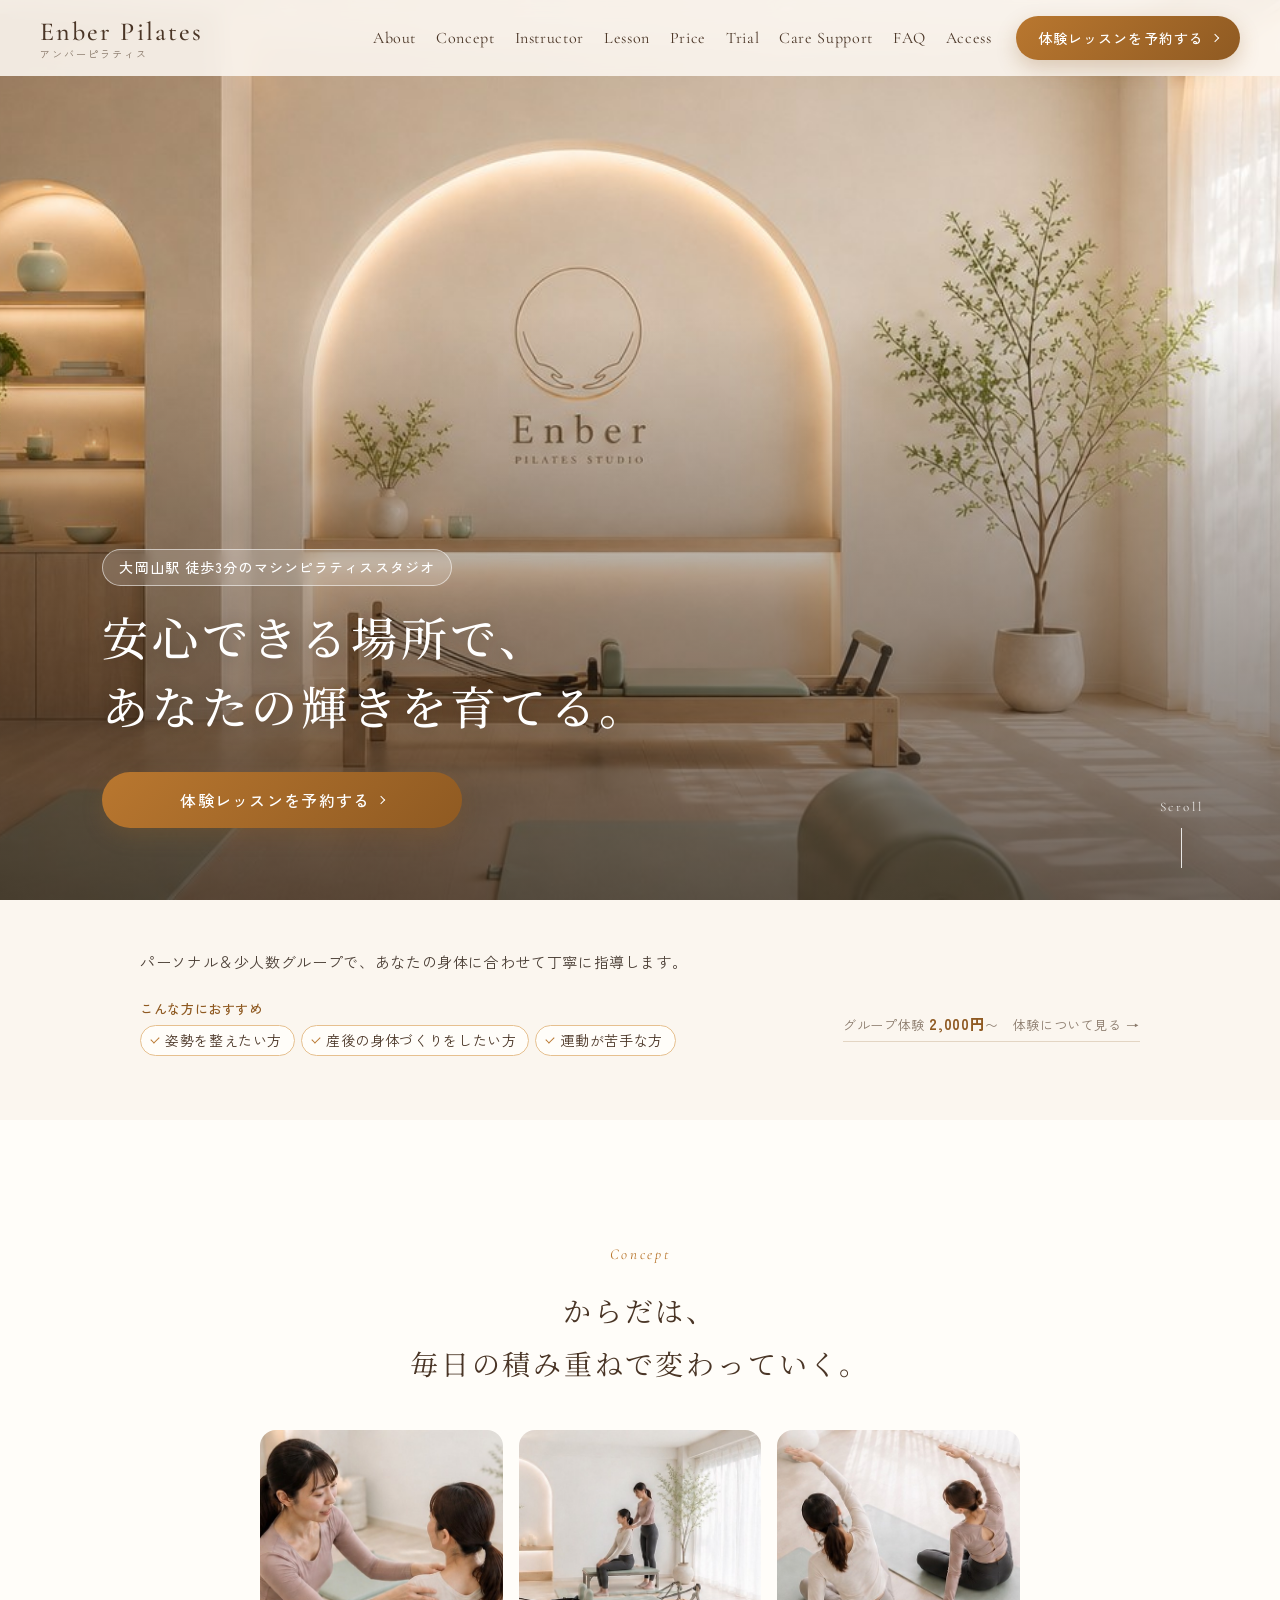
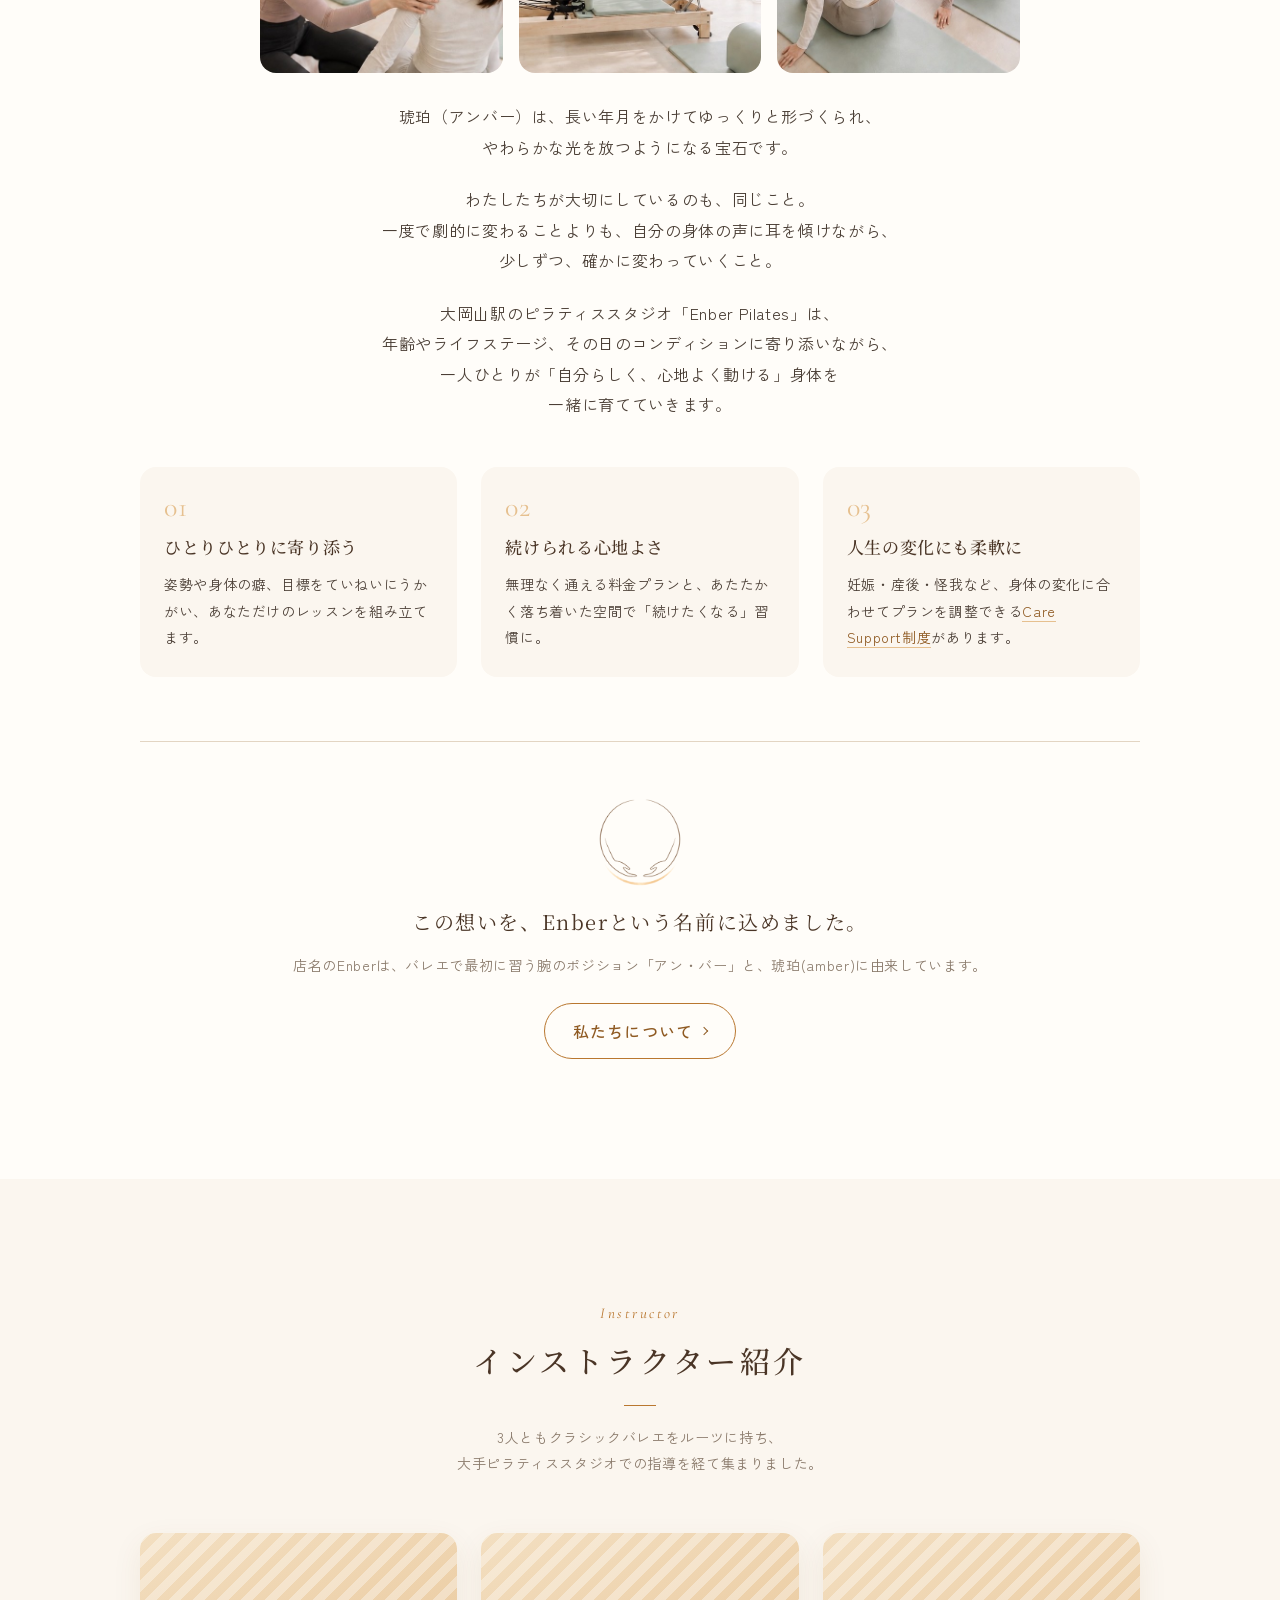
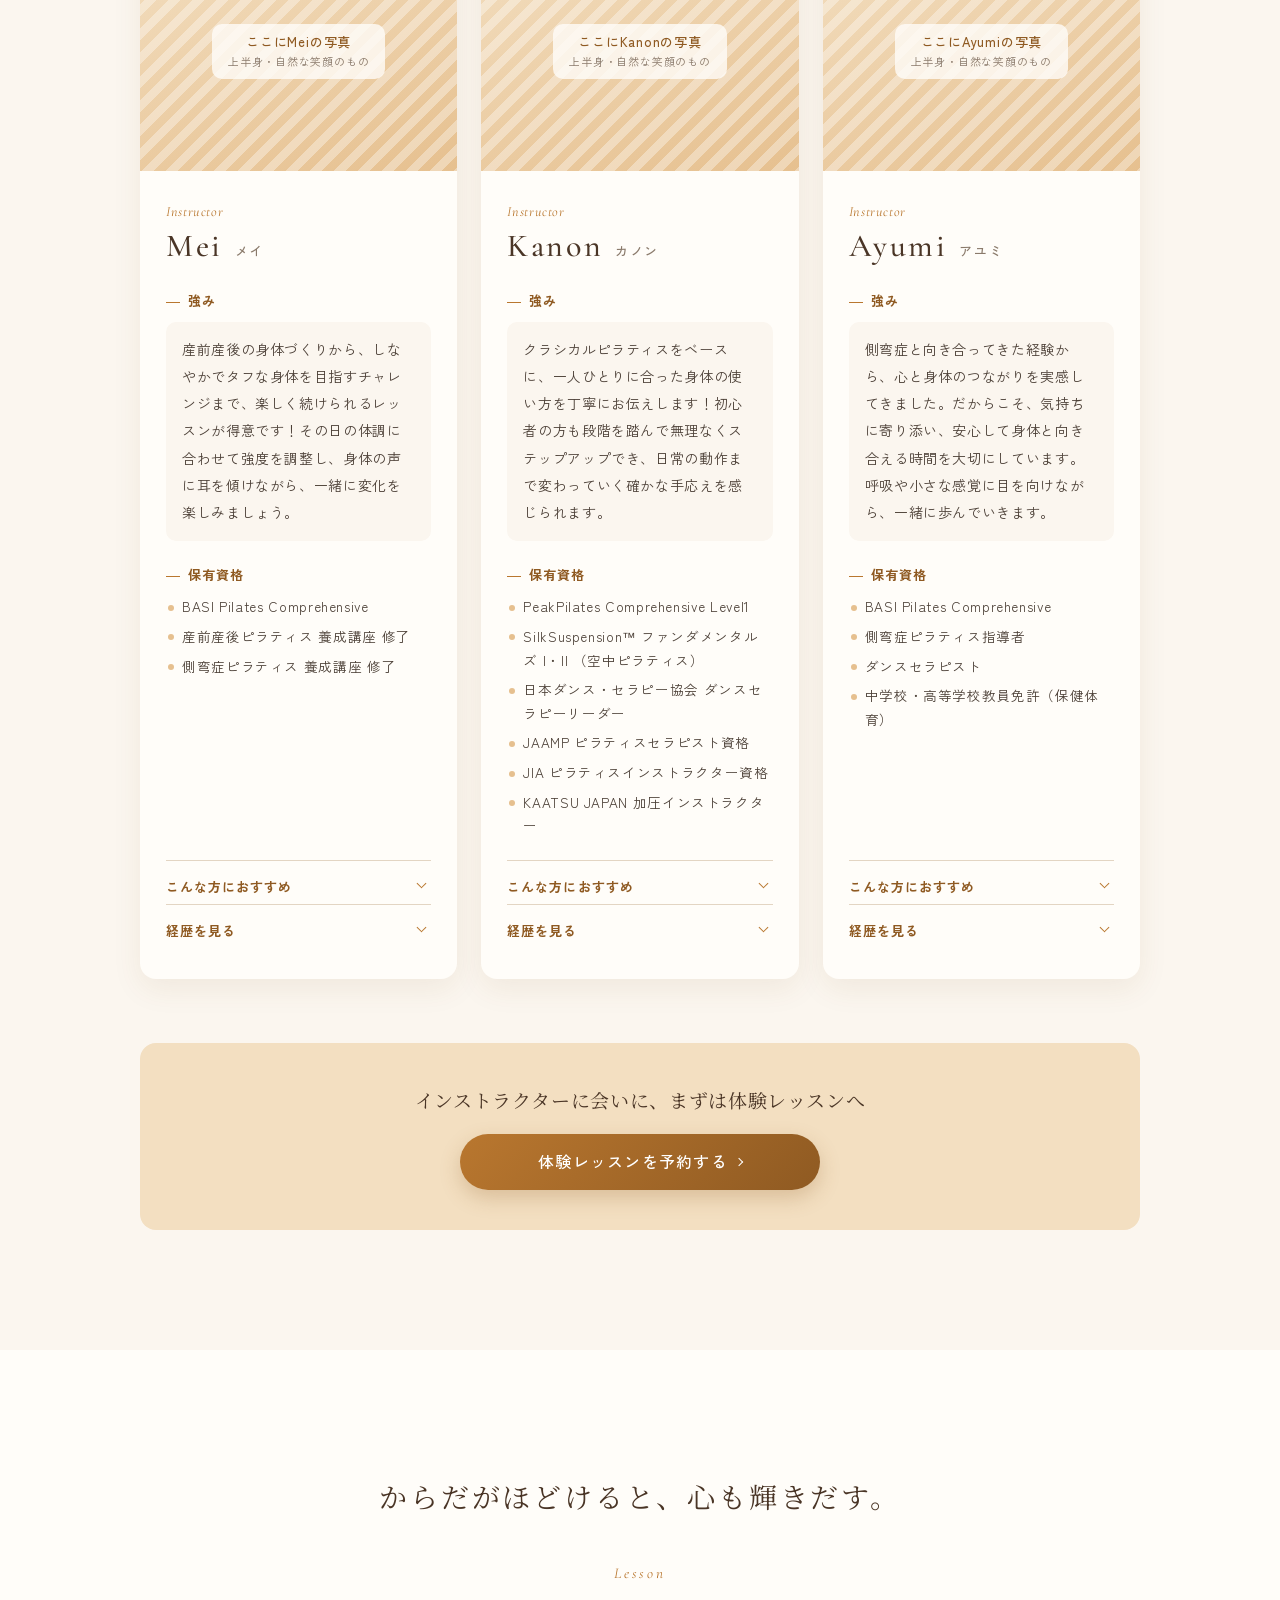
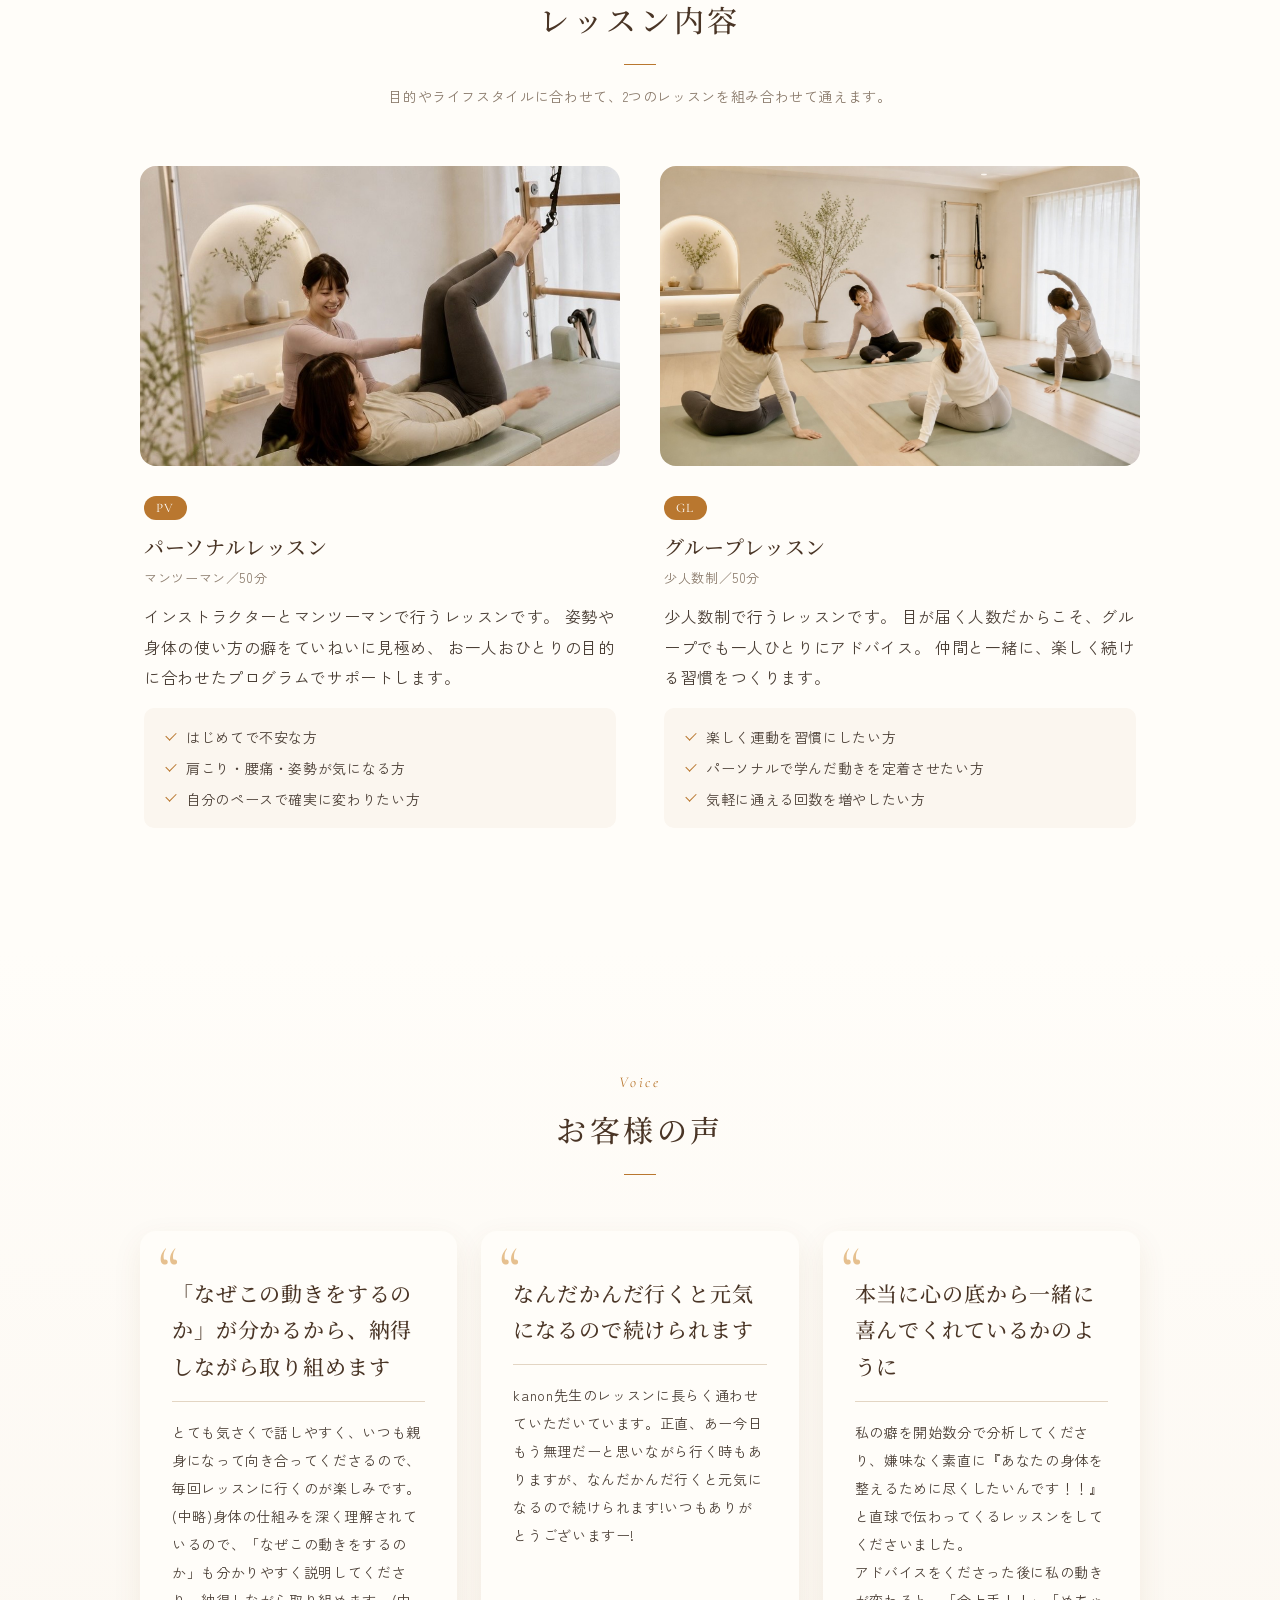
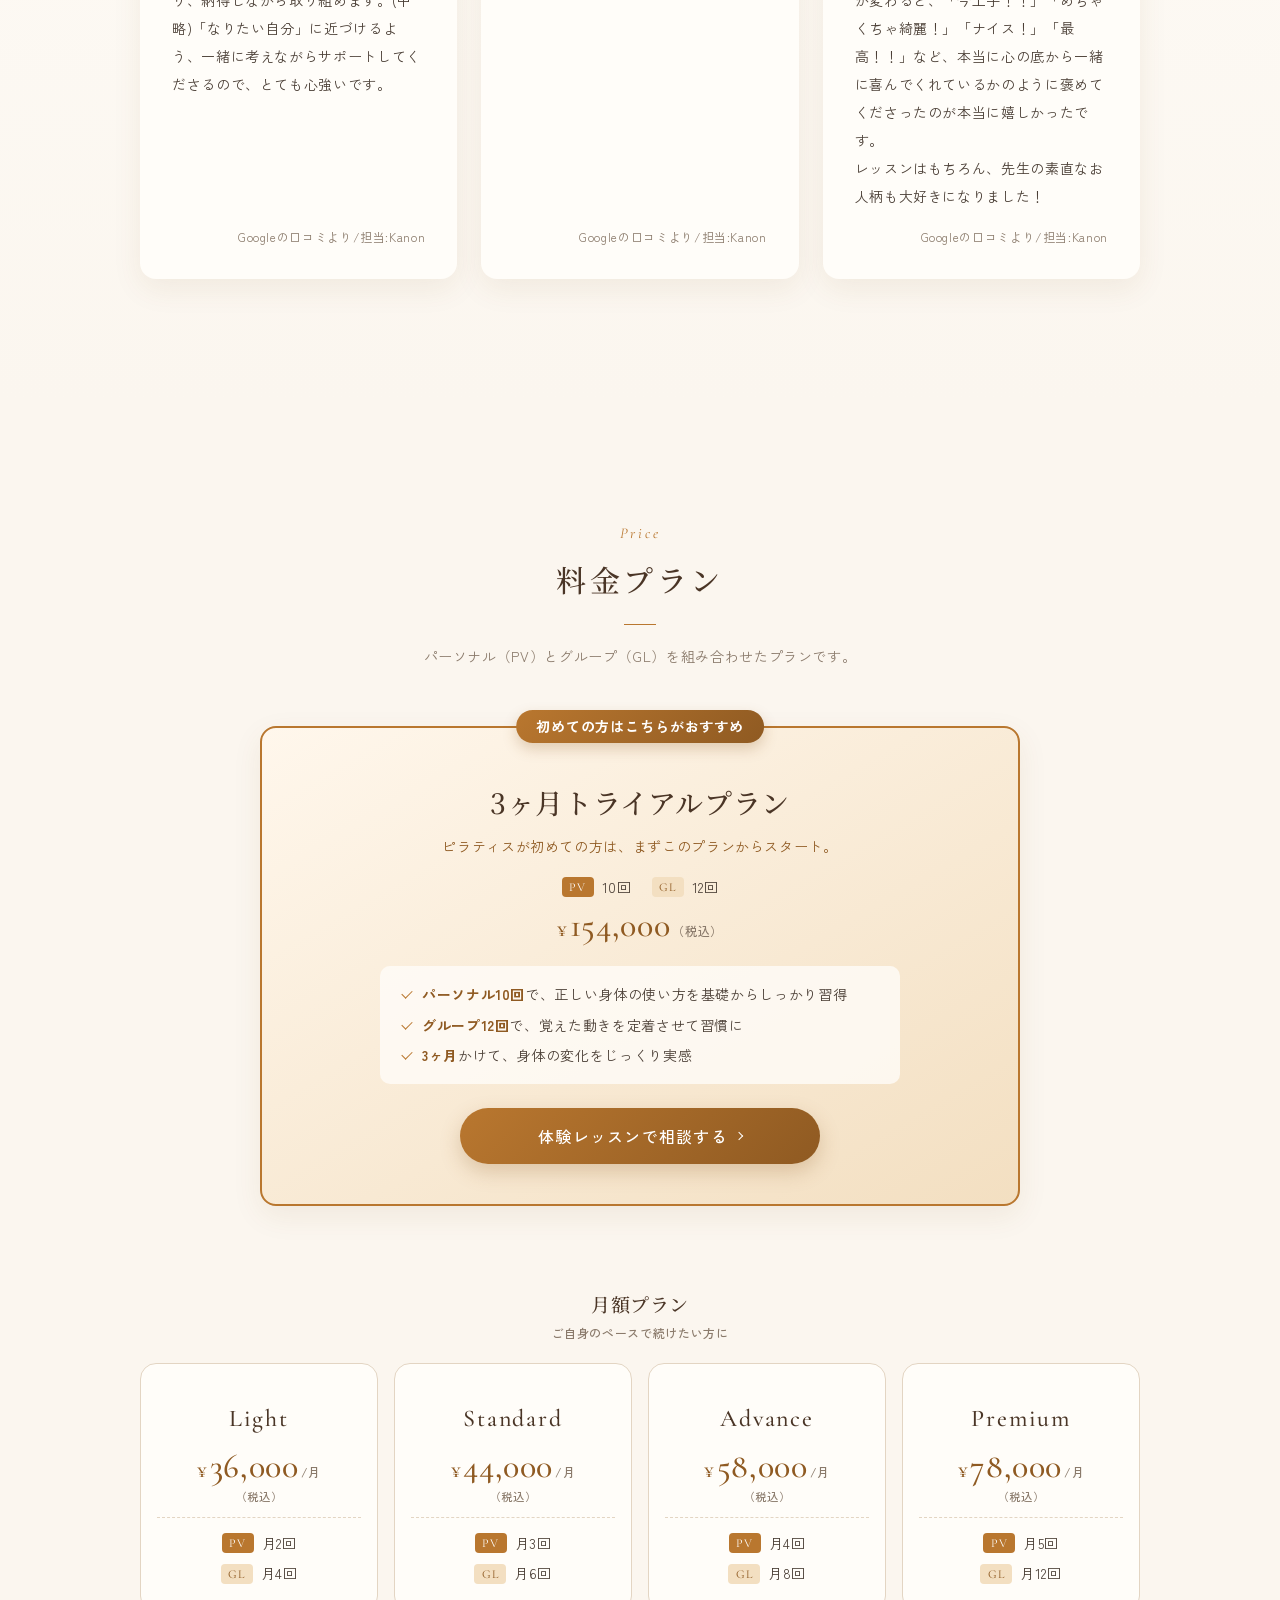
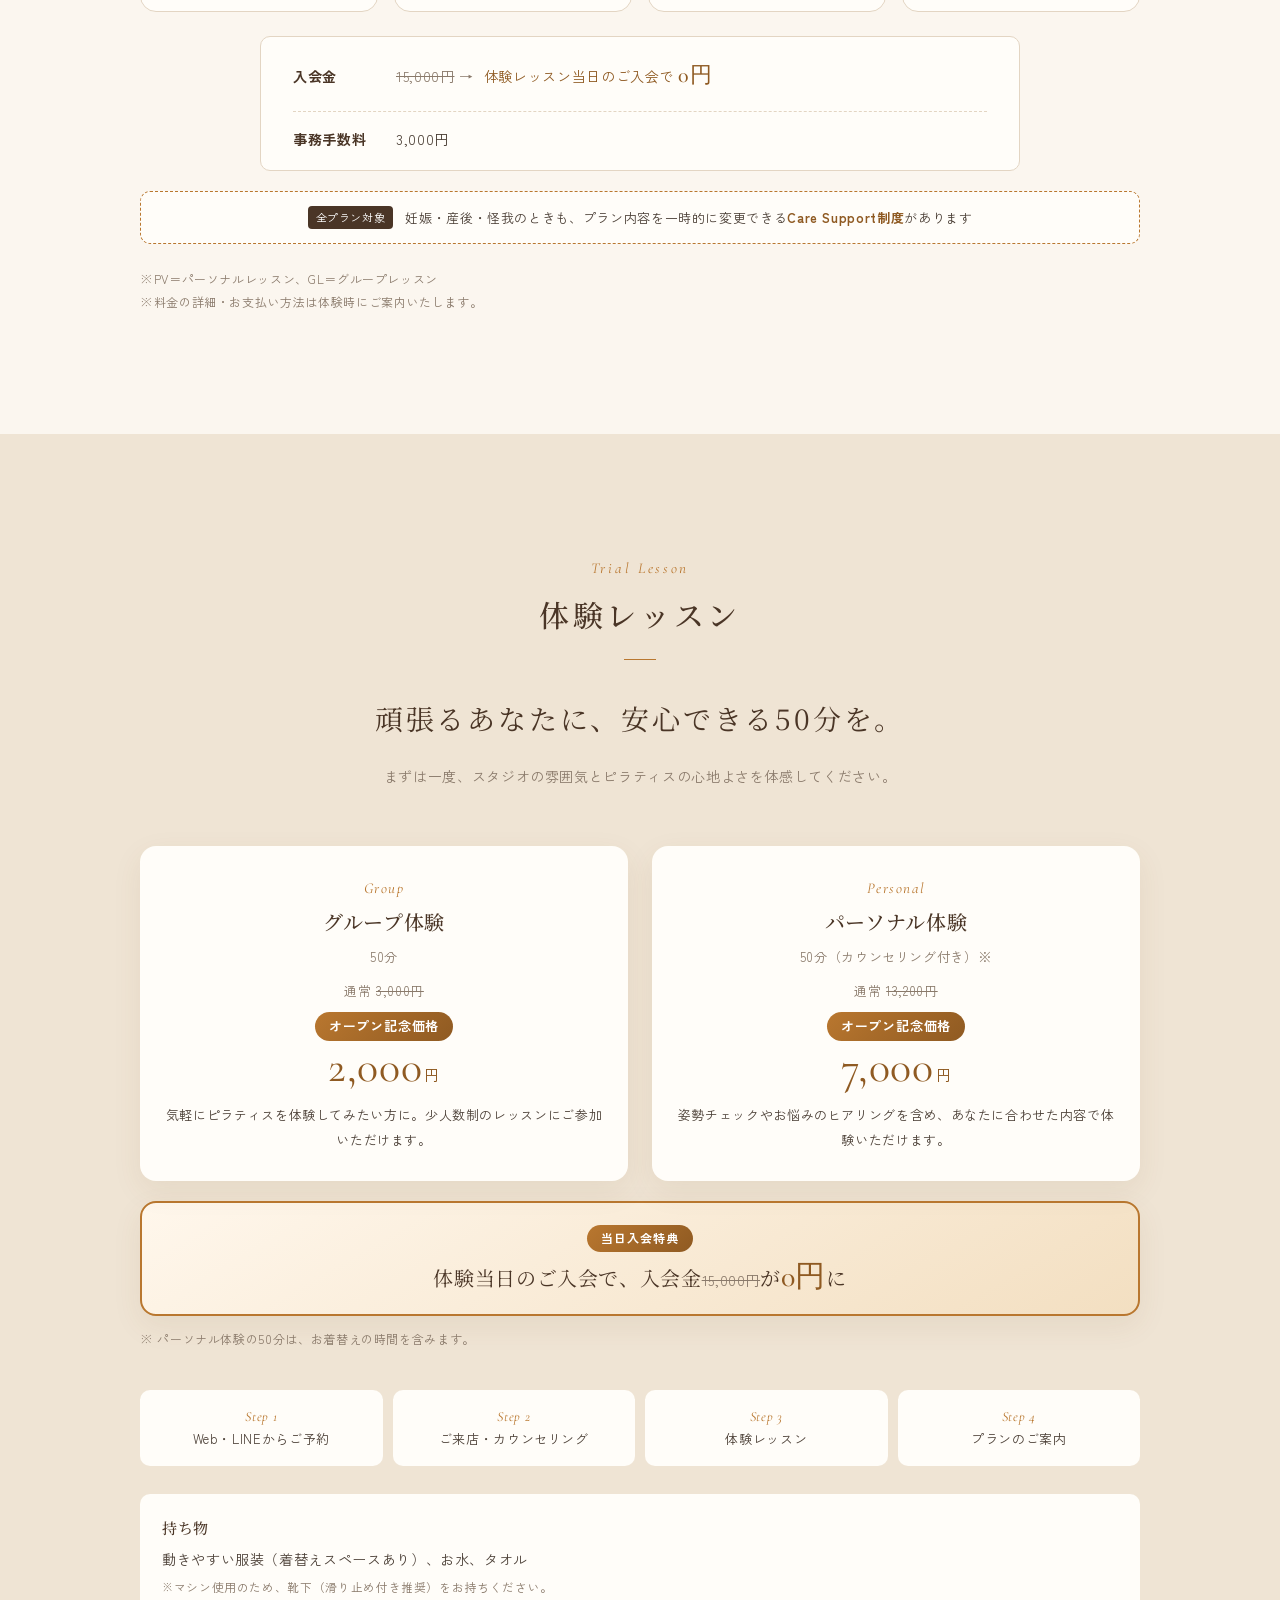
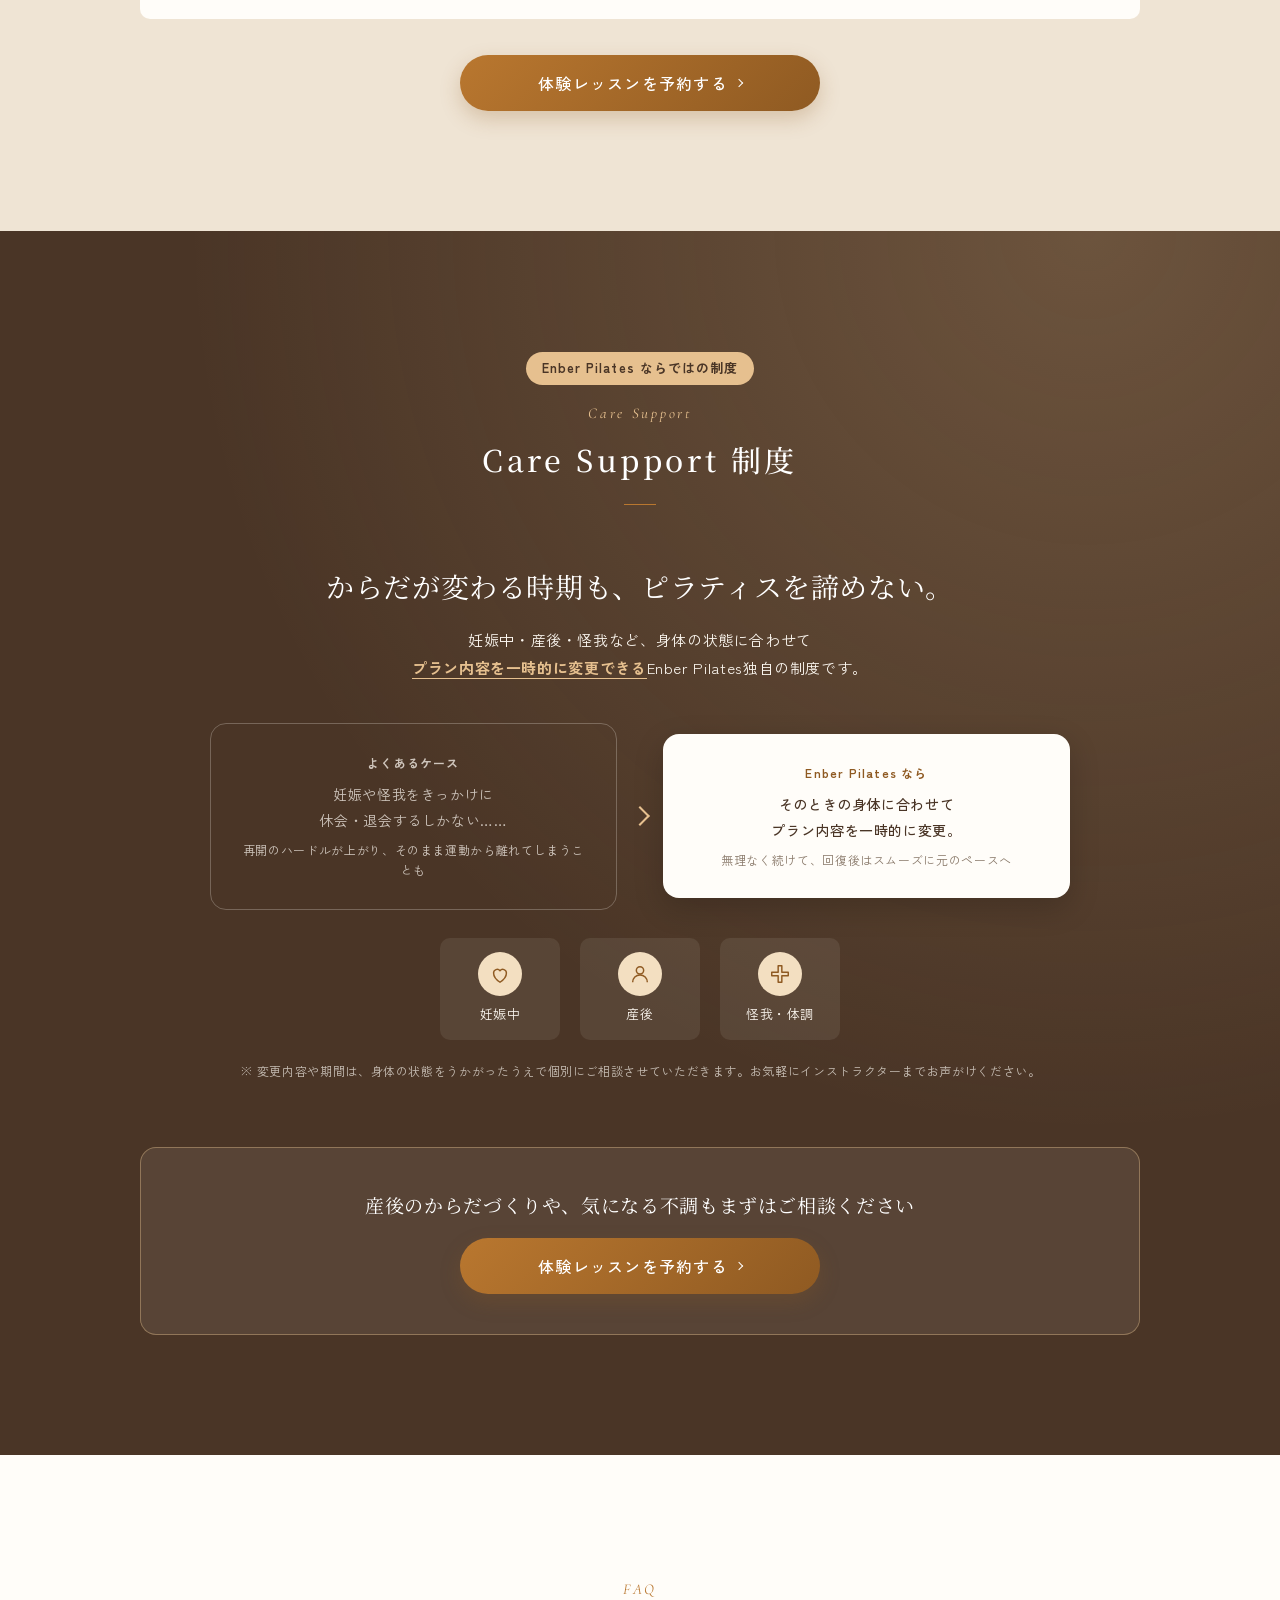
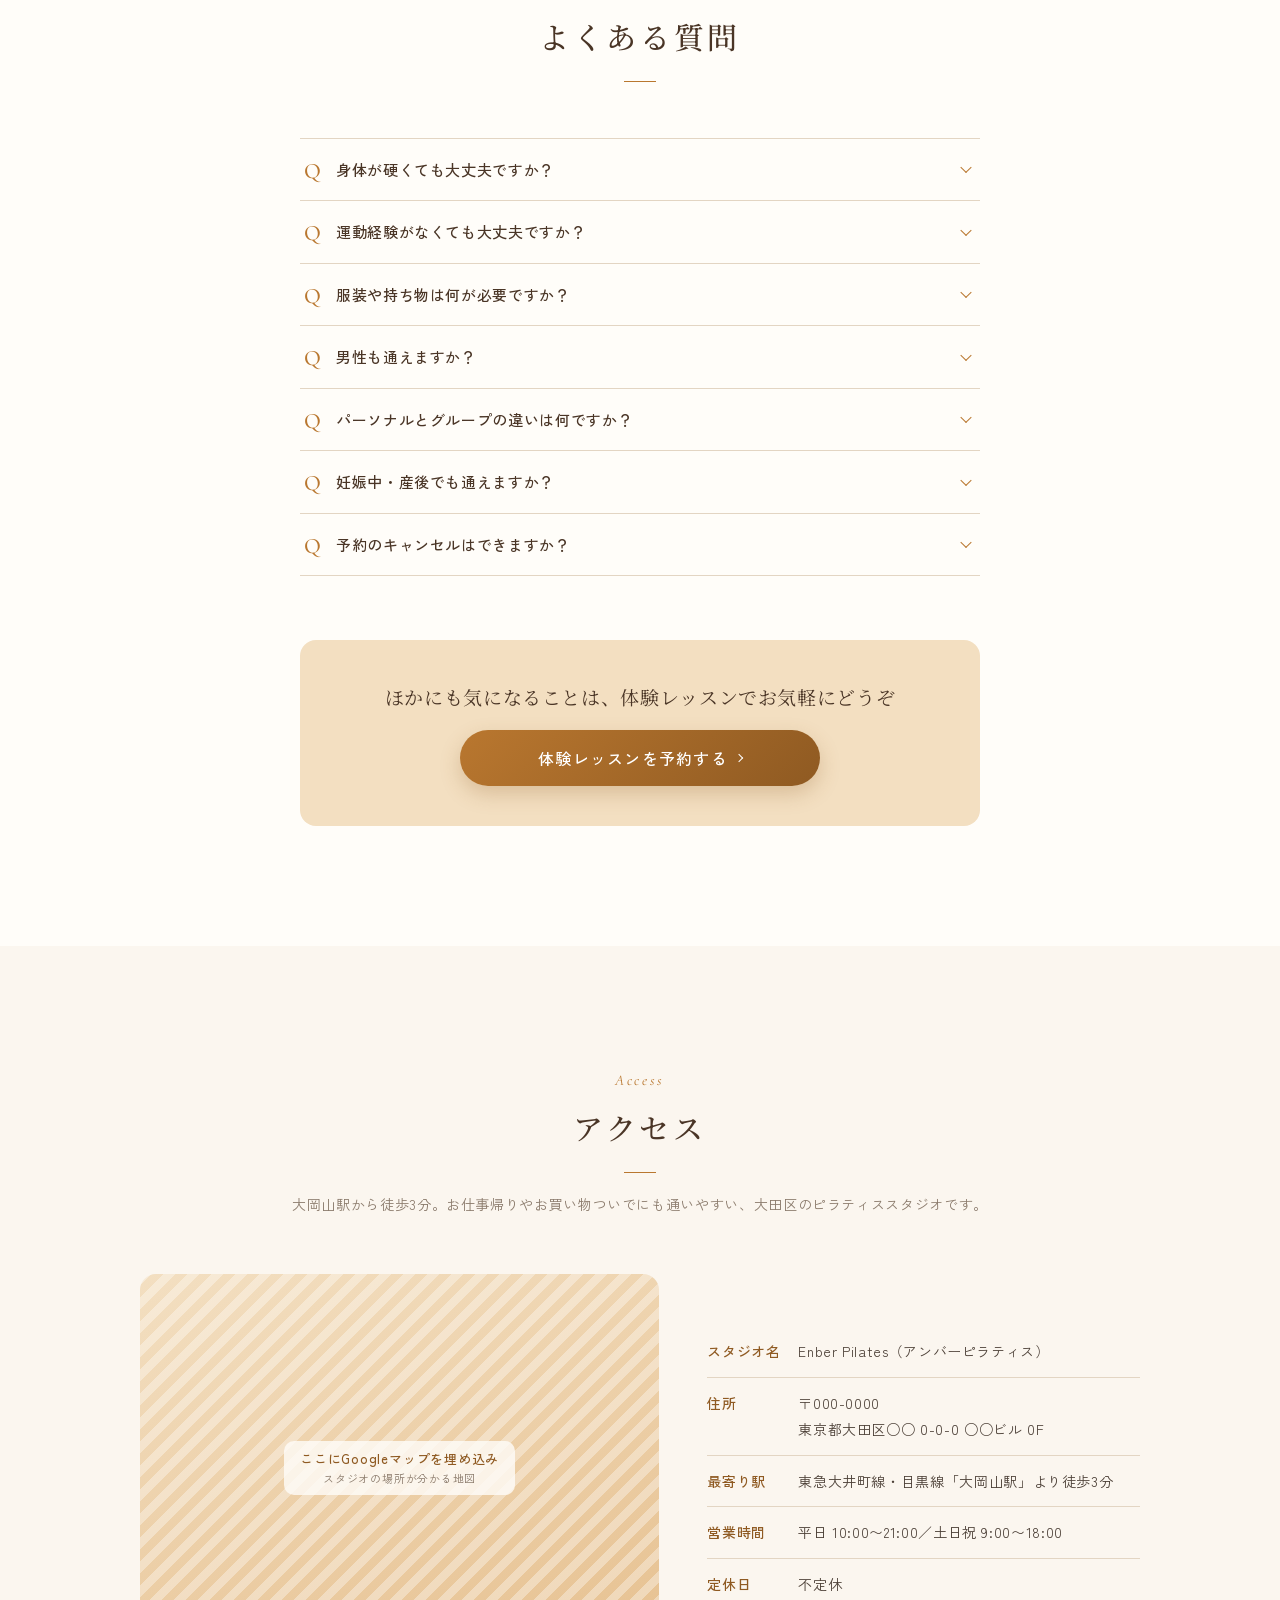
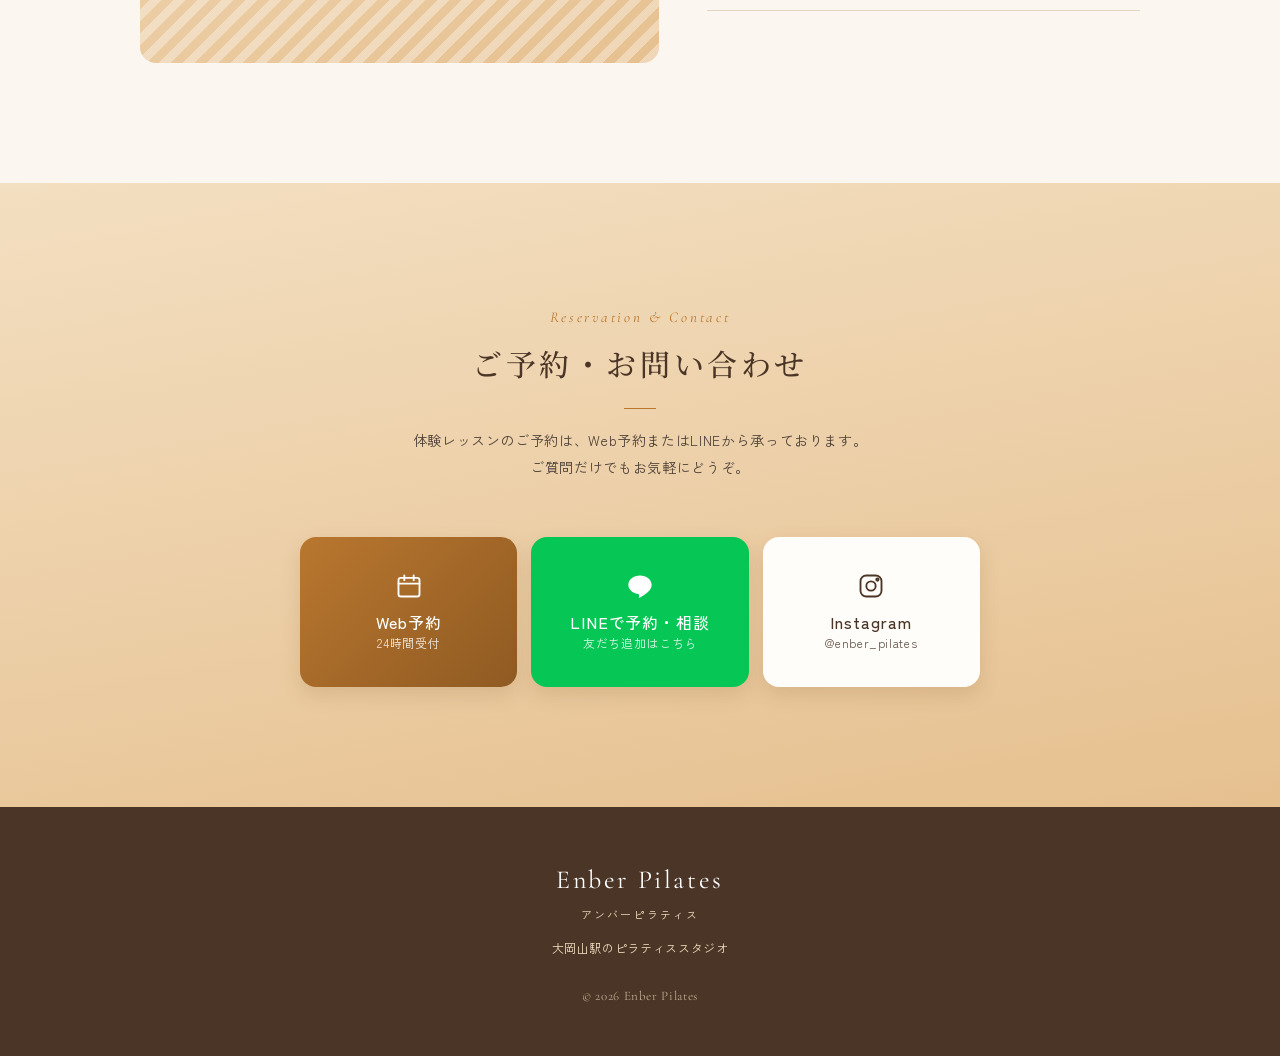
==== index.html @ 04541c98 "Move the Enber name intro to the end of the concept section The standalone intro after the hero is r" ====
<!DOCTYPE html>
<html lang="ja">
<head>
  <meta charset="UTF-8">
  <meta name="viewport" content="width=device-width, initial-scale=1, viewport-fit=cover">
  <title>大岡山駅 ピラティス｜マシンピラティススタジオ Enber Pilates（アンバーピラティス）</title>
  <meta name="description" content="大岡山駅（大田区）徒歩3分でピラティスなら、Enber Pilates（アンバーピラティス）。姿勢を整えたい方、産後の身体づくりをしたい方、運動が苦手な方に。パーソナル・少人数グループのマシンピラティスで、妊娠・産後・怪我のときも続けられるCare Support制度あり。グループ体験2,000円。">
  <meta name="theme-color" content="#b9772f">

  <!-- OGP（公開URLが決まったら og:url / og:image を設定してください） -->
  <meta property="og:type" content="website">
  <meta property="og:title" content="大岡山駅 ピラティス｜Enber Pilates（アンバーピラティス）">
  <meta property="og:description" content="姿勢・産後・運動が苦手な方に。大岡山駅徒歩3分のマシンピラティススタジオ。体験レッスン受付中。">
  <meta property="og:locale" content="ja_JP">

  <link rel="preconnect" href="https://fonts.googleapis.com">
  <link rel="preconnect" href="https://fonts.gstatic.com" crossorigin>
  <link href="https://fonts.googleapis.com/css2?family=Cormorant+Garamond:ital,wght@0,400;0,500;1,400&family=Noto+Serif+JP:wght@400;500;600&family=Zen+Kaku+Gothic+New:wght@400;500;700&display=swap" rel="stylesheet">
  <link rel="stylesheet" href="css/style.css">
</head>
<body>

  <!-- ===== Header ===== -->
  <header class="header" id="header">
    <div class="header__inner">
      <a href="#top" class="logo" aria-label="Enber Pilates トップへ">
        <span class="logo__en">Enber Pilates</span>
        <span class="logo__ja">アンバーピラティス</span>
      </a>
      <button class="menu-btn" id="menuBtn" aria-label="メニューを開く" aria-expanded="false" aria-controls="globalNav">
        <span></span><span></span><span></span>
      </button>
    </div>
    <nav class="nav" id="globalNav" aria-label="グローバルナビゲーション">
      <ul class="nav__list">
        <li><a href="about.html">About<small>私たちについて</small></a></li>
        <li><a href="#concept">Concept<small>想い</small></a></li>
        <li><a href="#instructor">Instructor<small>インストラクター</small></a></li>
        <li><a href="#lesson">Lesson<small>レッスン</small></a></li>
        <li><a href="#price">Price<small>料金プラン</small></a></li>
        <li><a href="#trial">Trial<small>体験レッスン</small></a></li>
        <li><a href="#care">Care Support<small>ケアサポート制度</small></a></li>
        <li><a href="#faq">FAQ<small>よくある質問</small></a></li>
        <li><a href="#access">Access<small>アクセス</small></a></li>
      </ul>
      <a href="reserve.html" class="btn btn--primary nav__cta">体験レッスンを予約する</a>
    </nav>
  </header>

  <main id="top">

    <!-- ===== 1. Hero（最初の画面で「どんなスタジオか」「誰向けか」「体験予約」が分かる構成） ===== -->
    <section class="hero">
      <!-- 全画面の写真＋重ねる文字 -->
      <div class="hero__visual">
        <div class="hero__image photo">
          <img src="images/studio-main.jpg" alt="やわらかな光が差し込むスタジオ。アーチの壁にEnberのロゴとリフォーマーが並ぶ" width="1150" height="652">
        </div>
        <div class="hero__overlay">
          <p class="hero__eyebrow">大岡山駅 徒歩3分のマシンピラティススタジオ</p>
          <h1 class="hero__title">
            安心できる場所で、<br>
            あなたの輝きを育てる。
          </h1>
          <a href="reserve.html" class="btn btn--primary btn--lg hero__cta" id="heroCta">体験レッスンを予約する</a>
        </div>
        <a href="#concept" class="hero__scroll" aria-label="下へスクロール">Scroll</a>
      </div>

      <!-- 写真の下：説明文・おすすめ・体験リンク -->
      <div class="hero__body">
        <p class="hero__lead">パーソナル＆少人数グループで、<br class="sp-only">あなたの身体に合わせて丁寧に指導します。</p>

        <div class="hero__for">
          <p class="hero__for-title">こんな方におすすめ</p>
          <ul class="tags">
            <li>姿勢を整えたい方</li>
            <li>産後の身体づくりをしたい方</li>
            <li>運動が苦手な方</li>
          </ul>
        </div>

        <a href="#trial" class="hero__note">グループ体験 <strong>2,000円</strong>〜　体験について見る &rarr;</a>
      </div>
    </section>

    <!-- ===== 2. Concept ===== -->
    <section class="section concept" id="concept">
      <div class="container">
        <header class="section__head">
          <h2 class="section__en">Concept</h2>
        </header>

        <div class="concept__body fade-in">
          <p class="concept__catch">
            からだは、<br>
            毎日の積み重ねで<br class="sp-only">変わっていく。
          </p>
          <div class="concept__gallery">
            <div class="photo"><img src="images/concept-care.jpg" alt="インストラクターが肩に手を添えて姿勢をサポートする様子" width="506" height="506" loading="lazy"></div>
            <div class="photo"><img src="images/concept-studio.jpg" alt="明るいスタジオでインストラクターがマンツーマンで指導する様子" width="506" height="506" loading="lazy"></div>
            <div class="photo"><img src="images/concept-stretch.jpg" alt="マットの上で並んで体側を伸ばすストレッチの様子" width="506" height="506" loading="lazy"></div>
          </div>
          <div class="concept__text">
            <p>
              琥珀（アンバー）は、長い年月をかけてゆっくりと形づくられ、<br class="pc-only">
              やわらかな光を放つようになる宝石です。
            </p>
            <p>
              わたしたちが大切にしているのも、同じこと。<br>
              一度で劇的に変わることよりも、<br class="sp-only">自分の身体の声に耳を傾けながら、<br class="pc-only">
              少しずつ、確かに変わっていくこと。
            </p>
            <p>
              大岡山駅のピラティススタジオ「Enber Pilates」は、<br class="pc-only">
              年齢やライフステージ、その日のコンディションに寄り添いながら、<br class="pc-only">
              一人ひとりが「自分らしく、心地よく動ける」身体を<br class="pc-only">一緒に育てていきます。
            </p>
          </div>
        </div>

        <ul class="values">
          <li class="values__item fade-in">
            <span class="values__num">01</span>
            <h3 class="values__title">ひとりひとりに寄り添う</h3>
            <p>姿勢や身体の癖、目標をていねいにうかがい、あなただけのレッスンを組み立てます。</p>
          </li>
          <li class="values__item fade-in">
            <span class="values__num">02</span>
            <h3 class="values__title">続けられる心地よさ</h3>
            <p>無理なく通える料金プランと、あたたかく落ち着いた空間で「続けたくなる」習慣に。</p>
          </li>
          <li class="values__item fade-in">
            <span class="values__num">03</span>
            <h3 class="values__title">人生の変化にも柔軟に</h3>
            <p>妊娠・産後・怪我など、身体の変化に合わせてプランを調整できる<a href="#care" class="text-link">Care Support制度</a>があります。</p>
          </li>
        </ul>

        <!-- Enberの由来（Aboutページへの導線） -->
        <div class="concept__about fade-in">
          <img class="concept__about-mark" src="images/enber-mark.png" alt="" width="444" height="469">
          <p class="concept__about-copy">この想いを、Enberという名前に込めました。</p>
          <p class="concept__about-text">店名のEnberは、バレエで最初に習う腕のポジション「アン・バー」と、琥珀(amber)に由来しています。</p>
          <a href="about.html" class="btn btn--outline">私たちについて</a>
        </div>
      </div>
    </section>

    <!-- ===== 3. Instructor ===== -->
    <section class="section instructor" id="instructor">
      <div class="container">
        <header class="section__head">
          <p class="section__en">Instructor</p>
          <h2 class="section__title">インストラクター紹介</h2>
          <p class="section__lead">3人ともクラシックバレエをルーツに持ち、<br class="pc-only">大手ピラティススタジオでの指導を経て集まりました。</p>
        </header>

        <div class="instructor__list" id="instructorList">
          <!-- ===== Mei ===== -->
          <article class="card instructor-card">
            <div class="instructor-card__photo ph" role="img" aria-label="Meiの写真（仮）">
              <span class="ph__label">ここにMeiの写真<small>上半身・自然な笑顔のもの</small></span>
            </div>
            <div class="instructor-card__body">
              <p class="instructor-card__role">Instructor</p>
              <h3 class="instructor-card__name">Mei<span>メイ</span></h3>

              <h4 class="instructor-card__label">強み</h4>
              <div class="instructor-card__message">
                <p>産前産後の身体づくりから、しなやかでタフな身体を目指すチャレンジまで、楽しく続けられるレッスンが得意です！その日の体調に合わせて強度を調整し、身体の声に耳を傾けながら、一緒に変化を楽しみましょう。</p>
              </div>

              <h4 class="instructor-card__label">保有資格</h4>
              <ul class="qual-list">
                <li>BASI Pilates Comprehensive</li>
                <li>産前産後ピラティス 養成講座 修了</li>
                <li>側弯症ピラティス 養成講座 修了</li>
              </ul>

              <details class="history">
                <summary>こんな方におすすめ</summary>
                <ul class="check-list">
                  <li>産前産後のプライベートレッスンをご希望の方</li>
                  <li>しなやかでタフな身体を手に入れたい方</li>
                  <li>自分の心身にしっかり50分向き合いたい方</li>
                </ul>
              </details>

              <details class="history">
                <summary>経歴を見る</summary>
                <p class="history__intro">4歳よりクラシックバレエを始める。<br>
                  Iwaki Ballet Companyにて【ジゼル】【ドン・キホーテ】【眠れる森の美女】などの公演に幼少期より参加。</p>
                <dl class="history__list">
                  <dt>2021年</dt>
                  <dd>洗足学園音楽大学 バレエコース 卒業</dd>
                  <dt>2022年</dt>
                  <dd>大手ピラティススタジオ入社</dd>
                  <dt>2023年</dt>
                  <dd>BASI Pilates Comprehensive 取得</dd>
                  <dt>2024年</dt>
                  <dd>フリーランスとして活動</dd>
                  <dt>2025年</dt>
                  <dd>Christmas Love Concert<br>
                    〜能登半島地震復興支援Charity〜<br>
                    花のワルツ役 出演</dd>
                  <dt>2027年</dt>
                  <dd>Enber Pilates 立ち上げ</dd>
                </dl>
              </details>
            </div>
          </article>

          <!-- ===== Kanon ===== -->
          <article class="card instructor-card">
            <div class="instructor-card__photo ph" role="img" aria-label="Kanonの写真（仮）">
              <span class="ph__label">ここにKanonの写真<small>上半身・自然な笑顔のもの</small></span>
            </div>
            <div class="instructor-card__body">
              <p class="instructor-card__role">Instructor</p>
              <h3 class="instructor-card__name">Kanon<span>カノン</span></h3>

              <h4 class="instructor-card__label">強み</h4>
              <div class="instructor-card__message">
                <p>クラシカルピラティスをベースに、一人ひとりに合った身体の使い方を丁寧にお伝えします！初心者の方も段階を踏んで無理なくステップアップでき、日常の動作まで変わっていく確かな手応えを感じられます。</p>
              </div>

              <h4 class="instructor-card__label">保有資格</h4>
              <ul class="qual-list">
                <li>PeakPilates Comprehensive Level1</li>
                <li>SilkSuspension™ ファンダメンタルズ I・II （空中ピラティス）</li>
                <li>日本ダンス・セラピー協会 ダンスセラピーリーダー</li>
                <li>JAAMP ピラティスセラピスト資格</li>
                <li>JIA ピラティスインストラクター資格</li>
                <li>KAATSU JAPAN 加圧インストラクター</li>
              </ul>

              <details class="history">
                <summary>こんな方におすすめ</summary>
                <ul class="check-list">
                  <li>運動が苦手な方・初心者の方</li>
                  <li>歩き方や立ち振る舞いなど、日常の所作を整えたい方</li>
                  <li>正しい身体の使い方を基礎から身につけたい方</li>
                </ul>
              </details>

              <details class="history">
                <summary>経歴を見る</summary>
                <p class="history__intro">2歳より地元福島にてクラシックバレエ・ジャズダンスを始める。</p>
                <dl class="history__list">
                  <dt>2012年</dt>
                  <dd>（公社）日本バレエ協会東北支部 第26回東北バレエコンクール 第二部 入選<br>
                    第6回「うつくしま、ふくしま。」全国洋舞コンクール 福島県洋舞連盟賞 入選（第12位）<br>
                    オールジャパンバレエユニオン主催 第13回全国バレエコンクール 努力賞 受賞</dd>
                  <dt>2013年</dt>
                  <dd>（公社）日本バレエ協会東北支部 第27回東北バレエコンクール ジュニア部 入選<br>
                    第2回国際多摩シティ全国バレエコンクール 奨励賞<br>
                    第7回「うつくしま、ふくしま。」全国洋舞コンクール 福島県洋舞連盟賞／入選（第2位）</dd>
                  <dt>2014年</dt>
                  <dd>オールジャパンバレエユニオン主催 第14回全国バレエコンクール 準入賞<br>
                    （公社）日本バレエ協会東北支部 第28回東北バレエコンクール ジュニア部 入選</dd>
                  <dt>2015年</dt>
                  <dd>（公社）日本バレエ協会東北支部 第29回東北バレエコンクール ジュニア部 入選</dd>
                  <dt>2016年</dt>
                  <dd>（公社）日本バレエ協会東北支部 第30回東北バレエコンクール 第一部 入選<br>
                    「世界への歩み」オーディション スカラシップ生 合格</dd>
                  <dt>2018年</dt>
                  <dd>日本女子体育大学 舞踊学専攻 入学</dd>
                  <dt>2019年</dt>
                  <dd>THE BAWDIES「SKIPPIN’ STONES」Music Video 出演</dd>
                  <dt>2022年度</dt>
                  <dd>卒業公演if. 渡辺研究室作品「黎明」振付出演</dd>
                  <dt>2022年</dt>
                  <dd>日本女子体育大学 舞踊学専攻 卒業<br>
                    大手ピラティススタジオ入社</dd>
                  <dt>2024年</dt>
                  <dd>韓国にてピラティス・ダンスの短期留学<br>
                    現地スタジオにてトレーニングレッスンを受講</dd>
                  <dt>2025年</dt>
                  <dd>フリーランスとして活動</dd>
                  <dt>2027年</dt>
                  <dd>Enber Pilates 立ち上げ</dd>
                </dl>
              </details>
            </div>
          </article>

          <!-- ===== Ayumi ===== -->
          <article class="card instructor-card">
            <div class="instructor-card__photo ph" role="img" aria-label="Ayumiの写真（仮）">
              <span class="ph__label">ここにAyumiの写真<small>上半身・自然な笑顔のもの</small></span>
            </div>
            <div class="instructor-card__body">
              <p class="instructor-card__role">Instructor</p>
              <h3 class="instructor-card__name">Ayumi<span>アユミ</span></h3>

              <h4 class="instructor-card__label">強み</h4>
              <div class="instructor-card__message">
                <p>側弯症と向き合ってきた経験から、心と身体のつながりを実感してきました。だからこそ、気持ちに寄り添い、安心して身体と向き合える時間を大切にしています。呼吸や小さな感覚に目を向けながら、一緒に歩んでいきます。</p>
              </div>

              <h4 class="instructor-card__label">保有資格</h4>
              <ul class="qual-list">
                <li>BASI Pilates Comprehensive</li>
                <li>側弯症ピラティス指導者</li>
                <li>ダンスセラピスト</li>
                <li>中学校・高等学校教員免許（保健体育）</li>
              </ul>

              <details class="history">
                <summary>こんな方におすすめ</summary>
                <ul class="check-list">
                  <li>よくなりたいけどどうしたら良いか分からない方</li>
                  <li>身体に不安を抱えている方</li>
                  <li>少し立ち止まり、自分の身体と向き合う時間を持ちたい方</li>
                </ul>
              </details>

              <details class="history">
                <summary>経歴を見る</summary>
                <p class="history__intro">6歳から栃沢寿美氏にクラシックバレエを師事。<br>
                  クラシックバレエを基礎に、コンテンポラリーダンサーとしても活動。</p>
                <dl class="history__list">
                  <dt>2016年</dt>
                  <dd>寿美バレエスタジオ創立40周年公演 主役<br>
                    東京舞踊新聞掲載</dd>
                  <dt>2017年</dt>
                  <dd>古典芸能コンクール 日本舞踊部門 1位<br>
                    朝日新聞掲載（日本舞踊）</dd>
                  <dt>2018年</dt>
                  <dd>芸術総合高校 舞台芸術科 卒業<br>
                    （モダンダンス、ジャズダンス、日本舞踊、演劇を学ぶ）</dd>
                  <dt>2022年度</dt>
                  <dd>卒業公演有志作品「未レ視」振付出演</dd>
                  <dt>2022年</dt>
                  <dd>日本女子体育大学 舞踊学専攻 卒業<br>
                    自身の持病を改善するため、大手ピラティススタジオ入社<br>
                    側弯症ピラティス 養成ワークショップ</dd>
                  <dt>2024年</dt>
                  <dd>韓国ピラティス留学</dd>
                  <dt>2025年</dt>
                  <dd>NHKテレビ「チコちゃんに叱られる」ダンサー出演<br>
                    大手ピラティス会社 スタジオ運営</dd>
                  <dt>2026年</dt>
                  <dd>Scolio Pilates Helen New に師事<br>
                    フリーランスとして活動</dd>
                  <dt>2027年</dt>
                  <dd>Enber Pilates 立ち上げ</dd>
                </dl>
              </details>
            </div>
          </article>
        </div>
        <!-- スマホ：横スワイプの位置表示 -->
        <div class="instructor__dots" id="instructorDots"></div>

        <div class="cta-box fade-in">
          <p class="cta-box__text">インストラクターに会いに、<br class="sp-only">まずは体験レッスンへ</p>
          <a href="reserve.html" class="btn btn--primary btn--lg">体験レッスンを予約する</a>
        </div>
      </div>
    </section>

    <!-- ===== 4. Lesson ===== -->
    <section class="section lesson" id="lesson">
      <div class="container">
        <header class="section__head">
          <p class="section__catch">からだがほどけると、<br class="sp-only">心も輝きだす。</p>
          <p class="section__en">Lesson</p>
          <h2 class="section__title">レッスン内容</h2>
          <p class="section__lead">目的やライフスタイルに合わせて、2つのレッスンを組み合わせて通えます。</p>
        </header>

        <div class="lesson__list">
          <article class="lesson-card fade-in">
            <div class="lesson-card__image photo">
              <img src="images/lesson-personal.jpg" alt="インストラクターがマンツーマンでサポートするパーソナルレッスンの様子" width="941" height="588" loading="lazy">
            </div>
            <div class="lesson-card__body">
              <p class="lesson-card__tag">PV</p>
              <h3 class="lesson-card__title">パーソナルレッスン</h3>
              <p class="lesson-card__meta">マンツーマン／50分</p>
              <p>
                インストラクターとマンツーマンで行うレッスンです。
                姿勢や身体の使い方の癖をていねいに見極め、
                お一人おひとりの目的に合わせたプログラムでサポートします。
              </p>
              <ul class="check-list">
                <li>はじめてで不安な方</li>
                <li>肩こり・腰痛・姿勢が気になる方</li>
                <li>自分のペースで確実に変わりたい方</li>
              </ul>
            </div>
          </article>

          <article class="lesson-card fade-in">
            <div class="lesson-card__image photo">
              <img src="images/lesson-group.jpg" alt="インストラクターと一緒にマットの上でストレッチをする少人数グループレッスンの様子" width="1506" height="941" loading="lazy">
            </div>
            <div class="lesson-card__body">
              <p class="lesson-card__tag">GL</p>
              <h3 class="lesson-card__title">グループレッスン</h3>
              <p class="lesson-card__meta">少人数制／50分</p>
              <p>
                少人数制で行うレッスンです。
                目が届く人数だからこそ、グループでも一人ひとりにアドバイス。
                仲間と一緒に、楽しく続ける習慣をつくります。
              </p>
              <ul class="check-list">
                <li>楽しく運動を習慣にしたい方</li>
                <li>パーソナルで学んだ動きを定着させたい方</li>
                <li>気軽に通える回数を増やしたい方</li>
              </ul>
            </div>
          </article>
        </div>
      </div>
    </section>

    <!-- ===== Voice（お客様の声） ===== -->
    <section class="section voice" id="voice">
      <div class="container">
        <header class="section__head">
          <p class="section__en">Voice</p>
          <h2 class="section__title">お客様の声</h2>
        </header>

        <!--
          ▼ 口コミを追加するとき
          1. 下の <article class="card voice-card"> 〜 </article> を丸ごとコピーし、
             最後の </article> のすぐ後ろに貼り付けます。
          2. 貼り付けた中の3か所を書き換えます。
             ・voice-card__title …… 一言の見出し
             ・voice-card__text  …… 本文
             ・voice-card__source …… 出典と担当インストラクター名
          ※ スマホのドット表示とPCの横並びは、カードの枚数に合わせて自動で切り替わります。
        -->
        <div class="voice__list" id="voiceList">
          <!-- ===== 口コミ 1 ===== -->
          <article class="card voice-card">
            <h3 class="voice-card__title">「なぜこの動きをするのか」が分かるから、納得しながら取り組めます</h3>
            <p class="voice-card__text">とても気さくで話しやすく、いつも親身になって向き合ってくださるので、毎回レッスンに行くのが楽しみです。(中略)身体の仕組みを深く理解されているので、「なぜこの動きをするのか」も分かりやすく説明してくださり、納得しながら取り組めます。(中略)「なりたい自分」に近づけるよう、一緒に考えながらサポートしてくださるので、とても心強いです。</p>
            <p class="voice-card__source">Googleの口コミより/担当:Kanon</p>
          </article>
          <!-- ===== 口コミ 1 ここまで ===== -->

          <!-- ===== 口コミ 2 ===== -->
          <article class="card voice-card">
            <h3 class="voice-card__title">なんだかんだ行くと元気になるので続けられます</h3>
            <p class="voice-card__text">kanon先生のレッスンに長らく通わせていただいています。正直、あー今日もう無理だーと思いながら行く時もありますが、なんだかんだ行くと元気になるので続けられます!いつもありがとうございますー!</p>
            <p class="voice-card__source">Googleの口コミより/担当:Kanon</p>
          </article>
          <!-- ===== 口コミ 2 ここまで ===== -->

          <!-- ===== 口コミ 3 ===== -->
          <article class="card voice-card">
            <h3 class="voice-card__title">本当に心の底から一緒に喜んでくれているかのように</h3>
            <p class="voice-card__text">私の癖を開始数分で分析してくださり、嫌味なく素直に『あなたの身体を整えるために尽くしたいんです！！』と直球で伝わってくるレッスンをしてくださいました。<br>
アドバイスをくださった後に私の動きが変わると、「今上手！！」「めちゃくちゃ綺麗！」「ナイス！」「最高！！」など、本当に心の底から一緒に喜んでくれているかのように褒めてくださったのが本当に嬉しかったです。<br>
レッスンはもちろん、先生の素直なお人柄も大好きになりました！</p>
            <p class="voice-card__source">Googleの口コミより/担当:Kanon</p>
          </article>
          <!-- ===== 口コミ 3 ここまで ===== -->
        </div>
        <!-- スマホ：横スワイプの位置表示（カードが2枚以上のとき自動で表示） -->
        <div class="carousel-dots" id="voiceDots"></div>
      </div>
    </section>

    <!-- ===== 5. Price ===== -->
    <section class="section price" id="price">
      <div class="container">
        <header class="section__head">
          <p class="section__en">Price</p>
          <h2 class="section__title">料金プラン</h2>
          <p class="section__lead">パーソナル（PV）とグループ（GL）を組み合わせたプランです。</p>
        </header>

        <!-- 初めての方向け：3ヶ月トライアルプランを最初に大きく表示 -->
        <article class="plan-trial fade-in">
          <p class="plan-trial__badge">初めての方はこちらがおすすめ</p>
          <h3 class="plan-trial__name">3ヶ月トライアルプラン</h3>
          <p class="plan-trial__lead">ピラティスが初めての方は、<br class="sp-only">まずこのプランからスタート。</p>
          <ul class="plan__detail plan__detail--row">
            <li><span class="badge badge--pv">PV</span>10回</li>
            <li><span class="badge badge--gl">GL</span>12回</li>
          </ul>
          <p class="plan__price plan__price--lg"><span class="yen">¥</span>154,000<span class="unit">（税込）</span></p>
          <ul class="plan-trial__points">
            <li><strong>パーソナル10回</strong>で、正しい身体の使い方を基礎からしっかり習得</li>
            <li><strong>グループ12回</strong>で、覚えた動きを定着させて習慣に</li>
            <li><strong>3ヶ月</strong>かけて、身体の変化をじっくり実感</li>
          </ul>
          <a href="#contact" class="btn btn--primary btn--lg">体験レッスンで相談する</a>
        </article>

        <h3 class="price__subtitle">月額プラン<small>ご自身のペースで続けたい方に</small></h3>
        <div class="plan-list">
          <article class="plan fade-in">
            <h4 class="plan__name">Light</h4>
            <p class="plan__price"><span class="yen">¥</span>36,000<span class="unit">/月</span><span class="tax">（税込）</span></p>
            <ul class="plan__detail">
              <li><span class="badge badge--pv">PV</span>月2回</li>
              <li><span class="badge badge--gl">GL</span>月4回</li>
            </ul>
          </article>

          <article class="plan fade-in">
            <h4 class="plan__name">Standard</h4>
            <p class="plan__price"><span class="yen">¥</span>44,000<span class="unit">/月</span><span class="tax">（税込）</span></p>
            <ul class="plan__detail">
              <li><span class="badge badge--pv">PV</span>月3回</li>
              <li><span class="badge badge--gl">GL</span>月6回</li>
            </ul>
          </article>

          <article class="plan fade-in">
            <h4 class="plan__name">Advance</h4>
            <p class="plan__price"><span class="yen">¥</span>58,000<span class="unit">/月</span><span class="tax">（税込）</span></p>
            <ul class="plan__detail">
              <li><span class="badge badge--pv">PV</span>月4回</li>
              <li><span class="badge badge--gl">GL</span>月8回</li>
            </ul>
          </article>

          <article class="plan fade-in">
            <h4 class="plan__name">Premium</h4>
            <p class="plan__price"><span class="yen">¥</span>78,000<span class="unit">/月</span><span class="tax">（税込）</span></p>
            <ul class="plan__detail">
              <li><span class="badge badge--pv">PV</span>月5回</li>
              <li><span class="badge badge--gl">GL</span>月12回</li>
            </ul>
          </article>
        </div>

        <!-- 入会金・事務手数料 -->
        <dl class="fees fade-in">
          <div class="fees__row">
            <dt>入会金</dt>
            <dd>
              <span class="fees__regular"><s>15,000円</s> →</span>
              <span class="fees__deal">体験レッスン当日のご入会で<strong>0円</strong></span>
            </dd>
          </div>
          <div class="fees__row">
            <dt>事務手数料</dt>
            <dd>3,000円</dd>
          </div>
        </dl>

        <a href="#care" class="price__care fade-in">
          <span class="price__care-label">全プラン対象</span>
          <span>妊娠・産後・怪我のときも、プラン内容を一時的に変更できる<strong>Care Support制度</strong>があります</span>
        </a>

        <ul class="notes">
          <li>PV＝パーソナルレッスン、GL＝グループレッスン</li>
          <li>料金の詳細・お支払い方法は体験時にご案内いたします。</li>
        </ul>
      </div>
    </section>

    <!-- ===== 6. Trial ===== -->
    <section class="section trial" id="trial">
      <div class="container">
        <header class="section__head">
          <p class="section__en">Trial Lesson</p>
          <h2 class="section__title">体験レッスン</h2>
          <p class="section__catch section__catch--sub">頑張るあなたに、<br class="sp-only">安心できる50分を。</p>
          <p class="section__lead">まずは一度、スタジオの雰囲気とピラティスの心地よさを体感してください。</p>
        </header>

        <div class="trial__list">
          <article class="trial-card fade-in">
            <p class="trial-card__tag">Group</p>
            <h3 class="trial-card__title">グループ体験</h3>
            <p class="trial-card__time">50分</p>
            <div class="trial-card__deal">
              <p class="trial-card__regular">通常 <s>3,000円</s></p>
              <p class="trial-card__open">オープン記念価格</p>
              <p class="trial-card__price">2,000<span>円</span></p>
            </div>
            <p class="trial-card__text">気軽にピラティスを体験してみたい方に。少人数制のレッスンにご参加いただけます。</p>
          </article>

          <article class="trial-card fade-in">
            <p class="trial-card__tag">Personal</p>
            <h3 class="trial-card__title">パーソナル体験</h3>
            <p class="trial-card__time">50分（カウンセリング付き）※</p>
            <div class="trial-card__deal">
              <p class="trial-card__regular">通常 <s>13,200円</s></p>
              <p class="trial-card__open">オープン記念価格</p>
              <p class="trial-card__price">7,000<span>円</span></p>
            </div>
            <p class="trial-card__text">姿勢チェックやお悩みのヒアリングを含め、あなたに合わせた内容で体験いただけます。</p>
          </article>
        </div>
        <div class="trial__perk fade-in">
          <p class="trial__perk-label">当日入会特典</p>
          <p class="trial__perk-text">体験当日のご入会で、<br class="sp-only">入会金<s>15,000円</s>が<strong>0円</strong>に</p>
        </div>
        <p class="trial__note">※ パーソナル体験の50分は、お着替えの時間を含みます。</p>

        <ol class="flow fade-in">
          <li><span class="flow__step">Step 1</span>Web・LINEからご予約</li>
          <li><span class="flow__step">Step 2</span>ご来店・カウンセリング</li>
          <li><span class="flow__step">Step 3</span>体験レッスン</li>
          <li><span class="flow__step">Step 4</span>プランのご案内</li>
        </ol>

        <div class="trial__belongings fade-in">
          <h3 class="trial__subtitle">持ち物</h3>
          <p>動きやすい服装（着替えスペースあり）、お水、タオル<br>
            <small>※マシン使用のため、靴下（滑り止め付き推奨）をお持ちください。</small></p>
        </div>

        <div class="center">
          <a href="reserve.html" class="btn btn--primary btn--lg">体験レッスンを予約する</a>
        </div>
      </div>
    </section>

    <!-- ===== 7. Care Support（他スタジオとの違いとして強調） ===== -->
    <section class="section care" id="care">
      <div class="container">
        <header class="section__head section__head--light">
          <p class="care__only">Enber Pilates ならではの制度</p>
          <p class="section__en">Care Support</p>
          <h2 class="section__title">Care Support 制度</h2>
        </header>

        <p class="care__catch fade-in">からだが変わる時期も、<br class="sp-only">ピラティスを諦めない。</p>
        <p class="care__intro fade-in">
          妊娠中・産後・怪我など、身体の状態に合わせて<br class="pc-only">
          <strong>プラン内容を一時的に変更できる</strong>Enber Pilates独自の制度です。
        </p>

        <div class="care__compare fade-in">
          <div class="care__col care__col--general">
            <p class="care__col-title">よくあるケース</p>
            <p>妊娠や怪我をきっかけに<br>休会・退会するしかない……<br>
              <small>再開のハードルが上がり、そのまま運動から離れてしまうことも</small></p>
          </div>
          <div class="care__arrow" aria-hidden="true"></div>
          <div class="care__col care__col--enber">
            <p class="care__col-title">Enber Pilates なら</p>
            <p>そのときの身体に合わせて<br>プラン内容を一時的に変更。<br>
              <small>無理なく続けて、回復後はスムーズに元のペースへ</small></p>
          </div>
        </div>

        <ul class="care__targets fade-in">
          <li>
            <span class="care__icon" aria-hidden="true">
              <svg viewBox="0 0 24 24"><path d="M12 21s-7-4.35-7-10a4 4 0 0 1 7-2.65A4 4 0 0 1 19 11c0 5.65-7 10-7 10z"/></svg>
            </span>
            妊娠中
          </li>
          <li>
            <span class="care__icon" aria-hidden="true">
              <svg viewBox="0 0 24 24"><circle cx="12" cy="8" r="4"/><path d="M4 21c0-4.4 3.6-8 8-8s8 3.6 8 8"/></svg>
            </span>
            産後
          </li>
          <li>
            <span class="care__icon" aria-hidden="true">
              <svg viewBox="0 0 24 24"><path d="M10 3h4v7h7v4h-7v7h-4v-7H3v-4h7z"/></svg>
            </span>
            怪我・体調
          </li>
        </ul>

        <p class="care__note">※ 変更内容や期間は、身体の状態をうかがったうえで個別にご相談させていただきます。お気軽にインストラクターまでお声がけください。</p>

        <div class="cta-box cta-box--dark fade-in">
          <p class="cta-box__text">産後のからだづくりや、気になる不調も<br class="sp-only">まずはご相談ください</p>
          <a href="reserve.html" class="btn btn--primary btn--lg">体験レッスンを予約する</a>
        </div>
      </div>
    </section>

    <!-- ===== 8. FAQ ===== -->
    <section class="section faq" id="faq">
      <div class="container container--narrow">
        <header class="section__head">
          <p class="section__en">FAQ</p>
          <h2 class="section__title">よくある質問</h2>
        </header>

        <div class="faq__list">
          <details class="faq__item">
            <summary>身体が硬くても大丈夫ですか？</summary>
            <div class="faq__answer">
              <p>はい、大丈夫です。身体の硬さは関係ありません。ピラティスは続けることで柔軟性も少しずつ高まっていきます。マシンが動きをサポートしてくれるので、無理のない範囲で動けるよう調整いたします。</p>
            </div>
          </details>
          <details class="faq__item">
            <summary>運動経験がなくても大丈夫ですか？</summary>
            <div class="faq__answer">
              <p>はい、大丈夫です。運動が苦手な方や、運動未経験からスタートする方もたくさんいらっしゃいます。インストラクターがお一人おひとりのレベルに合わせてご案内しますので、安心してお越しください。</p>
            </div>
          </details>
          <details class="faq__item">
            <summary>服装や持ち物は何が必要ですか？</summary>
            <div class="faq__answer">
              <p>身体のラインが分かりやすい、動きやすい服装がおすすめです。お水、タオル、靴下（滑り止め付き推奨）をお持ちください。更衣スペースもございますので、お仕事帰りにもお立ち寄りいただけます。</p>
            </div>
          </details>
          <details class="faq__item">
            <!-- ※男性の受け入れ方針に合わせて回答を調整してください -->
            <summary>男性も通えますか？</summary>
            <div class="faq__answer">
              <p>はい、男性の方も通っていただけます。姿勢改善や腰痛・肩こり対策、スポーツのパフォーマンス向上を目的に通われる方もいらっしゃいます。</p>
            </div>
          </details>
          <details class="faq__item">
            <summary>パーソナルとグループの違いは何ですか？</summary>
            <div class="faq__answer">
              <p><strong>パーソナル（PV）</strong>はインストラクターとマンツーマンのレッスンで、姿勢や身体の癖に合わせて一人ひとりに最適なプログラムを行います。<strong>グループ（GL）</strong>は少人数制のレッスンで、仲間と一緒に楽しく動きを定着させていきます。</p>
              <p>パーソナルで正しい身体の使い方を学び、グループで習慣にする、という組み合わせがおすすめです。初めての方には、両方をバランスよく受けられる「3ヶ月トライアルプラン」をおすすめしています。</p>
            </div>
          </details>
          <details class="faq__item">
            <summary>妊娠中・産後でも通えますか？</summary>
            <div class="faq__answer">
              <p>医師の許可がある場合はご相談ください。身体の状態に合わせてプラン内容を一時的に変更できる「Care Support制度」もご用意しています。</p>
            </div>
          </details>
          <details class="faq__item">
            <summary>予約のキャンセルはできますか？</summary>
            <div class="faq__answer">
              <p>ご予約ページまたはLINEからキャンセルいただけます。キャンセル期限や詳細は体験時・ご入会時にご案内いたします。</p>
            </div>
          </details>
        </div>

        <div class="cta-box fade-in">
          <p class="cta-box__text">ほかにも気になることは、<br class="sp-only">体験レッスンでお気軽にどうぞ</p>
          <a href="reserve.html" class="btn btn--primary btn--lg">体験レッスンを予約する</a>
        </div>
      </div>
    </section>

    <!-- ===== 9. Access ===== -->
    <section class="section access" id="access">
      <div class="container">
        <header class="section__head">
          <p class="section__en">Access</p>
          <h2 class="section__title">アクセス</h2>
          <p class="section__lead">大岡山駅から徒歩3分。お仕事帰りやお買い物ついでにも通いやすい、大田区のピラティススタジオです。</p>
        </header>

        <div class="access__inner">
          <!-- Googleマップの埋め込みコード（iframe）にこの枠ごと差し替えてください -->
          <div class="access__map ph" role="img" aria-label="地図（仮）">
            <span class="ph__label">ここにGoogleマップを埋め込み<small>スタジオの場所が分かる地図</small></span>
          </div>

          <dl class="access__info fade-in">
            <dt>スタジオ名</dt>
            <dd>Enber Pilates（アンバーピラティス）</dd>
            <dt>住所</dt>
            <dd>〒000-0000<br>東京都大田区○○ 0-0-0 ○○ビル 0F</dd>
            <dt>最寄り駅</dt>
            <dd>東急大井町線・目黒線「大岡山駅」より徒歩3分</dd>
            <dt>営業時間</dt>
            <dd>平日 10:00〜21:00／土日祝 9:00〜18:00</dd>
            <dt>定休日</dt>
            <dd>不定休</dd>
          </dl>
        </div>
      </div>
    </section>

    <!-- ===== 10. Contact ===== -->
    <section class="section contact" id="contact">
      <div class="container container--narrow">
        <header class="section__head">
          <p class="section__en">Reservation &amp; Contact</p>
          <h2 class="section__title">ご予約・お問い合わせ</h2>
          <p class="section__lead">体験レッスンのご予約は、Web予約またはLINEから承っております。<br class="pc-only">ご質問だけでもお気軽にどうぞ。</p>
        </header>

        <!-- 各リンクの href="#" を実際のURLに差し替えてください -->
        <div class="contact__buttons">
          <a href="reserve.html" class="contact-btn contact-btn--web">
            <svg viewBox="0 0 24 24" aria-hidden="true"><rect x="3" y="5" width="18" height="16" rx="2"/><path d="M3 10h18M8 3v4M16 3v4"/></svg>
            <span><strong>Web予約</strong><small>24時間受付</small></span>
          </a>
          <a href="#" class="contact-btn contact-btn--line" target="_blank" rel="noopener">
            <svg viewBox="0 0 24 24" aria-hidden="true"><path d="M12 3C6.5 3 2 6.6 2 11c0 3.9 3.5 7.2 8.3 7.9.3.1.8.2.9.5.1.3.1.7 0 1l-.1.9c0 .3-.2 1 .9.5s6-3.5 8.1-6C21.3 14.3 22 12.7 22 11c0-4.4-4.5-8-10-8z"/></svg>
            <span><strong>LINEで予約・相談</strong><small>友だち追加はこちら</small></span>
          </a>
          <a href="#" class="contact-btn contact-btn--insta" target="_blank" rel="noopener">
            <svg viewBox="0 0 24 24" aria-hidden="true"><rect x="3" y="3" width="18" height="18" rx="5"/><circle cx="12" cy="12" r="4"/><circle cx="17.5" cy="6.5" r="1"/></svg>
            <span><strong>Instagram</strong><small>@enber_pilates</small></span>
          </a>
        </div>
      </div>
    </section>
  </main>

  <!-- ===== Footer ===== -->
  <footer class="footer">
    <p class="footer__logo">Enber Pilates</p>
    <p class="footer__ja">アンバーピラティス</p>
    <p class="footer__desc">大岡山駅のピラティススタジオ</p>
    <p class="footer__copy">&copy; <span id="year">2026</span> Enber Pilates</p>
  </footer>

  <!-- スマホ用 固定予約ボタン -->
  <a href="reserve.html" class="fixed-cta" id="fixedCta">体験レッスンを予約する</a>

  <script src="js/main.js"></script>
</body>
</html>
---- css/style.css ----
/* ==========================================================
   Enber Pilates — style.css
   スマホファースト（基本はスマホ、768px以上でPC向けに調整）
   ========================================================== */

:root {
  /* Amber palette */
  --color-amber: #b9772f;
  --color-amber-dark: #8f5a22;
  --color-amber-light: #e6c08f;
  --color-honey: #f3dfc1;
  --color-cream: #fbf6ef;
  --color-ivory: #fffdf9;
  --color-sand: #efe4d4;
  --color-brown: #4a3526;
  --color-text: #4b3f36;
  --color-text-sub: #8a7a6b;
  --color-line: #e3d5c3;

  --font-serif: "Noto Serif JP", "Hiragino Mincho ProN", serif;
  --font-sans: "Zen Kaku Gothic New", "Hiragino Sans", "Noto Sans JP", sans-serif;
  --font-en: "Cormorant Garamond", "Times New Roman", serif;

  --radius: 16px;
  --radius-sm: 10px;
  --shadow: 0 10px 30px rgba(110, 72, 30, 0.08);
  --header-h: 60px;
  --gutter: 20px;
}

/* ---------- Reset / Base ---------- */
*, *::before, *::after { box-sizing: border-box; }

html {
  scroll-behavior: smooth;
  scroll-padding-top: var(--header-h);
  -webkit-text-size-adjust: 100%;
}

body {
  margin: 0;
  font-family: var(--font-sans);
  font-size: 15px;
  line-height: 1.9;
  letter-spacing: 0.04em;
  color: var(--color-text);
  background: var(--color-cream);
  -webkit-font-smoothing: antialiased;
  overflow-x: hidden;
}

body.is-menu-open { overflow: hidden; }

h1, h2, h3, h4, p, ul, ol, dl, dd { margin: 0; }
ul, ol { padding: 0; list-style: none; }
a { color: inherit; text-decoration: none; }
img, svg { display: block; max-width: 100%; }
strong { font-weight: 700; }

.container {
  width: 100%;
  max-width: 1080px;
  margin: 0 auto;
  padding: 0 var(--gutter);
}
.container--narrow { max-width: 760px; }

.center { text-align: center; }
.nowrap { white-space: nowrap; }

.pc-only { display: none; }
.sp-only { display: inline; }

/* ---------- Placeholder image ---------- */
.ph {
  position: relative;
  display: flex;
  align-items: center;
  justify-content: center;
  background:
    linear-gradient(135deg, rgba(255, 255, 255, 0.35) 0 25%, transparent 25% 50%, rgba(255, 255, 255, 0.35) 50% 75%, transparent 75%) 0 0 / 24px 24px,
    linear-gradient(160deg, var(--color-honey), var(--color-amber-light));
  color: var(--color-amber-dark);
  overflow: hidden;
}
.ph__label {
  max-width: calc(100% - 24px);
  font-size: 13px;
  font-weight: 500;
  letter-spacing: 0.06em;
  text-align: center;
  line-height: 1.6;
  padding: 8px 16px;
  background: rgba(255, 253, 249, 0.8);
  border-radius: var(--radius-sm);
}
.ph__label small {
  display: block;
  font-size: 11px;
  font-weight: 400;
  color: var(--color-text-sub);
}

/* ---------- Photo ---------- */
.photo { overflow: hidden; background: var(--color-sand); }
.photo img { width: 100%; height: 100%; object-fit: cover; }

/* ---------- Buttons ---------- */
.btn {
  display: inline-flex;
  align-items: center;
  justify-content: center;
  gap: 8px;
  min-height: 48px;
  padding: 12px 28px;
  font-family: inherit;
  border: 0;
  border-radius: 999px;
  cursor: pointer;
  font-weight: 500;
  letter-spacing: 0.08em;
  transition: background-color 0.3s, transform 0.3s, box-shadow 0.3s;
}
.btn--primary {
  color: #fff;
  background: linear-gradient(135deg, var(--color-amber), var(--color-amber-dark));
  box-shadow: 0 8px 20px rgba(143, 90, 34, 0.25);
}
.btn--primary::after {
  content: "";
  width: 6px;
  height: 6px;
  border-top: 1.5px solid currentColor;
  border-right: 1.5px solid currentColor;
  transform: rotate(45deg);
}
.btn--primary:hover { transform: translateY(-2px); box-shadow: 0 12px 26px rgba(143, 90, 34, 0.32); }
.btn--lg { width: 100%; max-width: 360px; min-height: 56px; font-size: 16px; }

/* ---------- Header ---------- */
.header {
  position: fixed;
  inset: 0 0 auto 0;
  z-index: 100;
  height: var(--header-h);
  transition: box-shadow 0.3s;
}
/* backdrop-filterをheader本体に付けると固定ナビの基準がheaderになるため疑似要素に分離 */
.header::before {
  content: "";
  position: absolute;
  inset: 0;
  z-index: -1;
  background: rgba(251, 246, 239, 0.9);
  -webkit-backdrop-filter: blur(10px);
  backdrop-filter: blur(10px);
}
.header.is-scrolled { box-shadow: 0 2px 16px rgba(110, 72, 30, 0.08); }

.header__inner {
  display: flex;
  align-items: center;
  justify-content: space-between;
  height: 100%;
  padding: 0 var(--gutter);
  max-width: 1200px;
  margin: 0 auto;
}

.logo { position: relative; z-index: 110; display: flex; flex-direction: column; line-height: 1.2; }
.logo__en {
  font-family: var(--font-en);
  font-size: 22px;
  font-weight: 500;
  letter-spacing: 0.08em;
  color: var(--color-brown);
}
.logo__ja { font-size: 10px; letter-spacing: 0.2em; color: var(--color-text-sub); }

.menu-btn {
  position: relative;
  z-index: 110;
  width: 44px;
  height: 44px;
  padding: 0;
  border: 0;
  background: transparent;
  cursor: pointer;
}
.menu-btn span {
  position: absolute;
  left: 11px;
  width: 22px;
  height: 1.5px;
  background: var(--color-brown);
  transition: transform 0.3s, opacity 0.3s, top 0.3s;
}
.menu-btn span:nth-child(1) { top: 15px; }
.menu-btn span:nth-child(2) { top: 21px; }
.menu-btn span:nth-child(3) { top: 27px; }
.menu-btn[aria-expanded="true"] span:nth-child(1) { top: 21px; transform: rotate(45deg); }
.menu-btn[aria-expanded="true"] span:nth-child(2) { opacity: 0; }
.menu-btn[aria-expanded="true"] span:nth-child(3) { top: 21px; transform: rotate(-45deg); }

/* SP: full-screen nav */
.nav {
  position: fixed;
  inset: 0;
  z-index: 105;
  display: flex;
  flex-direction: column;
  justify-content: safe center;
  padding: calc(var(--header-h) + 10px) 32px 40px;
  background: var(--color-cream);
  opacity: 0;
  visibility: hidden;
  transition: opacity 0.35s, visibility 0.35s;
  overflow-y: auto;
}
.nav.is-open { opacity: 1; visibility: visible; }
.nav__list li { border-bottom: 1px solid var(--color-line); }
.nav__list a {
  display: flex;
  align-items: baseline;
  justify-content: space-between;
  padding: 13px 4px;
  font-family: var(--font-en);
  font-size: 22px;
  color: var(--color-brown);
}
.nav__list small { font-family: var(--font-sans); font-size: 12px; color: var(--color-text-sub); }
.nav__cta { margin-top: 28px; }

/* ---------- Hero ---------- */
.hero { position: relative; background: var(--color-cream); }

/* 写真をスマホの画面いっぱいに（アドレスバーの伸縮で崩れないよう svh を使用） */
.hero__visual {
  position: relative;
  height: 100vh;
  height: 100svh;
  min-height: 520px;
  overflow: hidden;
  color: #fff;
}
.hero__image { position: absolute; inset: 0; }
.hero__image img { object-position: 45% 50%; }
/* 文字が埋もれないよう、写真の下側に暗めのグラデーション */
.hero__visual::after {
  content: "";
  position: absolute;
  inset: 0;
  background: linear-gradient(180deg, rgba(43, 30, 20, 0) 38%, rgba(43, 30, 20, 0.35) 60%, rgba(43, 30, 20, 0.72) 100%);
  pointer-events: none;
}
.hero__overlay {
  position: absolute;
  left: 0;
  right: 0;
  bottom: 0;
  z-index: 1;
  padding: 0 var(--gutter) calc(40px + env(safe-area-inset-bottom));
}
.hero__eyebrow {
  display: inline-block;
  padding: 3px 14px;
  font-size: 12px;
  font-weight: 500;
  letter-spacing: 0.08em;
  color: #fff;
  background: rgba(255, 255, 255, 0.16);
  border: 1px solid rgba(255, 255, 255, 0.55);
  border-radius: 999px;
  -webkit-backdrop-filter: blur(6px);
  backdrop-filter: blur(6px);
}
.hero__title {
  margin-top: 12px;
  font-family: var(--font-serif);
  font-size: clamp(25px, 7.2vw, 46px);
  font-weight: 500;
  line-height: 1.5;
  letter-spacing: 0.08em;
  color: #fff;
  text-shadow: 0 2px 16px rgba(43, 30, 20, 0.35);
}
.hero__cta { margin-top: 22px; }

.hero__body { padding: 28px var(--gutter) 56px; }
.hero__lead { font-size: 14px; line-height: 1.9; color: var(--color-text); }
.hero__for { margin-top: 12px; }
.hero__for-title { font-size: 12px; font-weight: 500; color: var(--color-amber-dark); }
.tags { display: flex; flex-wrap: wrap; gap: 6px; margin-top: 4px; }
.tags li {
  padding: 3px 12px 3px 24px;
  position: relative;
  font-size: 12.5px;
  line-height: 1.6;
  color: var(--color-brown);
  background: var(--color-ivory);
  border: 1px solid var(--color-amber-light);
  border-radius: 999px;
}
.tags li::before {
  content: "";
  position: absolute;
  left: 10px;
  top: 50%;
  width: 8px;
  height: 5px;
  border-left: 1.5px solid var(--color-amber);
  border-bottom: 1.5px solid var(--color-amber);
  transform: translateY(-70%) rotate(-45deg);
}
.hero__note {
  display: inline-block;
  margin-top: 18px;
  font-size: 13px;
  color: var(--color-text-sub);
  border-bottom: 1px solid var(--color-line);
  padding-bottom: 2px;
}
.hero__note strong { color: var(--color-amber-dark); font-size: 15px; }
.hero__scroll { display: none; }

/* ---------- Section common ---------- */
.section { padding: 80px 0; }
.section__head { margin-bottom: 40px; text-align: center; }
.section__en {
  font-family: var(--font-en);
  font-size: 15px;
  font-style: italic;
  letter-spacing: 0.18em;
  color: var(--color-amber);
}
.section__title {
  margin-top: 4px;
  font-family: var(--font-serif);
  font-size: 23px;
  font-weight: 500;
  letter-spacing: 0.12em;
  color: var(--color-brown);
}
.section__title::after {
  content: "";
  display: block;
  width: 32px;
  height: 1px;
  margin: 16px auto 0;
  background: var(--color-amber);
}
.section__lead { margin-top: 18px; font-size: 14px; color: var(--color-text-sub); }
h2.section__en { font-weight: 400; }
.concept .section__head { margin-bottom: 16px; }
/* セクションのキャッチコピー（Conceptの見出しコピーとトーンをそろえる） */
.section__catch {
  margin-bottom: 28px;
  font-family: var(--font-serif);
  font-size: 21px;
  line-height: 1.9;
  letter-spacing: 0.1em;
  color: var(--color-brown);
  word-break: auto-phrase;
}
.section__catch--sub { margin: 24px 0 0; }

.card {
  background: var(--color-ivory);
  border-radius: var(--radius);
  box-shadow: var(--shadow);
  overflow: hidden;
}

/* ---------- Concept ---------- */
.concept { background: var(--color-ivory); }
.concept__catch {
  font-family: var(--font-serif);
  font-size: 21px;
  line-height: 1.9;
  letter-spacing: 0.1em;
  text-align: center;
  color: var(--color-brown);
}
.concept__gallery { display: grid; grid-template-columns: repeat(3, 1fr); gap: 8px; margin-top: 28px; }
.concept__gallery .photo { aspect-ratio: 1 / 1; border-radius: var(--radius-sm); }
.concept__text { margin-top: 28px; }
.text-link { color: var(--color-amber-dark); border-bottom: 1px solid var(--color-amber-light); }
.concept__text p + p { margin-top: 1.4em; }

.values { display: grid; gap: 16px; margin-top: 48px; }
.values__item {
  padding: 26px 24px;
  background: var(--color-cream);
  border-radius: var(--radius);
}
.values__num {
  font-family: var(--font-en);
  font-size: 28px;
  line-height: 1;
  color: var(--color-amber-light);
}
.values__title {
  margin: 6px 0 8px;
  font-family: var(--font-serif);
  font-size: 17px;
  font-weight: 500;
  color: var(--color-brown);
}
.values__item p { font-size: 14px; }

/* ---------- Instructor ---------- */
/* スマホ：横スワイプで1枚ずつ（次のカードを少し見せる）※インストラクター紹介・お客様の声で共通 */
.instructor__list,
.voice__list {
  display: flex;
  align-items: flex-start;
  gap: 14px;
  margin: 0 calc(var(--gutter) * -1);
  padding: 4px var(--gutter) 20px;
  overflow-x: auto;
  scroll-snap-type: x mandatory;
  scroll-padding: 0 var(--gutter);
  -webkit-overflow-scrolling: touch;
  scrollbar-width: none;
}
.instructor__list::-webkit-scrollbar,
.voice__list::-webkit-scrollbar { display: none; }
.instructor-card { flex: 0 0 86%; scroll-snap-align: start; }
.instructor__dots,
.carousel-dots { display: flex; justify-content: center; gap: 10px; margin-top: 4px; }
.instructor__dots button,
.carousel-dots button {
  width: 8px;
  height: 8px;
  padding: 0;
  border: 0;
  border-radius: 50%;
  background: var(--color-amber-light);
  opacity: 0.5;
  cursor: pointer;
  transition: opacity 0.3s, transform 0.3s;
}
.instructor__dots button[aria-current="true"],
.carousel-dots button[aria-current="true"] { opacity: 1; background: var(--color-amber); transform: scale(1.25); }
.instructor-card__photo { aspect-ratio: 4 / 3; }
.instructor-card__body { padding: 24px; }
.instructor-card__role {
  font-family: var(--font-en);
  font-style: italic;
  font-size: 14px;
  color: var(--color-amber);
}
.instructor-card__name {
  font-family: var(--font-en);
  font-size: 30px;
  font-weight: 500;
  line-height: 1.3;
  letter-spacing: 0.08em;
  color: var(--color-brown);
}
.instructor-card__name span {
  margin-left: 12px;
  font-family: var(--font-sans);
  font-size: 13px;
  letter-spacing: 0.12em;
  color: var(--color-text-sub);
}
.instructor-card__label {
  margin: 22px 0 8px;
  font-size: 13px;
  font-weight: 700;
  letter-spacing: 0.08em;
  color: var(--color-amber-dark);
}
.instructor-card__label::before {
  content: "";
  display: inline-block;
  width: 14px;
  height: 1px;
  margin-right: 8px;
  vertical-align: middle;
  background: var(--color-amber);
}
.instructor-card__message {
  padding: 14px 16px;
  font-size: 14px;
  line-height: 1.95;
  background: var(--color-cream);
  border-radius: var(--radius-sm);
}
.instructor-card__message p + p { margin-top: 0.8em; }
.instructor-card__text { font-size: 14px; line-height: 1.95; }
.instructor-card .check-list { margin-top: 0; }
.instructor-card .check-list + .instructor-card__text { margin-top: 10px; }

.qual-list { font-size: 13.5px; line-height: 1.75; }
.qual-list li { position: relative; padding-left: 16px; }
.qual-list li + li { margin-top: 6px; }
.qual-list li::before {
  content: "";
  position: absolute;
  left: 2px;
  top: 0.7em;
  width: 6px;
  height: 6px;
  border-radius: 50%;
  background: var(--color-amber-light);
}
.qual-list small { display: block; font-size: 12px; color: var(--color-text-sub); }

/* 経歴（開閉式） */
.history { margin-top: 22px; border-top: 1px solid var(--color-line); }
.history summary {
  position: relative;
  display: block;
  padding: 14px 28px 4px 0;
  font-size: 13px;
  font-weight: 700;
  letter-spacing: 0.08em;
  color: var(--color-amber-dark);
  cursor: pointer;
  list-style: none;
}
.history summary::-webkit-details-marker { display: none; }
.history summary::after {
  content: "";
  position: absolute;
  right: 6px;
  top: 50%;
  width: 7px;
  height: 7px;
  border-right: 1.5px solid var(--color-amber);
  border-bottom: 1.5px solid var(--color-amber);
  transform: translateY(-30%) rotate(45deg);
  transition: transform 0.3s;
}
.history[open] summary::after { transform: translateY(0) rotate(-135deg); }
/* 開閉部分が続くときは区切り線1本でつなげる */
.history + .history { margin-top: 0; }
.history .check-list { margin: 12px 0 4px; }
.history__intro { margin-top: 12px; font-size: 13px; line-height: 1.85; }
.history__list {
  display: grid;
  grid-template-columns: 4.6em 1fr;
  gap: 10px 8px;
  margin-top: 14px;
  font-size: 13px;
  line-height: 1.75;
}
.history__list dt { font-family: var(--font-en); font-size: 14px; color: var(--color-amber-dark); }

/* ---------- Lesson ---------- */
.lesson { background: var(--color-ivory); }
.lesson__list { display: grid; gap: 32px; }
.lesson-card__image { aspect-ratio: 16 / 10; border-radius: var(--radius); }
.lesson-card__body { padding: 24px 4px 0; }
.lesson-card__tag {
  display: inline-block;
  font-family: var(--font-en);
  font-size: 13px;
  letter-spacing: 0.1em;
  padding: 0 12px;
  color: #fff;
  background: var(--color-amber);
  border-radius: 999px;
}
.lesson-card__title {
  margin-top: 8px;
  font-family: var(--font-serif);
  font-size: 20px;
  font-weight: 500;
  color: var(--color-brown);
}
.lesson-card__meta { margin-bottom: 10px; font-size: 13px; color: var(--color-text-sub); }

.check-list {
  margin-top: 16px;
  padding: 16px 18px;
  background: var(--color-cream);
  border-radius: var(--radius-sm);
}
.check-list li { position: relative; padding-left: 24px; font-size: 14px; }
.check-list li + li { margin-top: 4px; }
.check-list li::before {
  content: "";
  position: absolute;
  left: 4px;
  top: 0.55em;
  width: 10px;
  height: 6px;
  border-left: 1.5px solid var(--color-amber);
  border-bottom: 1.5px solid var(--color-amber);
  transform: rotate(-45deg);
}

/* ---------- Price ---------- */
.plan-list { display: grid; grid-template-columns: 1fr 1fr; gap: 12px; }
.plan {
  position: relative;
  padding: 24px 14px 20px;
  text-align: center;
  background: var(--color-ivory);
  border: 1px solid var(--color-line);
  border-radius: var(--radius);
}
.plan__name {
  font-family: var(--font-en);
  font-size: 24px;
  font-weight: 500;
  letter-spacing: 0.08em;
  color: var(--color-brown);
}
.plan__price {
  margin-top: 4px;
  font-family: var(--font-en);
  font-size: 30px;
  font-weight: 500;
  line-height: 1.3;
  color: var(--color-amber-dark);
}
.plan__price .yen { font-size: 0.6em; margin-right: 2px; }
.plan__price .unit { font-family: var(--font-sans); font-size: 12px; color: var(--color-text-sub); margin-left: 2px; }
.plan__price--lg { font-size: 40px; }
.plan__price .tax { display: block; font-family: var(--font-sans); font-size: 11px; line-height: 1.4; color: var(--color-text-sub); }

.plan__detail { margin-top: 12px; padding-top: 12px; border-top: 1px dashed var(--color-line); font-size: 14px; }
.plan__detail li { display: flex; align-items: center; justify-content: center; gap: 8px; }
.plan__detail li + li { margin-top: 4px; }
.plan__detail--row { display: flex; justify-content: center; gap: 20px; border-top: 0; padding-top: 0; }
.plan__detail--row li + li { margin-top: 0; }

.badge {
  display: inline-block;
  min-width: 32px;
  font-family: var(--font-en);
  font-size: 12px;
  line-height: 20px;
  border-radius: 4px;
}
.badge--pv { color: #fff; background: var(--color-amber); }
.badge--gl { color: var(--color-amber-dark); background: var(--color-honey); }

.plan-trial {
  position: relative;
  margin-top: 18px;
  padding: 40px 22px 28px;
  text-align: center;
  background: linear-gradient(150deg, #fff7ec, var(--color-honey));
  border: 2px solid var(--color-amber);
  border-radius: var(--radius);
  box-shadow: var(--shadow);
}
.plan-trial__badge {
  position: absolute;
  top: -18px;
  left: 50%;
  transform: translateX(-50%);
  padding: 6px 20px;
  font-size: 14px;
  font-weight: 700;
  letter-spacing: 0.06em;
  line-height: 1.5;
  white-space: nowrap;
  color: #fff;
  background: linear-gradient(135deg, var(--color-amber), var(--color-amber-dark));
  border-radius: 999px;
  box-shadow: 0 6px 14px rgba(143, 90, 34, 0.25);
}
.plan-trial__name {
  font-family: var(--font-serif);
  font-size: 23px;
  font-weight: 500;
  color: var(--color-brown);
}
.plan-trial__lead { margin: 4px 0 14px; font-size: 14px; color: var(--color-amber-dark); }
.plan-trial__points {
  margin: 18px 0 24px;
  padding: 16px 18px;
  text-align: left;
  background: rgba(255, 253, 249, 0.8);
  border-radius: var(--radius-sm);
}
.plan-trial__points li { position: relative; padding-left: 24px; font-size: 14px; line-height: 1.75; }
.plan-trial__points li + li { margin-top: 6px; }
.plan-trial__points li::before {
  content: "";
  position: absolute;
  left: 4px;
  top: 0.55em;
  width: 10px;
  height: 6px;
  border-left: 1.5px solid var(--color-amber);
  border-bottom: 1.5px solid var(--color-amber);
  transform: rotate(-45deg);
}
.plan-trial__points strong { color: var(--color-amber-dark); }

/* ---------- Voice（お客様の声） ---------- */
.voice { background: linear-gradient(180deg, var(--color-ivory), var(--color-cream)); }
.voice-card {
  flex: 0 0 86%;
  scroll-snap-align: start;
  position: relative;
  padding: 36px 24px 26px;
}
.voice-card:only-child { flex-basis: 100%; }
/* 引用符の飾り */
.voice-card::before {
  content: "\201C";
  position: absolute;
  top: 6px;
  left: 18px;
  font-family: var(--font-en);
  font-size: 64px;
  line-height: 1;
  color: var(--color-amber-light);
}
.voice-card__title {
  position: relative;
  font-family: var(--font-serif);
  font-size: 18px;
  font-weight: 500;
  line-height: 1.75;
  letter-spacing: 0.04em;
  color: var(--color-brown);
}
.voice-card__text {
  margin-top: 16px;
  padding-top: 16px;
  font-size: 14px;
  line-height: 2;
  border-top: 1px solid var(--color-line);
}
.voice-card__source {
  margin-top: 16px;
  font-size: 12px;
  text-align: right;
  color: var(--color-text-sub);
}

.price__subtitle {
  margin: 56px 0 18px;
  font-family: var(--font-serif);
  font-size: 19px;
  font-weight: 500;
  text-align: center;
  color: var(--color-brown);
}
.price__subtitle small { display: block; font-family: var(--font-sans); font-size: 12px; color: var(--color-text-sub); }

/* 入会金・事務手数料 */
.fees {
  margin-top: 20px;
  padding: 4px 18px;
  background: var(--color-ivory);
  border: 1px solid var(--color-line);
  border-radius: var(--radius-sm);
}
.fees__row {
  display: grid;
  grid-template-columns: 1fr;
  align-items: center;
  gap: 4px 12px;
  padding: 14px 0;
  font-size: 14px;
}
.fees__row + .fees__row { border-top: 1px dashed var(--color-line); }
.fees dt { font-weight: 700; color: var(--color-brown); }
.fees dd { display: flex; flex-wrap: wrap; align-items: baseline; gap: 2px 10px; }
.fees__regular { color: var(--color-text-sub); }
.fees__deal { color: var(--color-amber-dark); }
.fees__deal strong { margin-left: 4px; font-family: var(--font-en); font-size: 22px; font-weight: 500; }

.price__care {
  display: flex;
  align-items: center;
  gap: 12px;
  margin-top: 20px;
  padding: 14px 18px;
  font-size: 13px;
  line-height: 1.7;
  background: var(--color-ivory);
  border: 1px dashed var(--color-amber);
  border-radius: var(--radius-sm);
}
.price__care strong { color: var(--color-amber-dark); }
.price__care-label {
  flex-shrink: 0;
  padding: 2px 8px;
  font-size: 11px;
  color: #fff;
  background: var(--color-brown);
  border-radius: 4px;
}

.notes { margin-top: 24px; font-size: 12px; color: var(--color-text-sub); }
.notes li { padding-left: 1em; text-indent: -1em; }
.notes li::before { content: "※"; }

/* ---------- Trial ---------- */
.trial { background: var(--color-sand); }
.trial__list { display: grid; gap: 16px; }
.trial-card {
  padding: 28px 24px;
  text-align: center;
  background: var(--color-ivory);
  border-radius: var(--radius);
  box-shadow: var(--shadow);
}
.trial-card__tag {
  font-family: var(--font-en);
  font-style: italic;
  font-size: 15px;
  color: var(--color-amber);
  letter-spacing: 0.1em;
}
.trial-card__title {
  font-family: var(--font-serif);
  font-size: 20px;
  font-weight: 500;
  color: var(--color-brown);
}
.trial-card__time { margin-top: 4px; font-size: 13px; color: var(--color-text-sub); }
.trial-card__price {
  margin-top: 8px;
  font-family: var(--font-en);
  font-size: 44px;
  line-height: 1.2;
  color: var(--color-amber-dark);
}
.trial-card__price span { font-family: var(--font-sans); font-size: 15px; margin-left: 2px; }
/* 通常料金との比較 */
.trial-card__deal { margin-top: 10px; }
.trial-card__deal .trial-card__price { margin-top: 0; }
.trial-card__regular { font-size: 13px; color: var(--color-text-sub); }
.trial-card__regular s { text-decoration-thickness: 1px; }
.trial-card__open {
  display: inline-block;
  margin-top: 8px;
  padding: 2px 14px;
  font-size: 13px;
  font-weight: 700;
  letter-spacing: 0.06em;
  color: #fff;
  background: linear-gradient(135deg, var(--color-amber), var(--color-amber-dark));
  border-radius: 999px;
}
/* 当日入会特典 */
.trial__perk {
  margin-top: 20px;
  padding: 18px 20px;
  text-align: center;
  background: linear-gradient(150deg, #fff7ec, var(--color-honey));
  border: 2px solid var(--color-amber);
  border-radius: var(--radius);
  box-shadow: var(--shadow);
}
.trial__perk-label {
  display: inline-block;
  padding: 2px 14px;
  font-size: 12px;
  font-weight: 700;
  letter-spacing: 0.08em;
  color: #fff;
  background: linear-gradient(135deg, var(--color-amber), var(--color-amber-dark));
  border-radius: 999px;
}
.trial__perk-text {
  margin-top: 8px;
  font-family: var(--font-serif);
  font-size: 17px;
  line-height: 1.8;
  color: var(--color-brown);
}
.trial__perk-text s { font-family: var(--font-sans); font-size: 14px; color: var(--color-text-sub); }
.trial__perk-text strong { font-family: var(--font-en); font-size: 30px; font-weight: 500; line-height: 1; color: var(--color-amber-dark); }
.trial__note { margin-top: 12px; font-size: 12px; color: var(--color-text-sub); }
.choice__meta s { color: #b3a594; }
.choice__meta strong { color: var(--color-amber-dark); }
.choice__open {
  display: inline-block;
  margin-left: 8px;
  padding: 0 8px;
  font-size: 11px;
  line-height: 1.8;
  vertical-align: 2px;
  color: #fff;
  background: var(--color-amber);
  border-radius: 999px;
}
.trial-card__text { margin-top: 10px; font-size: 13px; text-align: left; }

.flow {
  display: grid;
  grid-template-columns: 1fr 1fr;
  gap: 10px;
  margin-top: 40px;
  counter-reset: flow;
}
.flow li {
  padding: 16px 10px;
  text-align: center;
  font-size: 13px;
  line-height: 1.6;
  background: var(--color-ivory);
  border-radius: var(--radius-sm);
}
.flow__step {
  display: block;
  font-family: var(--font-en);
  font-style: italic;
  font-size: 14px;
  color: var(--color-amber);
}

.trial__belongings {
  margin: 28px 0 36px;
  padding: 20px 22px;
  font-size: 14px;
  background: var(--color-ivory);
  border-radius: var(--radius-sm);
}
.trial__belongings small { color: var(--color-text-sub); }
.trial__subtitle {
  margin-bottom: 4px;
  font-family: var(--font-serif);
  font-size: 15px;
  font-weight: 500;
  color: var(--color-brown);
}

/* ---------- Care Support ---------- */
.care {
  color: var(--color-cream);
  background:
    radial-gradient(circle at 85% 0%, rgba(230, 192, 143, 0.22), transparent 55%),
    var(--color-brown);
}
.care .section__title { color: #fff; }
.care .section__en { color: var(--color-amber-light); }
.care__only {
  display: inline-block;
  margin-bottom: 14px;
  padding: 4px 16px;
  font-size: 13px;
  font-weight: 700;
  letter-spacing: 0.08em;
  color: var(--color-brown);
  background: var(--color-amber-light);
  border-radius: 999px;
}
.care__catch {
  font-family: var(--font-serif);
  font-size: 21px;
  text-align: center;
  line-height: 1.8;
  color: #fff;
}
.care__intro { margin-top: 14px; font-size: 14px; text-align: center; }
.care__intro strong { color: var(--color-amber-light); border-bottom: 1px solid var(--color-amber-light); }

.care__compare { display: grid; gap: 6px; margin-top: 32px; }
.care__col { padding: 20px 20px; font-size: 14px; text-align: center; border-radius: var(--radius); }
.care__col small { display: block; margin-top: 6px; font-size: 12px; line-height: 1.7; }
.care__col-title { margin-bottom: 6px; font-size: 12px; font-weight: 700; letter-spacing: 0.1em; }
.care__col--general { color: rgba(251, 246, 239, 0.75); border: 1px solid rgba(251, 246, 239, 0.25); }
.care__col--enber { color: var(--color-text); background: var(--color-ivory); box-shadow: 0 10px 30px rgba(0, 0, 0, 0.18); }
.care__col--enber .care__col-title { color: var(--color-amber-dark); }
.care__col--enber p:not(.care__col-title) { font-weight: 500; color: var(--color-brown); }
.care__col--enber small { font-weight: 400; color: var(--color-text-sub); }
.care__arrow {
  width: 14px;
  height: 14px;
  margin: 4px auto 10px;
  border-right: 2px solid var(--color-amber-light);
  border-bottom: 2px solid var(--color-amber-light);
  transform: rotate(45deg);
}

.care__targets { display: flex; justify-content: center; gap: 12px; margin: 28px 0 20px; }
.care__targets li {
  flex: 1;
  max-width: 120px;
  padding: 14px 4px;
  font-size: 13px;
  text-align: center;
  background: rgba(251, 246, 239, 0.08);
  border-radius: var(--radius-sm);
}
.care__icon {
  display: flex;
  align-items: center;
  justify-content: center;
  width: 44px;
  height: 44px;
  margin: 0 auto 6px;
  border-radius: 50%;
  background: var(--color-honey);
}
.care__icon svg { width: 22px; height: 22px; fill: none; stroke: var(--color-amber-dark); stroke-width: 1.6; stroke-linejoin: round; }
.care__note { font-size: 12px; color: rgba(251, 246, 239, 0.7); }

/* ---------- CTA box（ページ途中の予約ボタン） ---------- */
.cta-box {
  margin-top: 48px;
  padding: 28px 20px;
  text-align: center;
  background: var(--color-honey);
  border-radius: var(--radius);
}
.cta-box__text {
  margin-bottom: 16px;
  font-family: var(--font-serif);
  font-size: 16px;
  line-height: 1.8;
  color: var(--color-brown);
}
.cta-box--dark { background: rgba(251, 246, 239, 0.08); border: 1px solid rgba(230, 192, 143, 0.4); }
.cta-box--dark .cta-box__text { color: #fff; }

/* ---------- FAQ ---------- */
.faq { background: var(--color-ivory); }
.faq__item { border-bottom: 1px solid var(--color-line); }
.faq__item:first-child { border-top: 1px solid var(--color-line); }
.faq__item summary {
  position: relative;
  display: block;
  padding: 18px 40px 18px 36px;
  font-weight: 500;
  font-size: 15px;
  line-height: 1.7;
  color: var(--color-brown);
  cursor: pointer;
  list-style: none;
}
.faq__item summary::-webkit-details-marker { display: none; }
.faq__item summary::before {
  content: "Q";
  position: absolute;
  left: 4px;
  top: 14px;
  font-family: var(--font-en);
  font-size: 22px;
  color: var(--color-amber);
}
.faq__item summary::after {
  content: "";
  position: absolute;
  right: 10px;
  top: 50%;
  width: 8px;
  height: 8px;
  border-right: 1.5px solid var(--color-amber);
  border-bottom: 1.5px solid var(--color-amber);
  transform: translateY(-70%) rotate(45deg);
  transition: transform 0.3s;
}
.faq__item[open] summary::after { transform: translateY(-30%) rotate(-135deg); }
.faq__answer {
  position: relative;
  margin: 0 0 18px;
  padding: 14px 16px 14px 36px;
  font-size: 14px;
  background: var(--color-cream);
  border-radius: var(--radius-sm);
}
.faq__answer::before {
  content: "A";
  position: absolute;
  left: 12px;
  top: 8px;
  font-family: var(--font-en);
  font-size: 20px;
  color: var(--color-amber-light);
}

/* ---------- Access ---------- */
.access__inner { display: grid; gap: 28px; }
.access__map { aspect-ratio: 4 / 3; border-radius: var(--radius); }
.access__map iframe { width: 100%; height: 100%; border: 0; }
.access__info { display: grid; grid-template-columns: 6.5em 1fr; font-size: 14px; }
.access__info dt,
.access__info dd { padding: 12px 0; border-bottom: 1px solid var(--color-line); }
.access__info dt { color: var(--color-amber-dark); font-weight: 500; }

/* ---------- Contact ---------- */
.contact { background: linear-gradient(170deg, var(--color-honey), var(--color-amber-light)); }
.contact .section__lead { color: var(--color-text); }
.contact__buttons { display: grid; gap: 14px; }
.contact-btn {
  display: flex;
  align-items: center;
  gap: 16px;
  min-height: 72px;
  padding: 14px 24px;
  color: #fff;
  border-radius: var(--radius);
  box-shadow: 0 8px 20px rgba(110, 72, 30, 0.15);
  transition: transform 0.3s, box-shadow 0.3s;
}
.contact-btn:hover { transform: translateY(-2px); box-shadow: 0 12px 26px rgba(110, 72, 30, 0.2); }
.contact-btn svg { flex-shrink: 0; width: 28px; height: 28px; fill: none; stroke: currentColor; stroke-width: 1.6; stroke-linejoin: round; stroke-linecap: round; }
.contact-btn span { display: flex; flex-direction: column; line-height: 1.5; }
.contact-btn strong { font-size: 16px; font-weight: 500; letter-spacing: 0.06em; }
.contact-btn small { font-size: 12px; opacity: 0.85; }
.contact-btn--web { background: linear-gradient(135deg, var(--color-amber), var(--color-amber-dark)); }
.contact-btn--line { background: #06c755; }
.contact-btn--line svg { fill: currentColor; stroke: none; }
.contact-btn--insta { color: var(--color-brown); background: var(--color-ivory); }

/* ---------- Footer ---------- */
.footer {
  padding: 48px var(--gutter) calc(54px + 12px + 32px + env(safe-area-inset-bottom));
  text-align: center;
  color: var(--color-honey);
  background: var(--color-brown);
}
.footer__logo { font-family: var(--font-en); font-size: 26px; letter-spacing: 0.1em; color: #fff; }
.footer__ja { font-size: 11px; letter-spacing: 0.2em; }
.footer__desc { margin-top: 12px; font-size: 12px; }
.footer__copy { margin-top: 24px; font-family: var(--font-en); font-size: 13px; opacity: 0.7; }

/* ---------- Fixed CTA (SP) ---------- */
.fixed-cta {
  position: fixed;
  left: 12px;
  right: 12px;
  bottom: calc(12px + env(safe-area-inset-bottom));
  z-index: 90;
  display: flex;
  align-items: center;
  justify-content: center;
  min-height: 54px;
  font-weight: 500;
  letter-spacing: 0.08em;
  color: #fff;
  background: linear-gradient(135deg, var(--color-amber), var(--color-amber-dark));
  border-radius: 999px;
  box-shadow: 0 8px 24px rgba(74, 53, 38, 0.3);
  /* 非表示時はセーフエリア分も含めて画面外へ */
  transform: translateY(calc(100% + 24px + env(safe-area-inset-bottom)));
  visibility: hidden;
  transition: transform 0.4s, visibility 0.4s;
}
.fixed-cta.is-show { transform: translateY(0); visibility: visible; }

/* ---------- Fade-in animation ---------- */
.js .fade-in { opacity: 0; transform: translateY(24px); transition: opacity 0.8s ease, transform 0.8s ease; }
.js .fade-in.is-visible { opacity: 1; transform: none; }

@media (prefers-reduced-motion: reduce) {
  html { scroll-behavior: auto; }
  .js .fade-in { opacity: 1; transform: none; transition: none; }
}

/* ==========================================================
   Tablet / PC (768px〜)
   ========================================================== */
@media (min-width: 768px) {
  :root { --header-h: 76px; --gutter: 40px; }

  body { font-size: 16px; }
  .pc-only { display: inline; }
  .sp-only { display: none; }

  .section { padding: 120px 0; }
  .section__head { margin-bottom: 56px; }
  .section__title { font-size: 30px; }

  /* Header / Nav */
  .logo__en { font-size: 26px; }
  .menu-btn { display: none; }
  .header__inner { max-width: none; }
  .nav {
    position: absolute;
    inset: 0 var(--gutter) auto auto;
    height: var(--header-h);
    flex-direction: row;
    align-items: center;
    gap: 24px;
    padding: 0;
    background: transparent;
    opacity: 1;
    visibility: visible;
    overflow: visible;
  }
  .nav__list { display: flex; gap: 20px; }
  .nav__list li { border: 0; }
  .nav__list a { padding: 0; font-size: 16px; transition: color 0.3s; }
  .nav__list a:hover { color: var(--color-amber); }
  .nav__list small { display: none; }
  .nav__cta { margin-top: 0; min-height: 44px; padding: 8px 22px; font-size: 14px; }

  /* Hero */
  .hero__visual { min-height: 600px; }
  .hero__image img { object-position: 50% 50%; }
  .hero__visual::after {
    background: linear-gradient(180deg, rgba(43, 30, 20, 0) 35%, rgba(43, 30, 20, 0.3) 58%, rgba(43, 30, 20, 0.68) 100%);
  }
  .hero__overlay { padding: 0 8vw 72px; }
  .hero__eyebrow { font-size: 14px; padding: 4px 16px; }
  .hero__title { margin-top: 16px; font-size: clamp(30px, 3.6vw, 52px); }
  .hero__cta { margin-top: 32px; }
  .hero__body {
    display: grid;
    grid-template-columns: 1fr auto;
    align-items: center;
    gap: 20px 48px;
    max-width: 1080px;
    margin: 0 auto;
    padding: 48px var(--gutter) 64px;
  }
  .hero__lead { grid-column: 1 / -1; font-size: 15px; }
  .hero__for { margin-top: 0; }
  .hero__for-title { font-size: 13px; }
  .tags li { font-size: 14px; }
  .hero__note { margin-top: 0; }
  .hero__scroll {
    position: absolute;
    right: 6vw;
    bottom: 32px;
    z-index: 1;
    display: block;
    padding-bottom: 48px;
    font-family: var(--font-en);
    font-size: 13px;
    letter-spacing: 0.2em;
    color: rgba(255, 255, 255, 0.85);
  }
  .hero__scroll::after {
    content: "";
    position: absolute;
    left: 50%;
    bottom: 0;
    width: 1px;
    height: 40px;
    background: rgba(255, 255, 255, 0.85);
    animation: scrollLine 2s ease-in-out infinite;
  }

  /* Concept */
  .concept__catch { font-size: 28px; }
  .section__catch { font-size: 28px; margin-bottom: 36px; }
  .section__catch--sub { margin: 32px 0 0; }
  .concept__text { text-align: center; }
  .concept__gallery { max-width: 760px; margin: 40px auto 0; gap: 16px; }
  .concept__gallery .photo { border-radius: var(--radius); }
  .values { grid-template-columns: repeat(3, 1fr); gap: 24px; }

  /* Instructor */
  /* PC：3人を横並び */
  .instructor__list {
    display: grid;
    grid-template-columns: repeat(3, 1fr);
    align-items: stretch;
    gap: 24px;
    margin: 0;
    padding: 0;
    overflow: visible;
  }
  .instructor__dots,
  .carousel-dots { display: none; }
  /* お客様の声：PCは横並び（1枚のときは中央に1枚） */
  .voice__list {
    flex-wrap: wrap;
    justify-content: center;
    align-items: stretch;
    gap: 24px;
    margin: 0;
    padding: 0;
    overflow: visible;
  }
  .voice-card { display: flex; flex-direction: column; flex: 0 1 calc((100% - 48px) / 3); padding: 44px 32px 30px; }
  .voice-card__source { margin-top: auto; padding-top: 16px; }
  .voice-card:only-child { flex-basis: 100%; max-width: 680px; }
  .voice-card__title { font-size: 21px; }
  /* 高さをそろえ、「経歴を見る」を下端にそろえる */
  .instructor-card { display: flex; flex-direction: column; }
  .instructor-card__body { display: flex; flex-direction: column; flex: 1; padding: 28px 26px 32px; }
  .instructor-card .history { margin-top: auto; padding-top: 0; }
  .instructor-card .history + .history { margin-top: 0; }
  .instructor-card .qual-list { margin-bottom: 22px; }
  .instructor-card__name { font-size: 32px; }

  /* Lesson */
  .lesson__list { grid-template-columns: 1fr 1fr; gap: 40px; }

  /* CTA box */
  .cta-box { margin-top: 64px; padding: 40px; }
  .cta-box__text { font-size: 19px; }

  /* Price */
  .plan-list { grid-template-columns: repeat(4, 1fr); gap: 16px; }
  .plan { padding: 32px 16px 24px; }
  .plan__price { font-size: 34px; }
  .plan-trial { max-width: 760px; margin: 18px auto 0; padding: 48px 56px 40px; }
  .plan-trial__name { font-size: 28px; }
  .plan-trial__points { max-width: 520px; margin-left: auto; margin-right: auto; }
  .price__subtitle { margin-top: 80px; }
  .price__care { justify-content: center; }
  .fees { max-width: 760px; margin: 24px auto 0; padding: 4px 32px; }
  .fees__row { grid-template-columns: 6.5em 1fr; }
  .trial__perk-text { font-size: 20px; }

  /* Trial */
  .trial__list { grid-template-columns: 1fr 1fr; gap: 24px; }
  .trial-card__text { text-align: center; }
  .flow { grid-template-columns: repeat(4, 1fr); }

  /* Care */
  .care__catch { font-size: 28px; }
  .care__intro { font-size: 15px; }
  .care__compare { grid-template-columns: 1fr auto 1fr; align-items: center; max-width: 860px; margin: 40px auto 0; gap: 16px; }
  .care__col { padding: 28px; }
  .care__arrow { margin: 0; transform: rotate(-45deg); }
  .care__note { text-align: center; }
  .care__targets { gap: 20px; }

  /* Access */
  .access__inner { grid-template-columns: 1.2fr 1fr; align-items: center; gap: 48px; }

  /* Contact */
  .contact__buttons { grid-template-columns: repeat(3, 1fr); }
  .contact-btn { flex-direction: column; justify-content: center; text-align: center; gap: 10px; padding: 24px 16px; min-height: 150px; }
  .contact-btn span { align-items: center; }

  /* Footer / Fixed CTA */
  .footer { padding-bottom: 48px; }
  .fixed-cta { display: none; }
}

@media (min-width: 768px) and (max-width: 1080px) {
  .nav__list { gap: 14px; }
  .nav__list a { font-size: 14px; }
  .nav__list li:nth-child(n+6) { display: none; }
}

@keyframes scrollLine {
  0% { transform: scaleY(0); transform-origin: top; }
  50% { transform: scaleY(1); transform-origin: top; }
  51% { transform-origin: bottom; }
  100% { transform: scaleY(0); transform-origin: bottom; }
}

/* ==========================================================
   Enberの由来（トップの導線 / Aboutページ）
   ========================================================== */
.btn--outline {
  color: var(--color-amber-dark);
  background: transparent;
  border: 1px solid var(--color-amber);
}
.btn--outline::after {
  content: "";
  width: 6px;
  height: 6px;
  border-top: 1.5px solid currentColor;
  border-right: 1.5px solid currentColor;
  transform: rotate(45deg);
}
.btn--outline:hover { color: #fff; background: var(--color-amber); }

.nav__list a[aria-current="page"] { color: var(--color-amber); }

/* ロゴマーク（アン・バーの腕の円 × 琥珀の光） */
.story__mark {
  display: block;
  width: 140px;
  height: auto;
  margin: 0 auto 28px;
}

/* ---------- トップ：Concept末尾のEnberの由来（Aboutへの導線） ---------- */
.concept__about {
  margin-top: 48px;
  padding-top: 40px;
  text-align: center;
  border-top: 1px solid var(--color-line);
}
.concept__about-mark { display: block; width: 72px; height: auto; margin: 0 auto 16px; }
.concept__about-copy {
  font-family: var(--font-serif);
  font-size: 17px;
  line-height: 1.9;
  letter-spacing: 0.08em;
  color: var(--color-brown);
  word-break: auto-phrase;
}
.concept__about-text {
  max-width: 32em;
  margin: 10px auto 24px;
  font-size: 13px;
  line-height: 2;
  color: var(--color-text-sub);
  word-break: auto-phrase;
  text-wrap: pretty;
}

/* ---------- About ページ ---------- */
.page-head {
  padding: calc(var(--header-h) + 56px) var(--gutter) 48px;
  text-align: center;
  background: linear-gradient(180deg, var(--color-honey), var(--color-cream));
}
.page-head__title {
  margin-top: 4px;
  font-family: var(--font-serif);
  font-size: 26px;
  font-weight: 500;
  letter-spacing: 0.14em;
  color: var(--color-brown);
}

.story { padding-top: 64px; background: var(--color-cream); }
.story__container { max-width: 720px; }
.story__title {
  font-family: var(--font-serif);
  font-size: 21px;
  font-weight: 500;
  line-height: 1.8;
  letter-spacing: 0.1em;
  text-align: center;
  color: var(--color-brown);
  word-break: auto-phrase;
}
.story__title::after {
  content: "";
  display: block;
  width: 32px;
  height: 1px;
  margin: 20px auto 0;
  background: var(--color-amber);
}
.story__text {
  margin-top: 40px;
  font-size: 16px;
  line-height: 2.25;
  letter-spacing: 0.06em;
  text-wrap: pretty;
}
.story__text p + p { margin-top: 2em; }
.story__photo { aspect-ratio: 3 / 2; margin-top: 48px; border-radius: var(--radius); }

.story-cta { padding-top: 0; background: var(--color-cream); }
.story-cta .cta-box { margin-top: 0; }
.story-cta__back { margin-top: 32px; font-size: 14px; }

/* ==========================================================
   体験レッスン予約ページ
   ========================================================== */
.reserve { padding-top: 48px; background: var(--color-cream); }
.reserve__form,
.reserve__confirm {
  padding: 28px 20px 32px;
  background: var(--color-ivory);
  border-radius: var(--radius);
  box-shadow: var(--shadow);
}
.reserve__lead { margin-bottom: 8px; font-size: 14px; color: var(--color-text-sub); }

.field { margin: 28px 0 0; padding: 0; border: 0; min-width: 0; }
.field__label {
  display: flex;
  align-items: center;
  gap: 8px;
  margin-bottom: 10px;
  padding: 0;
  font-size: 15px;
  font-weight: 700;
  color: var(--color-brown);
}
.field__req {
  padding: 0 8px;
  font-size: 11px;
  font-weight: 500;
  line-height: 1.8;
  color: #fff;
  background: var(--color-amber);
  border-radius: 4px;
}
.field__error { display: none; margin-top: 6px; font-size: 13px; color: #b5482f; }
.field__error.is-show { display: block; }

.input {
  width: 100%;
  min-height: 52px;
  padding: 12px 16px;
  font: inherit;
  font-size: 16px; /* iPhoneで入力時に拡大されないよう16px以上 */
  color: var(--color-text);
  background: #fff;
  border: 1px solid var(--color-line);
  border-radius: var(--radius-sm);
  transition: border-color 0.2s, box-shadow 0.2s;
}
.input::placeholder { color: #bcae9f; }
.input:focus { outline: none; border-color: var(--color-amber); box-shadow: 0 0 0 3px rgba(185, 119, 47, 0.15); }
.input.is-invalid { border-color: #d08a78; }

/* 体験の種類 */
.choice-list { display: grid; gap: 10px; }
.choice { position: relative; display: block; cursor: pointer; }
.choice input { position: absolute; opacity: 0; pointer-events: none; }
.choice__body {
  display: flex;
  flex-direction: column;
  padding: 14px 16px 14px 48px;
  background: #fff;
  border: 1px solid var(--color-line);
  border-radius: var(--radius-sm);
  transition: border-color 0.2s, background-color 0.2s;
}
.choice__body::before {
  content: "";
  position: absolute;
  left: 16px;
  top: 50%;
  width: 20px;
  height: 20px;
  border: 1.5px solid var(--color-amber-light);
  border-radius: 50%;
  transform: translateY(-50%);
  background: #fff;
}
.choice input:checked + .choice__body { background: #fff8ee; border-color: var(--color-amber); }
.choice input:checked + .choice__body::before { border: 6px solid var(--color-amber); }
.choice input:focus-visible + .choice__body { box-shadow: 0 0 0 3px rgba(185, 119, 47, 0.2); }
.choice__title { font-weight: 700; color: var(--color-brown); }
.choice__meta { font-size: 13px; color: var(--color-text-sub); }

/* カレンダー */
.calendar {
  padding: 14px 12px 12px;
  background: #fff;
  border: 1px solid var(--color-line);
  border-radius: var(--radius-sm);
}
.calendar__head { display: flex; align-items: center; justify-content: space-between; margin-bottom: 8px; }
.calendar__month { font-family: var(--font-serif); font-size: 17px; font-weight: 500; color: var(--color-brown); }
.calendar__nav {
  width: 40px;
  height: 40px;
  font-size: 22px;
  line-height: 1;
  color: var(--color-amber-dark);
  background: var(--color-cream);
  border: 0;
  border-radius: 50%;
  cursor: pointer;
}
.calendar__nav:disabled { opacity: 0.3; cursor: default; }
.calendar__week,
.calendar__grid { display: grid; grid-template-columns: repeat(7, 1fr); gap: 4px; text-align: center; }
.calendar__week { margin-bottom: 4px; font-size: 12px; color: var(--color-text-sub); }
.calendar__day {
  aspect-ratio: 1 / 1;
  min-height: 40px;
  padding: 0;
  font: inherit;
  font-size: 15px;
  color: var(--color-text);
  background: transparent;
  border: 0;
  border-radius: 50%;
  cursor: pointer;
  transition: background-color 0.2s, color 0.2s;
}
.calendar__week .is-sun,
.calendar__day.is-sun { color: #c0664f; }
.calendar__week .is-sat,
.calendar__day.is-sat { color: #5f7f8f; }
.calendar__day:not(:disabled):hover { background: var(--color-cream); }
.calendar__day.is-today { box-shadow: inset 0 0 0 1px var(--color-amber-light); }
.calendar__day:disabled { color: #d6cbbd; cursor: default; }
.calendar__day[aria-pressed="true"] { color: #fff; background: var(--color-amber); }
.calendar__selected { margin-top: 10px; font-size: 14px; color: var(--color-text-sub); }
.calendar__selected.is-selected { font-weight: 700; color: var(--color-amber-dark); }

.reserve__submit { margin-top: 36px; text-align: center; }

/* 確認画面 */
.reserve__confirm-title {
  font-family: var(--font-serif);
  font-size: 20px;
  font-weight: 500;
  text-align: center;
  color: var(--color-brown);
}
.reserve__summary { display: grid; grid-template-columns: 8em 1fr; margin-top: 20px; font-size: 14px; }
.reserve__summary dt,
.reserve__summary dd { padding: 12px 0; border-bottom: 1px solid var(--color-line); }
.reserve__summary dt { font-weight: 500; color: var(--color-amber-dark); }
.reserve__summary dd { word-break: break-all; }
.reserve__notice {
  margin-top: 24px;
  padding: 14px 16px;
  font-size: 13px;
  line-height: 1.8;
  background: #fff4e6;
  border: 1px solid var(--color-amber-light);
  border-radius: var(--radius-sm);
}
.reserve__actions { margin-top: 24px; text-align: center; }

@media (min-width: 768px) {
  .reserve { padding-top: 64px; }
  .reserve__form,
  .reserve__confirm { padding: 44px 48px 48px; }
  .choice-list { grid-template-columns: 1fr 1fr; }
  .calendar { padding: 20px 24px 18px; }
}

@media (min-width: 768px) {
  .concept__about { margin-top: 64px; padding-top: 56px; }
  .concept__about-mark { width: 84px; }
  .concept__about-copy { font-size: 20px; }
  .concept__about-text { max-width: none; font-size: 14px; }
  .story__mark { width: 170px; }

  .page-head { padding: calc(var(--header-h) + 80px) var(--gutter) 64px; }
  .page-head__title { font-size: 34px; }

  .story { padding-top: 96px; }
  .story__title { font-size: 28px; }
  .story__text { margin-top: 56px; font-size: 17px; line-height: 2.4; }
  .story__photo { max-width: 480px; margin: 64px auto 0; }
}
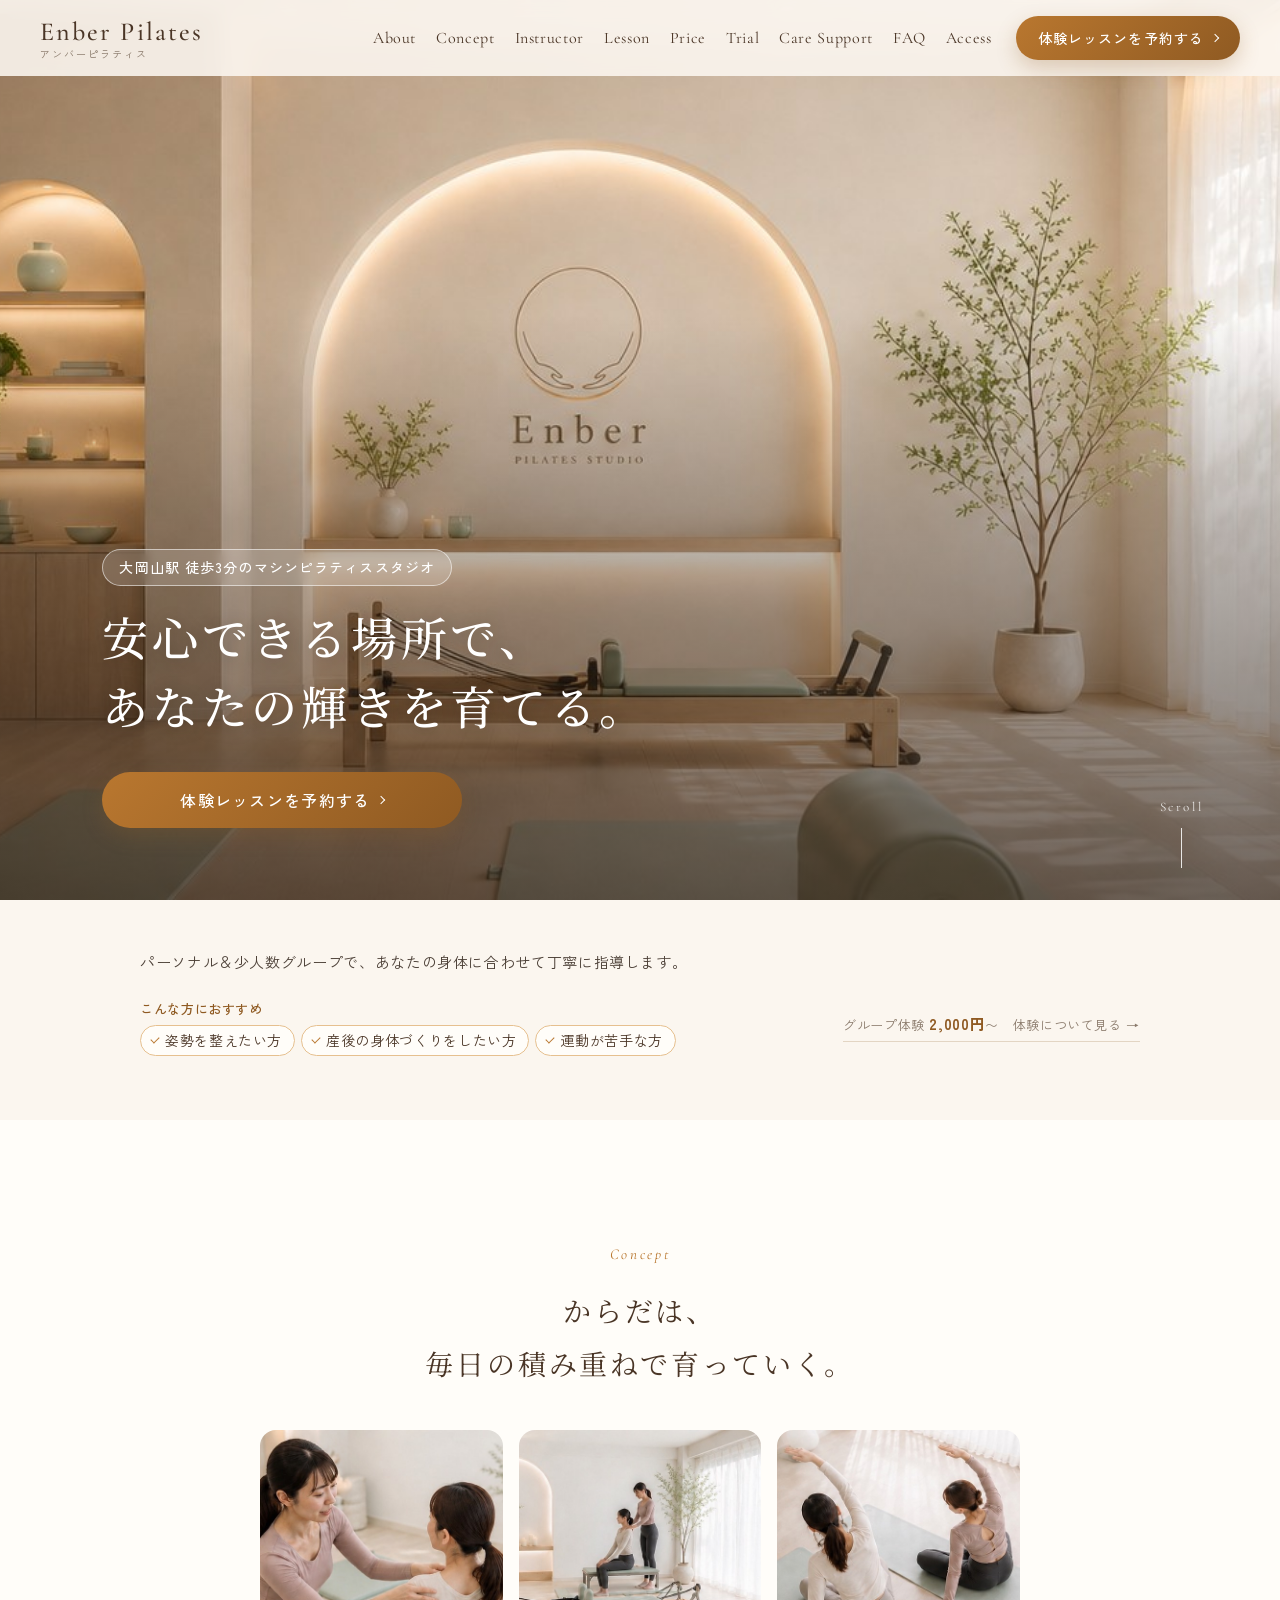
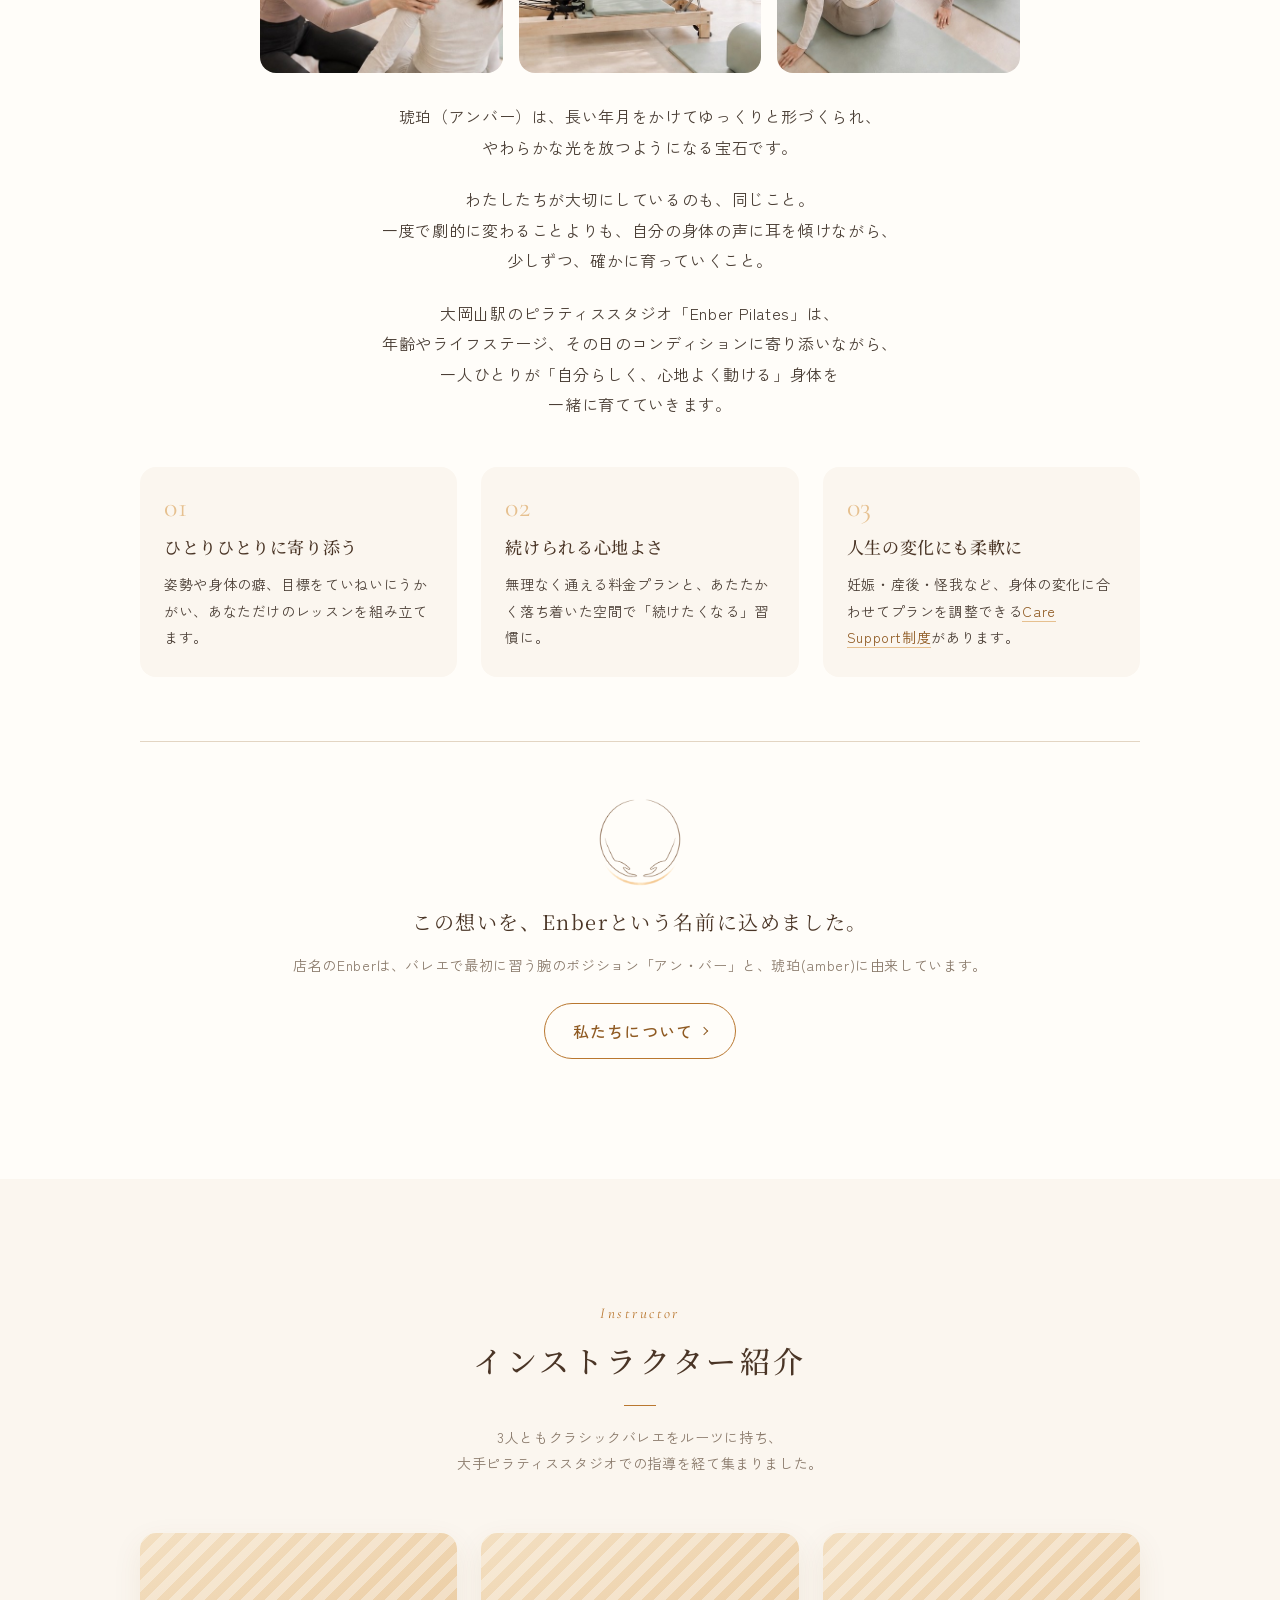
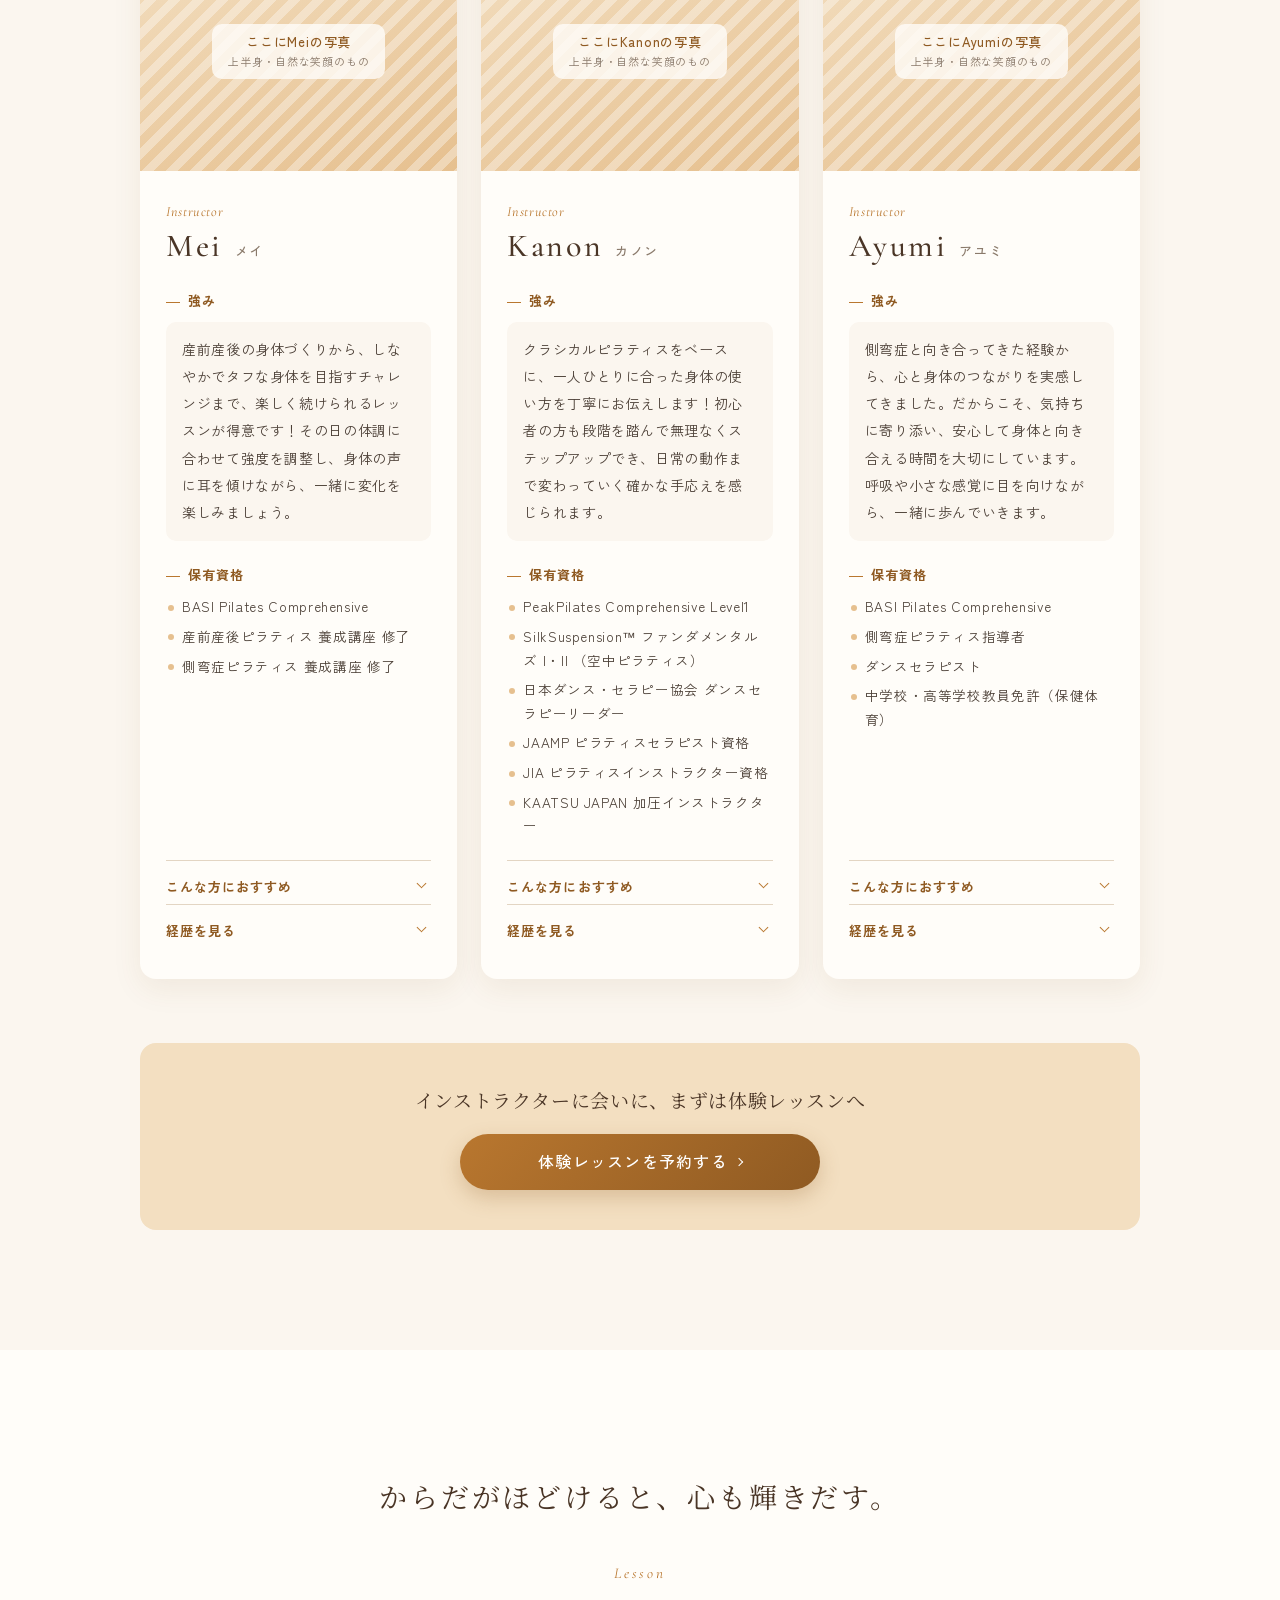
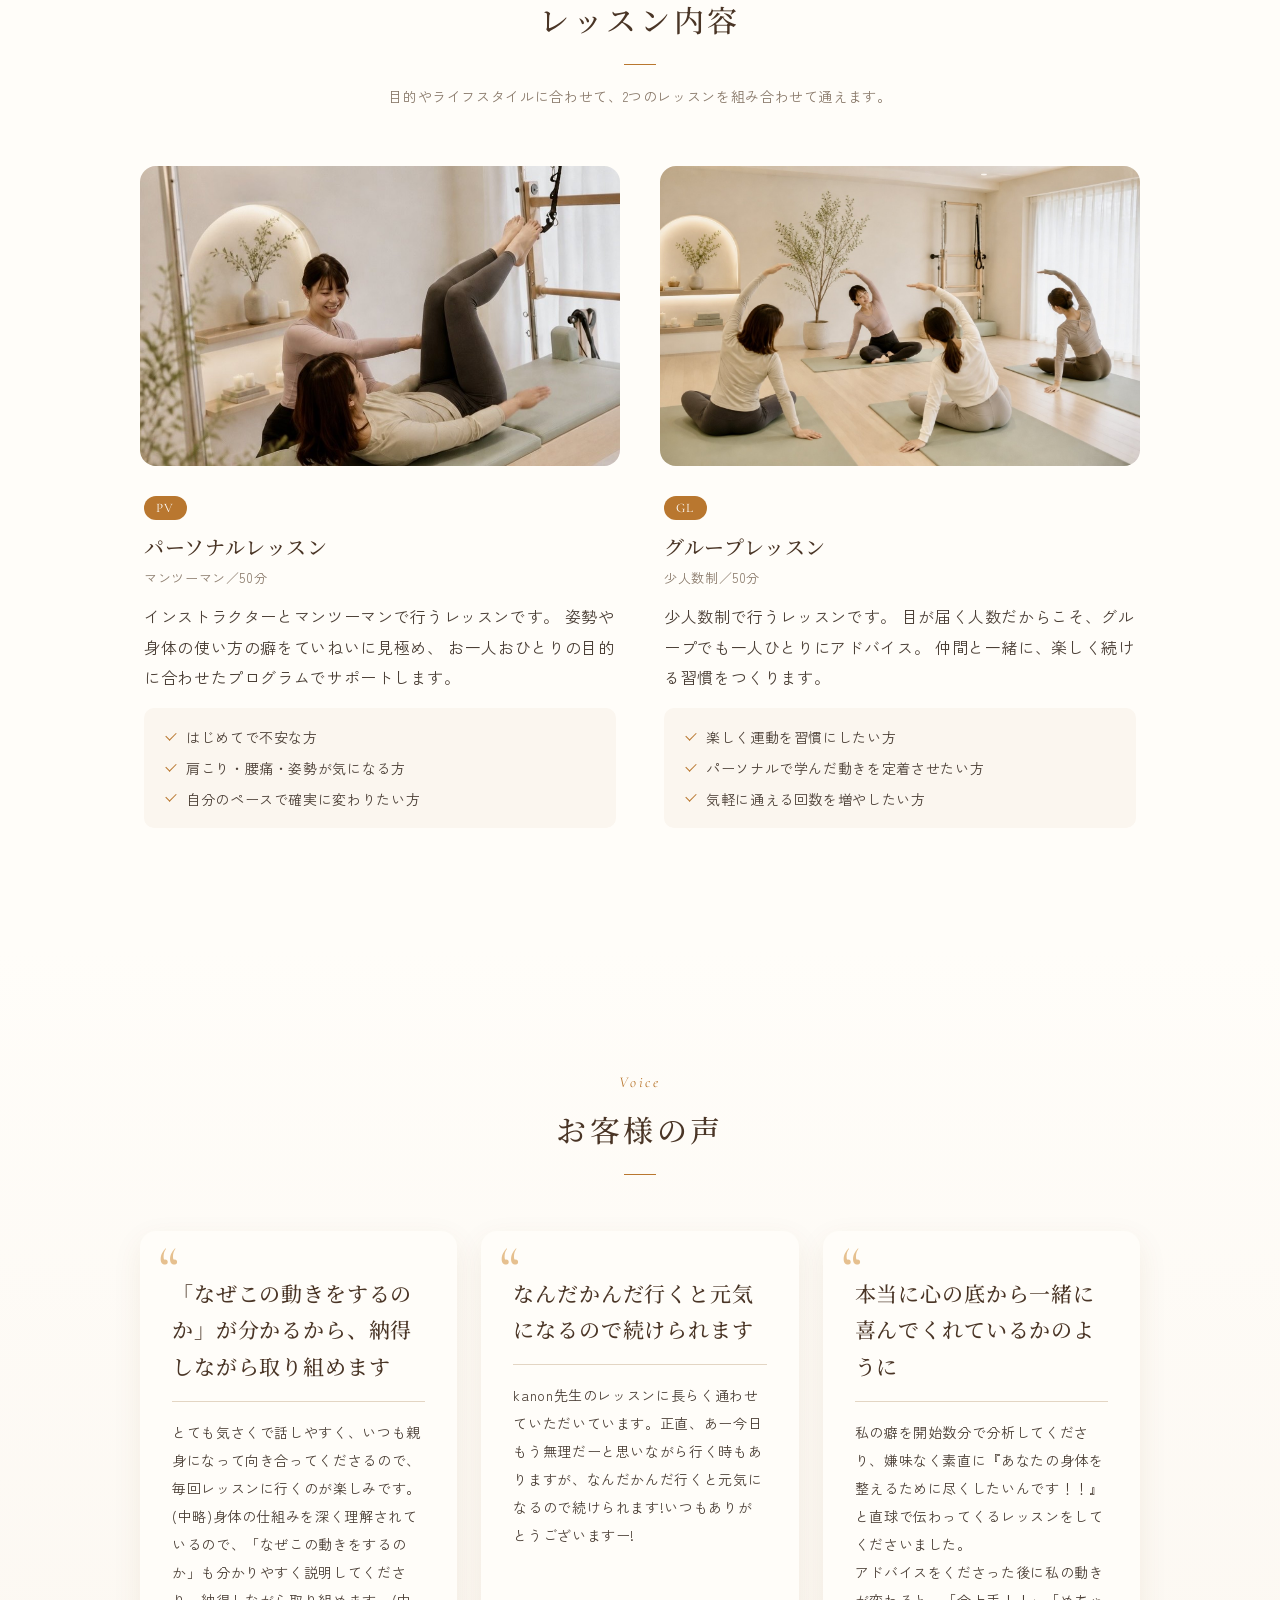
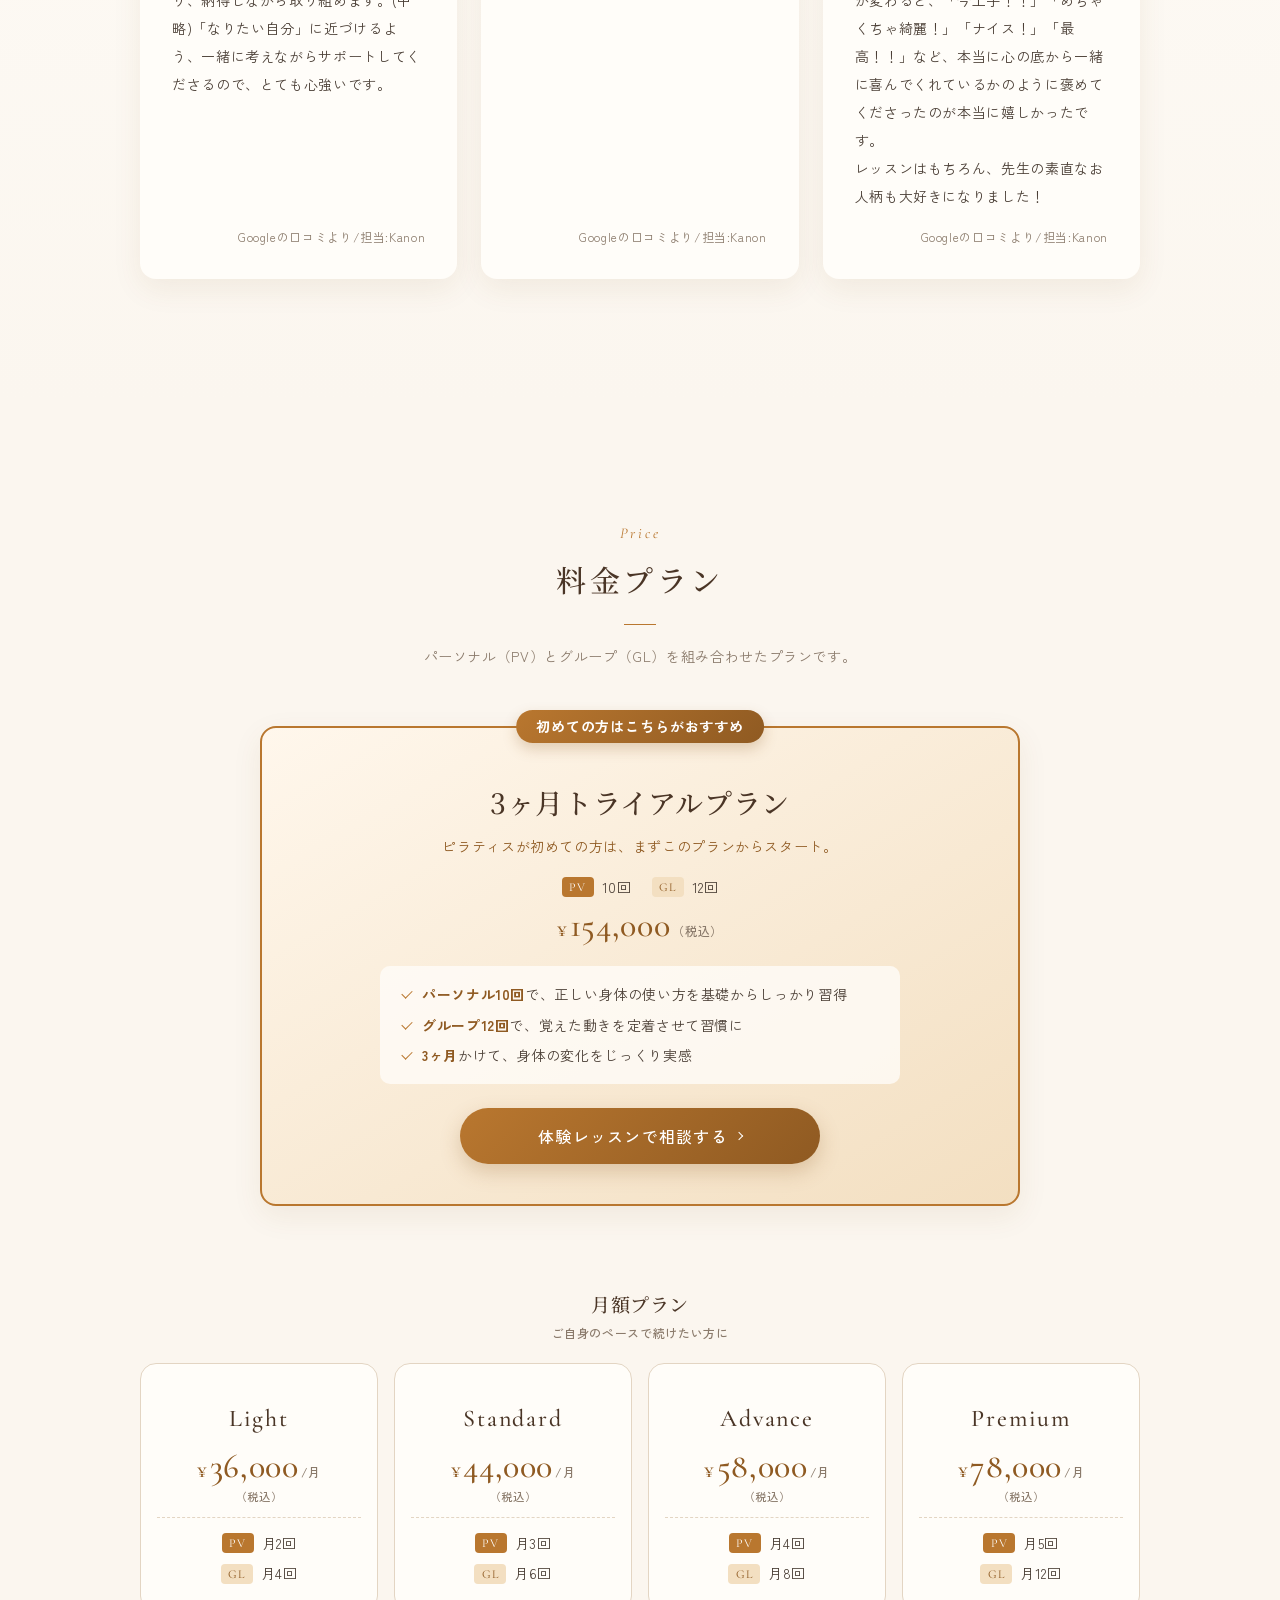
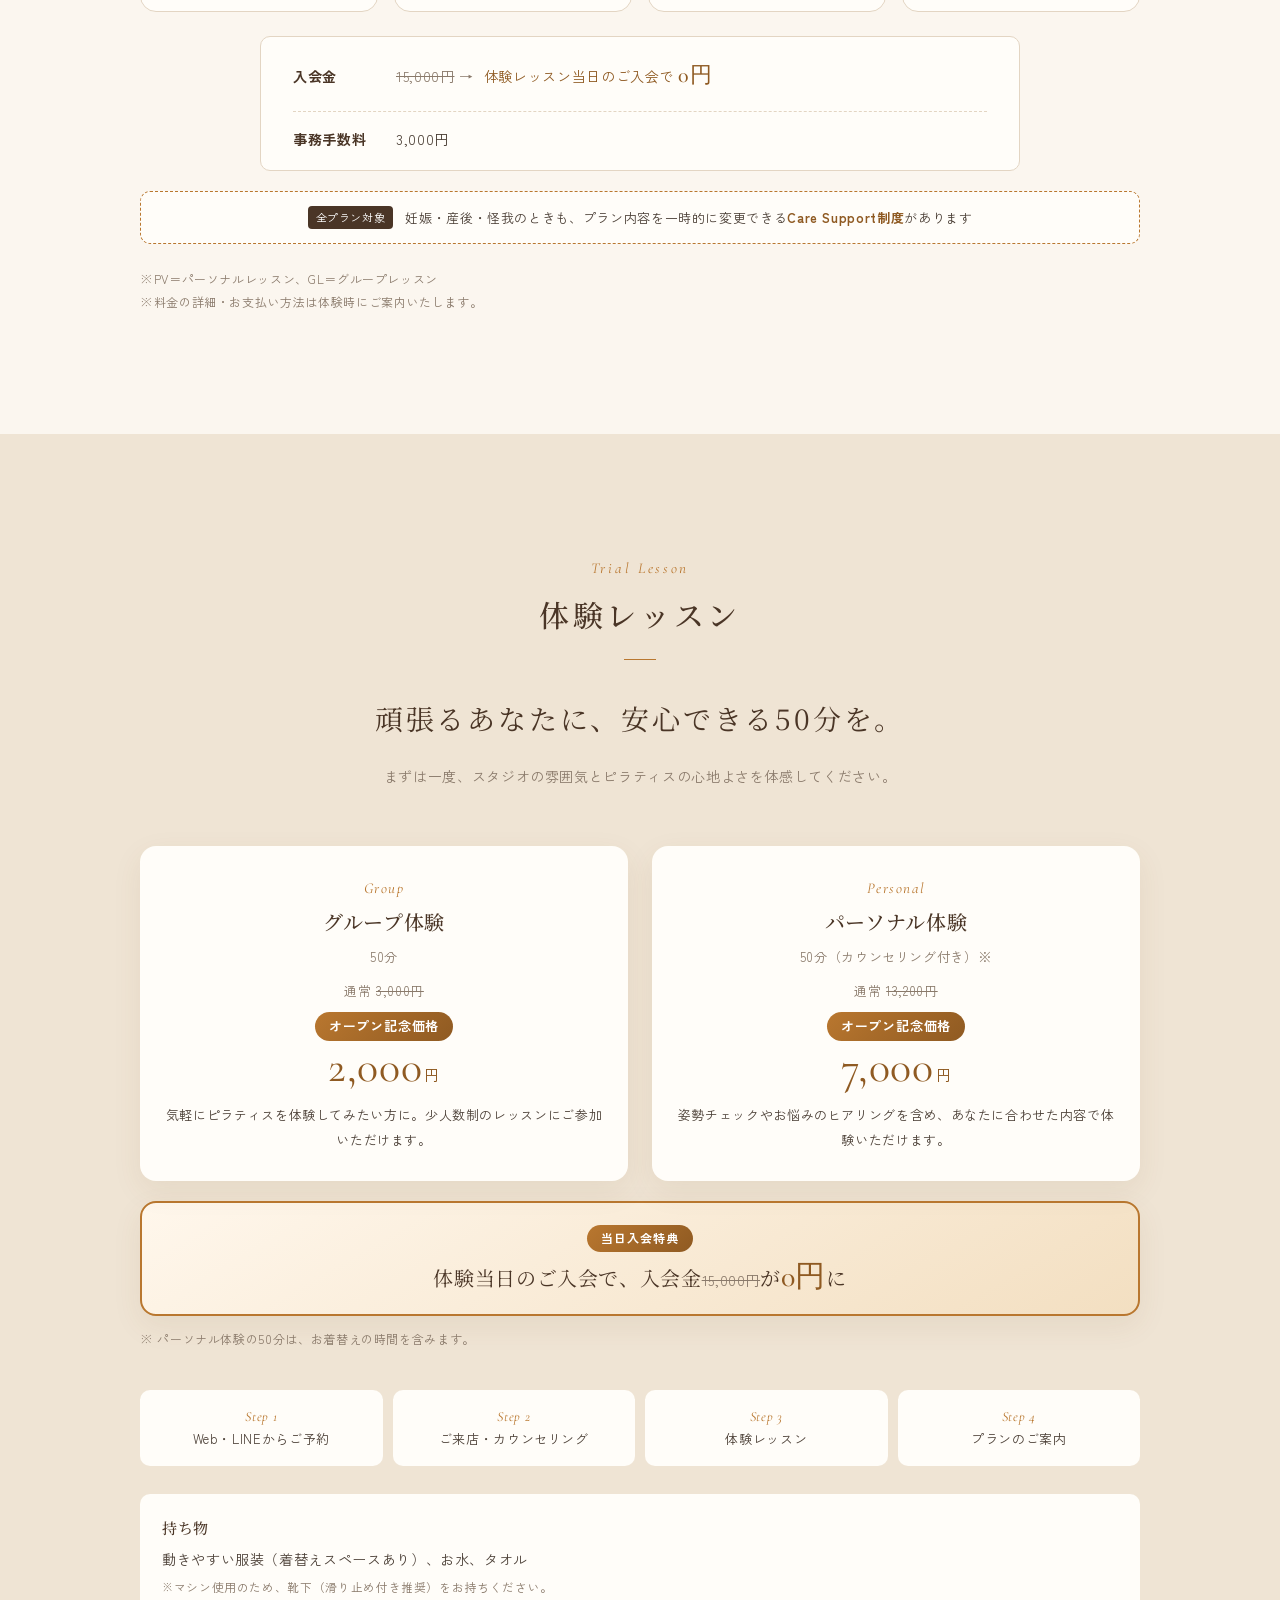
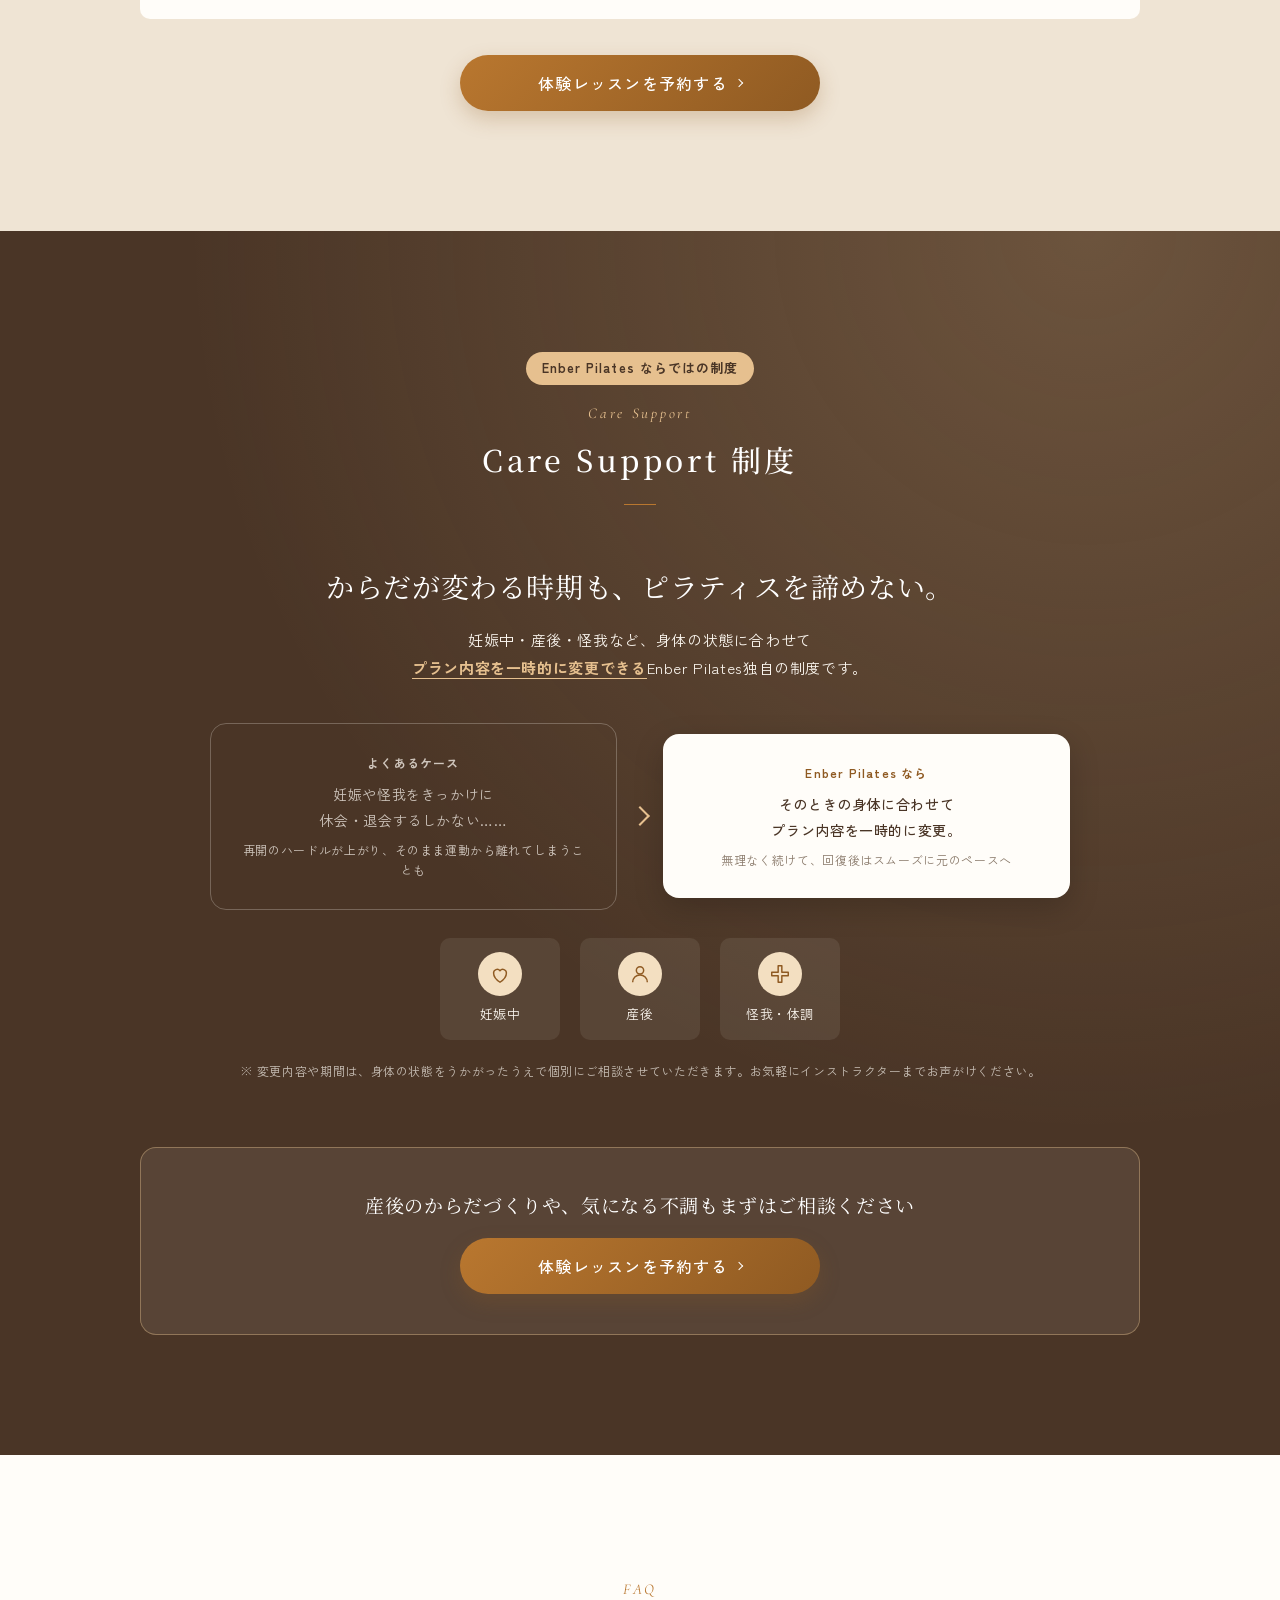
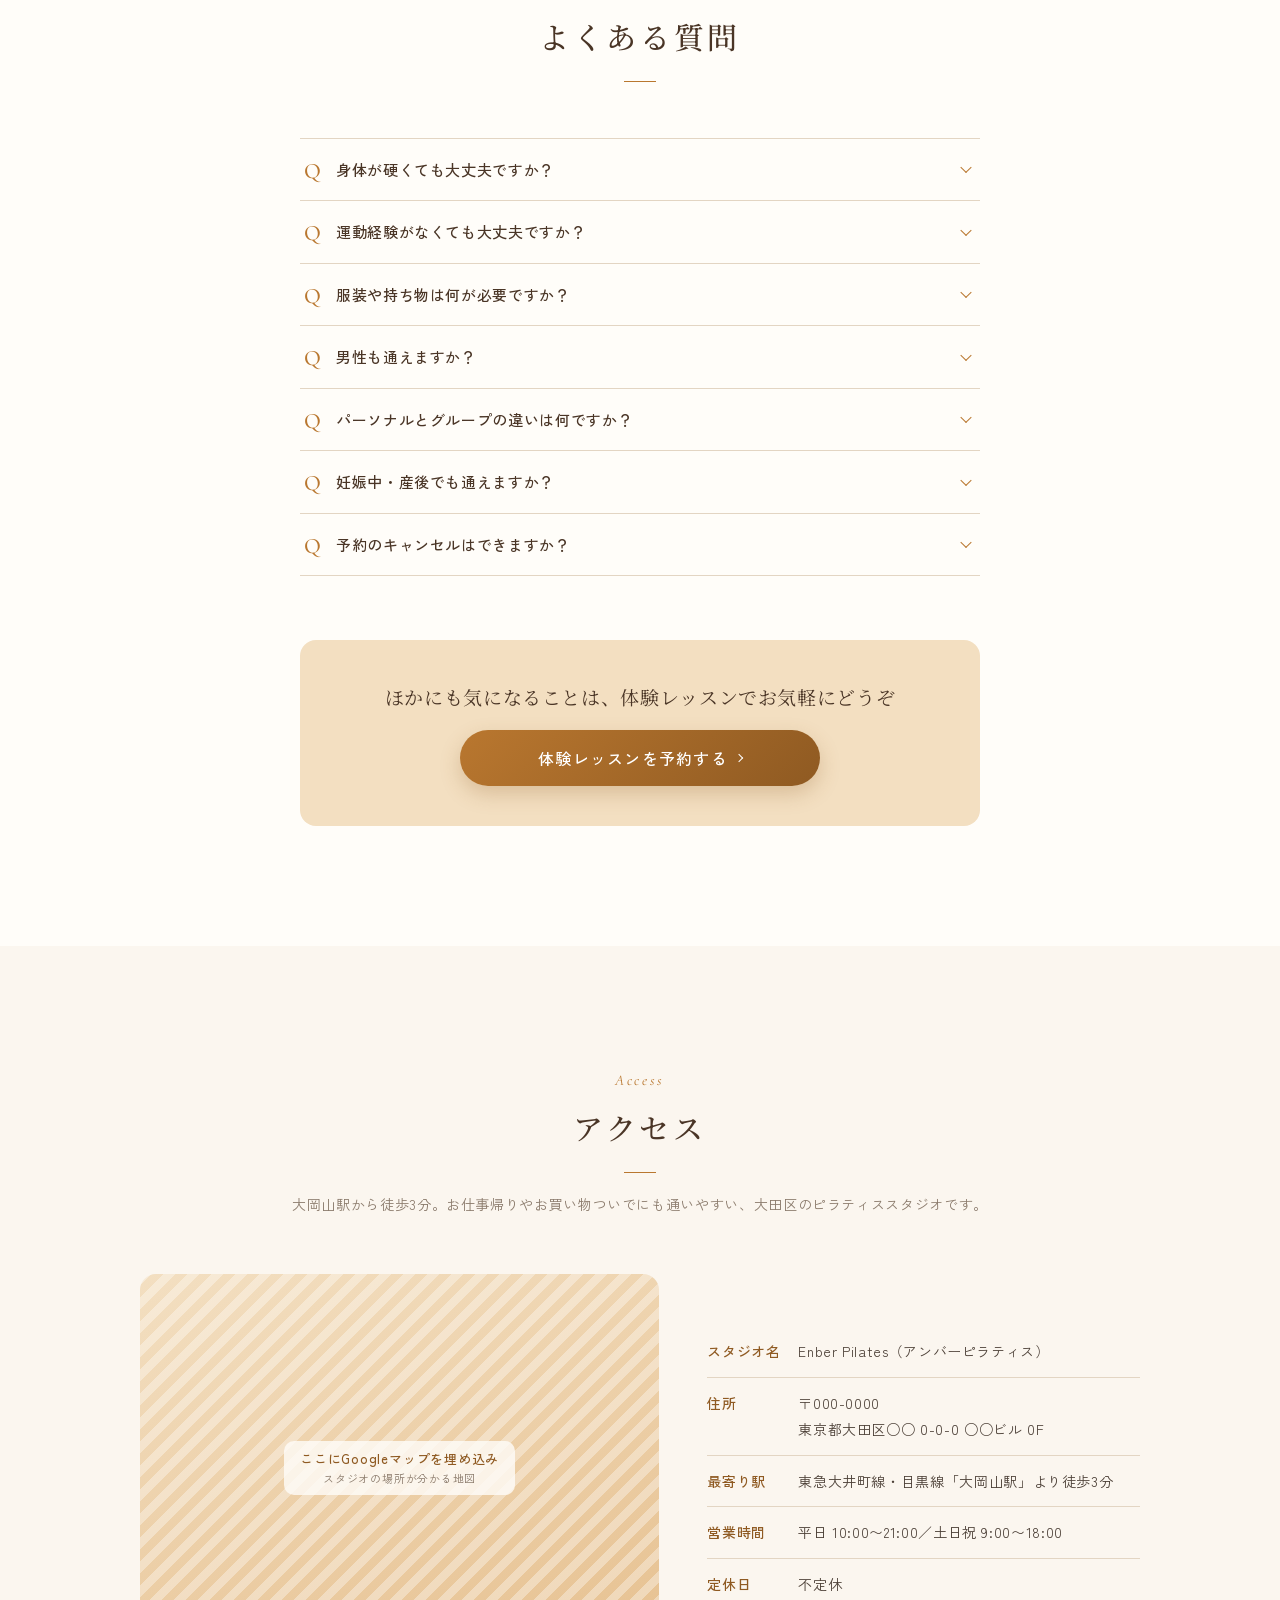
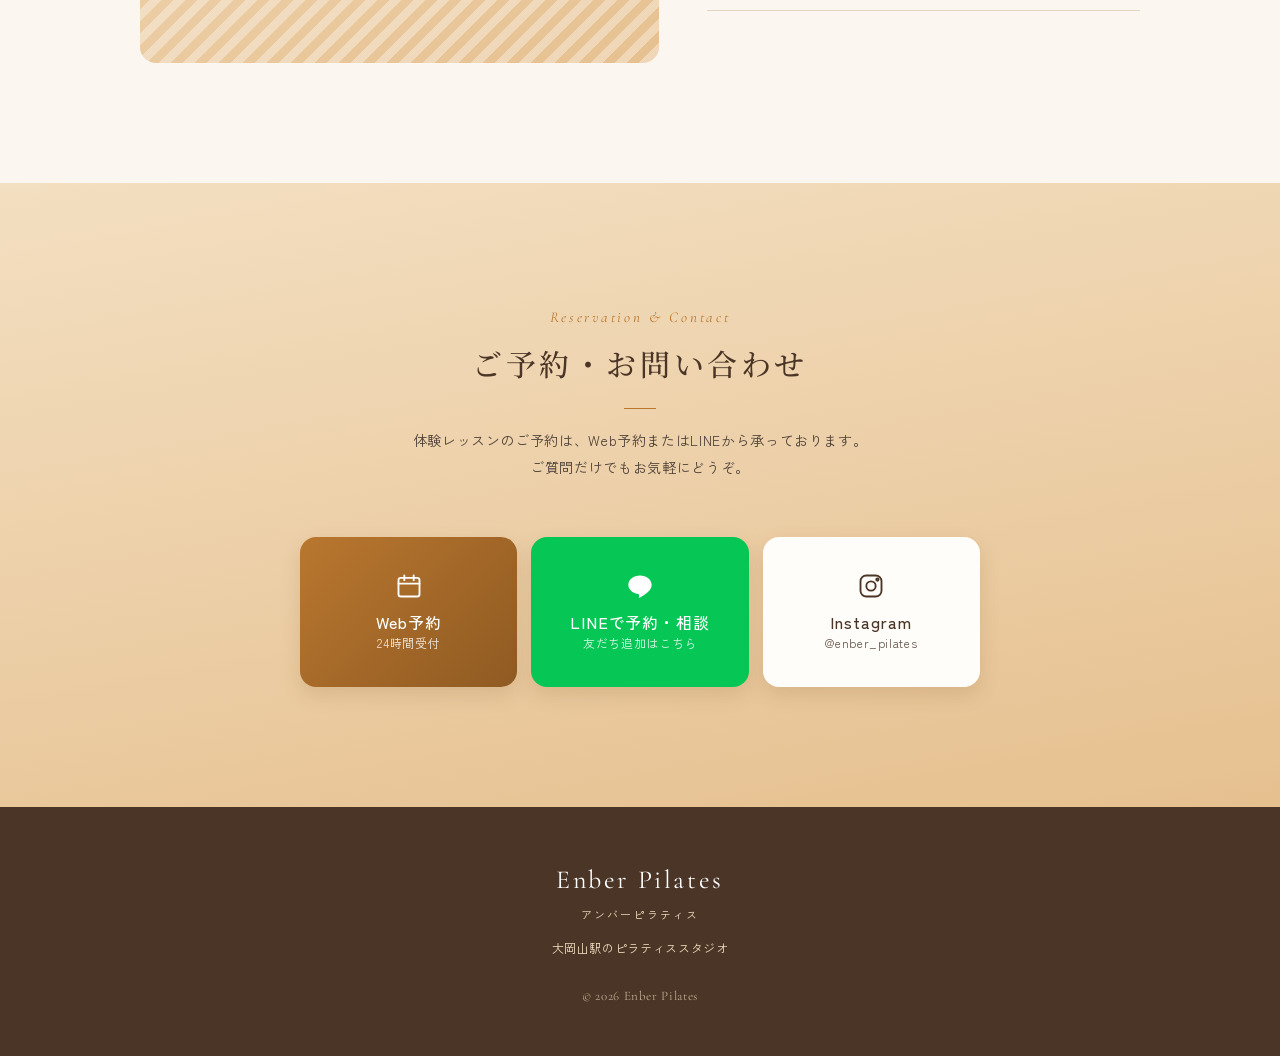
==== commit cea998a2: "Update concept wording and rebuild the About approach section Concept now says 育っていく; the About sect" ====
--- a/index.html
+++ b/index.html
@@ -94,7 +94,7 @@
         <div class="concept__body fade-in">
           <p class="concept__catch">
             からだは、<br>
-            毎日の積み重ねで<br class="sp-only">変わっていく。
+            毎日の積み重ねで<br class="sp-only">育っていく。
           </p>
           <div class="concept__gallery">
             <div class="photo"><img src="images/concept-care.jpg" alt="インストラクターが肩に手を添えて姿勢をサポートする様子" width="506" height="506" loading="lazy"></div>
@@ -109,7 +109,7 @@
             <p>
               わたしたちが大切にしているのも、同じこと。<br>
               一度で劇的に変わることよりも、<br class="sp-only">自分の身体の声に耳を傾けながら、<br class="pc-only">
-              少しずつ、確かに変わっていくこと。
+              少しずつ、確かに育っていくこと。
             </p>
             <p>
               大岡山駅のピラティススタジオ「Enber Pilates」は、<br class="pc-only">
--- a/css/style.css
+++ b/css/style.css
@@ -1441,6 +1441,33 @@
 .story__text p + p { margin-top: 2em; }
 .story__photo { aspect-ratio: 3 / 2; margin-top: 48px; border-radius: var(--radius); }
 
+/* パーソナルとグループ、どちらも大切にしている理由 */
+.approach { background: var(--color-ivory); }
+.approach__en { text-align: center; margin-bottom: 4px; }
+.approach .story__text { margin-top: 32px; }
+.approach__pair { display: grid; gap: 14px; margin-top: 36px; }
+.approach__item {
+  padding: 22px 22px 24px;
+  font-size: 15px;
+  line-height: 2.1;
+  background: var(--color-cream);
+  border-radius: var(--radius);
+}
+.approach__item .lesson-card__tag { margin-bottom: 10px; }
+.approach .story__text.approach__after { margin-top: 36px; }
+.approach__closing {
+  margin-top: 48px;
+  font-family: var(--font-serif);
+  font-size: 21px;
+  letter-spacing: 0.1em;
+  line-height: 2.2;
+  text-align: center;
+  color: var(--color-brown);
+  word-break: auto-phrase;
+  text-wrap: pretty;
+}
+.approach + .story-cta { padding-top: 80px; }
+
 .story-cta { padding-top: 0; background: var(--color-cream); }
 .story-cta .cta-box { margin-top: 0; }
 .story-cta__back { margin-top: 32px; font-size: 14px; }
@@ -1624,4 +1651,10 @@
   .story__title { font-size: 28px; }
   .story__text { margin-top: 56px; font-size: 17px; line-height: 2.4; }
   .story__photo { max-width: 480px; margin: 64px auto 0; }
-}
+  .approach .story__text { margin-top: 48px; }
+  .approach__pair { grid-template-columns: 1fr 1fr; gap: 20px; margin-top: 48px; }
+  .approach__item { padding: 28px 30px 30px; font-size: 16px; }
+  .approach .story__text.approach__after { margin-top: 48px; }
+  .approach__closing { margin-top: 64px; font-size: 28px; }
+  .approach + .story-cta { padding-top: 120px; }
+}
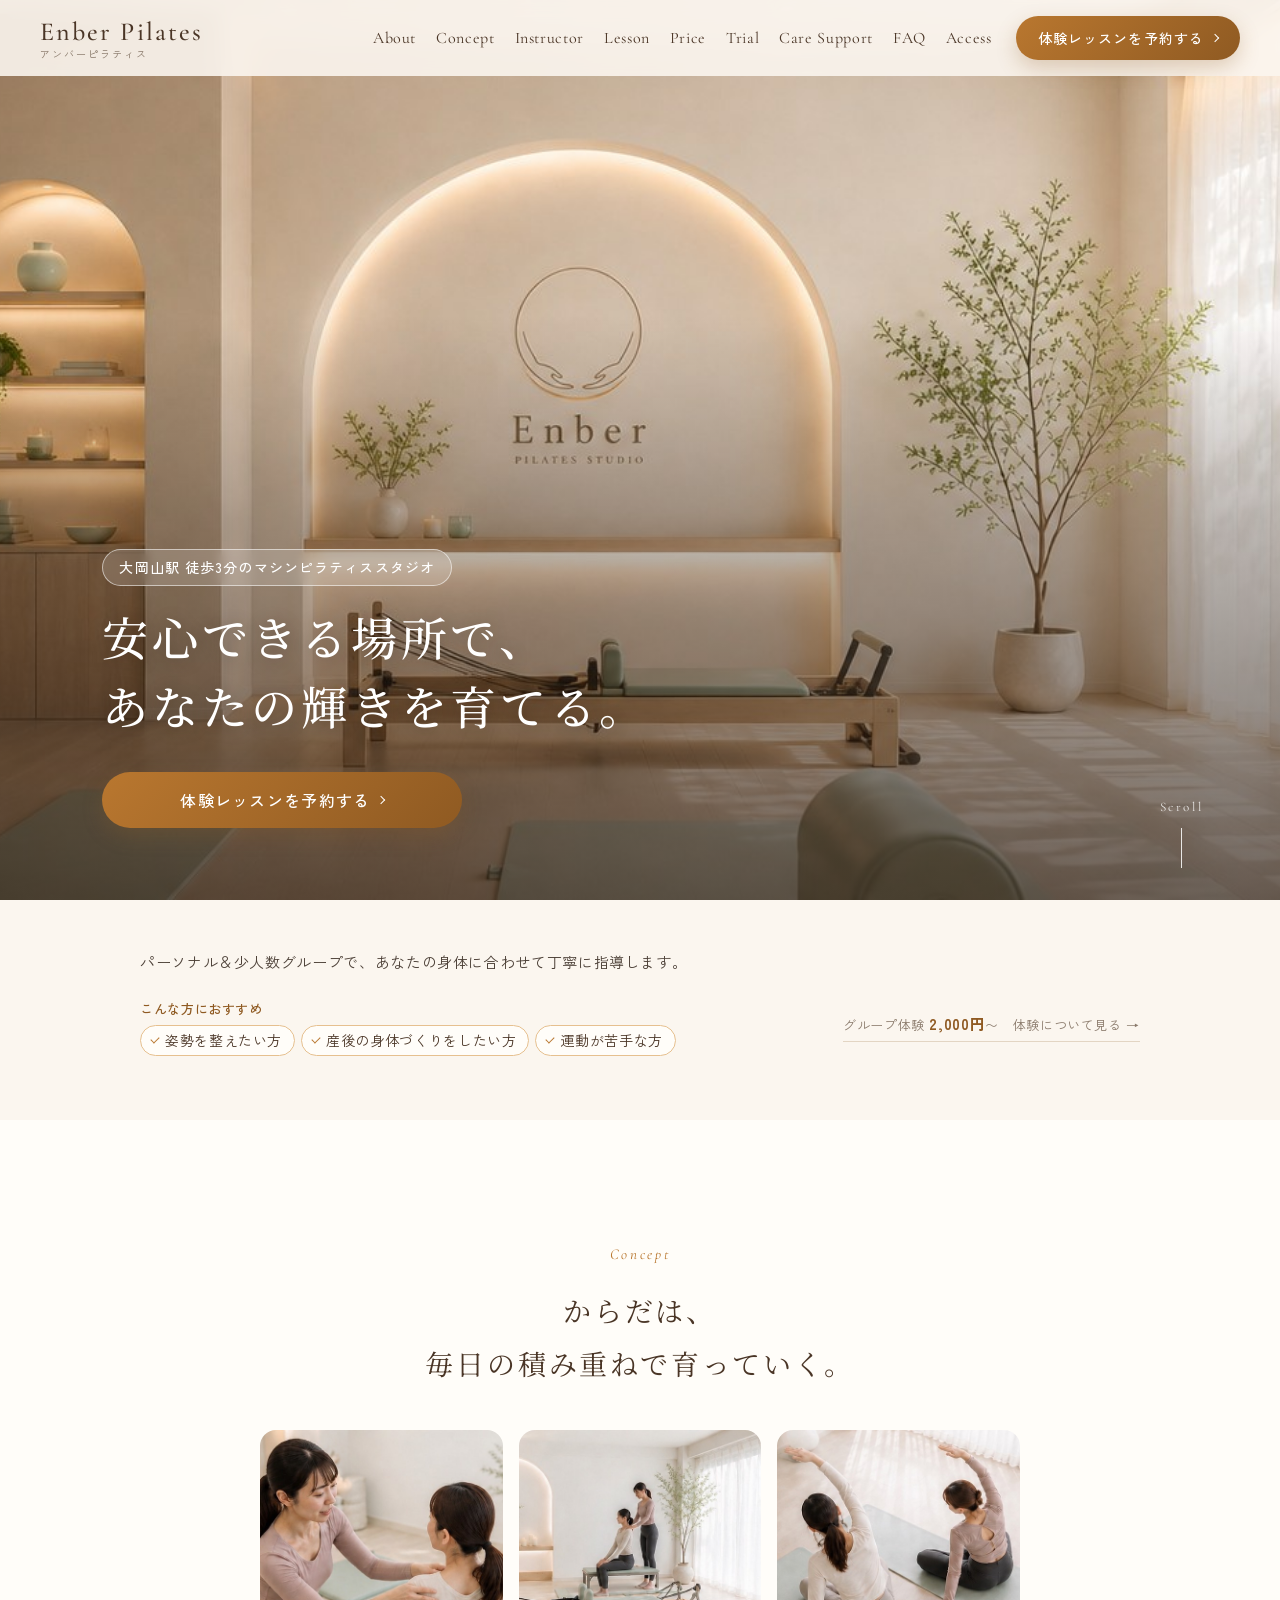
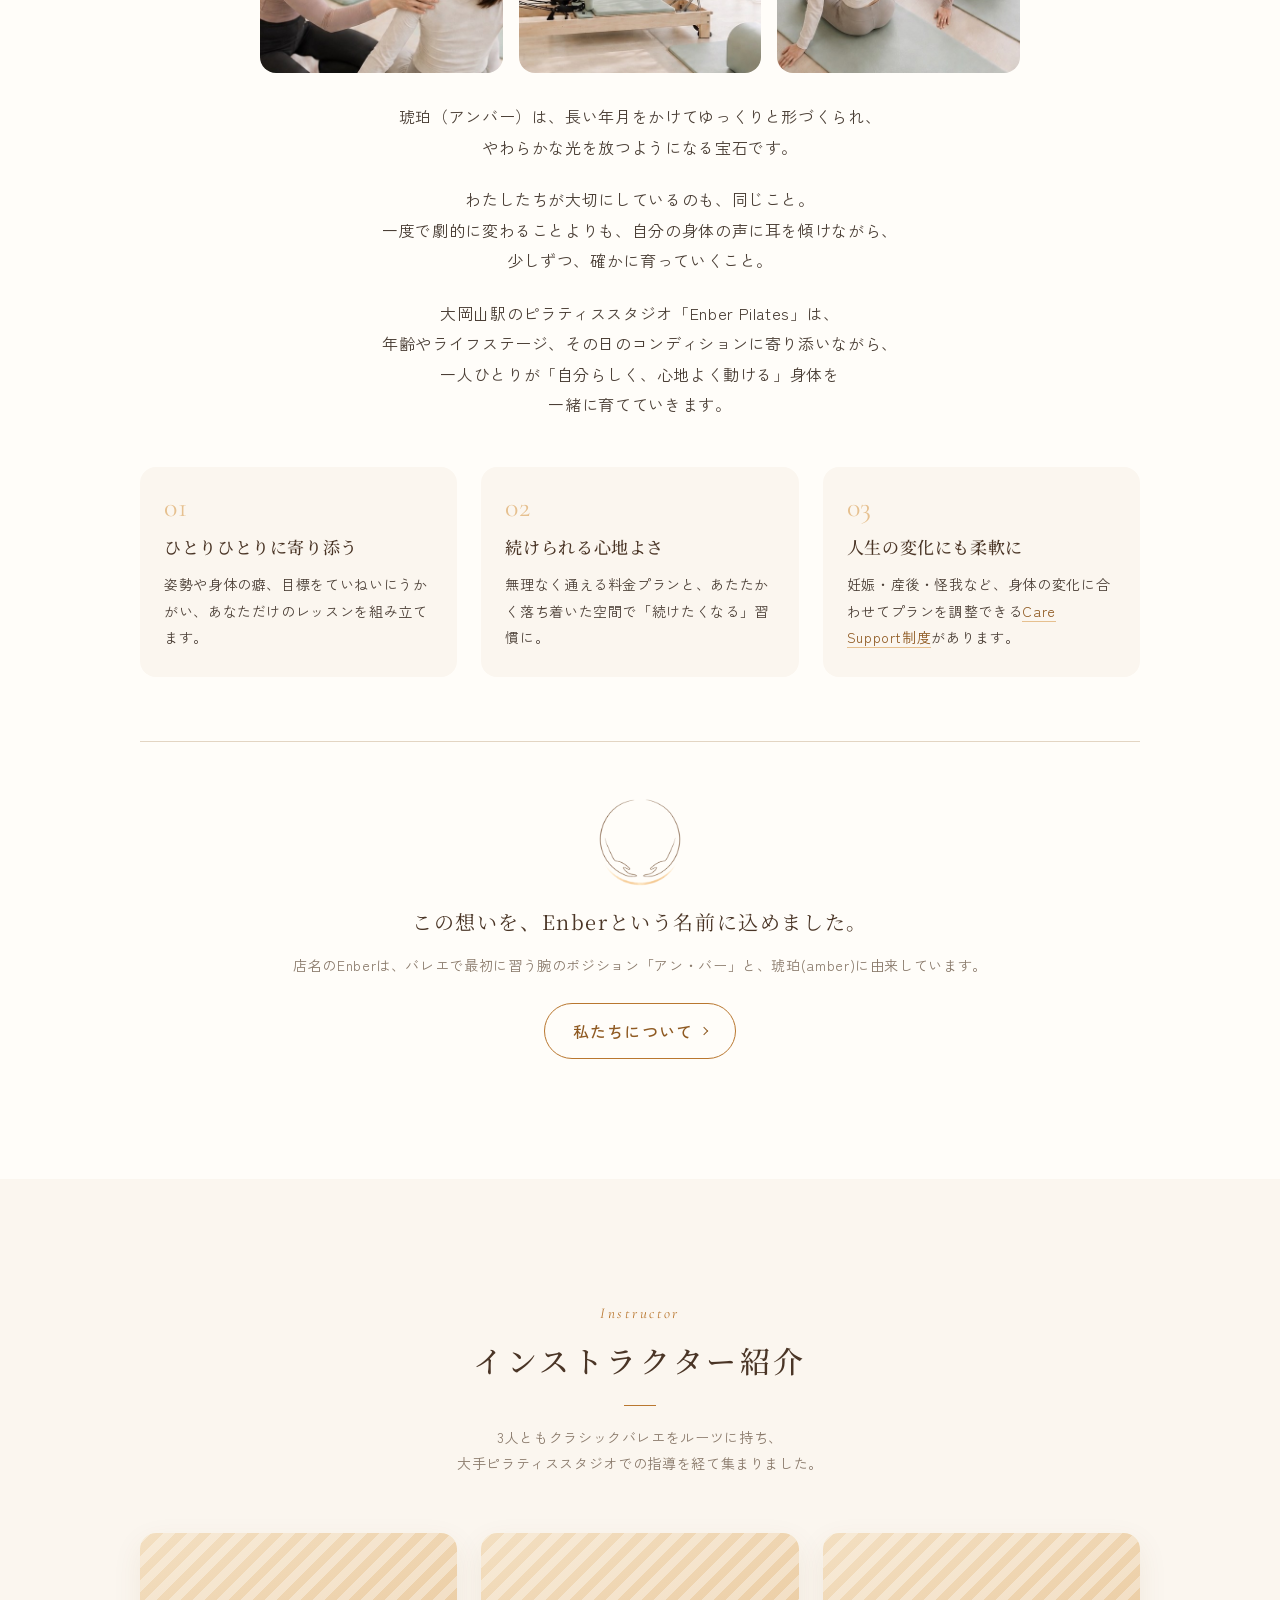
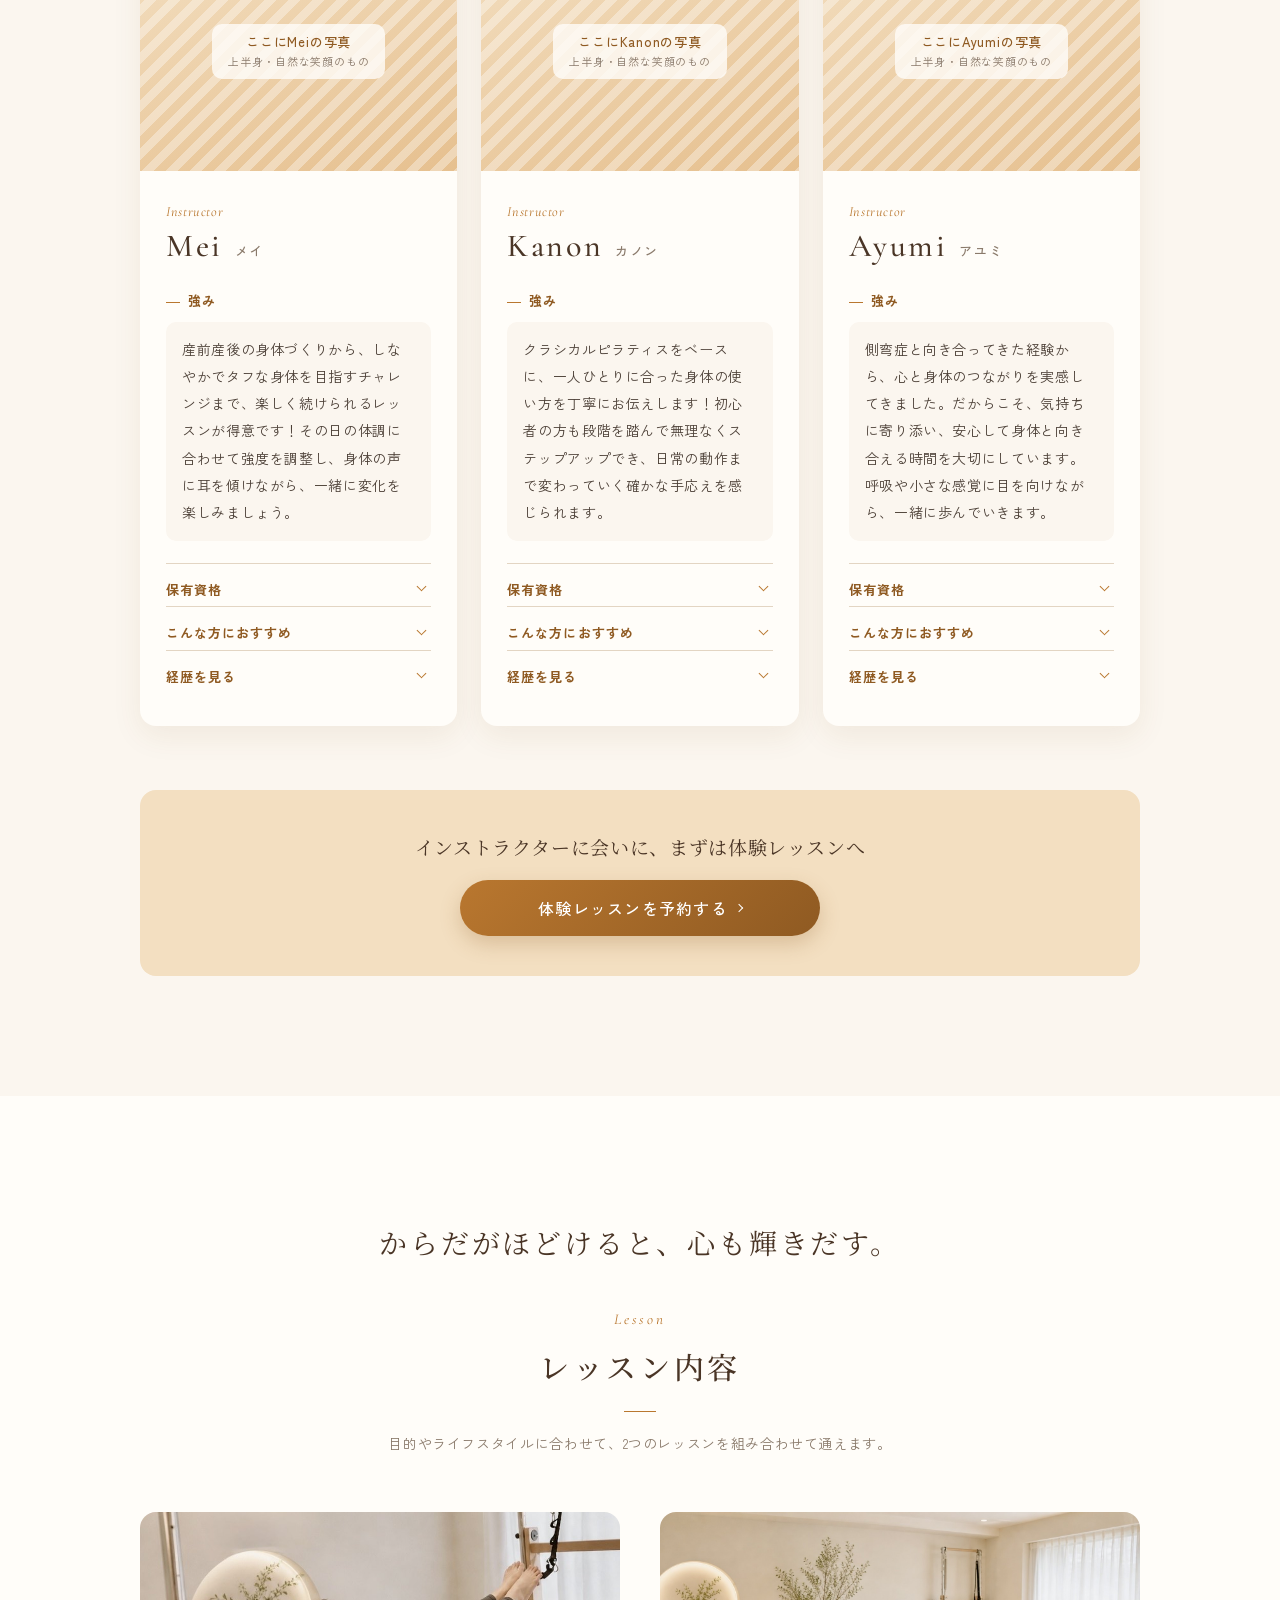
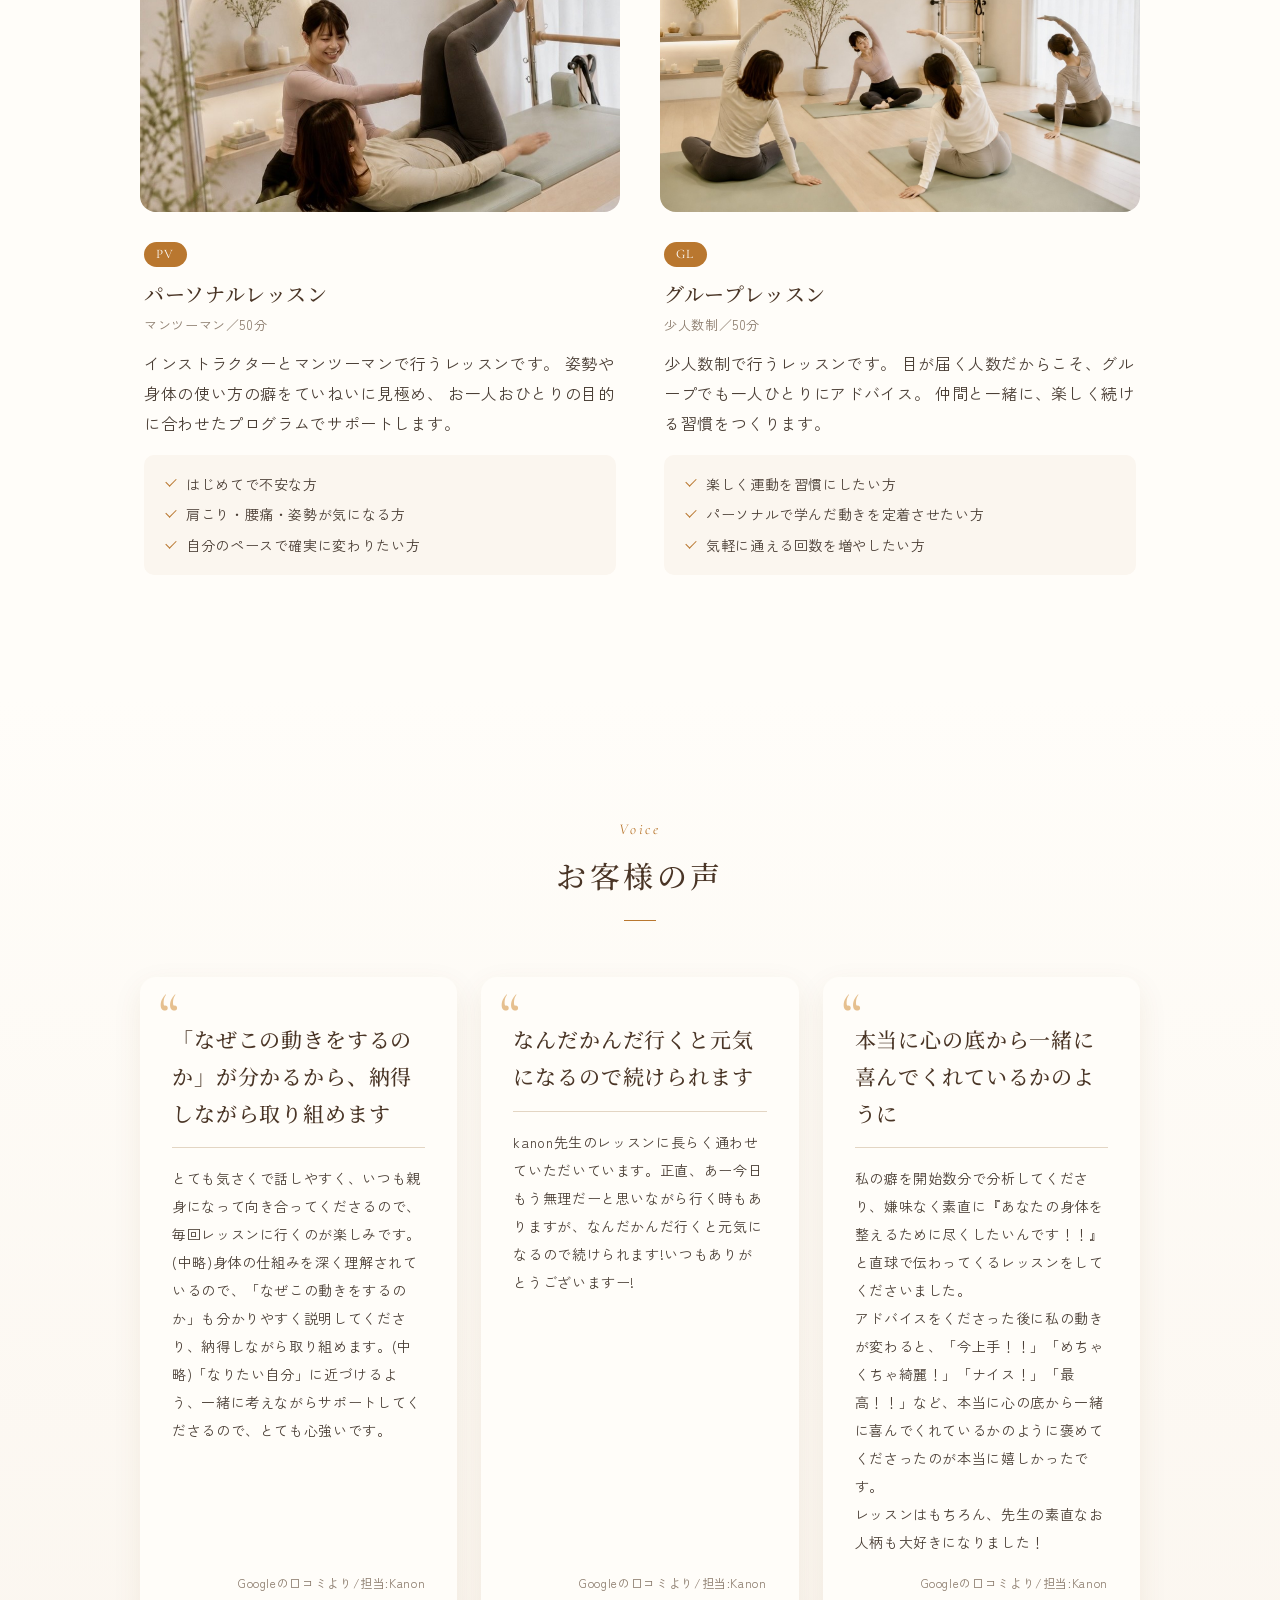
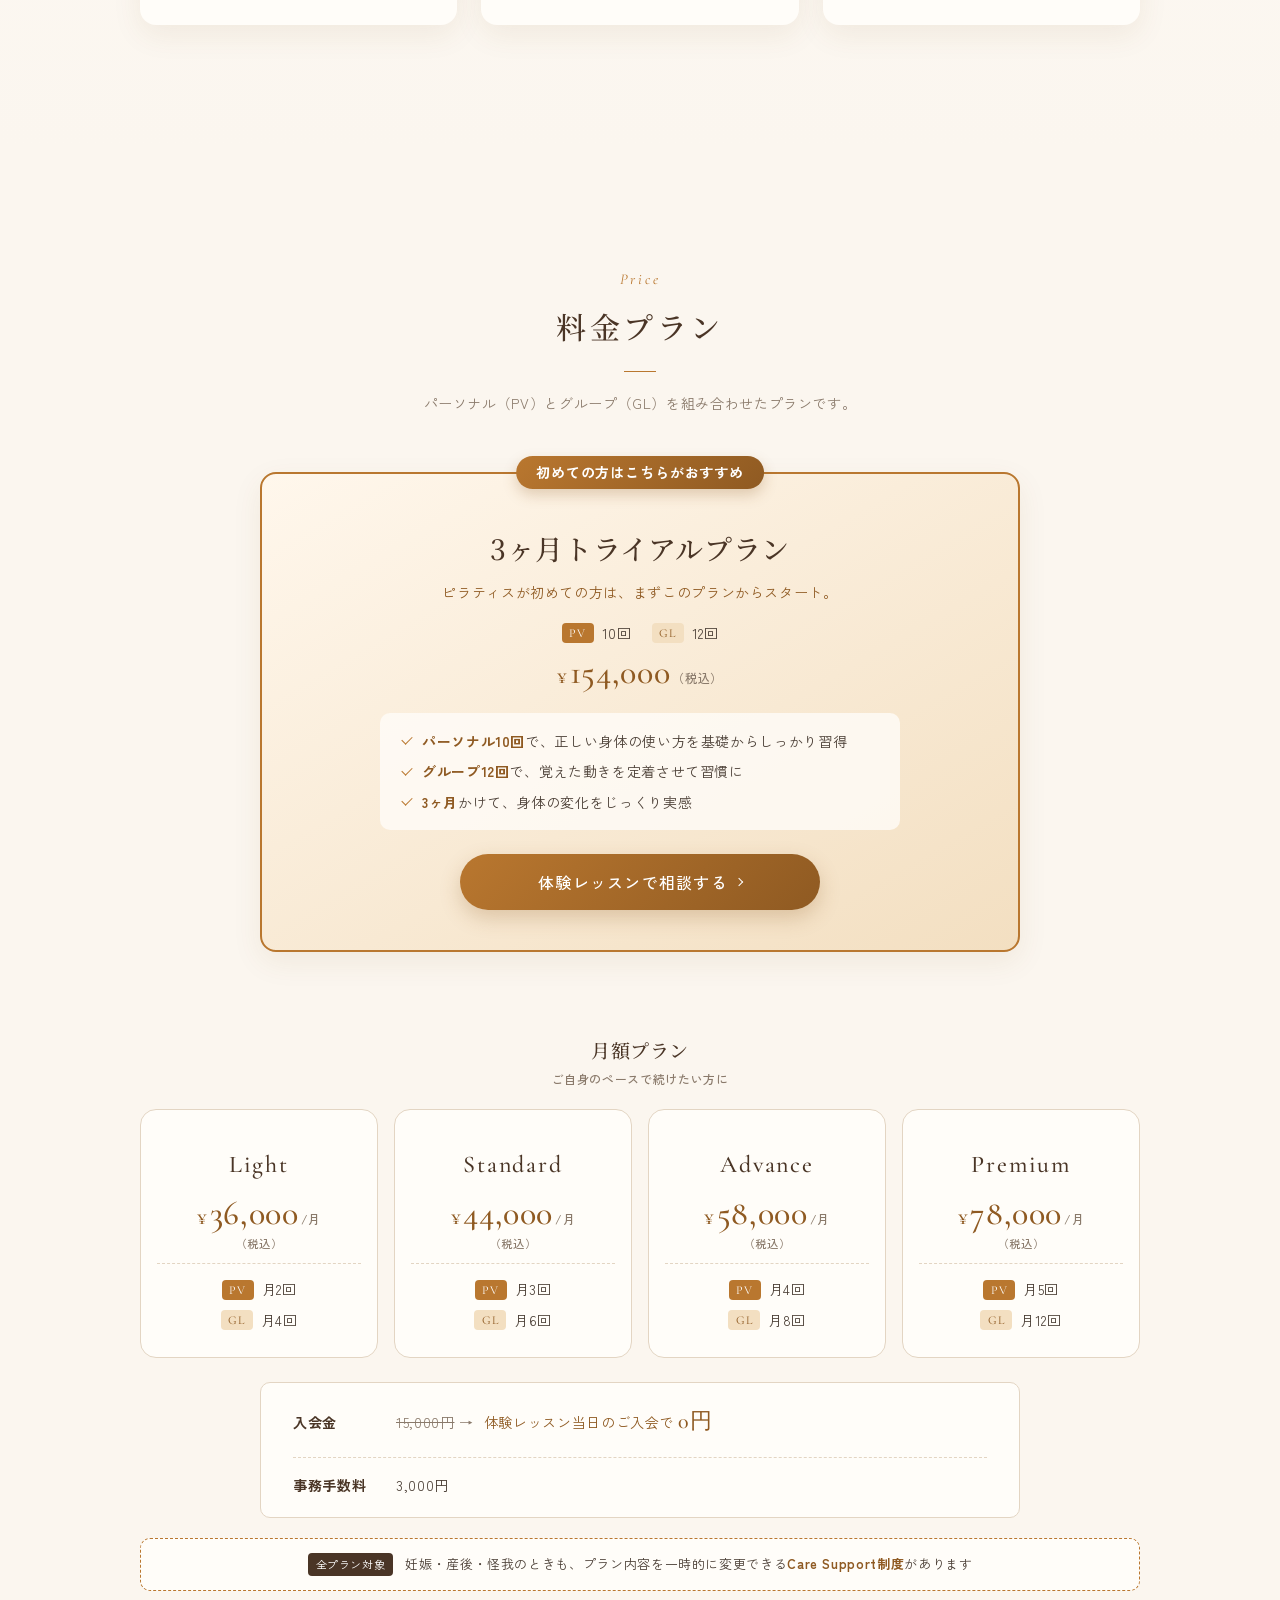
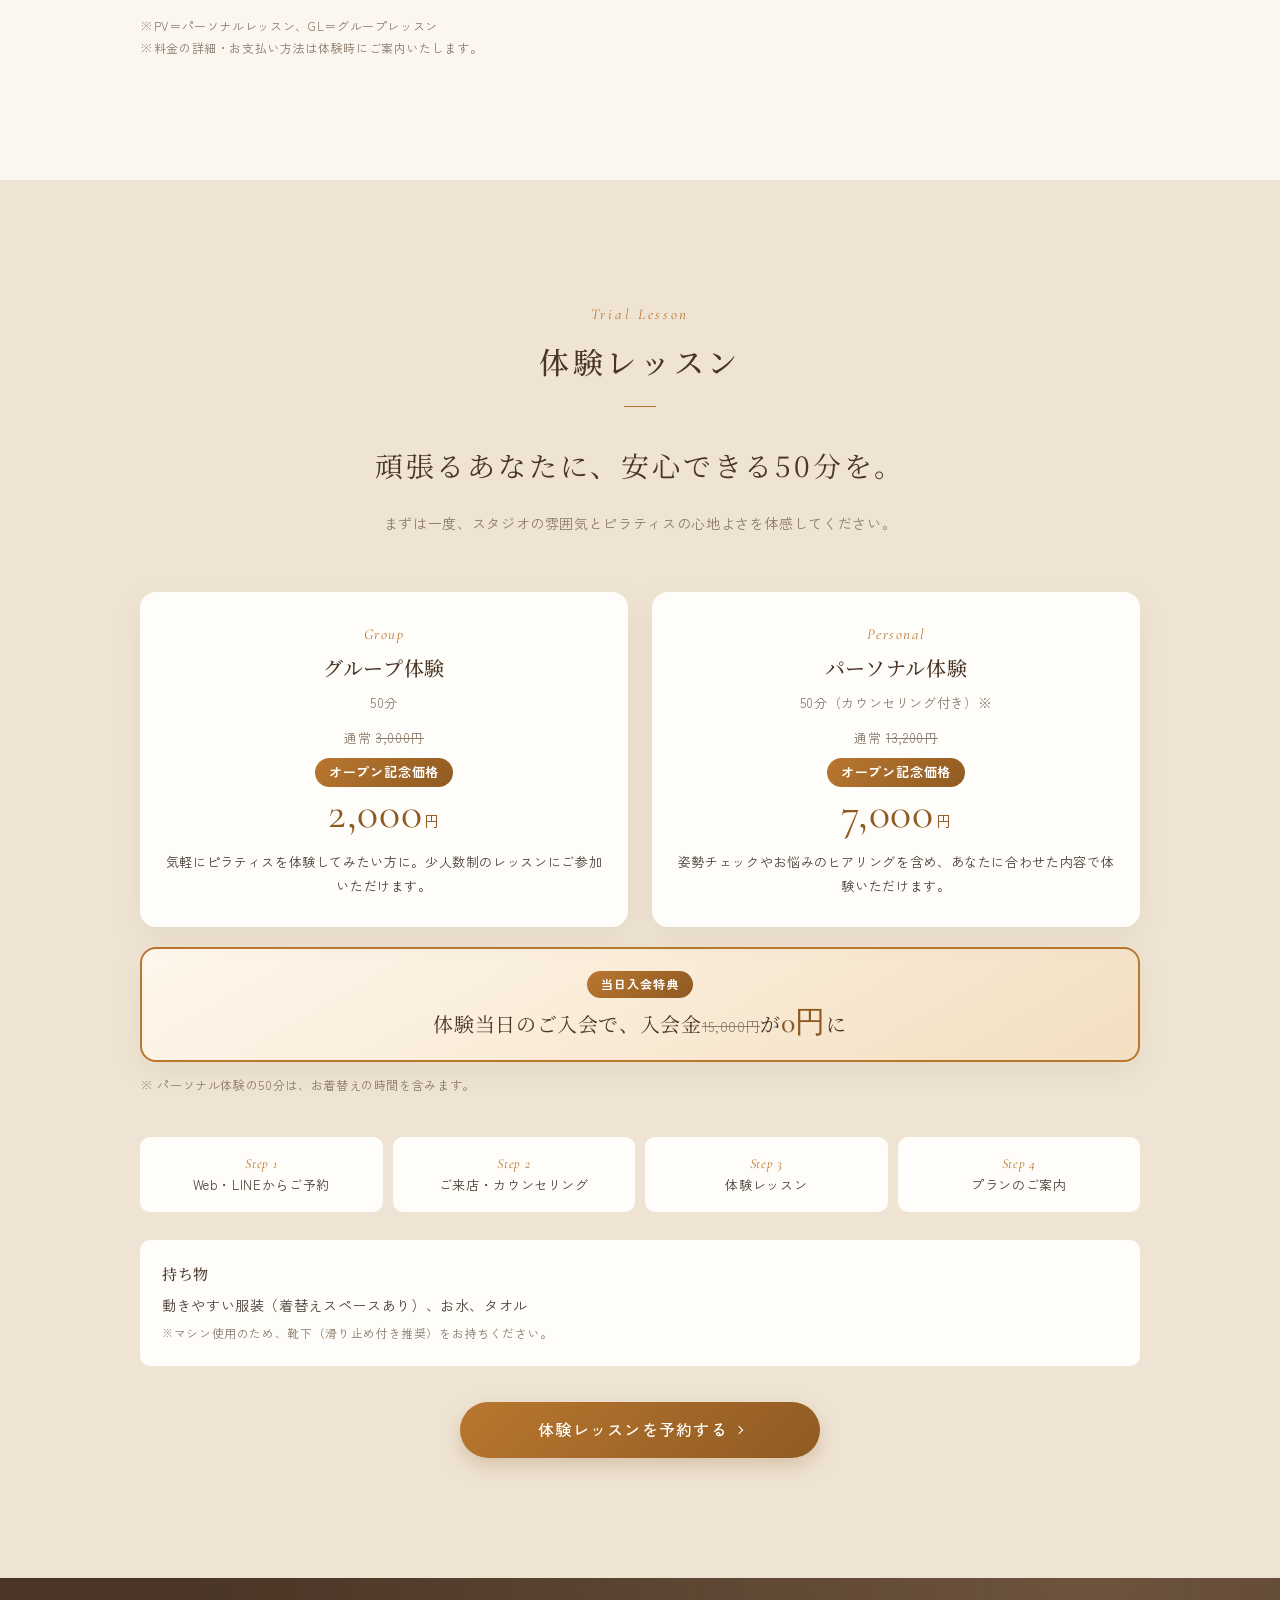
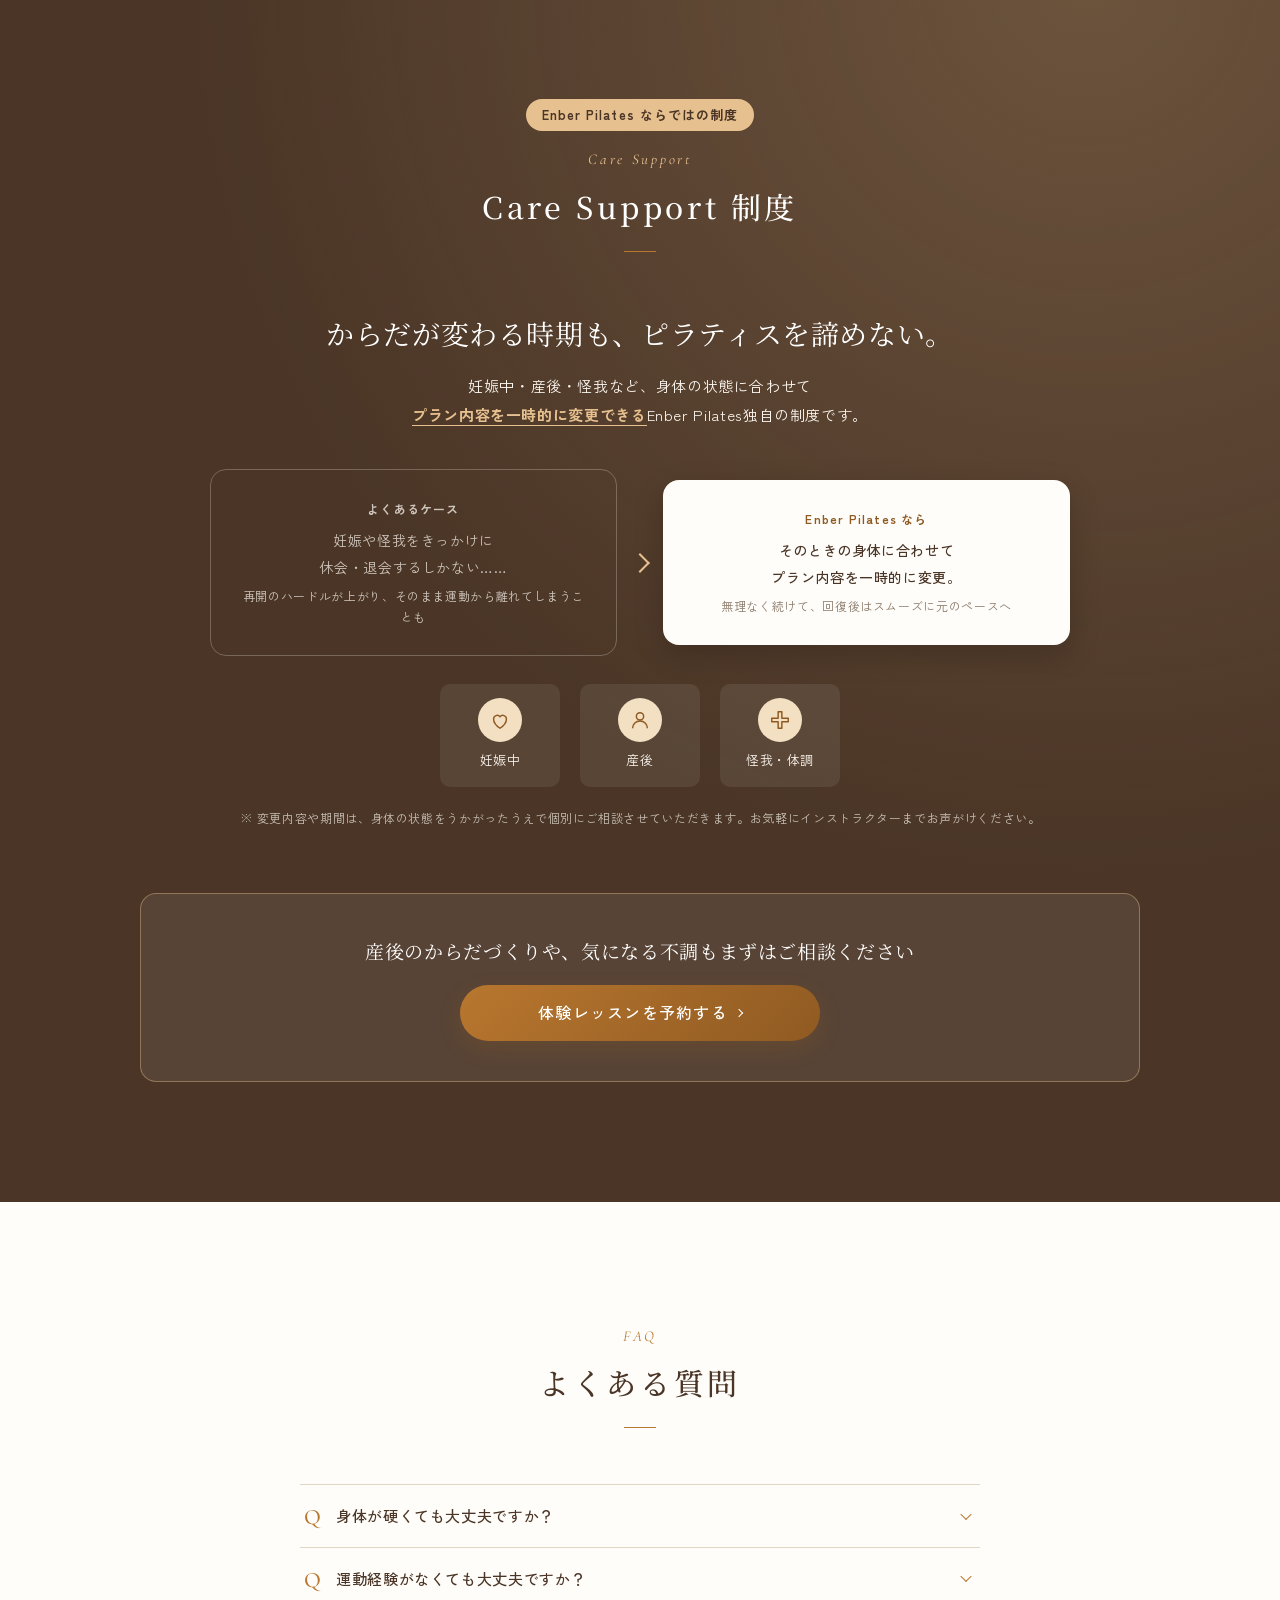
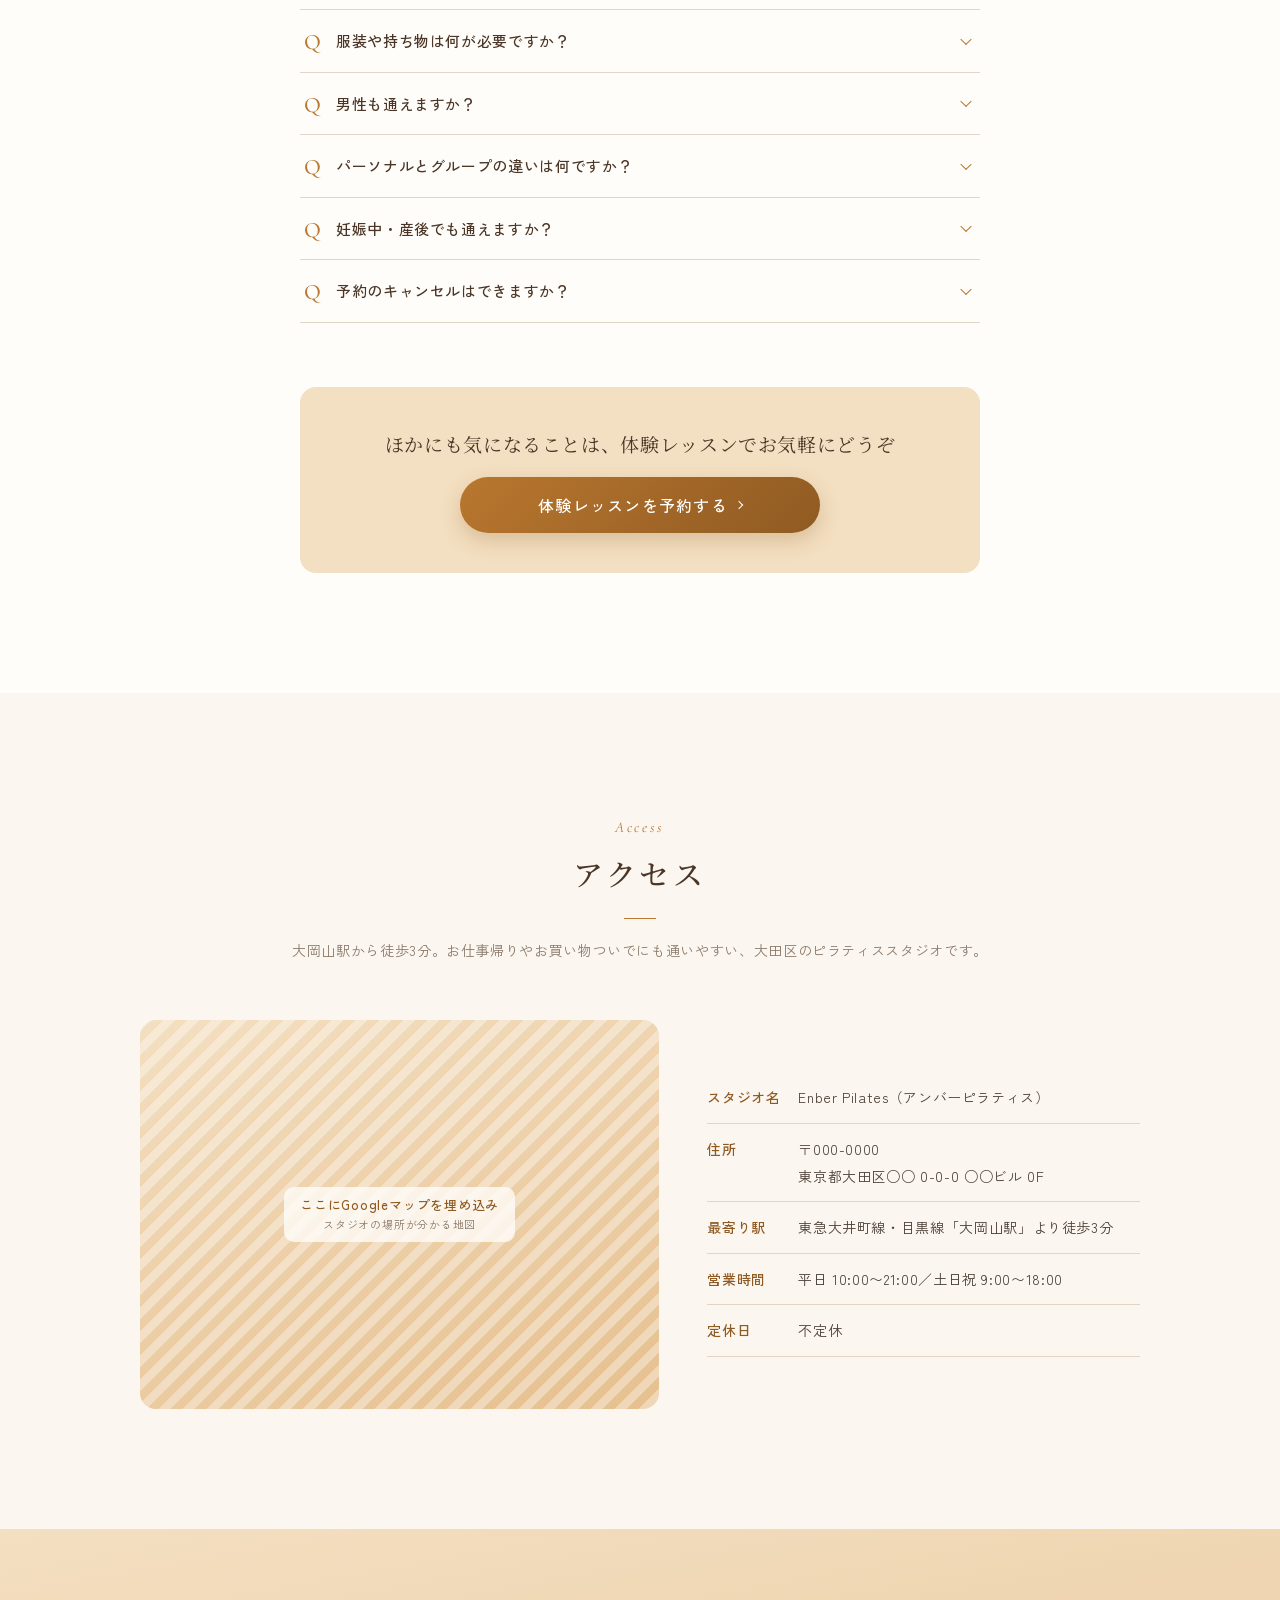
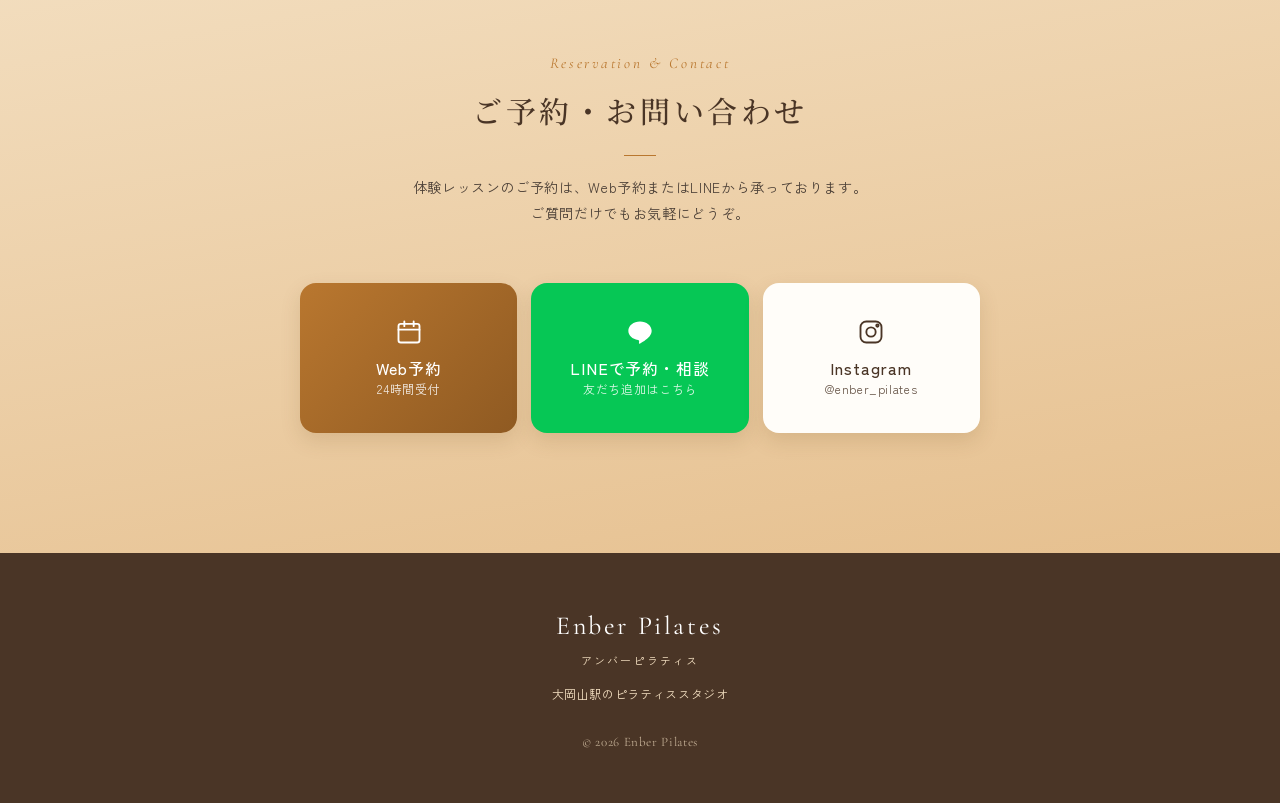
==== commit df7f2d3e: "Make instructors' qualifications collapsible Co-Authored-By: Claude Opus 5.5 <noreply@anthropic.com>" ====
--- a/index.html
+++ b/index.html
@@ -171,12 +171,14 @@
                 <p>産前産後の身体づくりから、しなやかでタフな身体を目指すチャレンジまで、楽しく続けられるレッスンが得意です！その日の体調に合わせて強度を調整し、身体の声に耳を傾けながら、一緒に変化を楽しみましょう。</p>
               </div>
 
-              <h4 class="instructor-card__label">保有資格</h4>
-              <ul class="qual-list">
-                <li>BASI Pilates Comprehensive</li>
-                <li>産前産後ピラティス 養成講座 修了</li>
-                <li>側弯症ピラティス 養成講座 修了</li>
-              </ul>
+              <details class="history">
+                <summary>保有資格</summary>
+                <ul class="qual-list">
+                  <li>BASI Pilates Comprehensive</li>
+                  <li>産前産後ピラティス 養成講座 修了</li>
+                  <li>側弯症ピラティス 養成講座 修了</li>
+                </ul>
+              </details>
 
               <details class="history">
                 <summary>こんな方におすすめ</summary>
@@ -225,15 +227,17 @@
                 <p>クラシカルピラティスをベースに、一人ひとりに合った身体の使い方を丁寧にお伝えします！初心者の方も段階を踏んで無理なくステップアップでき、日常の動作まで変わっていく確かな手応えを感じられます。</p>
               </div>
 
-              <h4 class="instructor-card__label">保有資格</h4>
-              <ul class="qual-list">
-                <li>PeakPilates Comprehensive Level1</li>
-                <li>SilkSuspension™ ファンダメンタルズ I・II （空中ピラティス）</li>
-                <li>日本ダンス・セラピー協会 ダンスセラピーリーダー</li>
-                <li>JAAMP ピラティスセラピスト資格</li>
-                <li>JIA ピラティスインストラクター資格</li>
-                <li>KAATSU JAPAN 加圧インストラクター</li>
-              </ul>
+              <details class="history">
+                <summary>保有資格</summary>
+                <ul class="qual-list">
+                  <li>PeakPilates Comprehensive Level1</li>
+                  <li>SilkSuspension™ ファンダメンタルズ I・II （空中ピラティス）</li>
+                  <li>日本ダンス・セラピー協会 ダンスセラピーリーダー</li>
+                  <li>JAAMP ピラティスセラピスト資格</li>
+                  <li>JIA ピラティスインストラクター資格</li>
+                  <li>KAATSU JAPAN 加圧インストラクター</li>
+                </ul>
+              </details>
 
               <details class="history">
                 <summary>こんな方におすすめ</summary>
@@ -299,13 +303,15 @@
                 <p>側弯症と向き合ってきた経験から、心と身体のつながりを実感してきました。だからこそ、気持ちに寄り添い、安心して身体と向き合える時間を大切にしています。呼吸や小さな感覚に目を向けながら、一緒に歩んでいきます。</p>
               </div>
 
-              <h4 class="instructor-card__label">保有資格</h4>
-              <ul class="qual-list">
-                <li>BASI Pilates Comprehensive</li>
-                <li>側弯症ピラティス指導者</li>
-                <li>ダンスセラピスト</li>
-                <li>中学校・高等学校教員免許（保健体育）</li>
-              </ul>
+              <details class="history">
+                <summary>保有資格</summary>
+                <ul class="qual-list">
+                  <li>BASI Pilates Comprehensive</li>
+                  <li>側弯症ピラティス指導者</li>
+                  <li>ダンスセラピスト</li>
+                  <li>中学校・高等学校教員免許（保健体育）</li>
+                </ul>
+              </details>
 
               <details class="history">
                 <summary>こんな方におすすめ</summary>
--- a/css/style.css
+++ b/css/style.css
@@ -538,6 +538,7 @@
 /* 開閉部分が続くときは区切り線1本でつなげる */
 .history + .history { margin-top: 0; }
 .history .check-list { margin: 12px 0 4px; }
+.history .qual-list { margin: 12px 0 8px; }
 .history__intro { margin-top: 12px; font-size: 13px; line-height: 1.85; }
 .history__list {
   display: grid;
@@ -1279,7 +1280,7 @@
   .instructor-card__body { display: flex; flex-direction: column; flex: 1; padding: 28px 26px 32px; }
   .instructor-card .history { margin-top: auto; padding-top: 0; }
   .instructor-card .history + .history { margin-top: 0; }
-  .instructor-card .qual-list { margin-bottom: 22px; }
+  .instructor-card__message { margin-bottom: 22px; }
   .instructor-card__name { font-size: 32px; }
 
   /* Lesson */
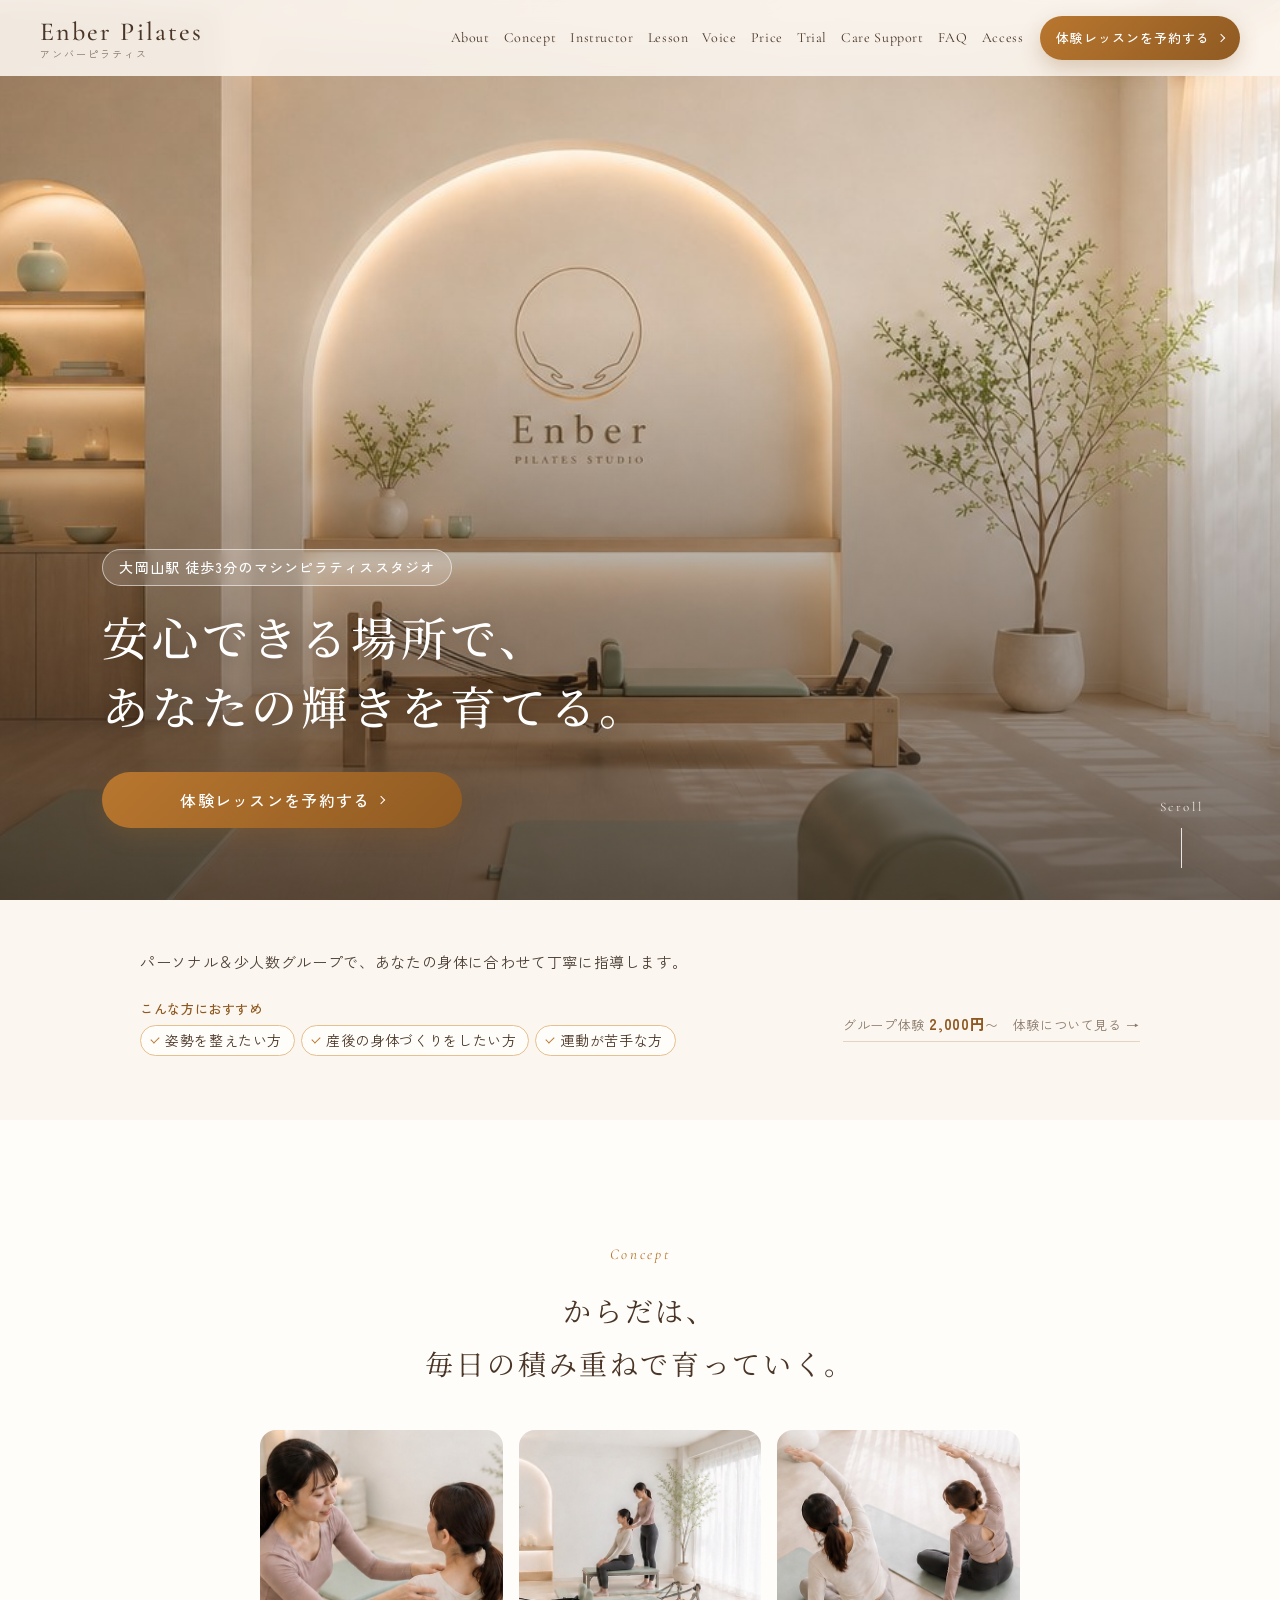
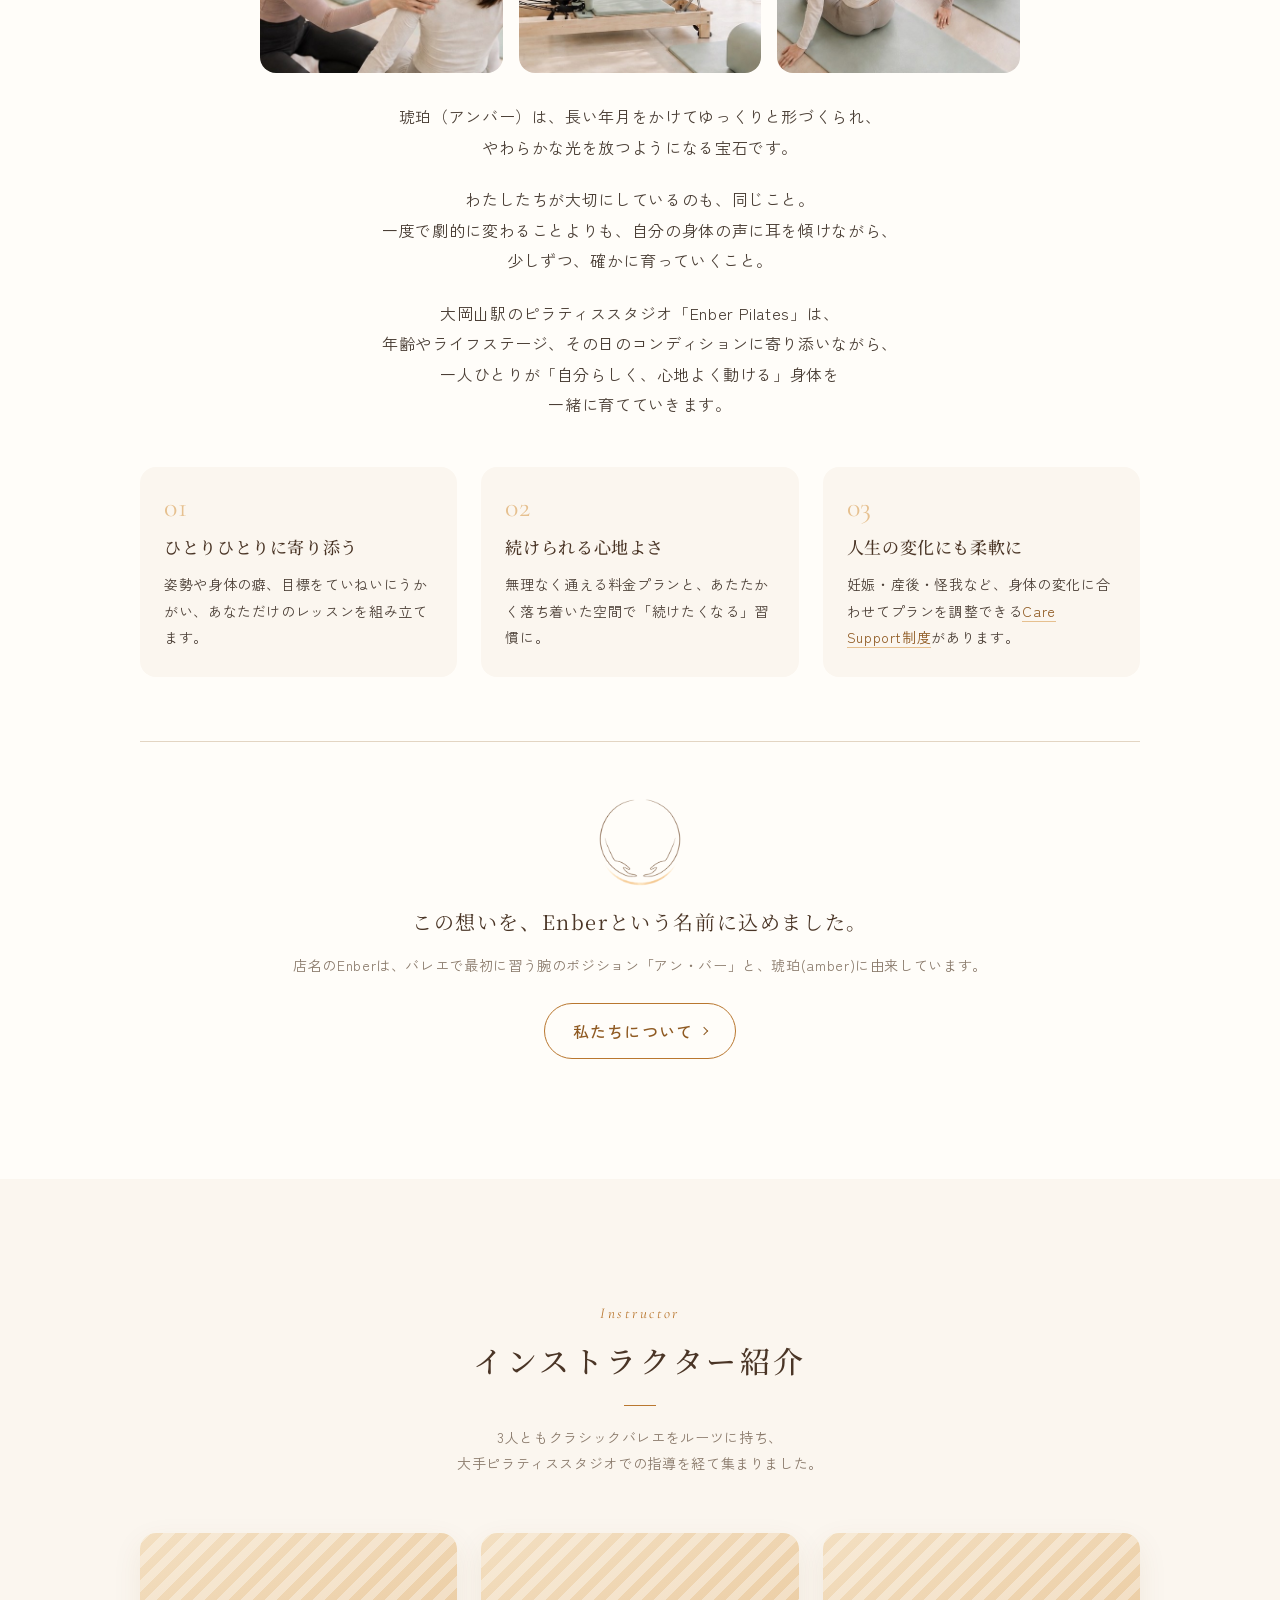
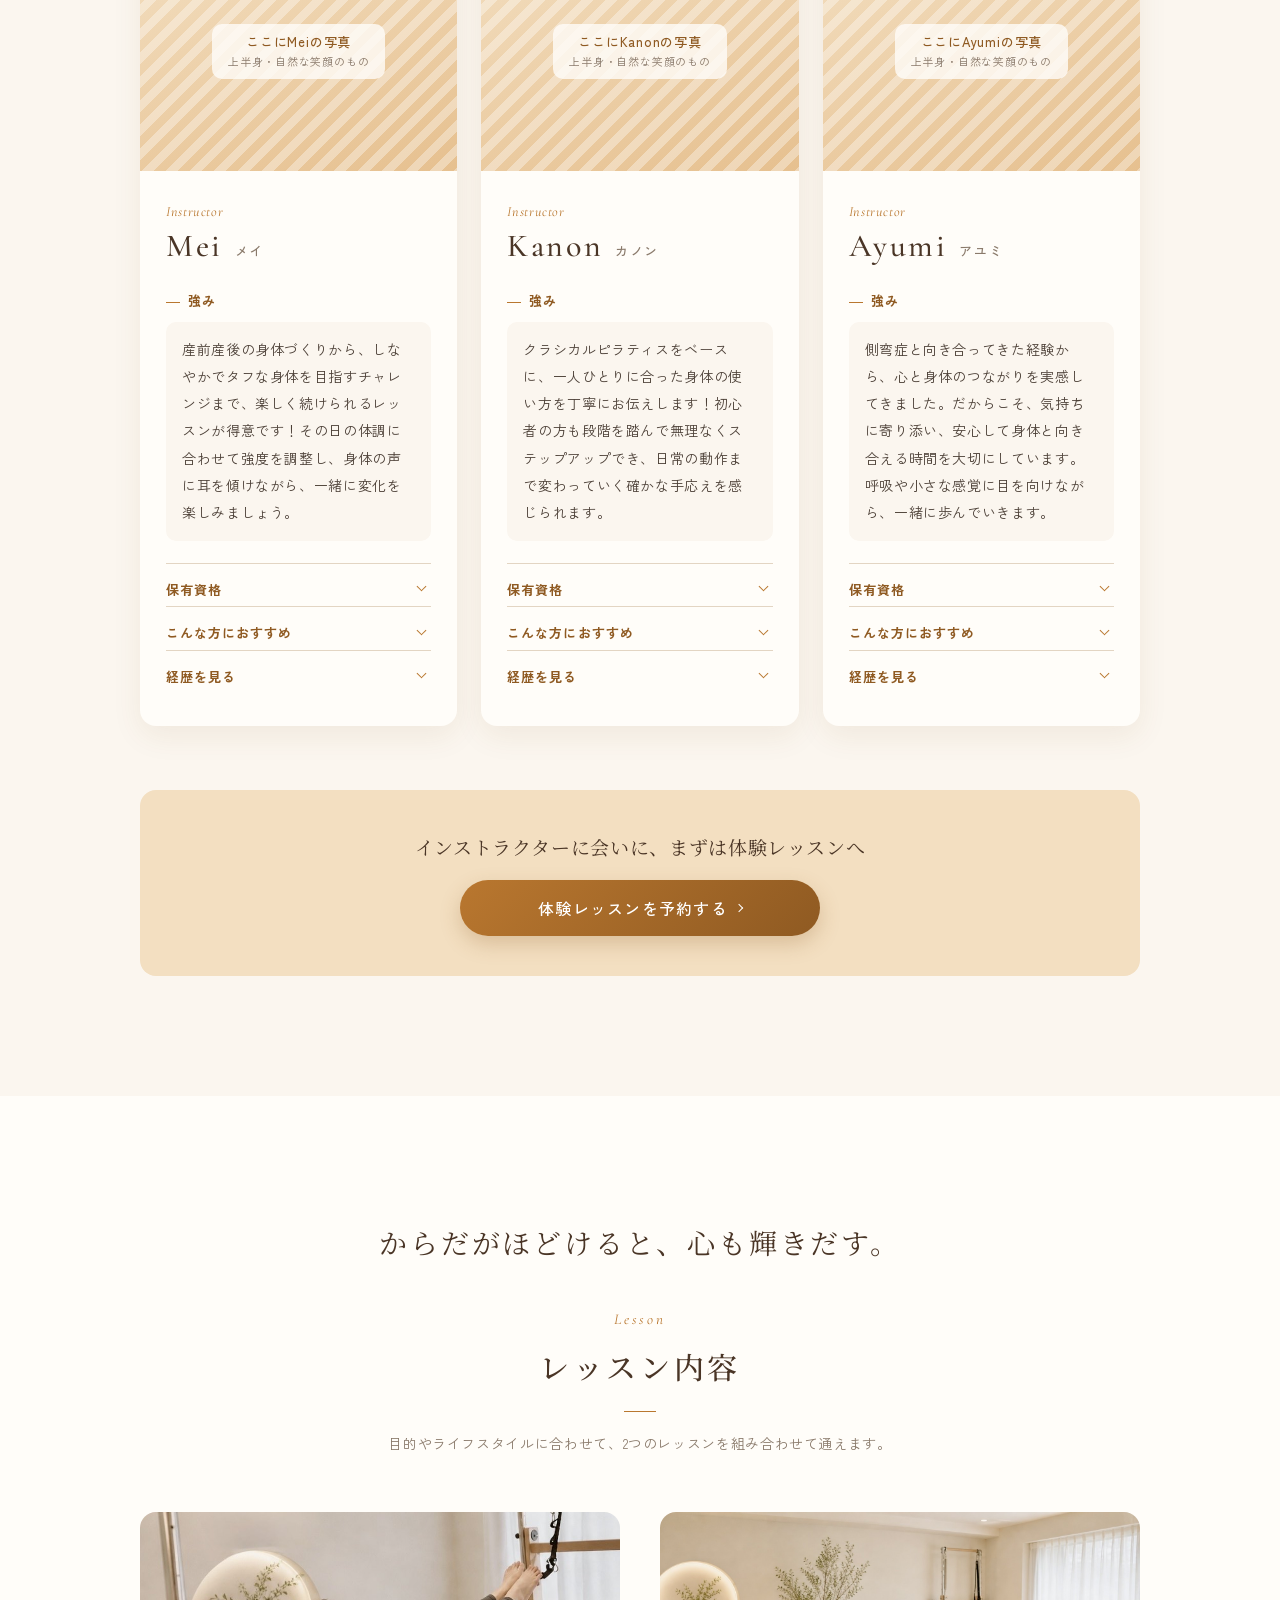
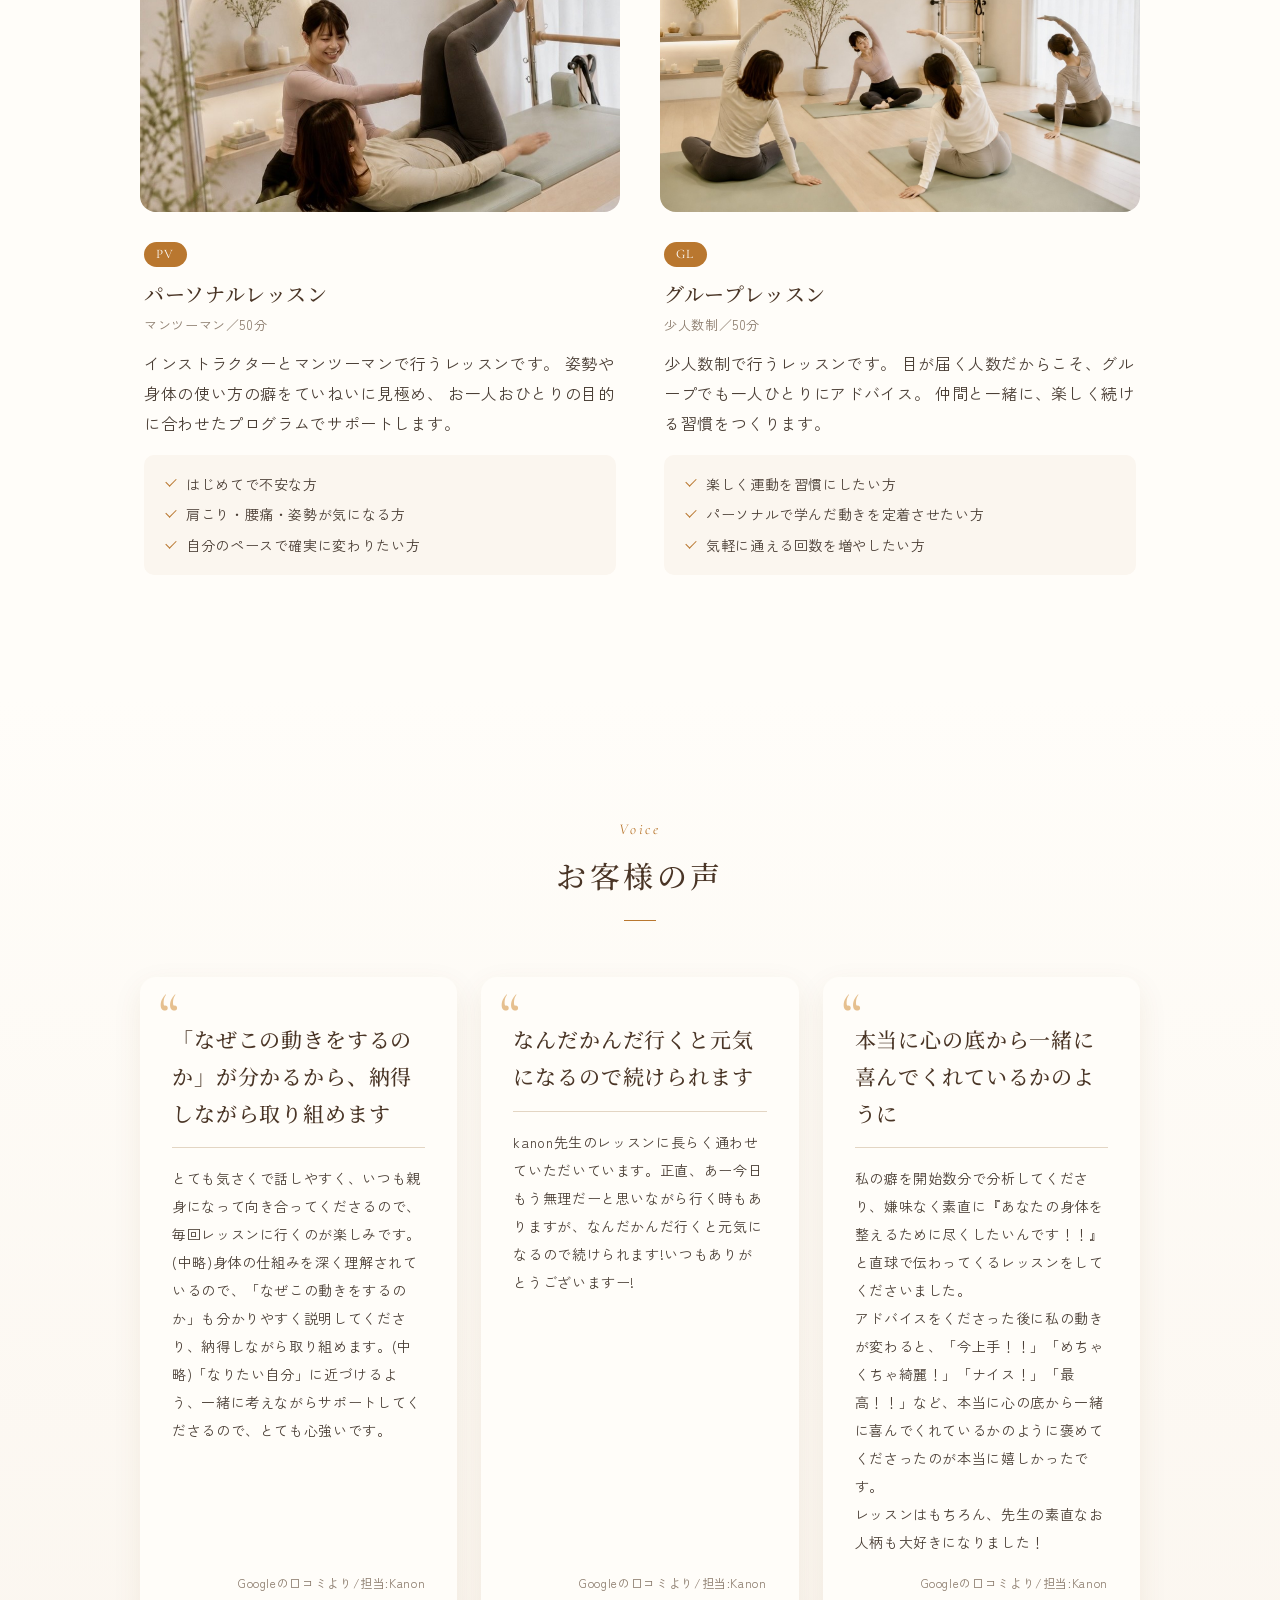
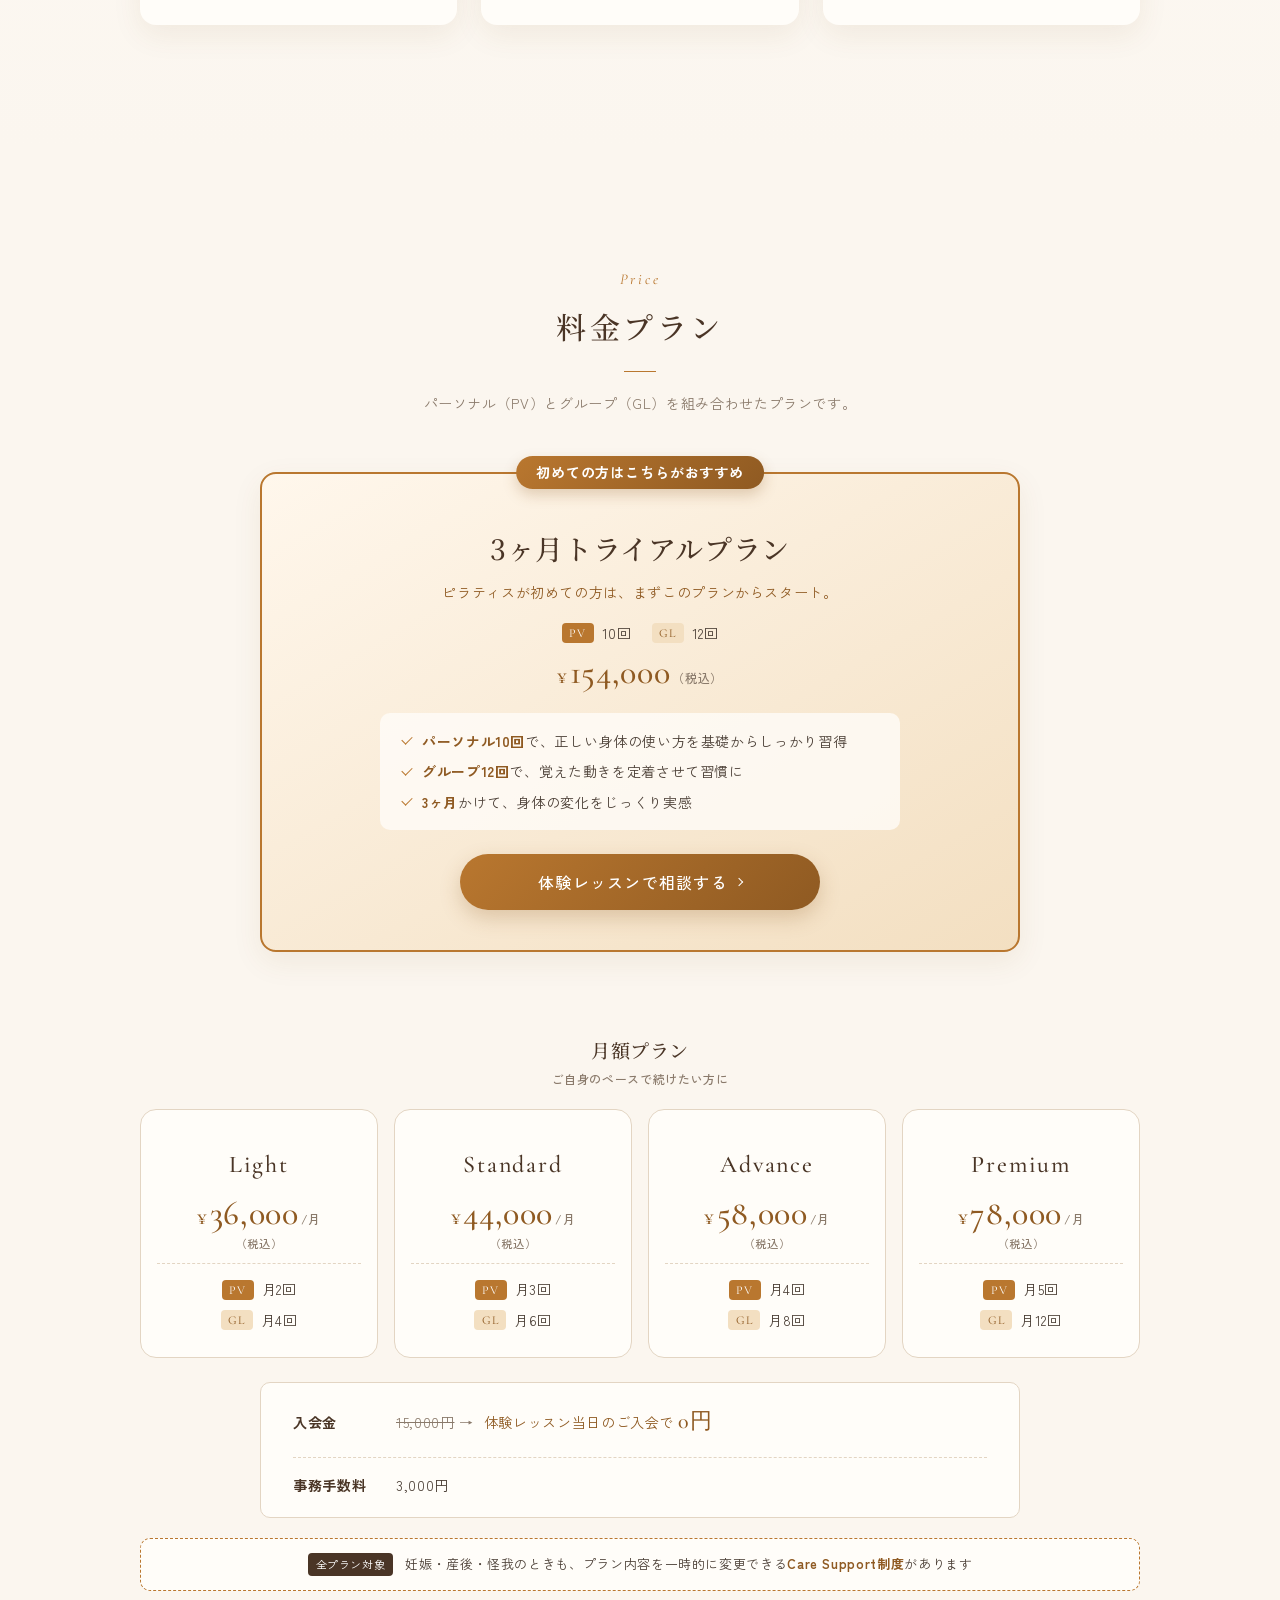
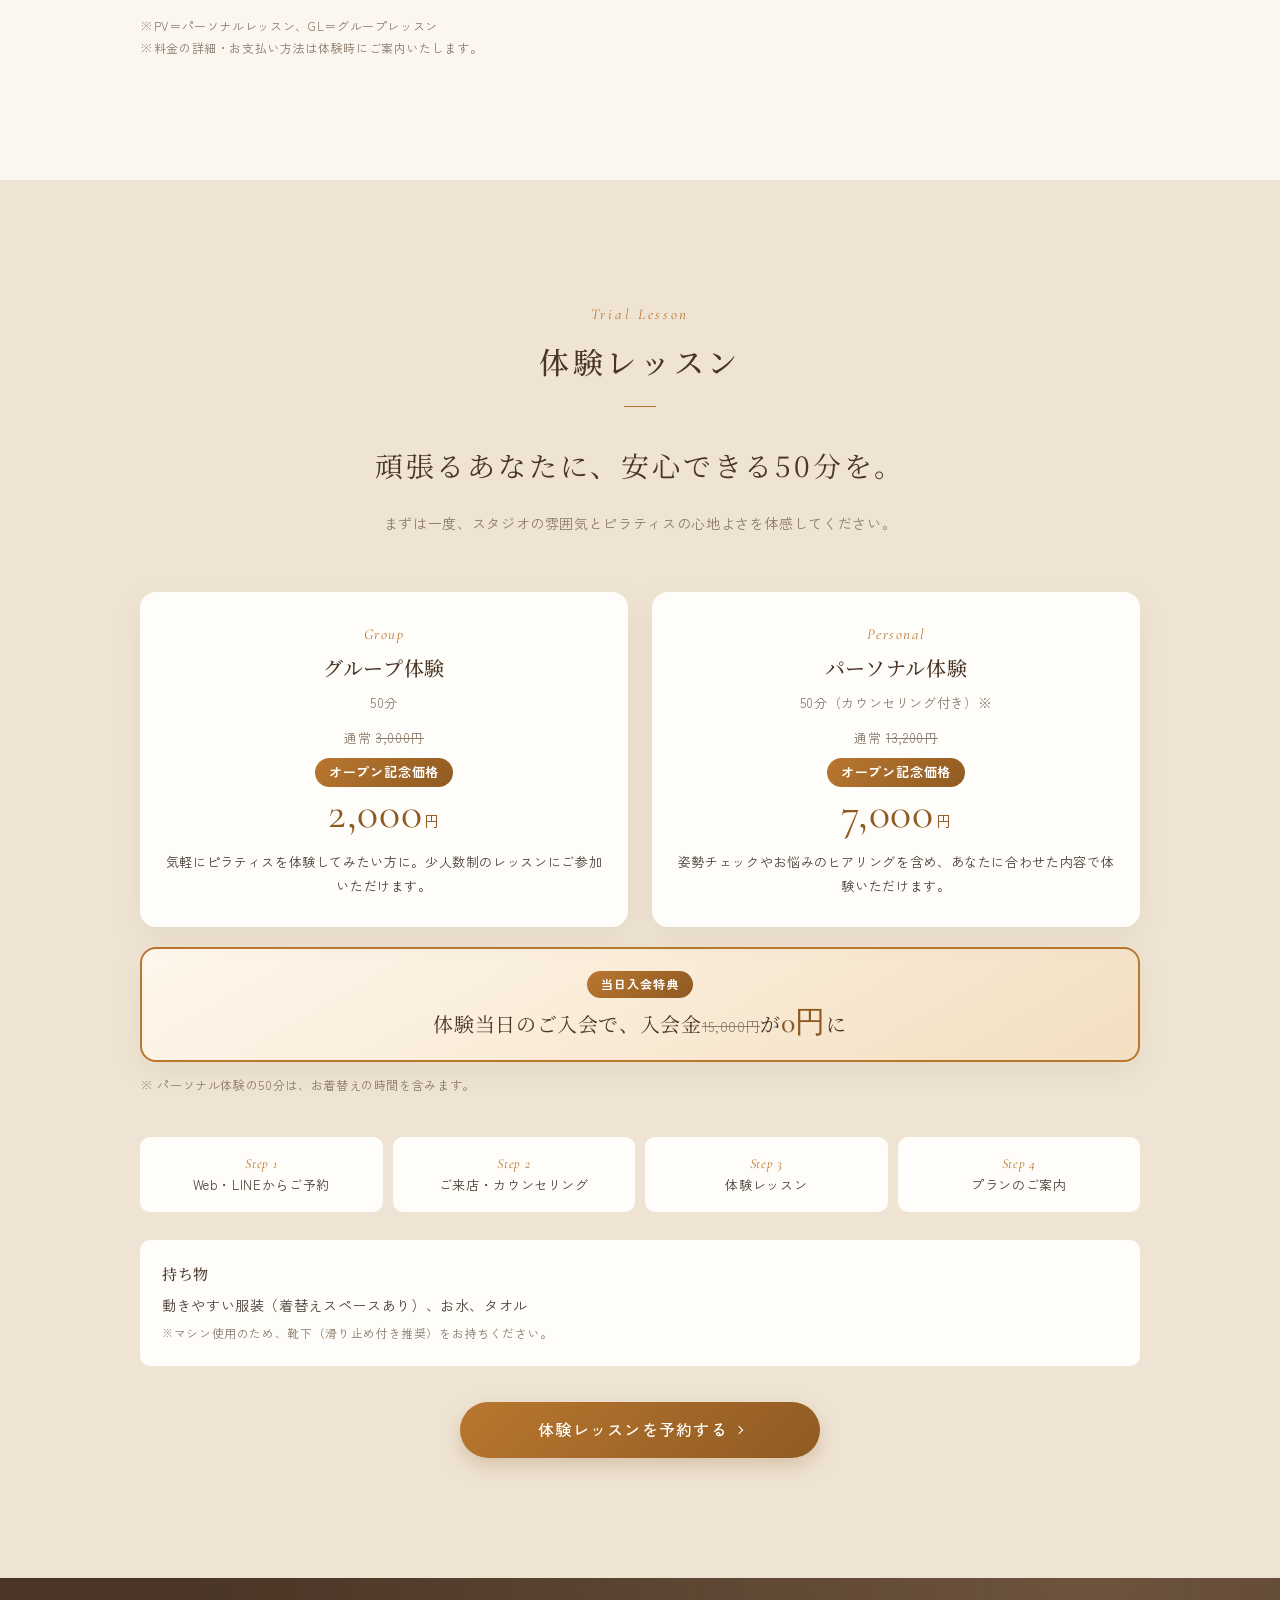
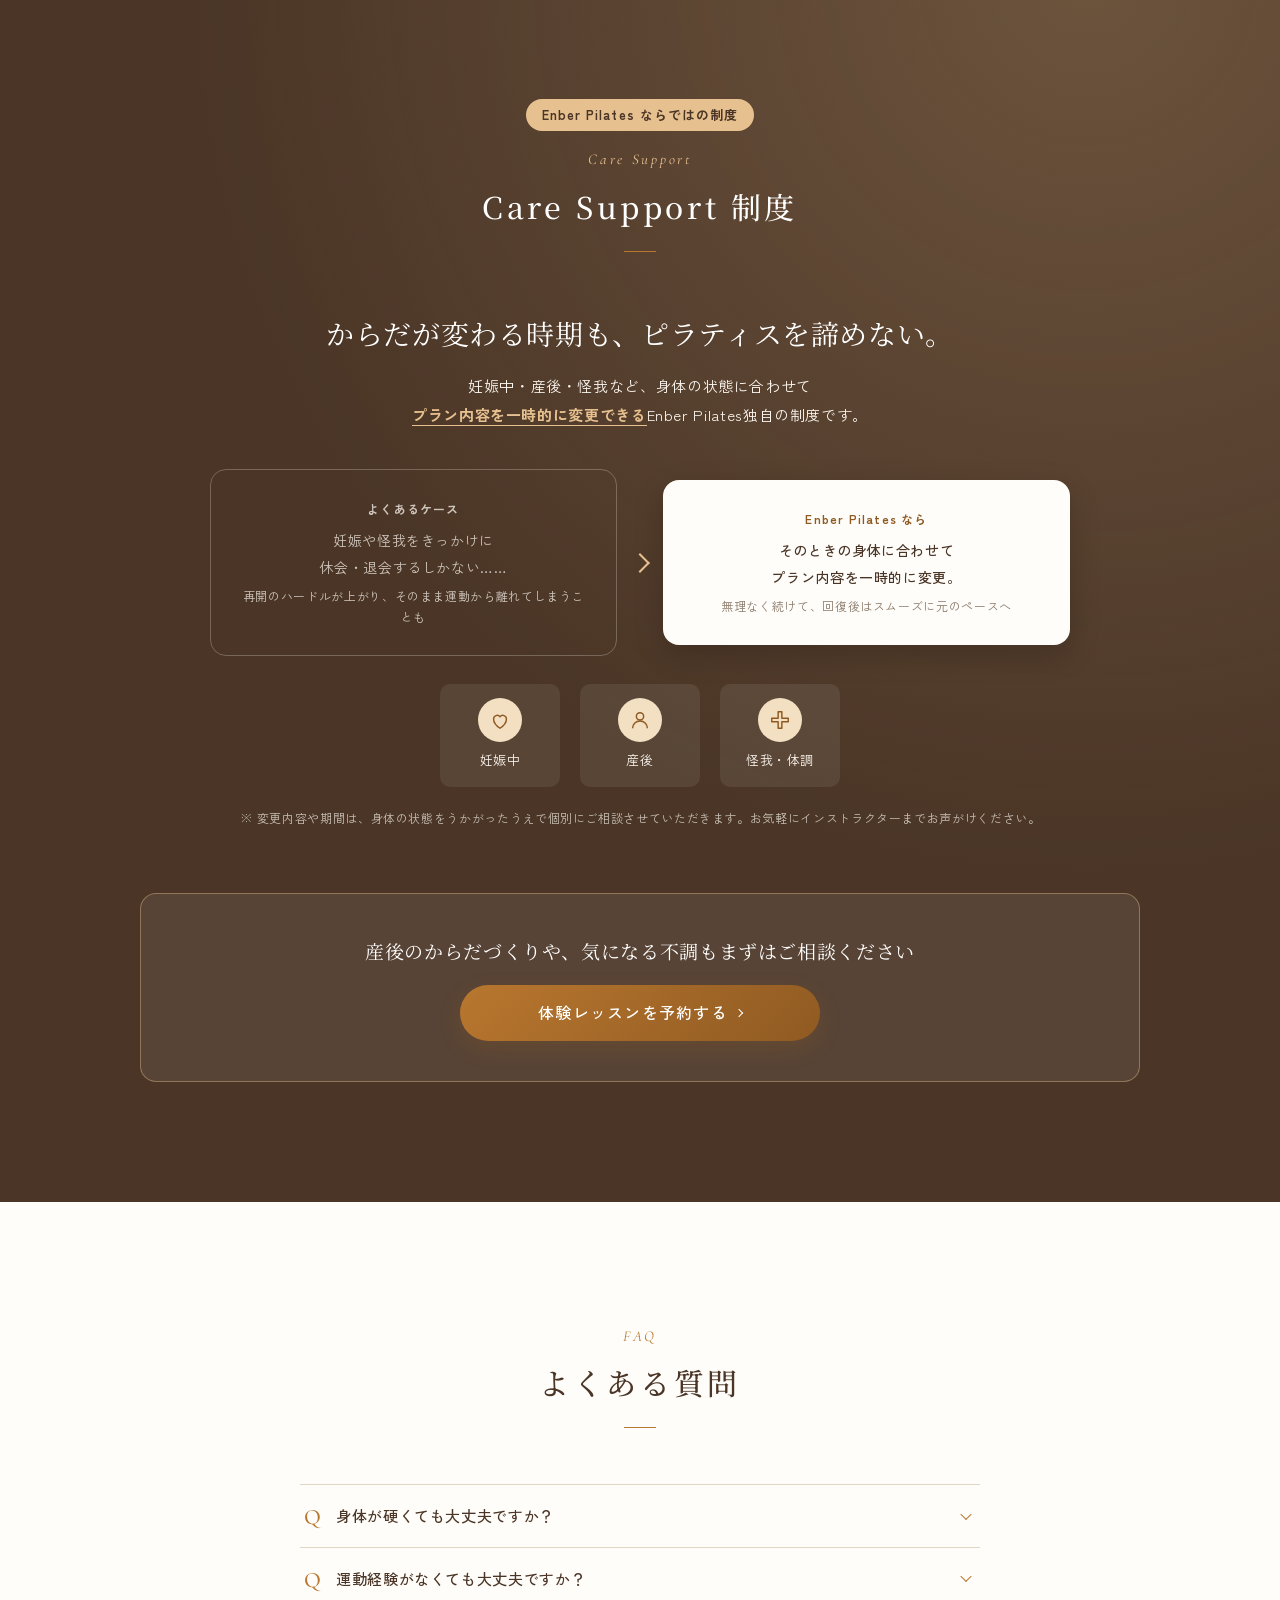
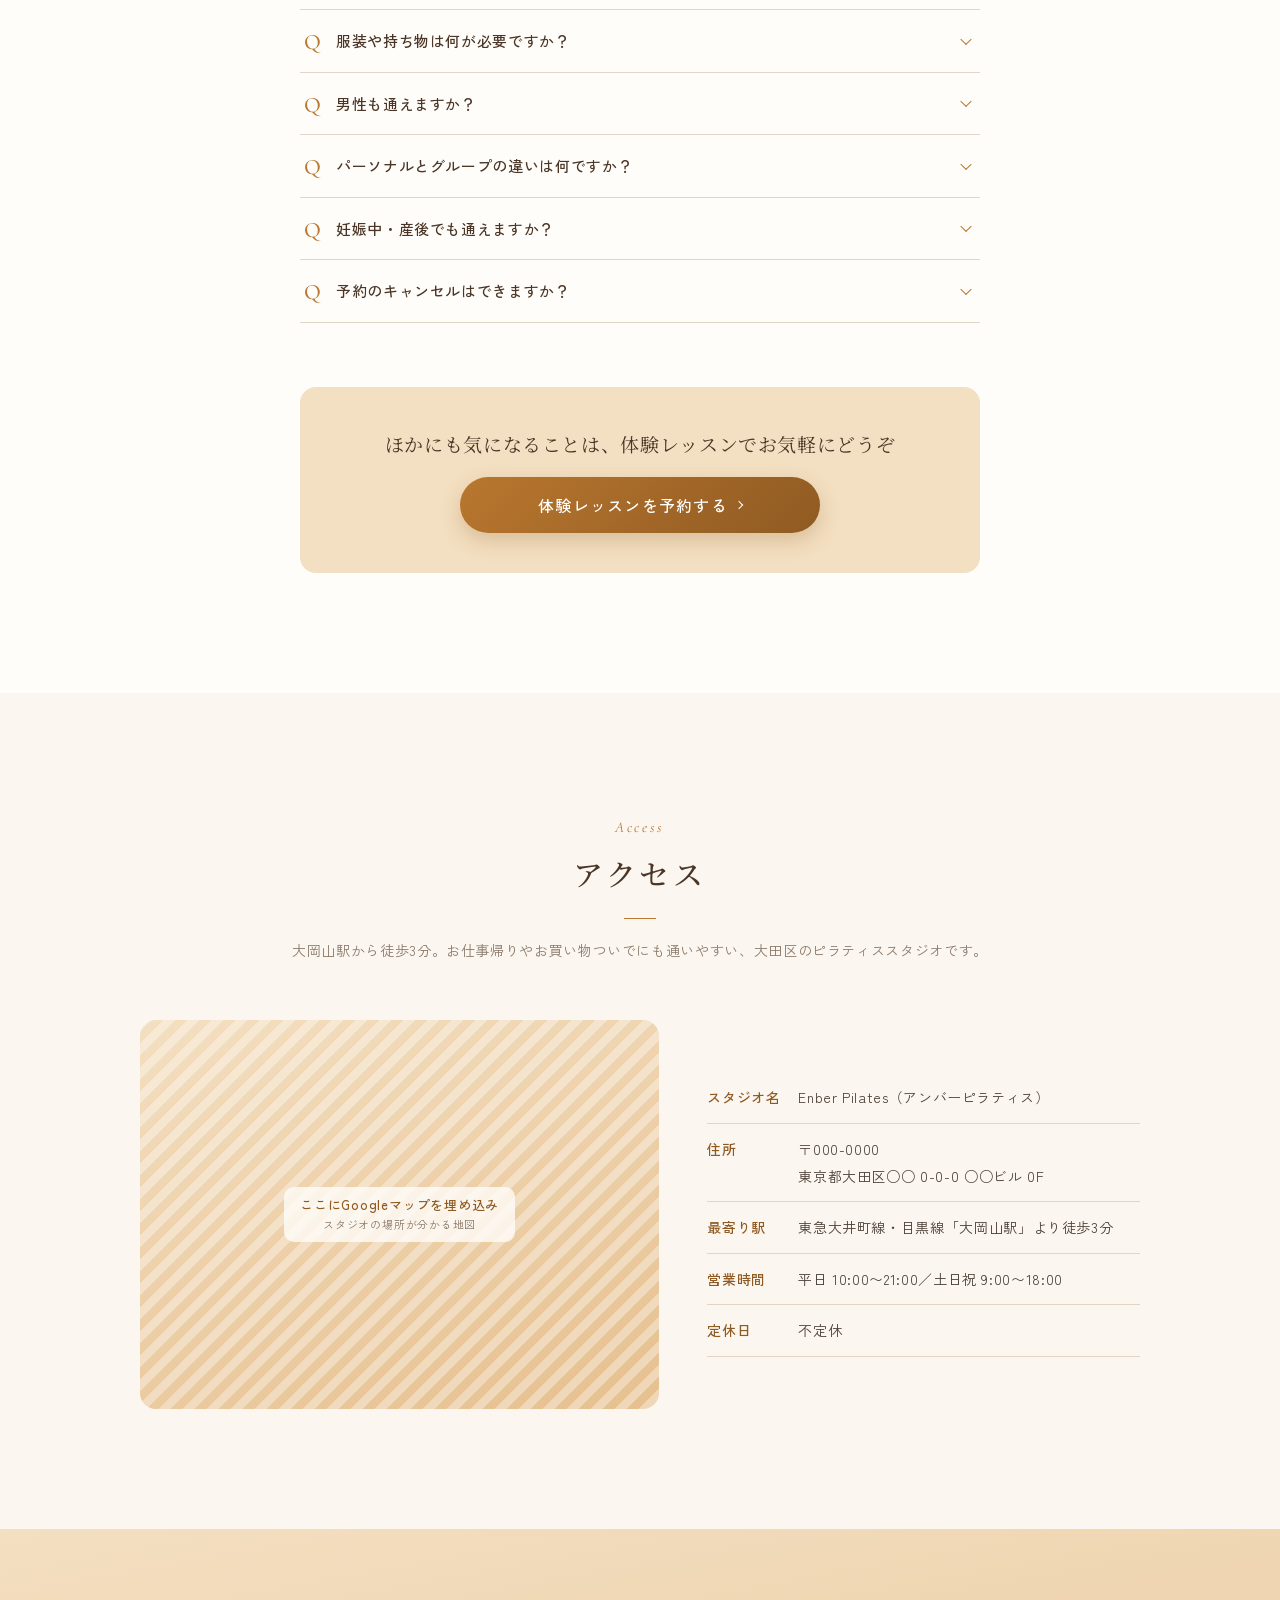
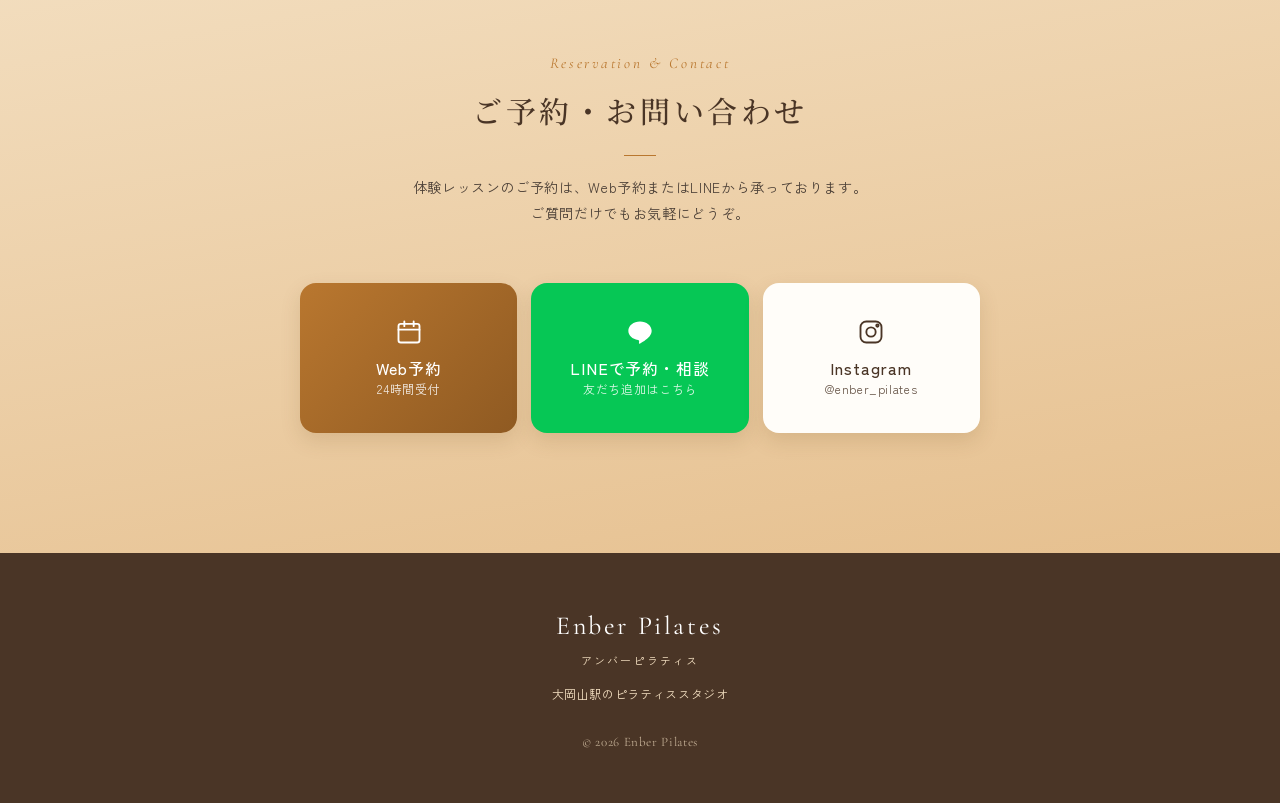
==== commit cca829a7: "Add Voice to the navigation and tune mid-width nav Co-Authored-By: Claude Opus 5.5 <noreply@anthropi" ====
--- a/index.html
+++ b/index.html
@@ -37,6 +37,7 @@
         <li><a href="#concept">Concept<small>想い</small></a></li>
         <li><a href="#instructor">Instructor<small>インストラクター</small></a></li>
         <li><a href="#lesson">Lesson<small>レッスン</small></a></li>
+        <li><a href="#voice">Voice<small>お客様の声</small></a></li>
         <li><a href="#price">Price<small>料金プラン</small></a></li>
         <li><a href="#trial">Trial<small>体験レッスン</small></a></li>
         <li><a href="#care">Care Support<small>ケアサポート制度</small></a></li>
--- a/css/style.css
+++ b/css/style.css
@@ -1330,10 +1330,18 @@
   .fixed-cta { display: none; }
 }
 
-@media (min-width: 768px) and (max-width: 1080px) {
+/* 中くらいの画面幅：メニューがロゴに重ならないよう詰める */
+@media (min-width: 768px) and (max-width: 1280px) {
+  .nav { gap: 16px; }
   .nav__list { gap: 14px; }
   .nav__list a { font-size: 14px; }
-  .nav__list li:nth-child(n+6) { display: none; }
+  .nav__cta { padding: 8px 16px; font-size: 13px; }
+}
+@media (min-width: 768px) and (max-width: 1060px) {
+  .nav__list li:nth-child(n+7) { display: none; }
+}
+@media (min-width: 768px) and (max-width: 840px) {
+  .nav__list li:nth-child(n+5) { display: none; }
 }
 
 @keyframes scrollLine {
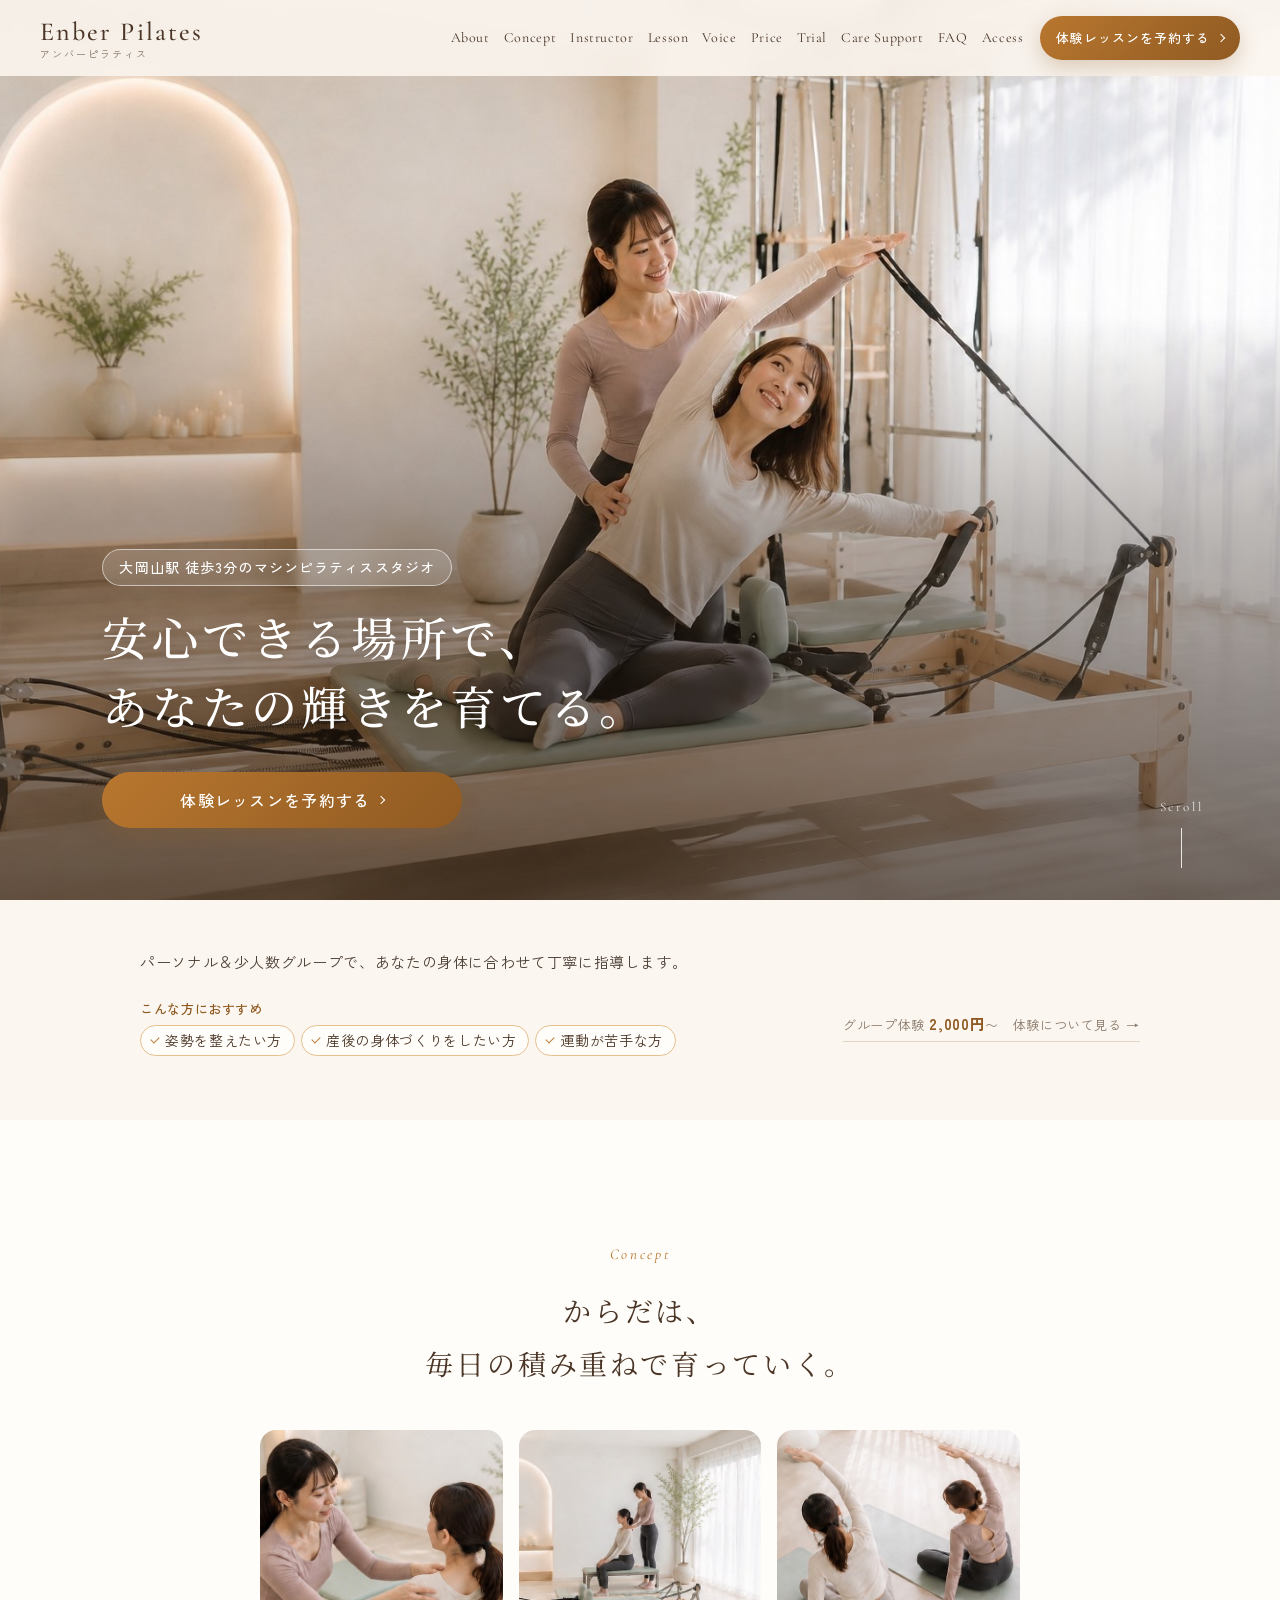
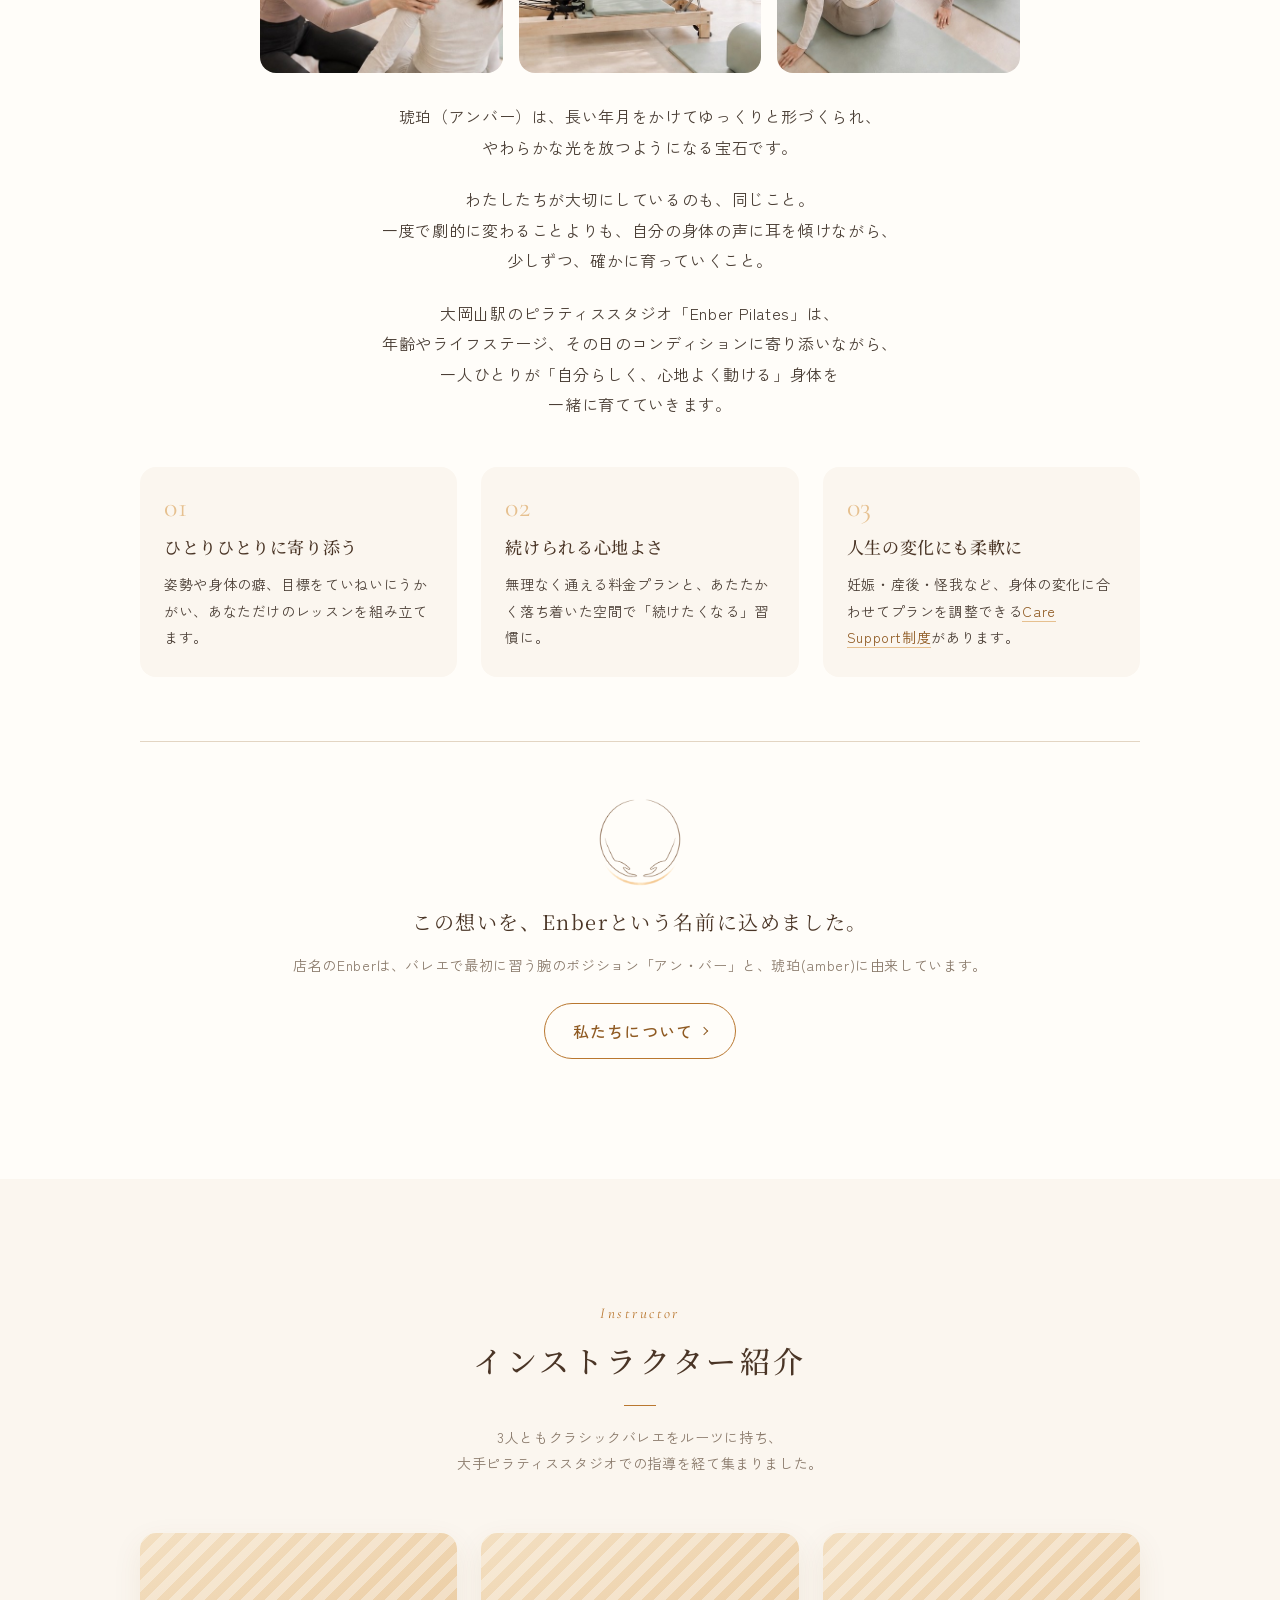
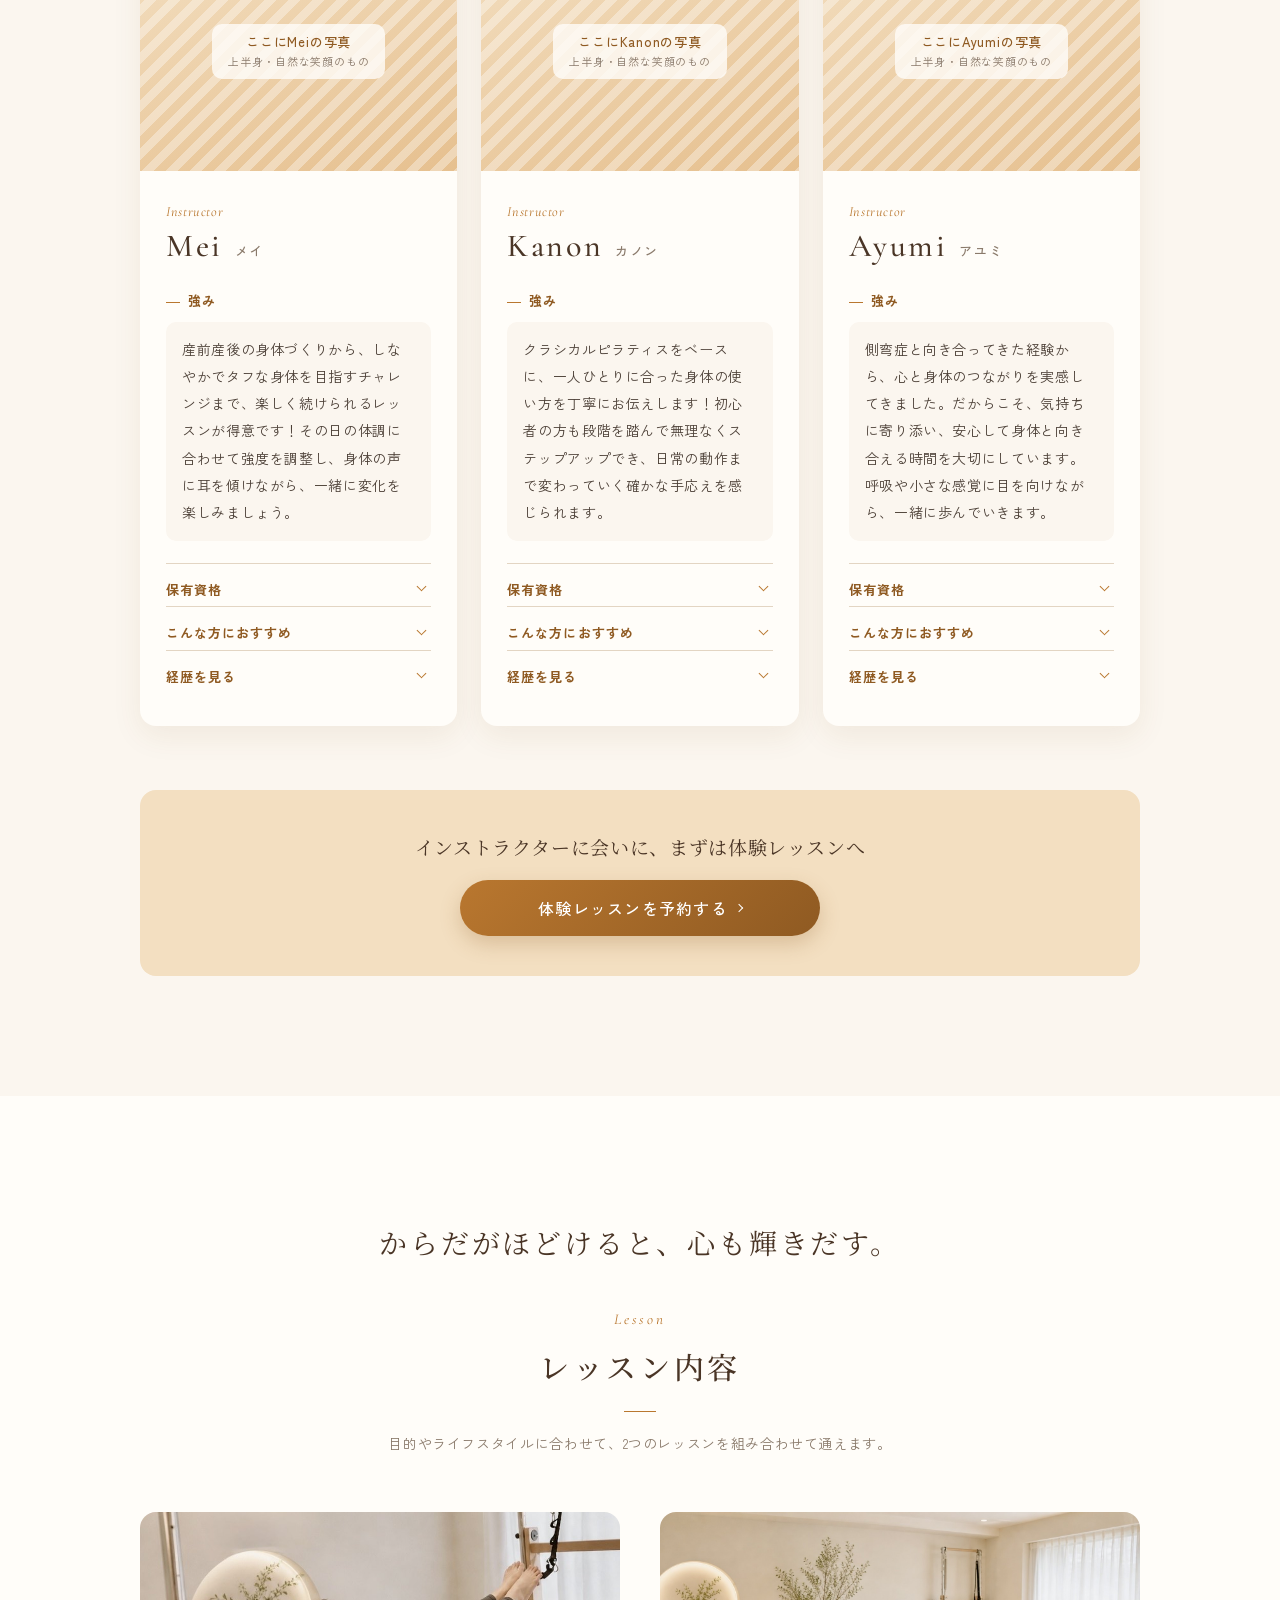
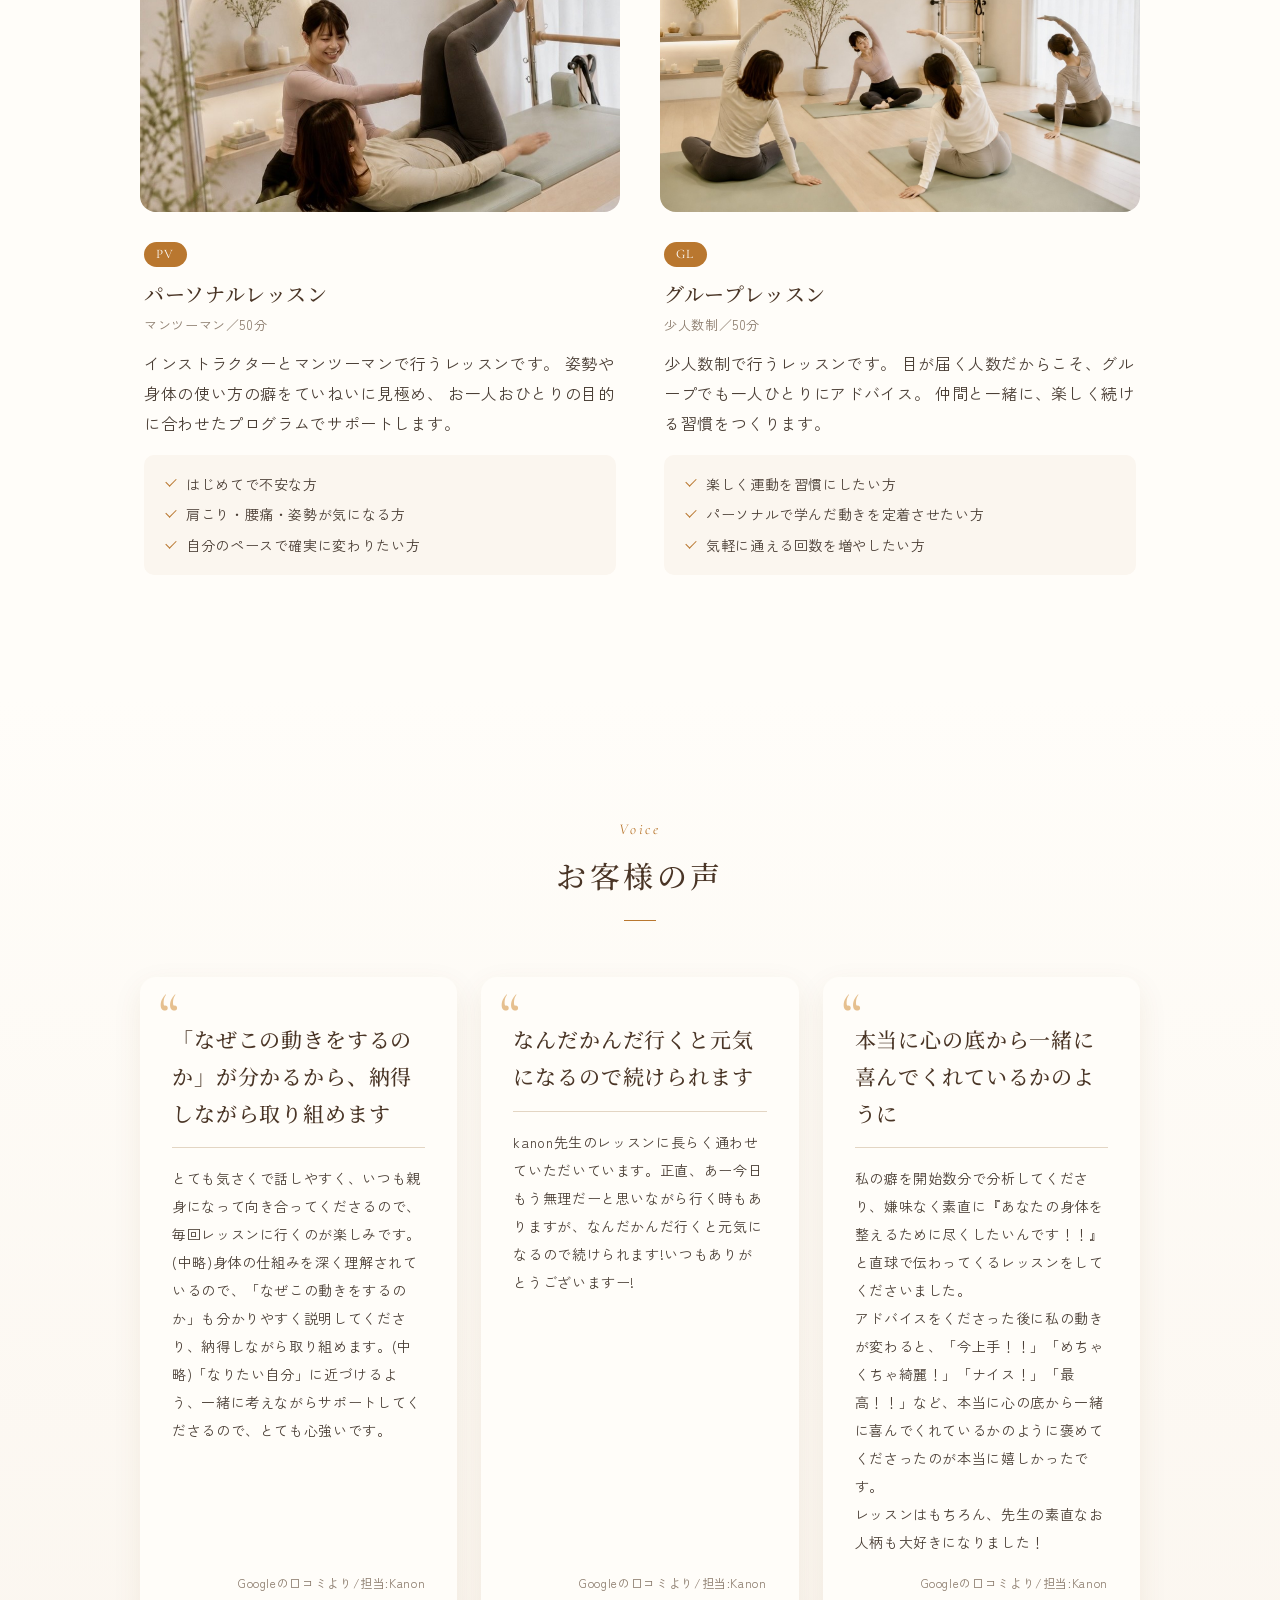
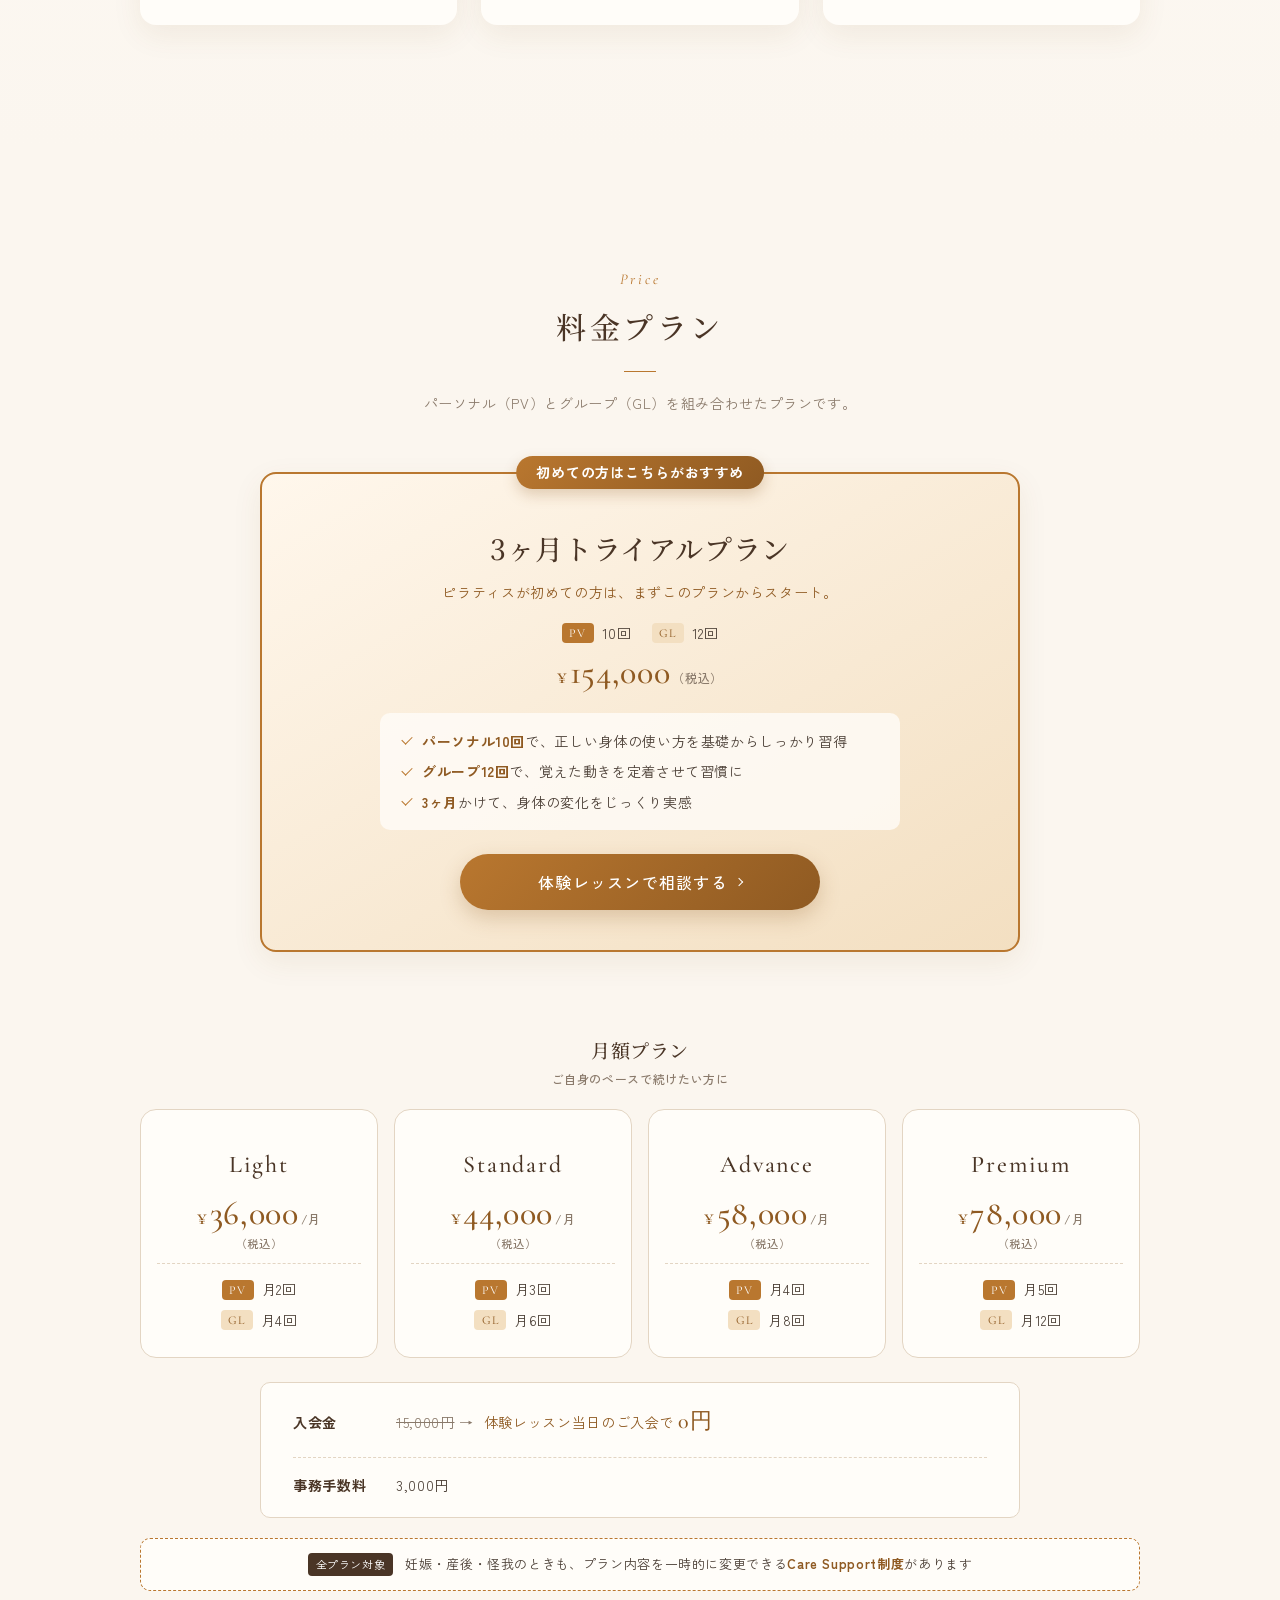
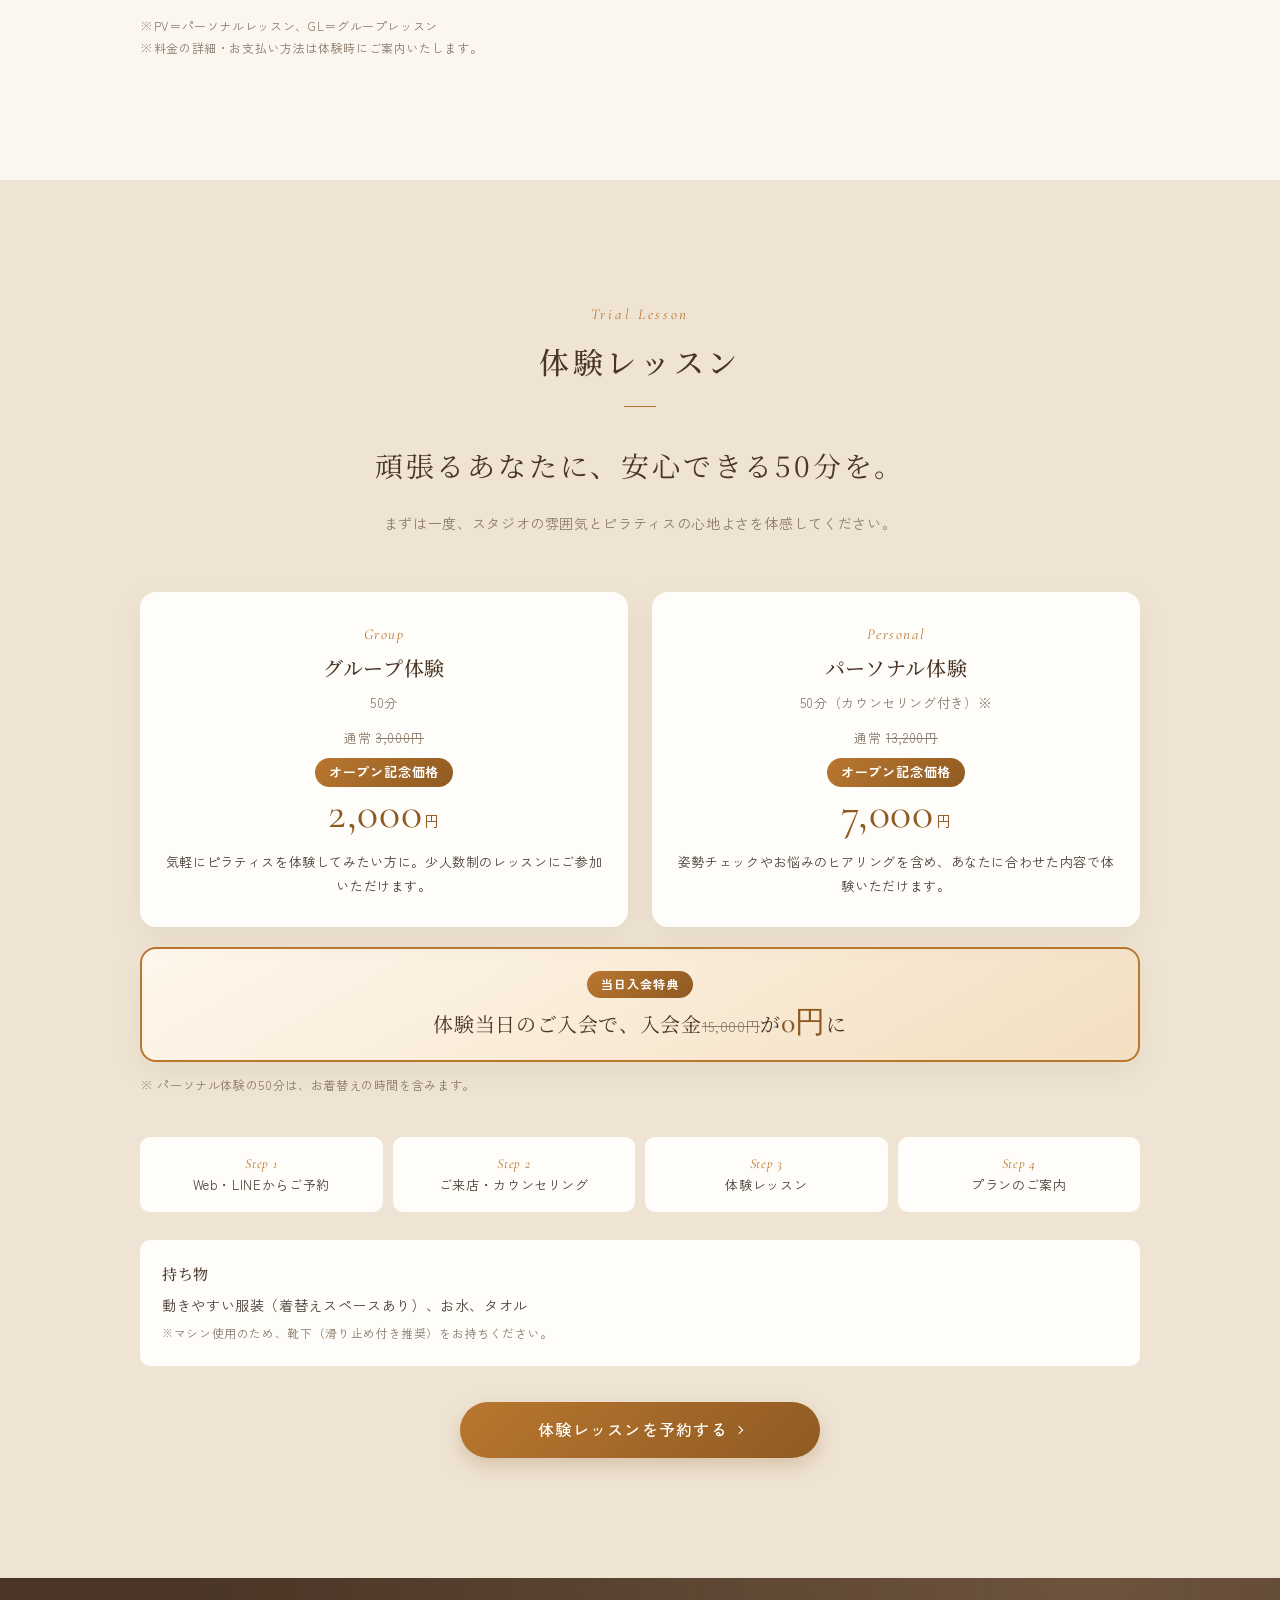
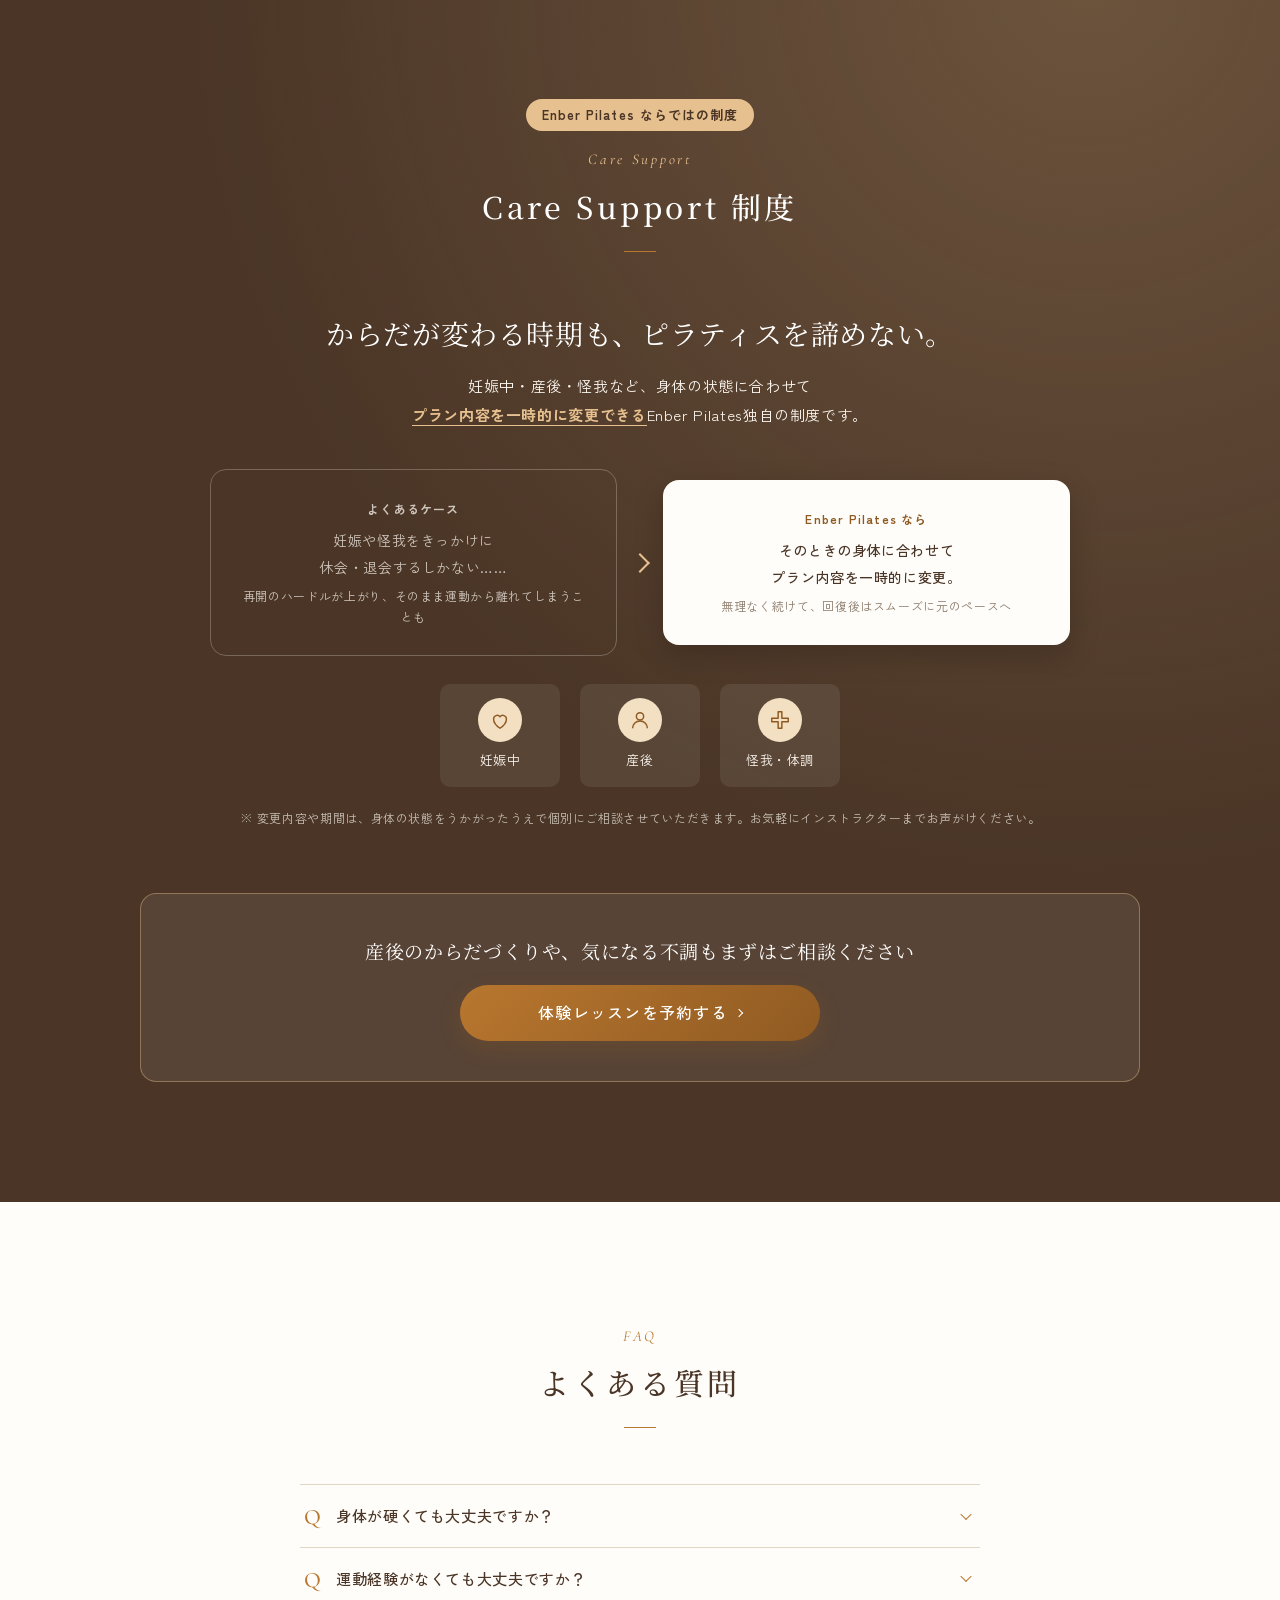
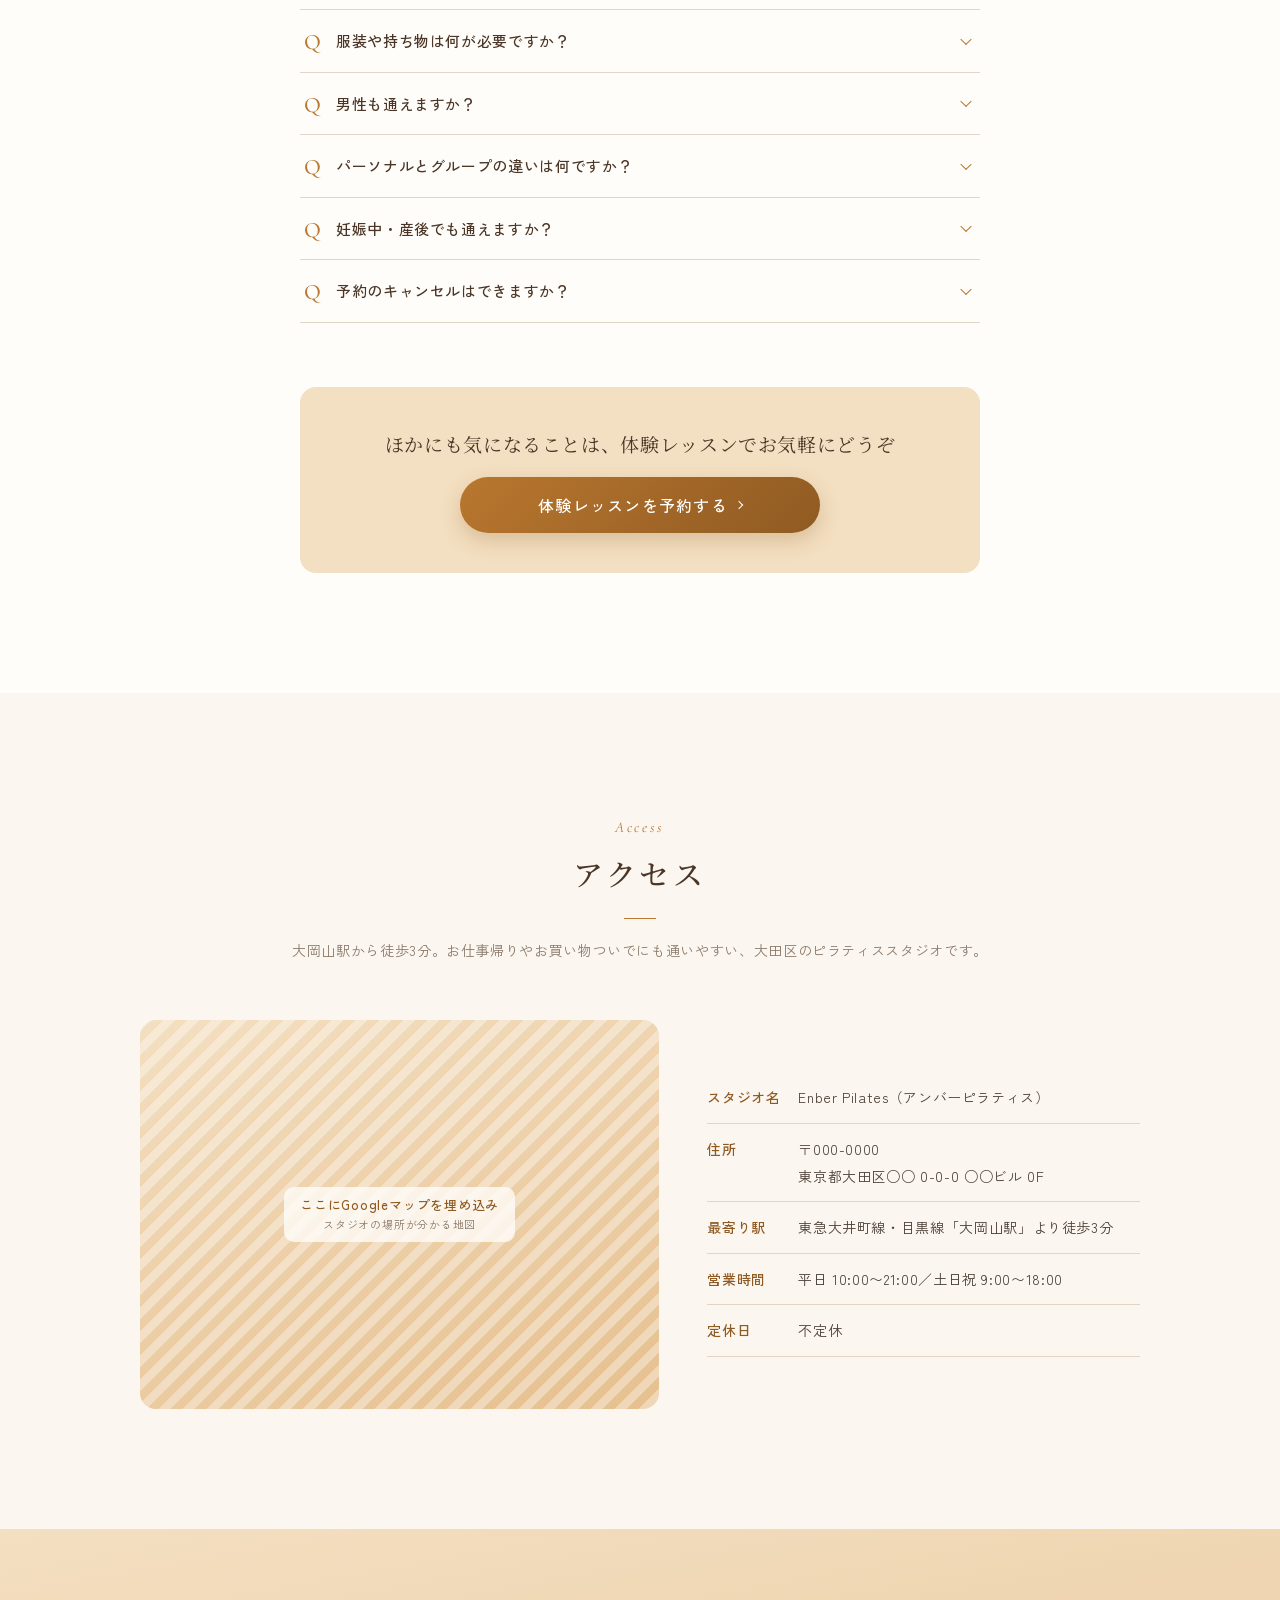
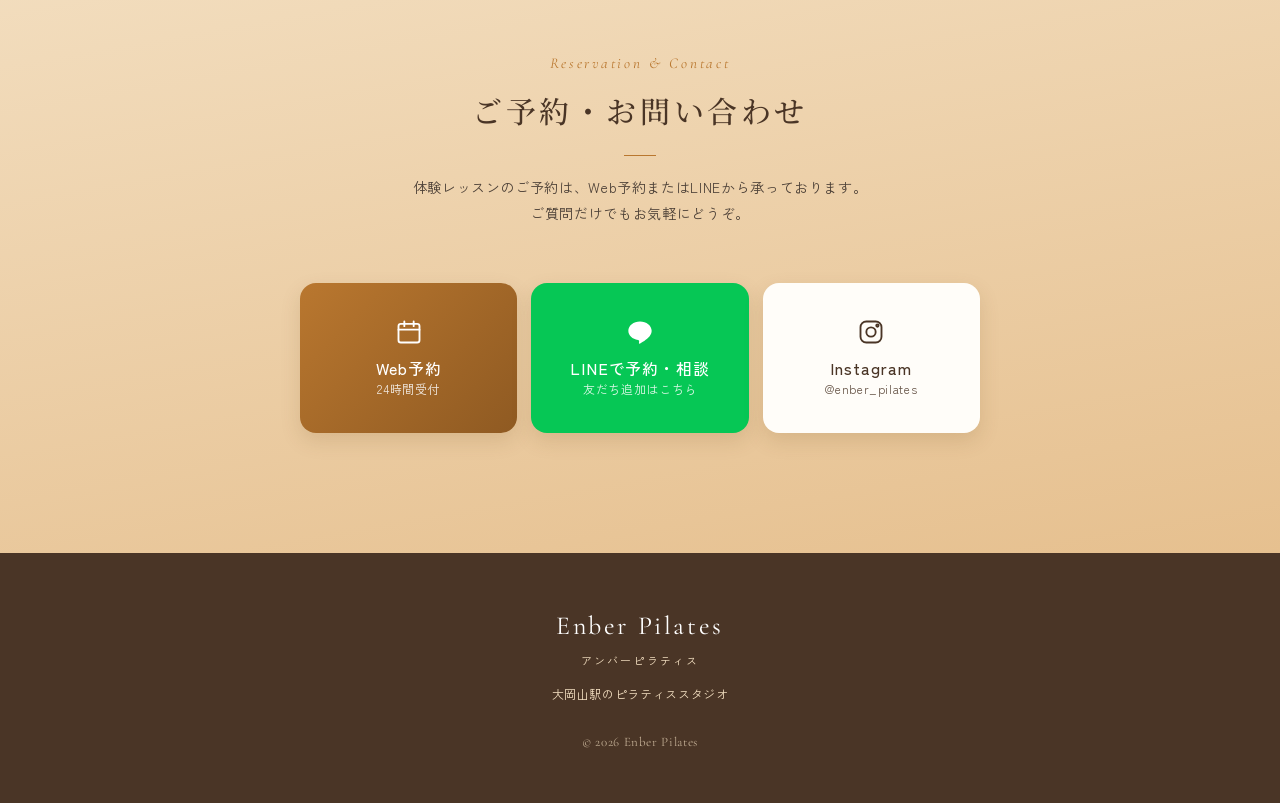
==== commit c5a182b3: "Rotate three hero photos every 5 seconds with a crossfade Co-Authored-By: Claude Opus 5.5 <noreply@a" ====
--- a/index.html
+++ b/index.html
@@ -54,8 +54,11 @@
     <section class="hero">
       <!-- 全画面の写真＋重ねる文字 -->
       <div class="hero__visual">
-        <div class="hero__image photo">
-          <img src="images/studio-main.jpg" alt="やわらかな光が差し込むスタジオ。アーチの壁にEnberのロゴとリフォーマーが並ぶ" width="1150" height="652">
+        <!-- スライドショー：5秒ごとに切り替え。写真を増やすときは img を1行追加 -->
+        <div class="hero__image photo" id="heroSlides">
+          <img class="is-active" src="images/studio-main.jpg" alt="やわらかな光が差し込むスタジオ。アーチの壁にEnberのロゴとリフォーマーが並ぶ" width="1150" height="652">
+          <img src="images/hero-personal.jpg" alt="インストラクターがそばでサポートする、リフォーマーでのパーソナルレッスン" width="1536" height="1024" style="object-position: 52% 50%;">
+          <img src="images/hero-group.jpg" alt="窓辺で並んで腕を伸ばす、グループレッスンの様子" width="1536" height="1024" style="object-position: 48% 50%;">
         </div>
         <div class="hero__overlay">
           <p class="hero__eyebrow">大岡山駅 徒歩3分のマシンピラティススタジオ</p>
--- a/css/style.css
+++ b/css/style.css
@@ -244,7 +244,14 @@
   color: #fff;
 }
 .hero__image { position: absolute; inset: 0; }
-.hero__image img { object-position: 45% 50%; }
+.hero__image img {
+  position: absolute;
+  inset: 0;
+  object-position: 45% 50%;
+  opacity: 0;
+  transition: opacity 1.6s ease;
+}
+.hero__image img.is-active { opacity: 1; }
 /* 文字が埋もれないよう、写真の下側に暗めのグラデーション */
 .hero__visual::after {
   content: "";
@@ -1194,7 +1201,7 @@
 
   /* Hero */
   .hero__visual { min-height: 600px; }
-  .hero__image img { object-position: 50% 50%; }
+  .hero__image img { object-position: 50% 50% !important; }
   .hero__visual::after {
     background: linear-gradient(180deg, rgba(43, 30, 20, 0) 35%, rgba(43, 30, 20, 0.3) 58%, rgba(43, 30, 20, 0.68) 100%);
   }
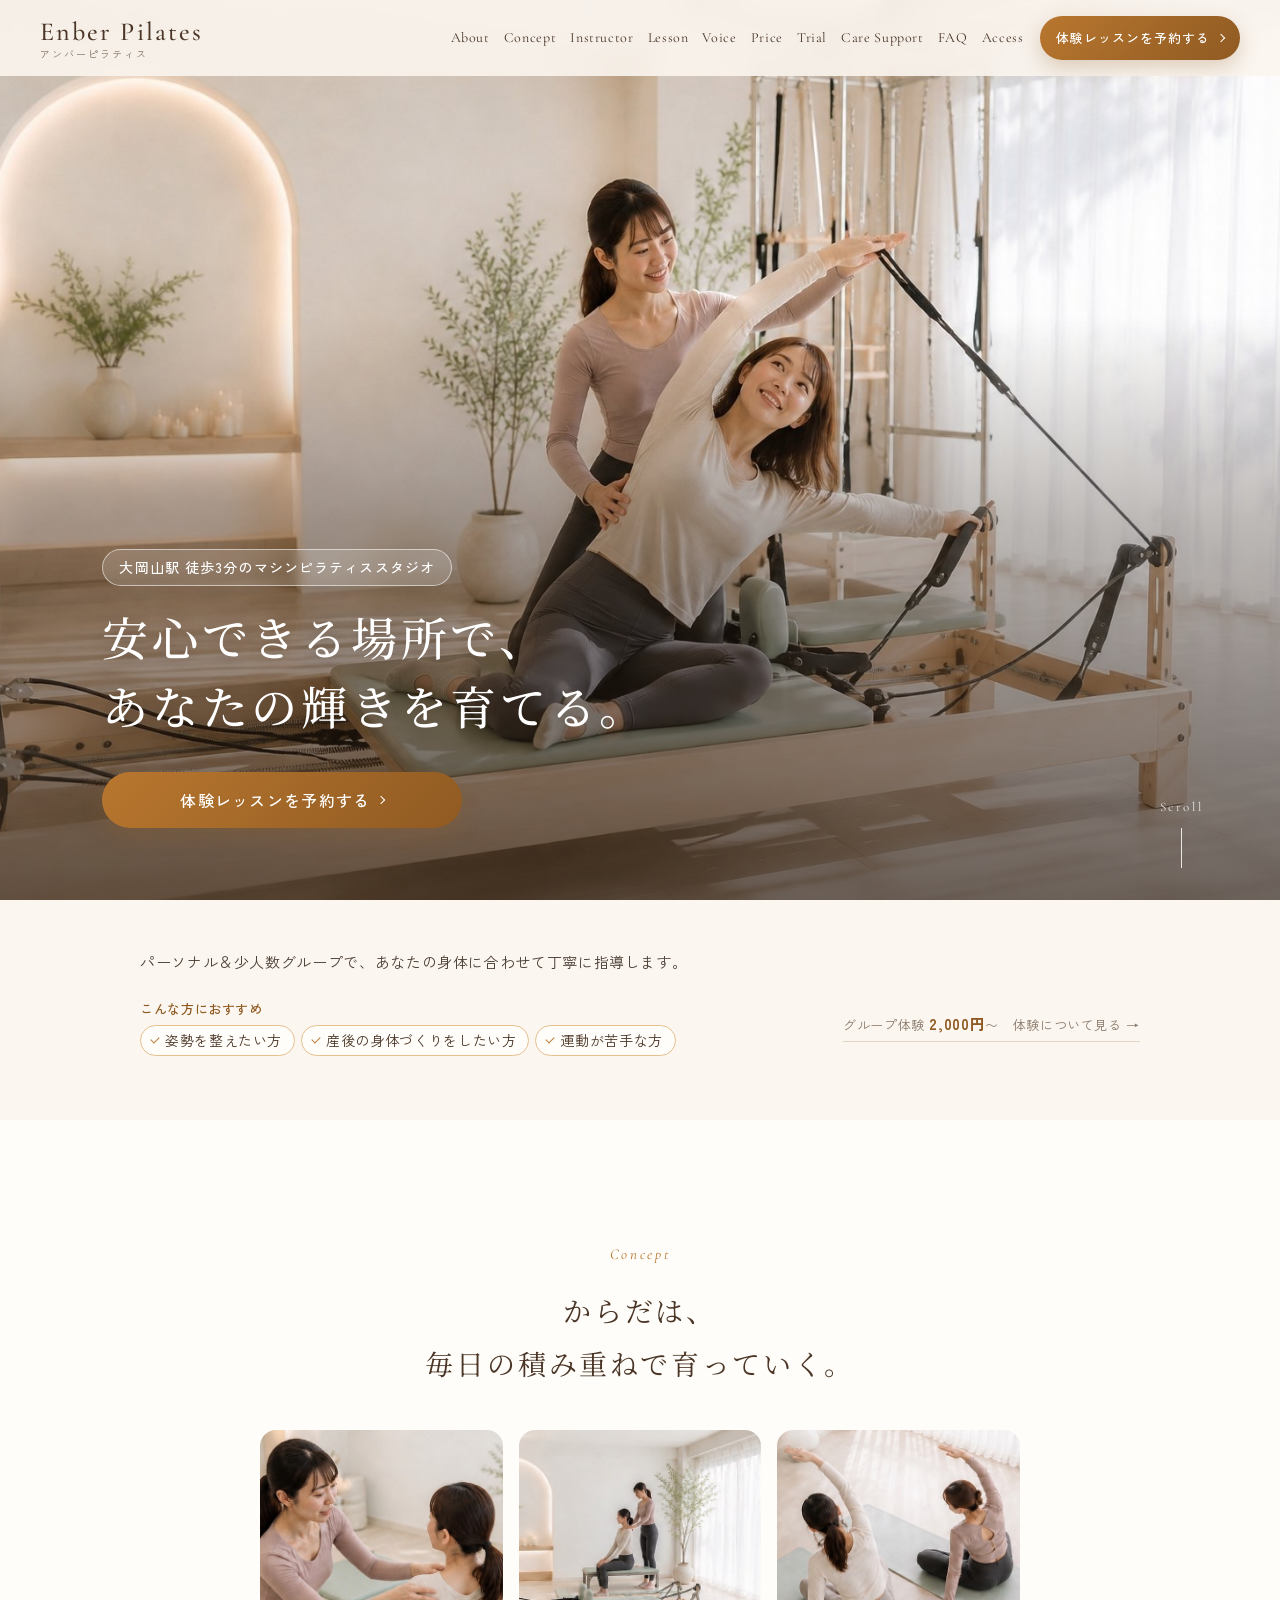
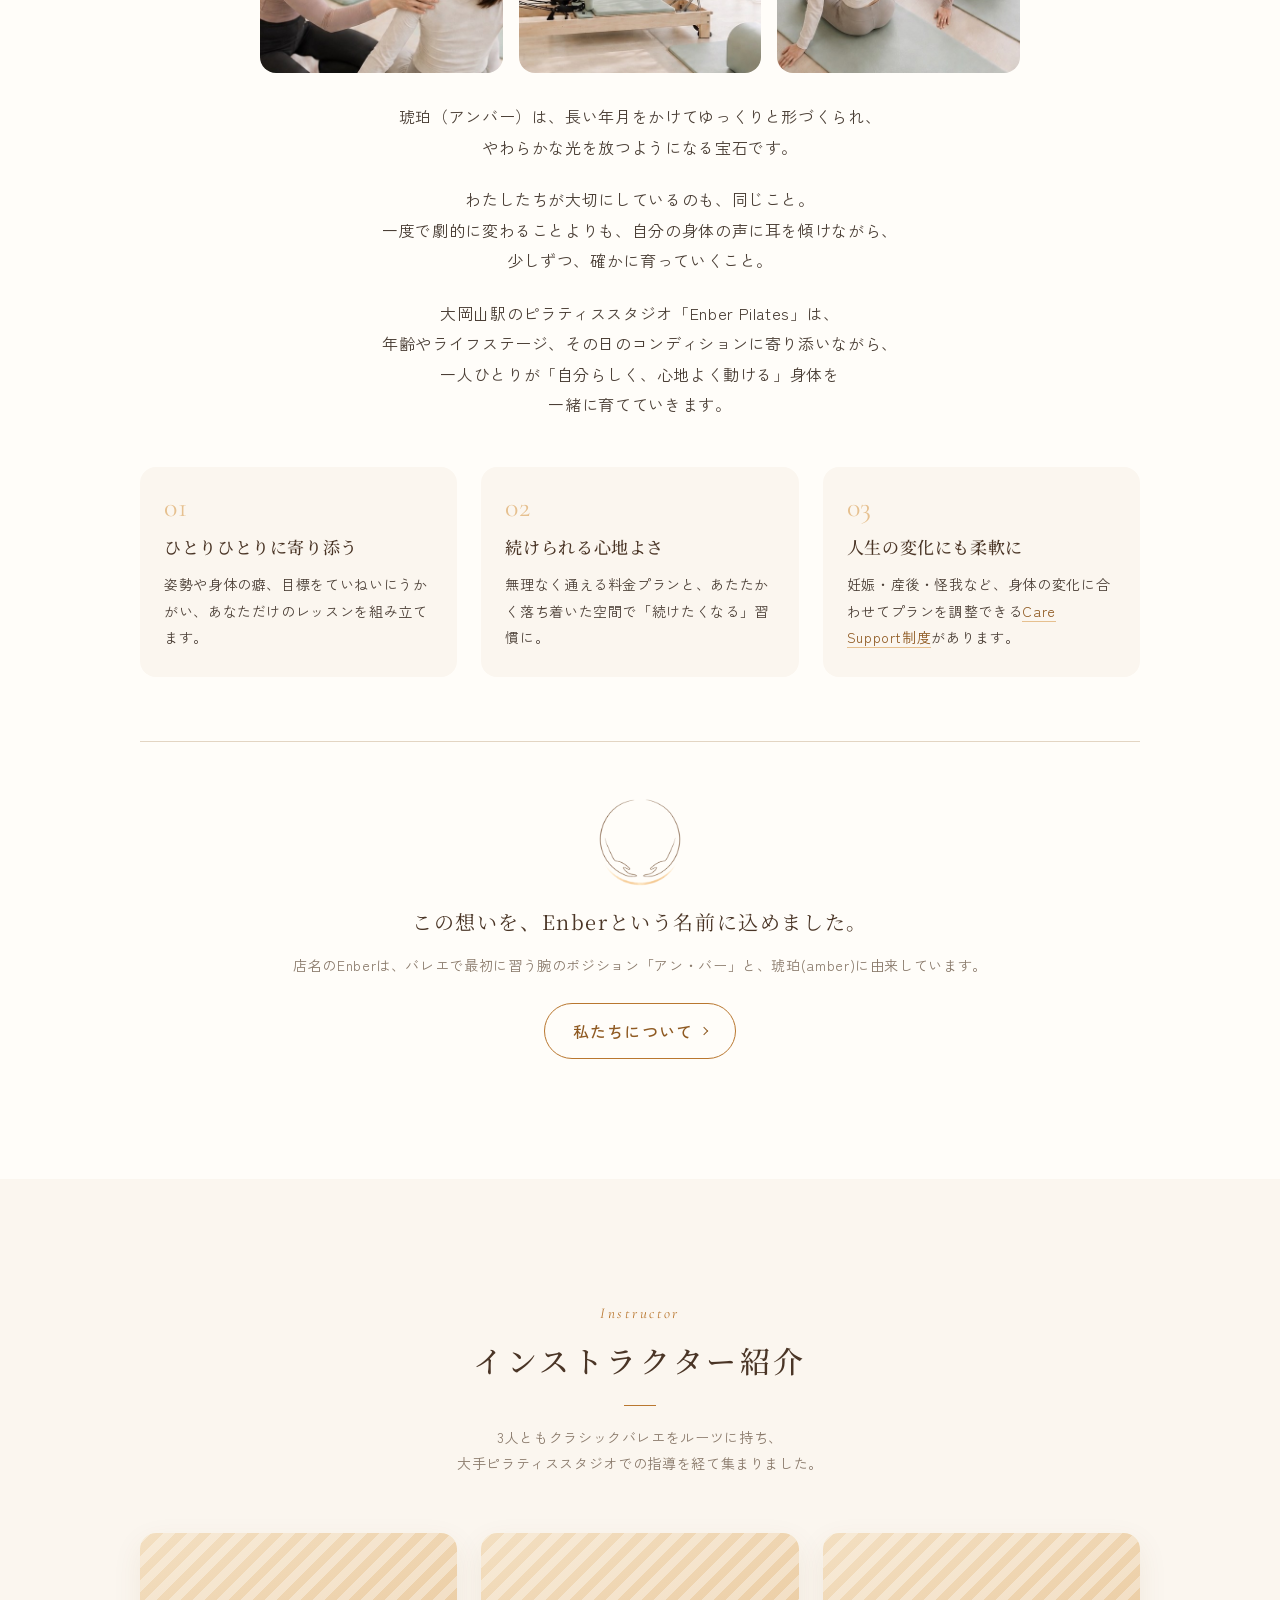
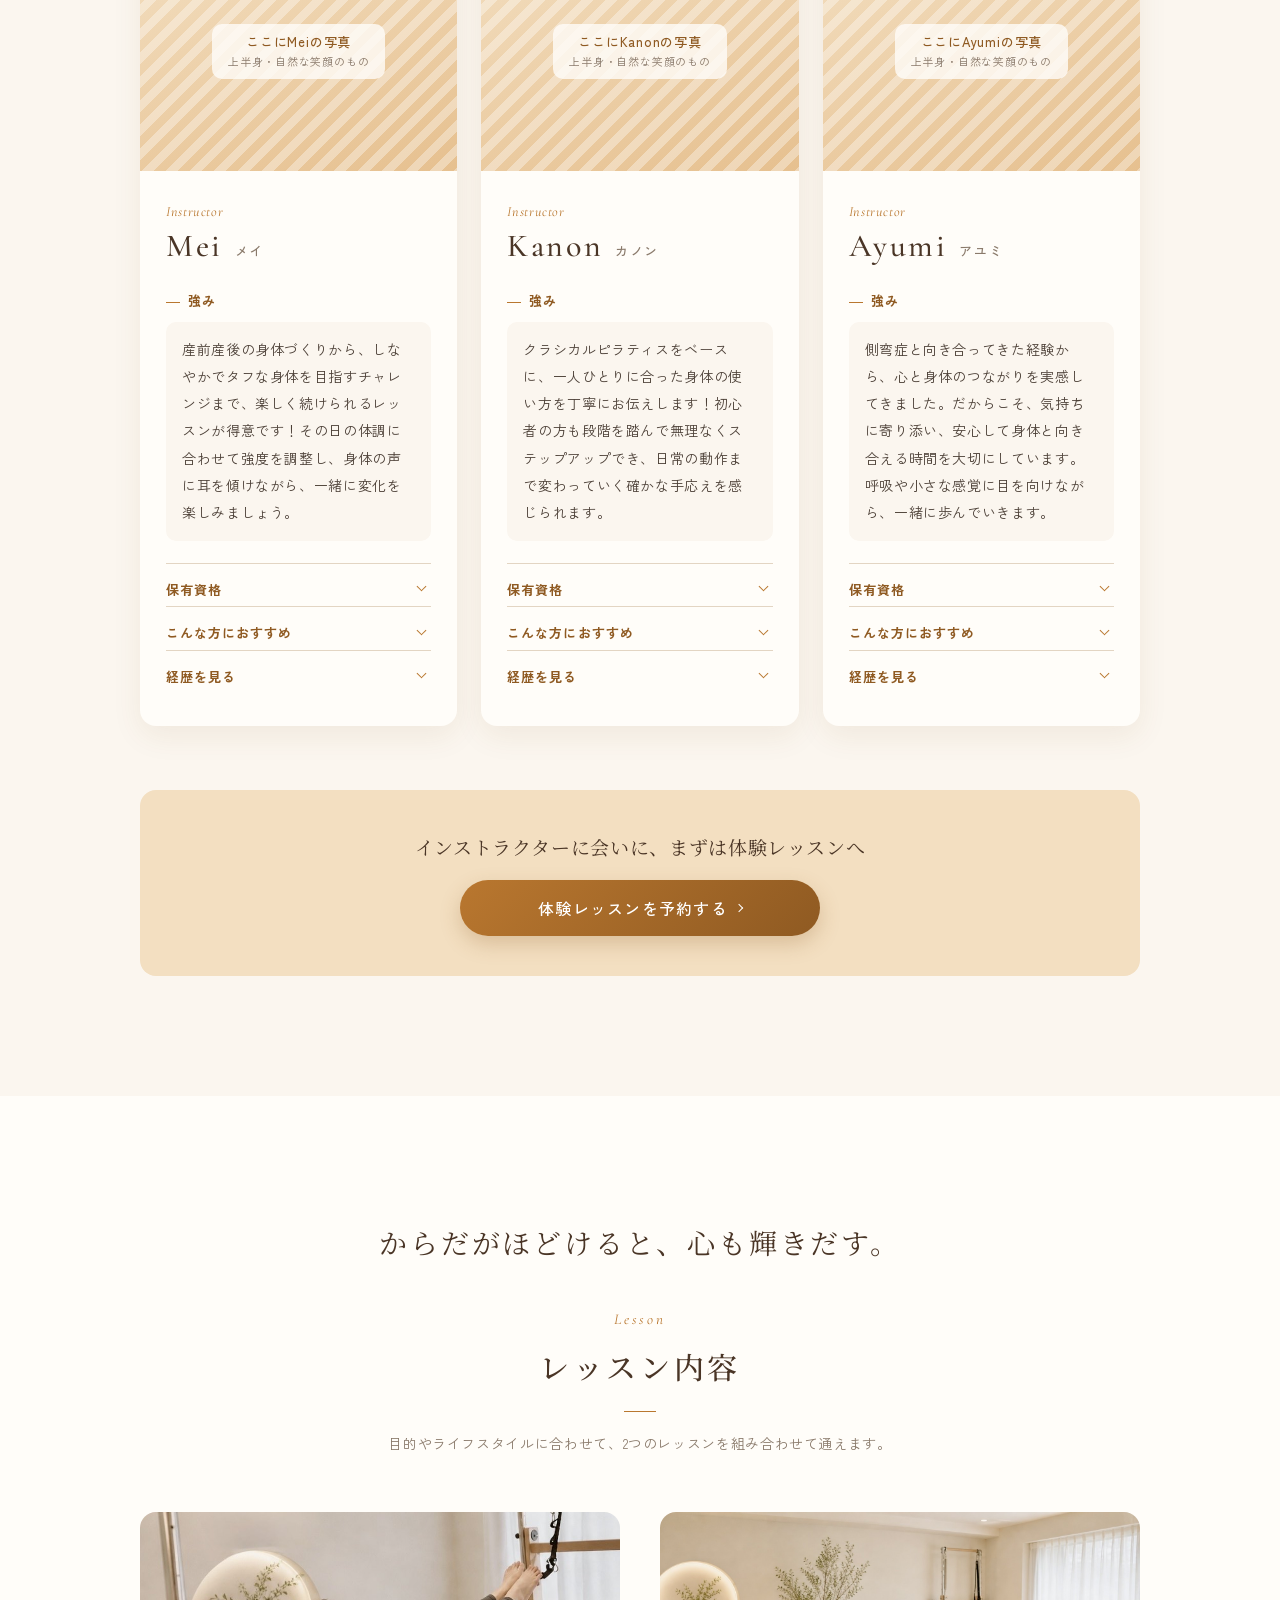
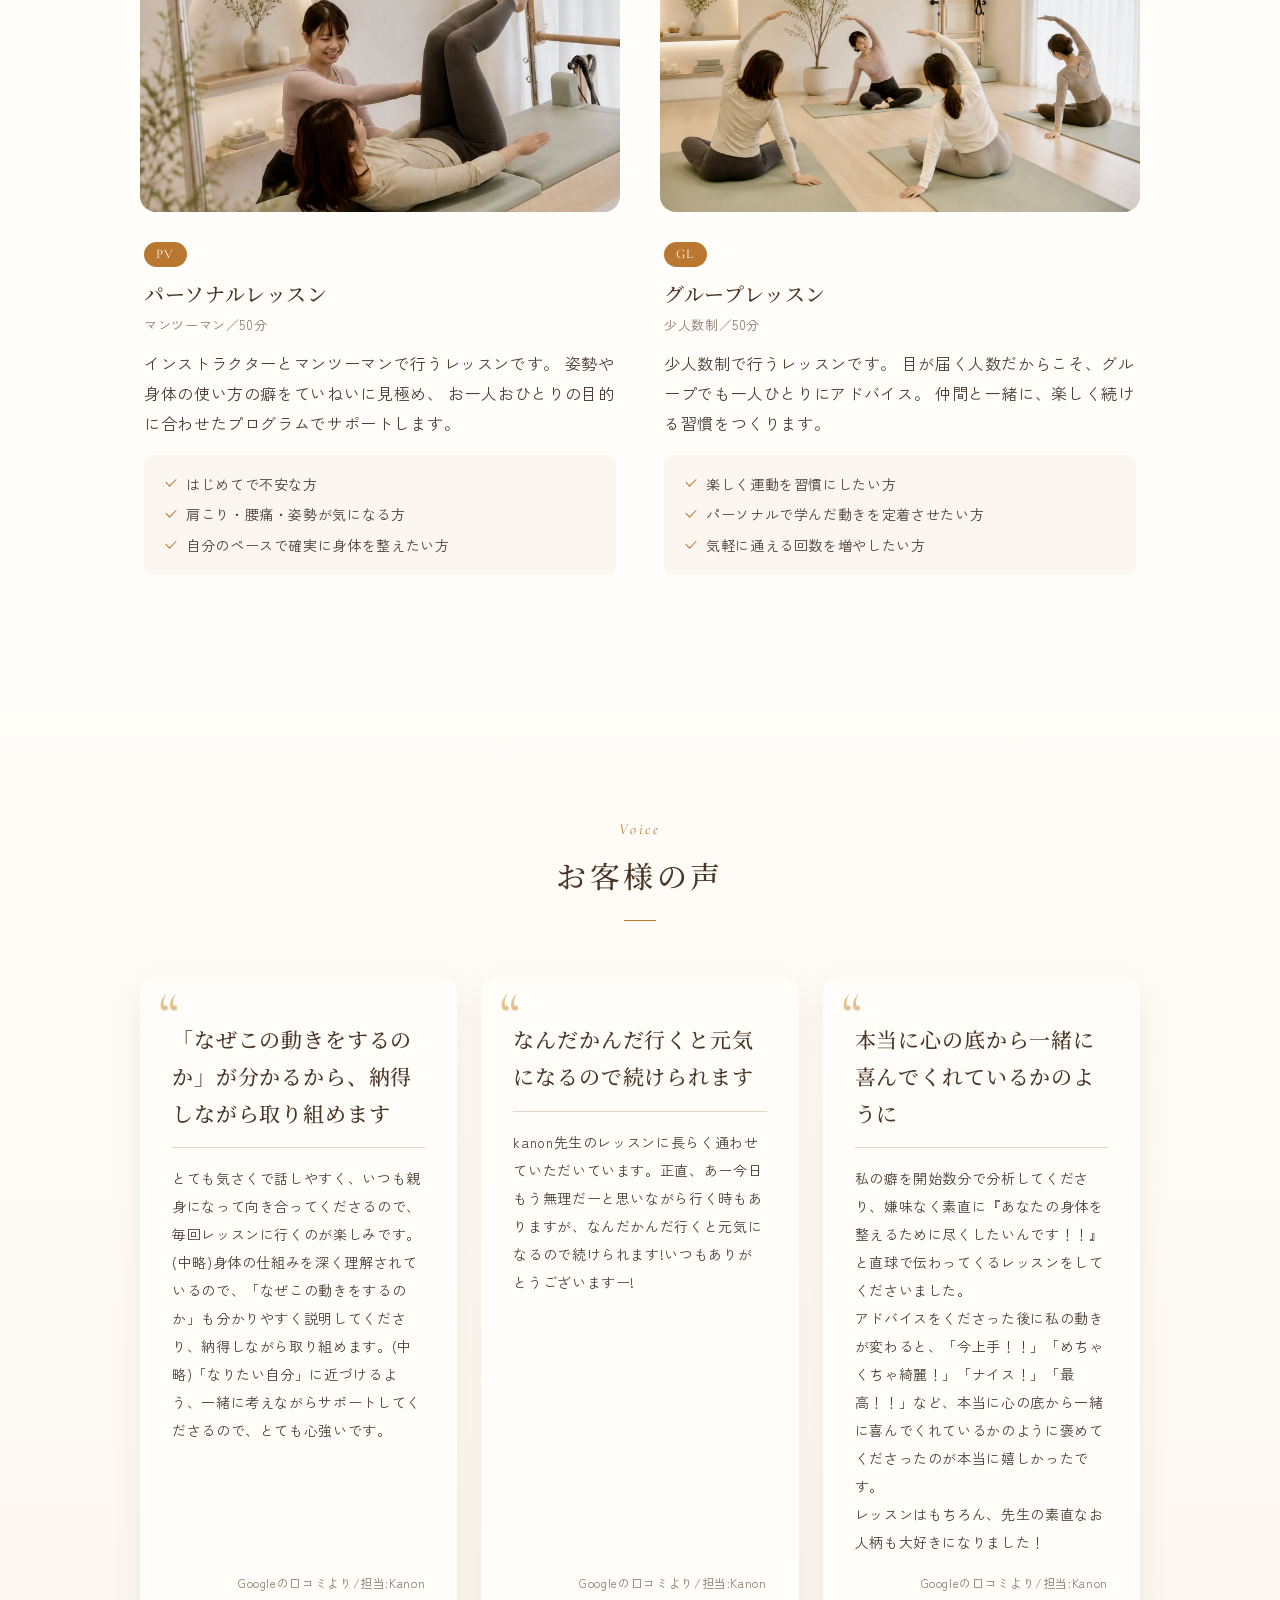
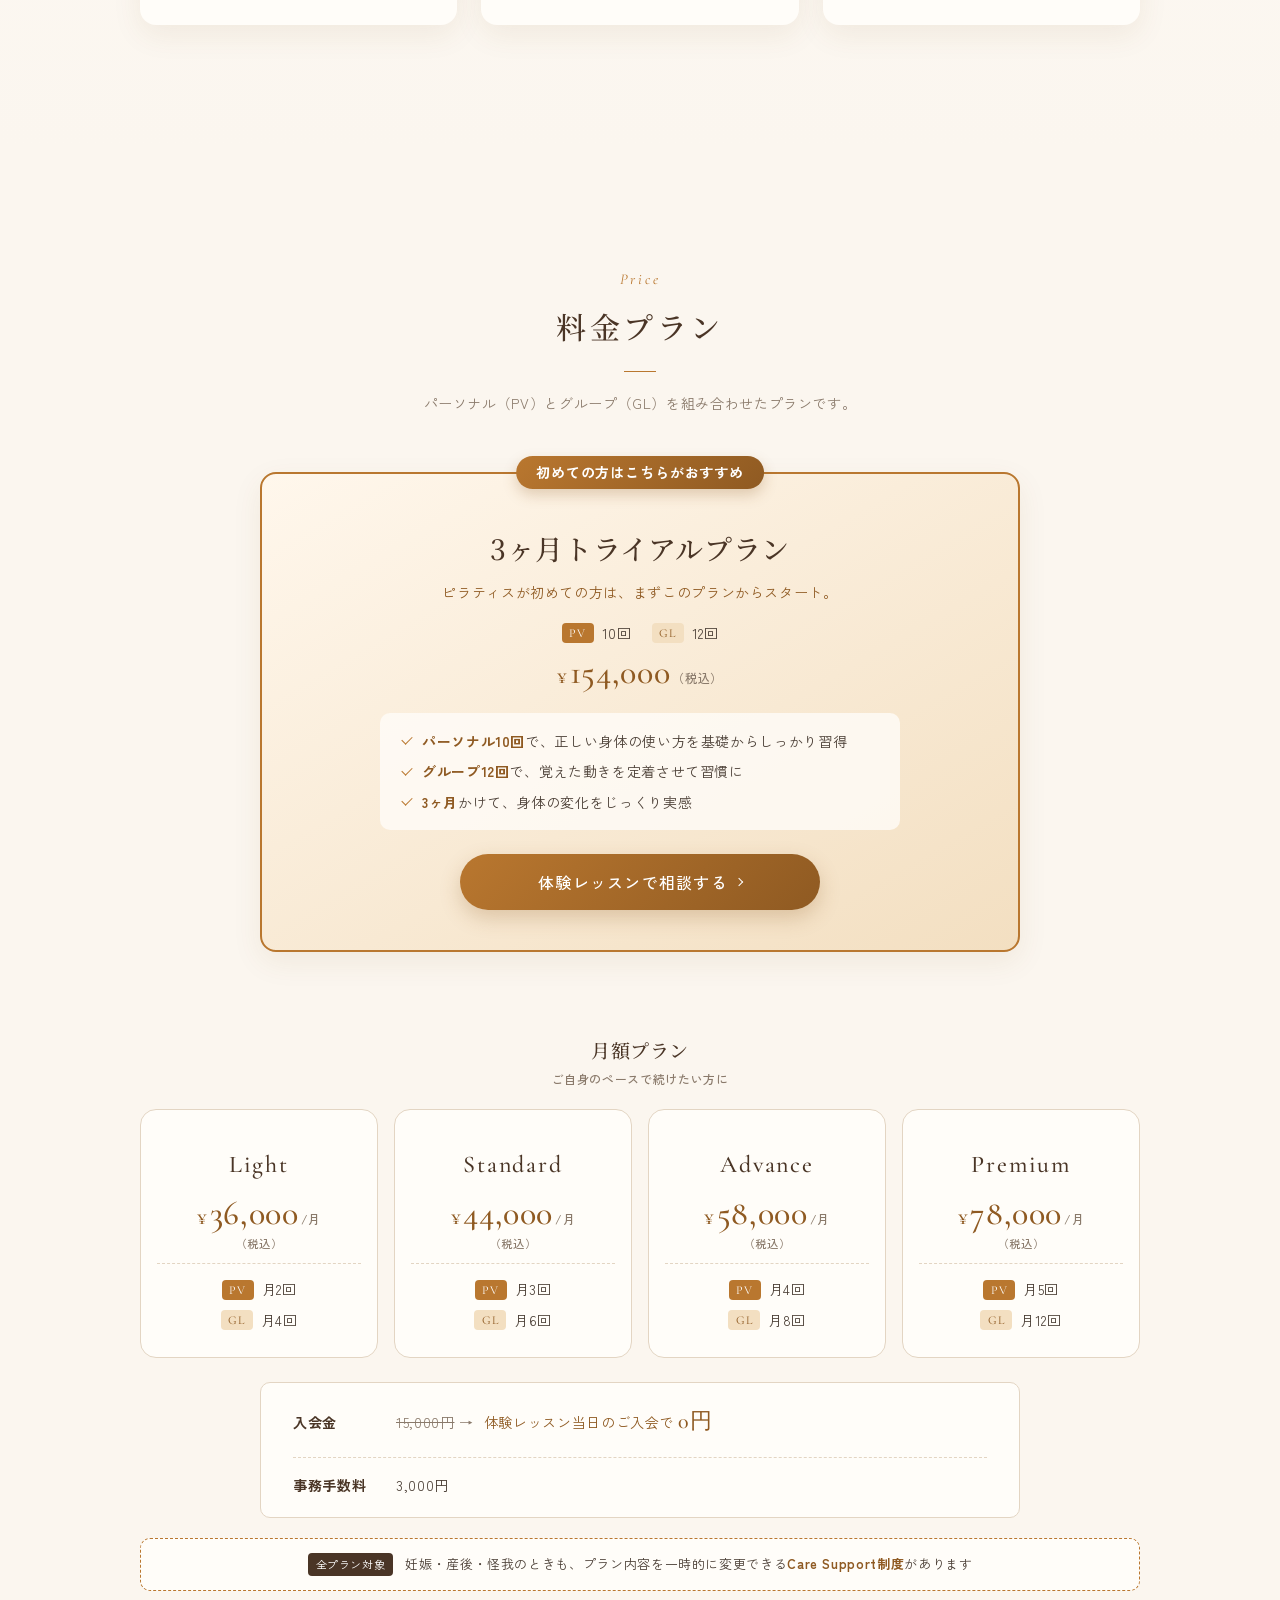
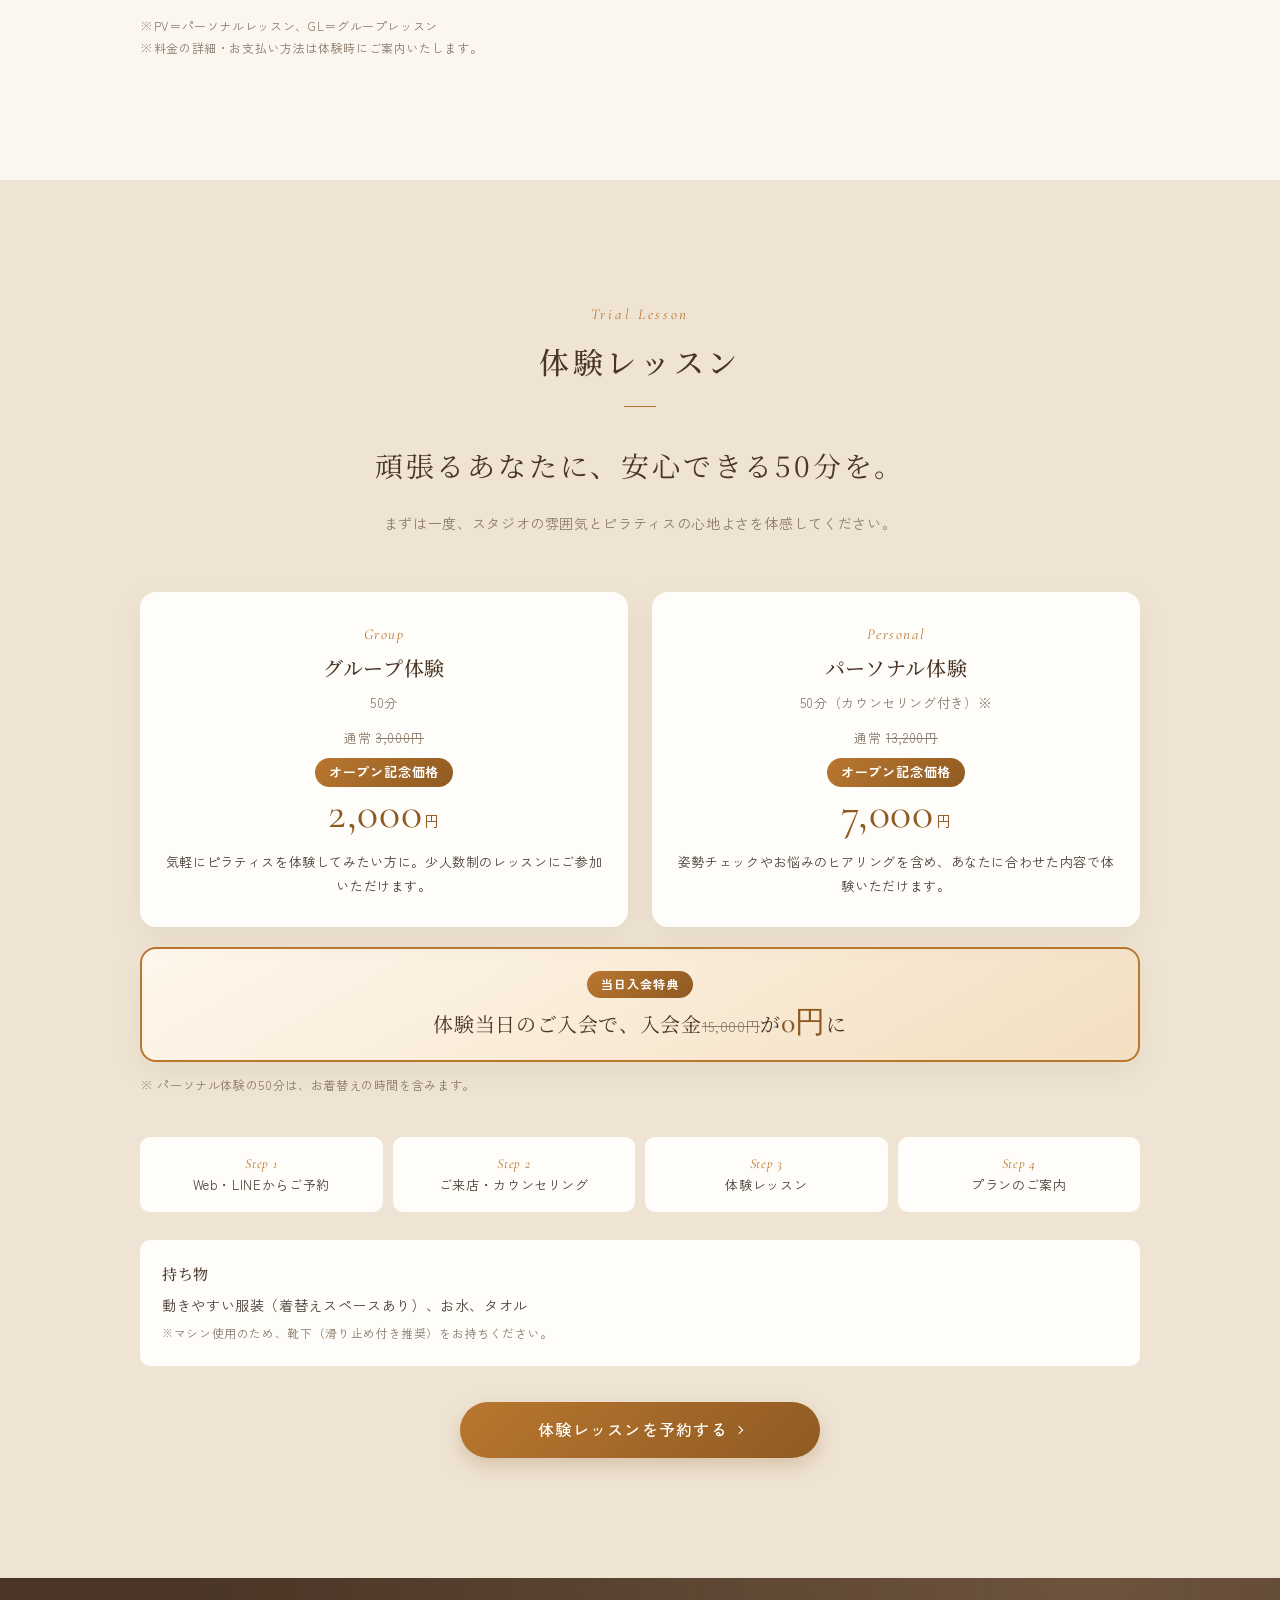
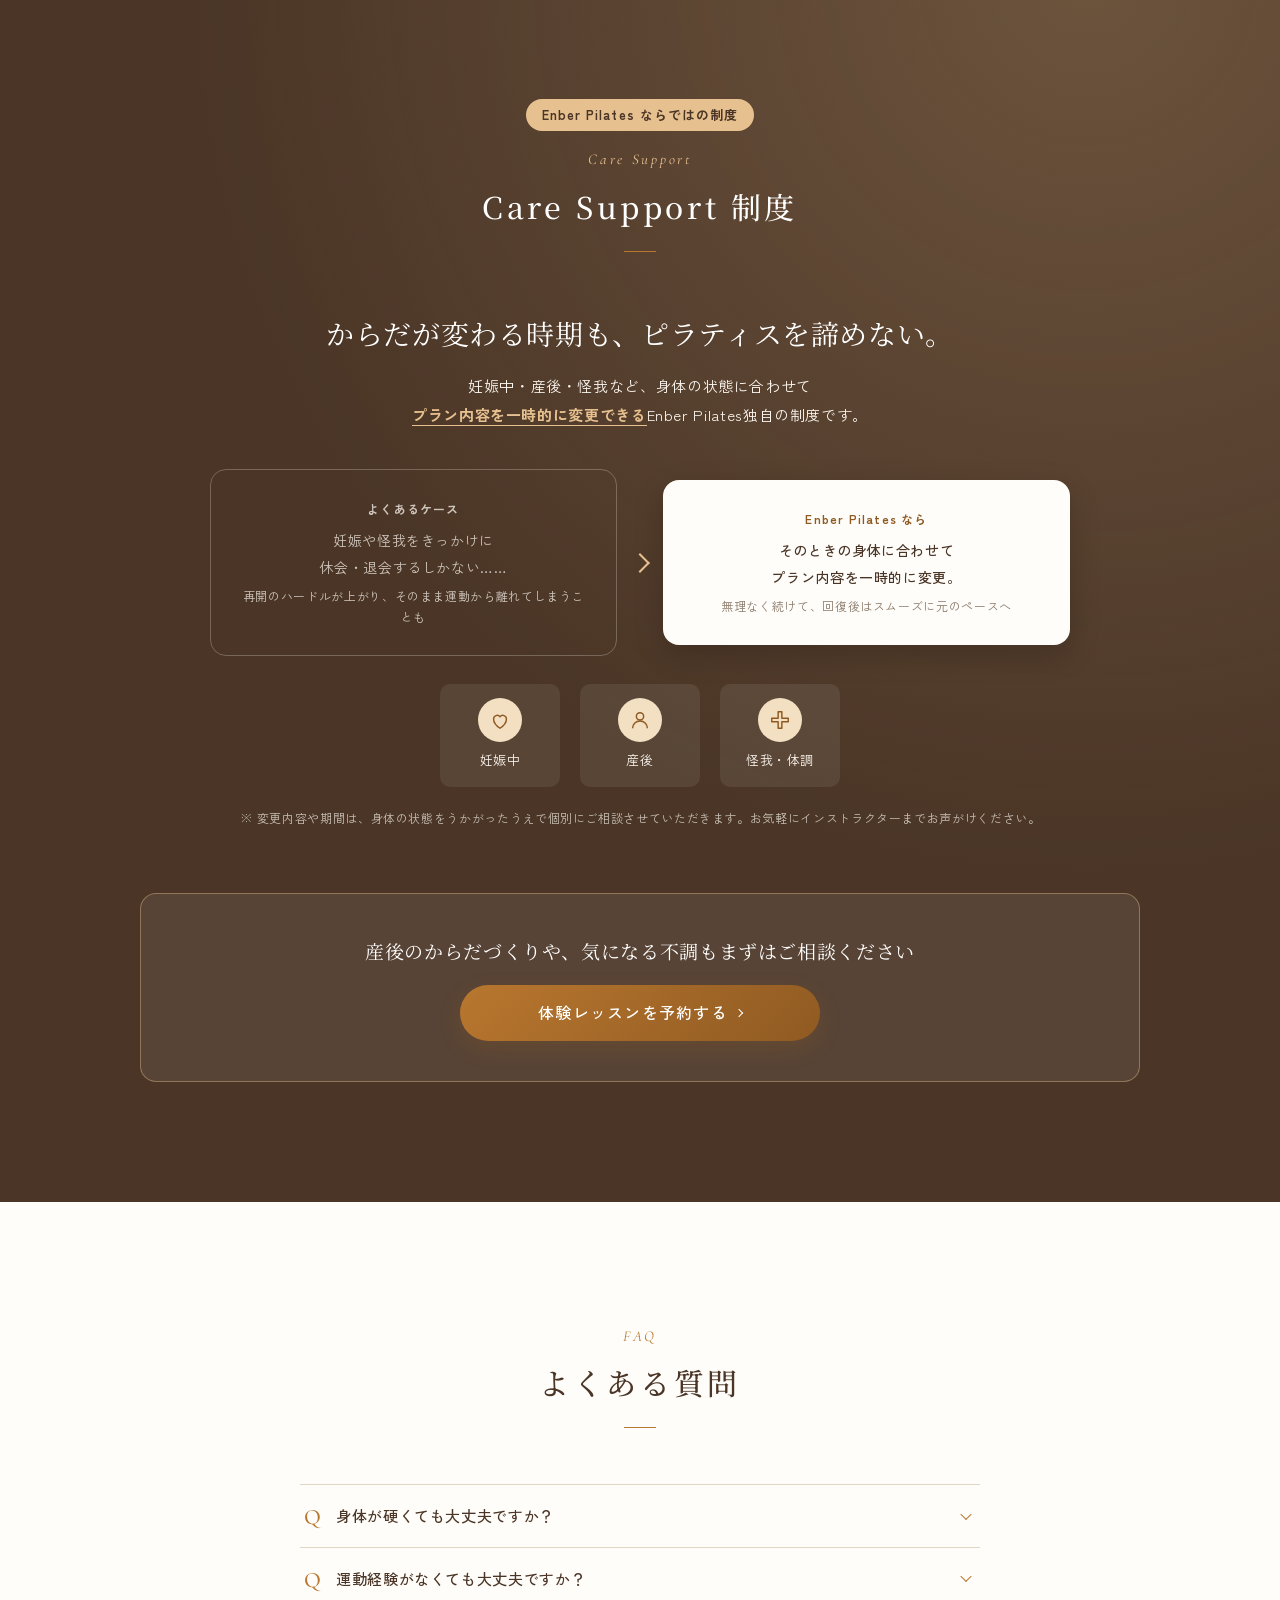
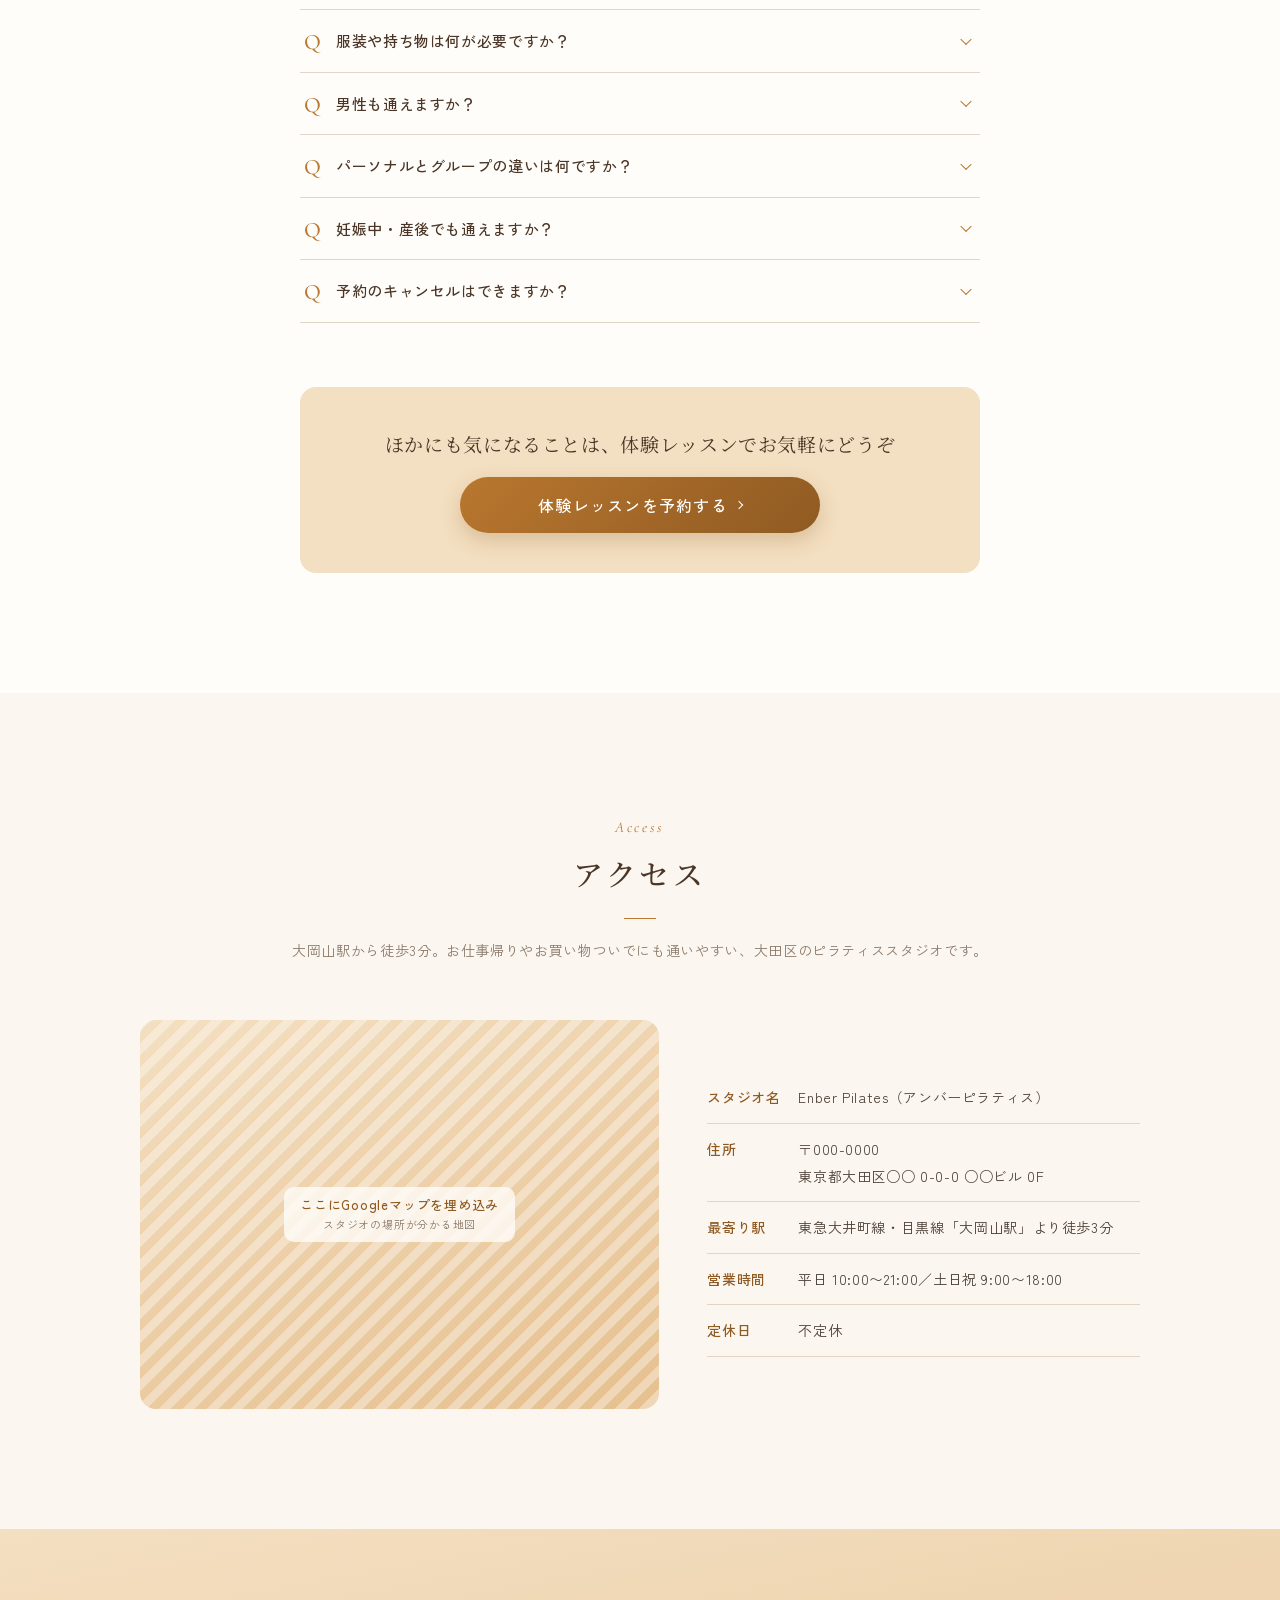
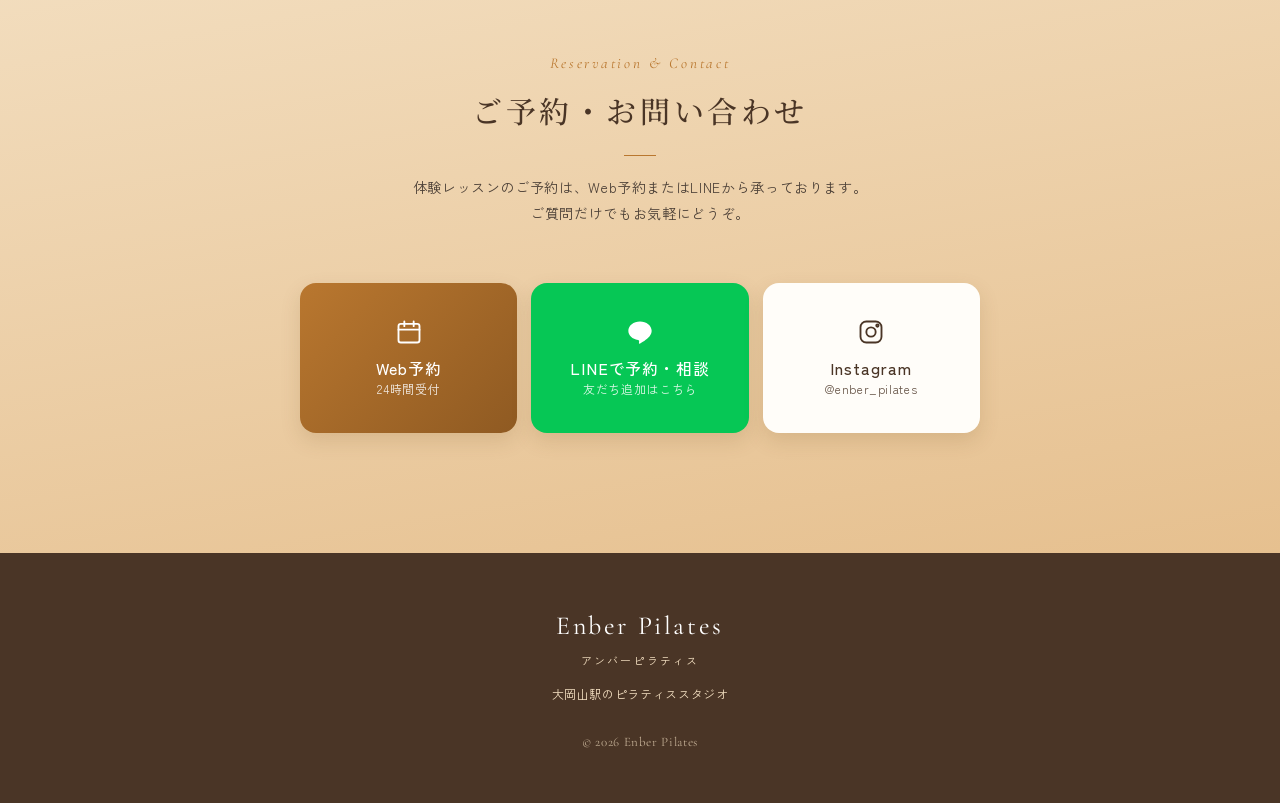
==== commit 86ba1705: "Reword a personal lesson recommendation Co-Authored-By: Claude Opus 5.5 <noreply@anthropic.com> Clau" ====
--- a/index.html
+++ b/index.html
@@ -398,7 +398,7 @@
               <ul class="check-list">
                 <li>はじめてで不安な方</li>
                 <li>肩こり・腰痛・姿勢が気になる方</li>
-                <li>自分のペースで確実に変わりたい方</li>
+                <li>自分のペースで確実に身体を整えたい方</li>
               </ul>
             </div>
           </article>
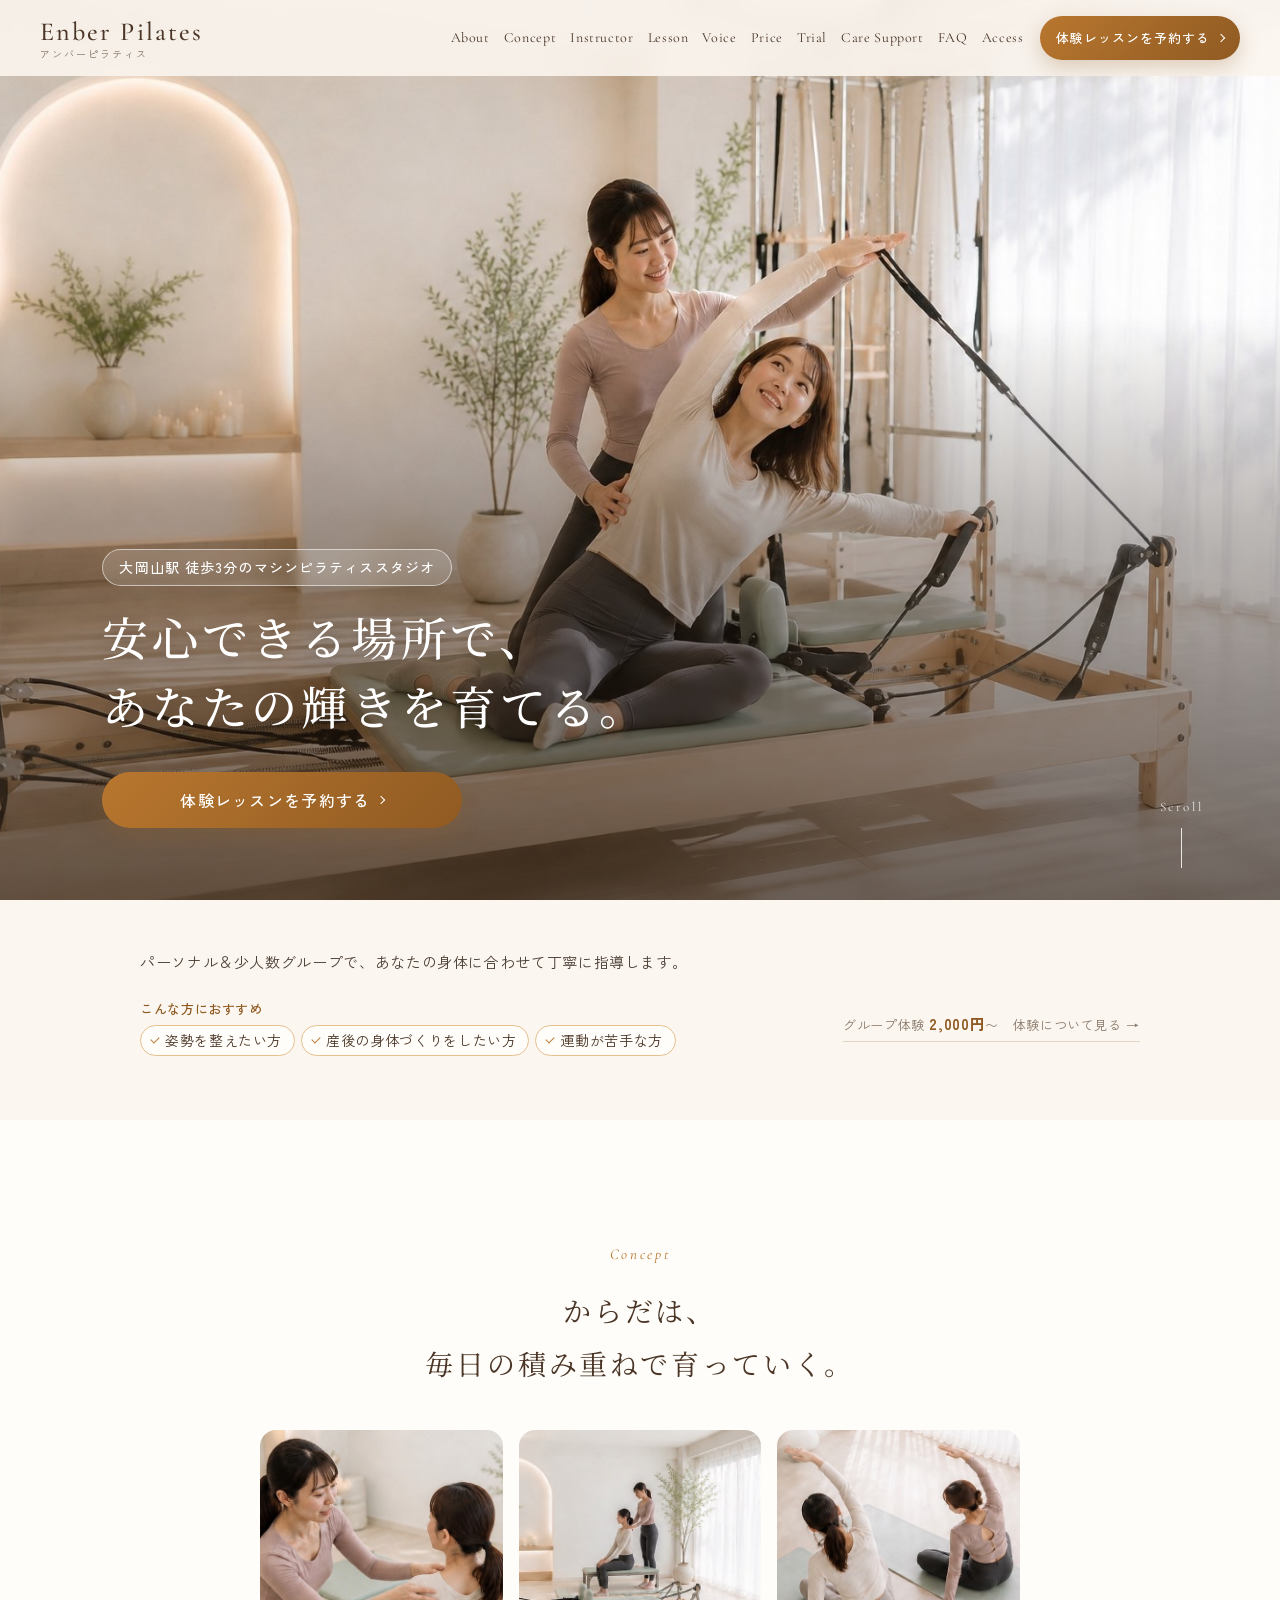
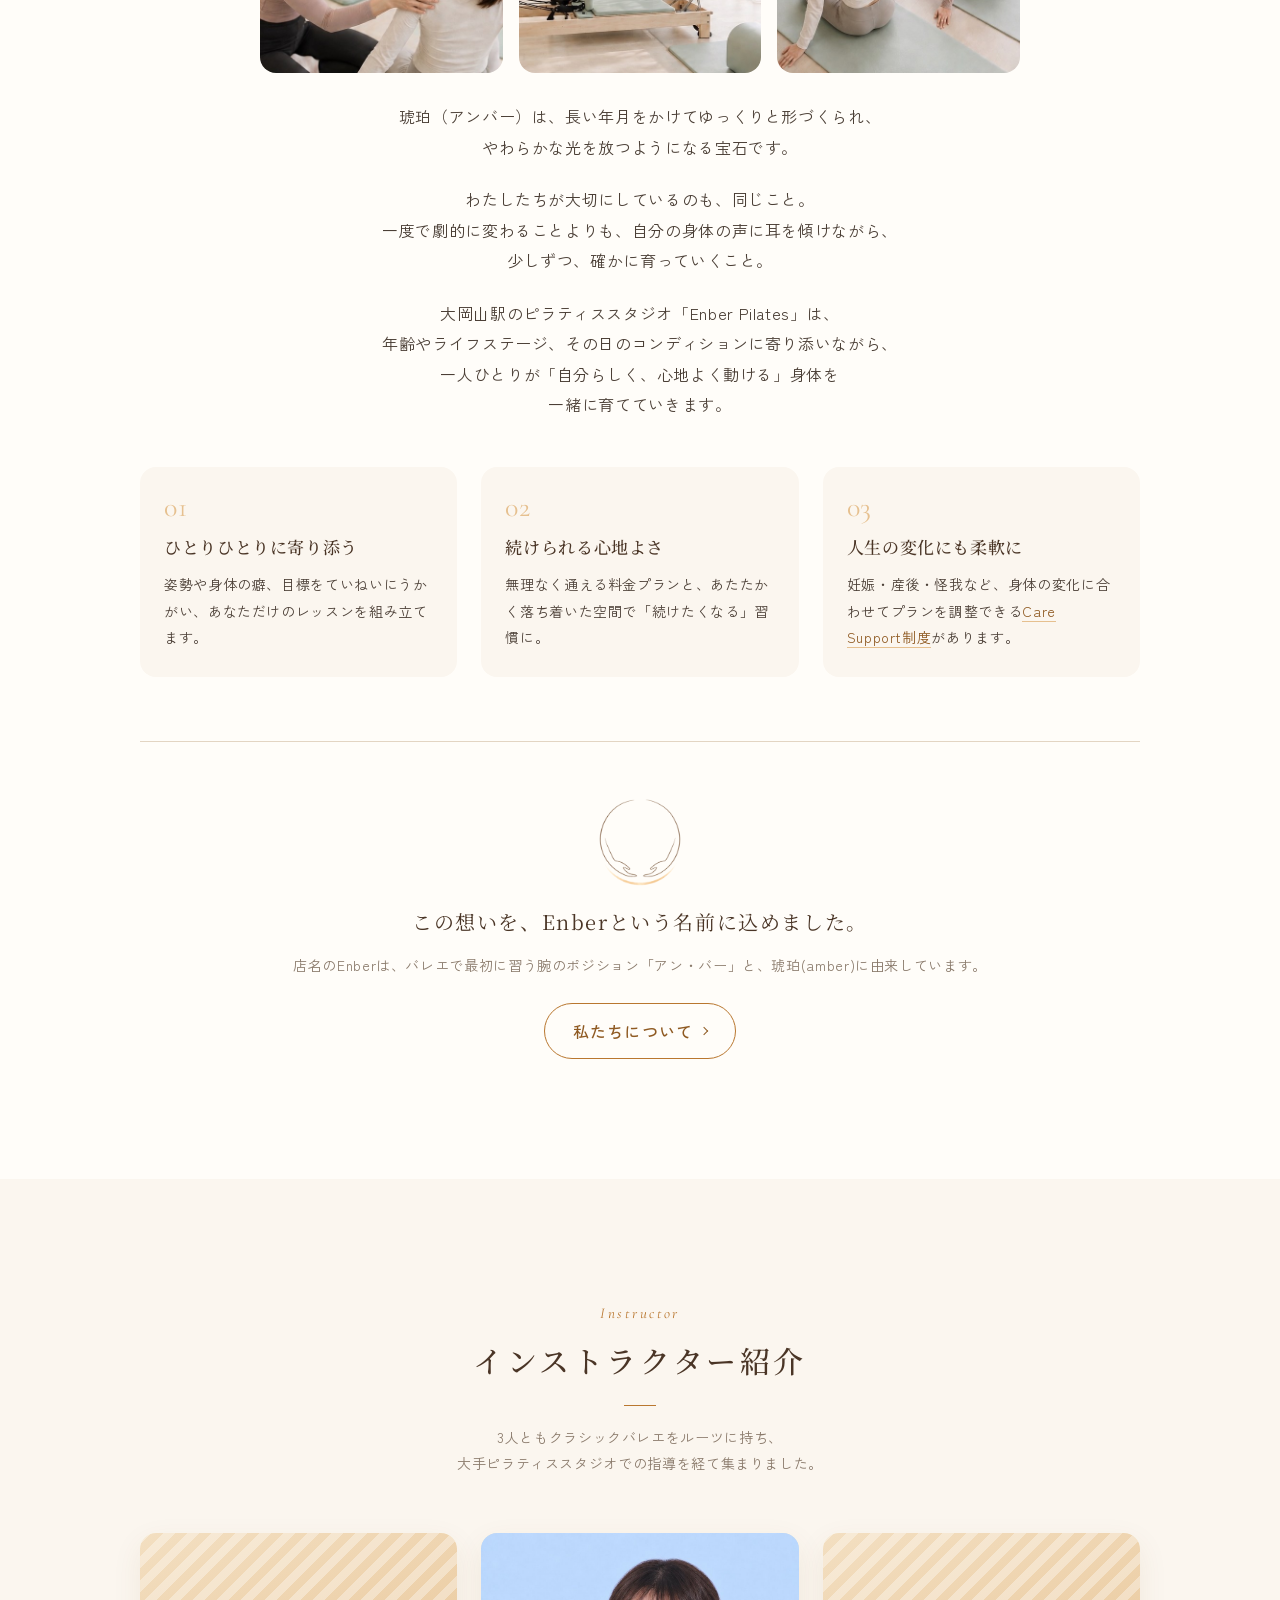
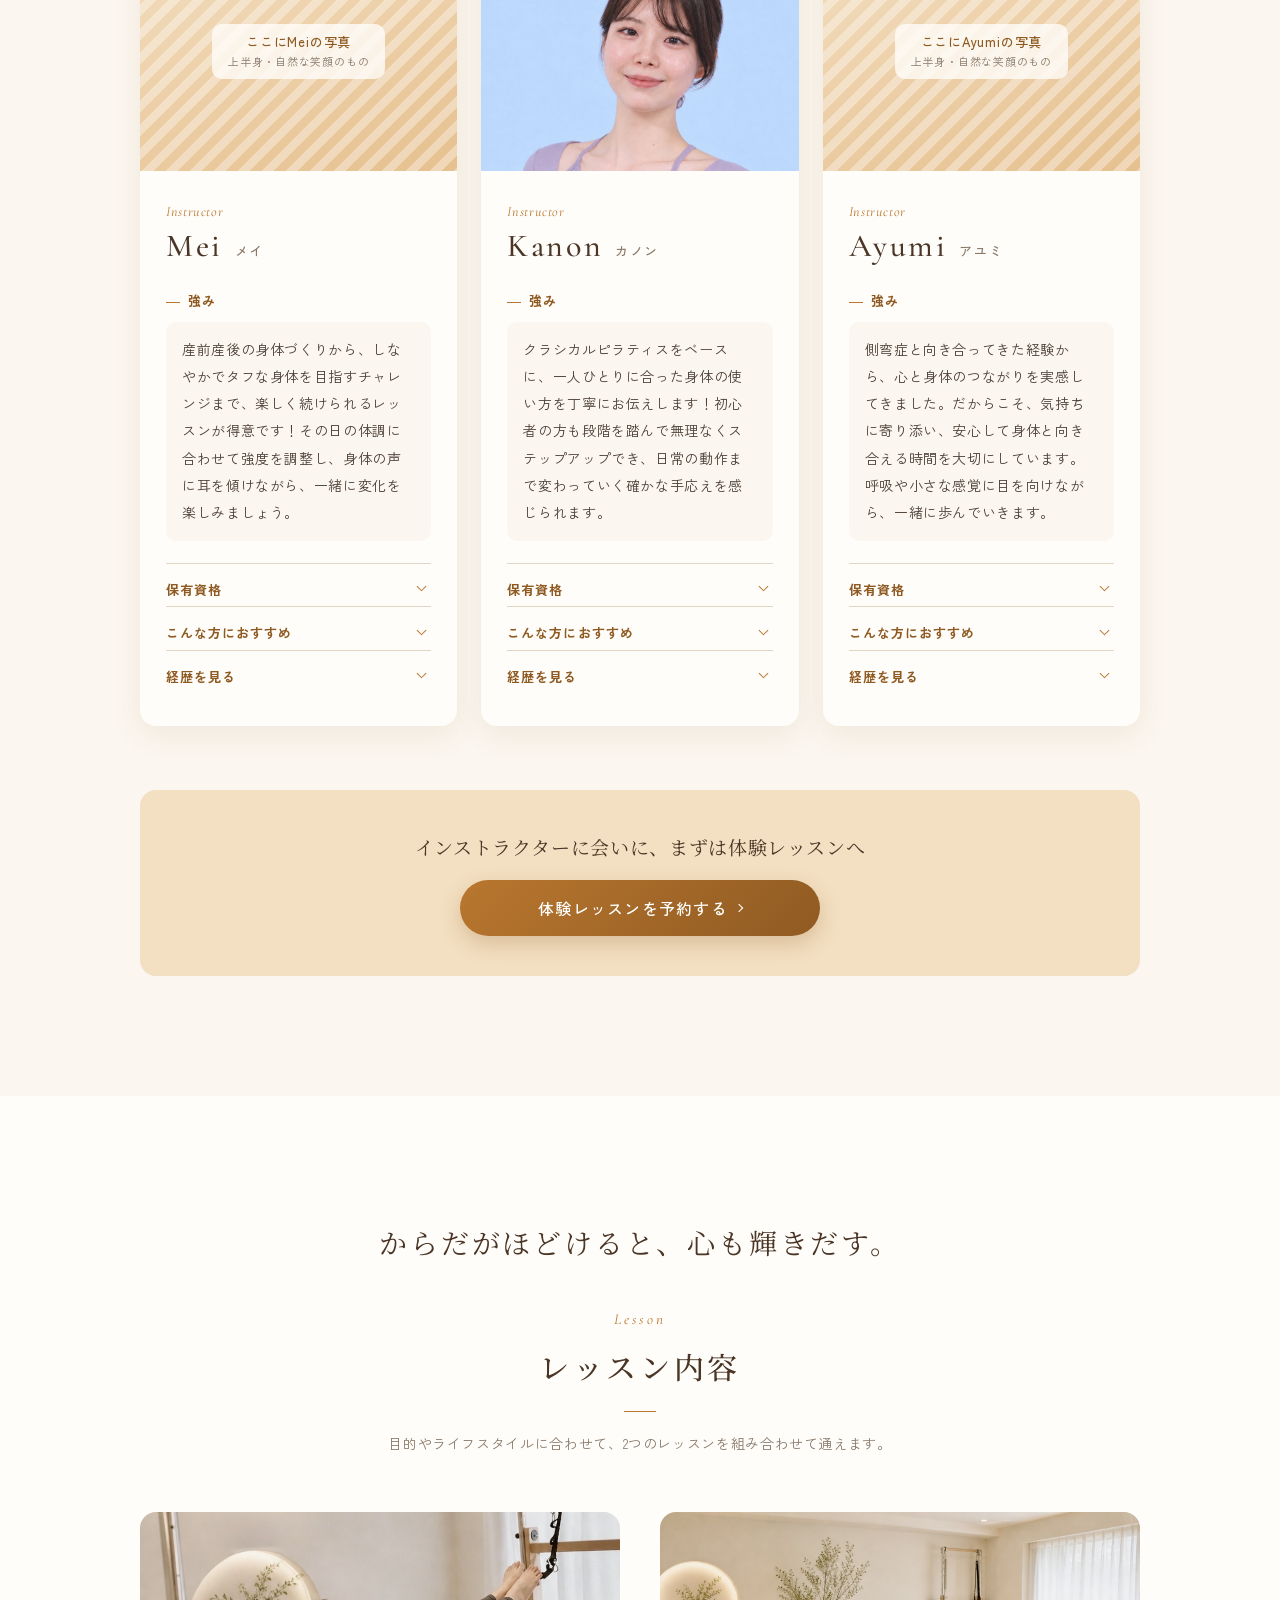
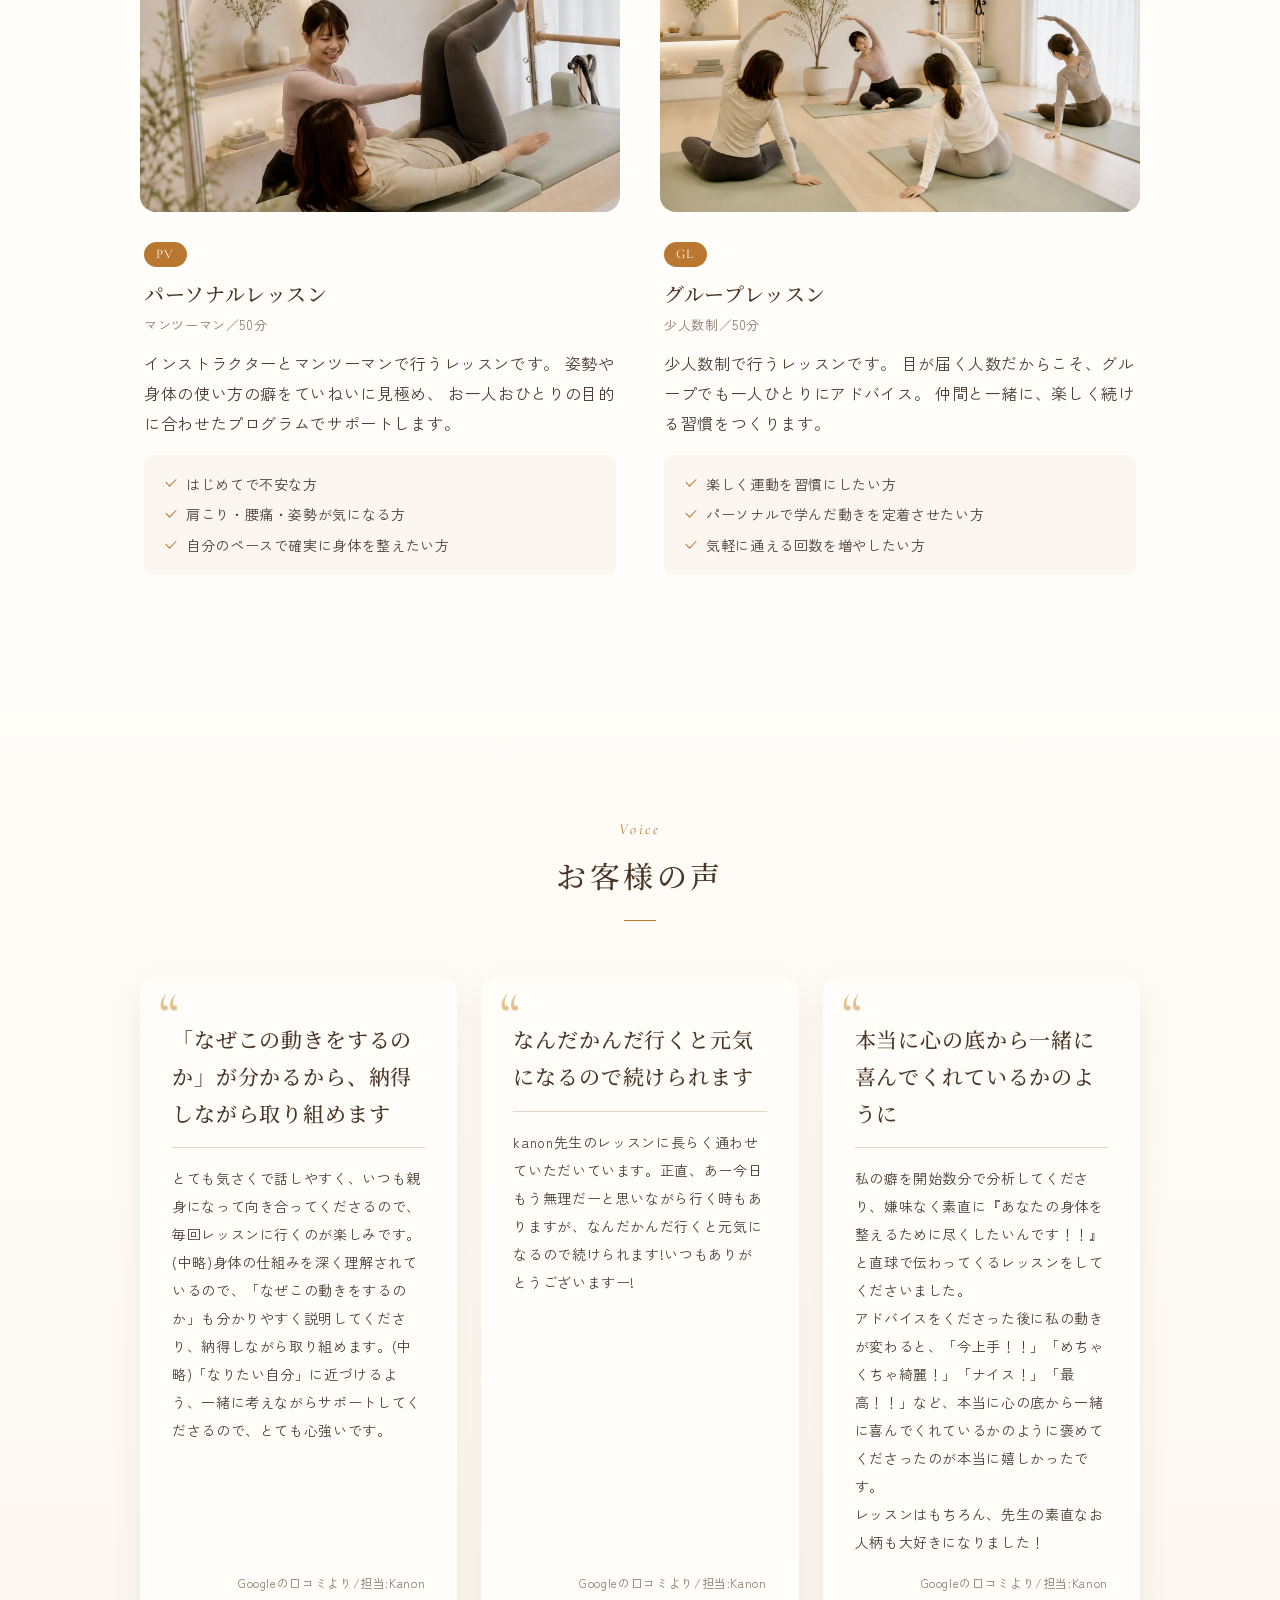
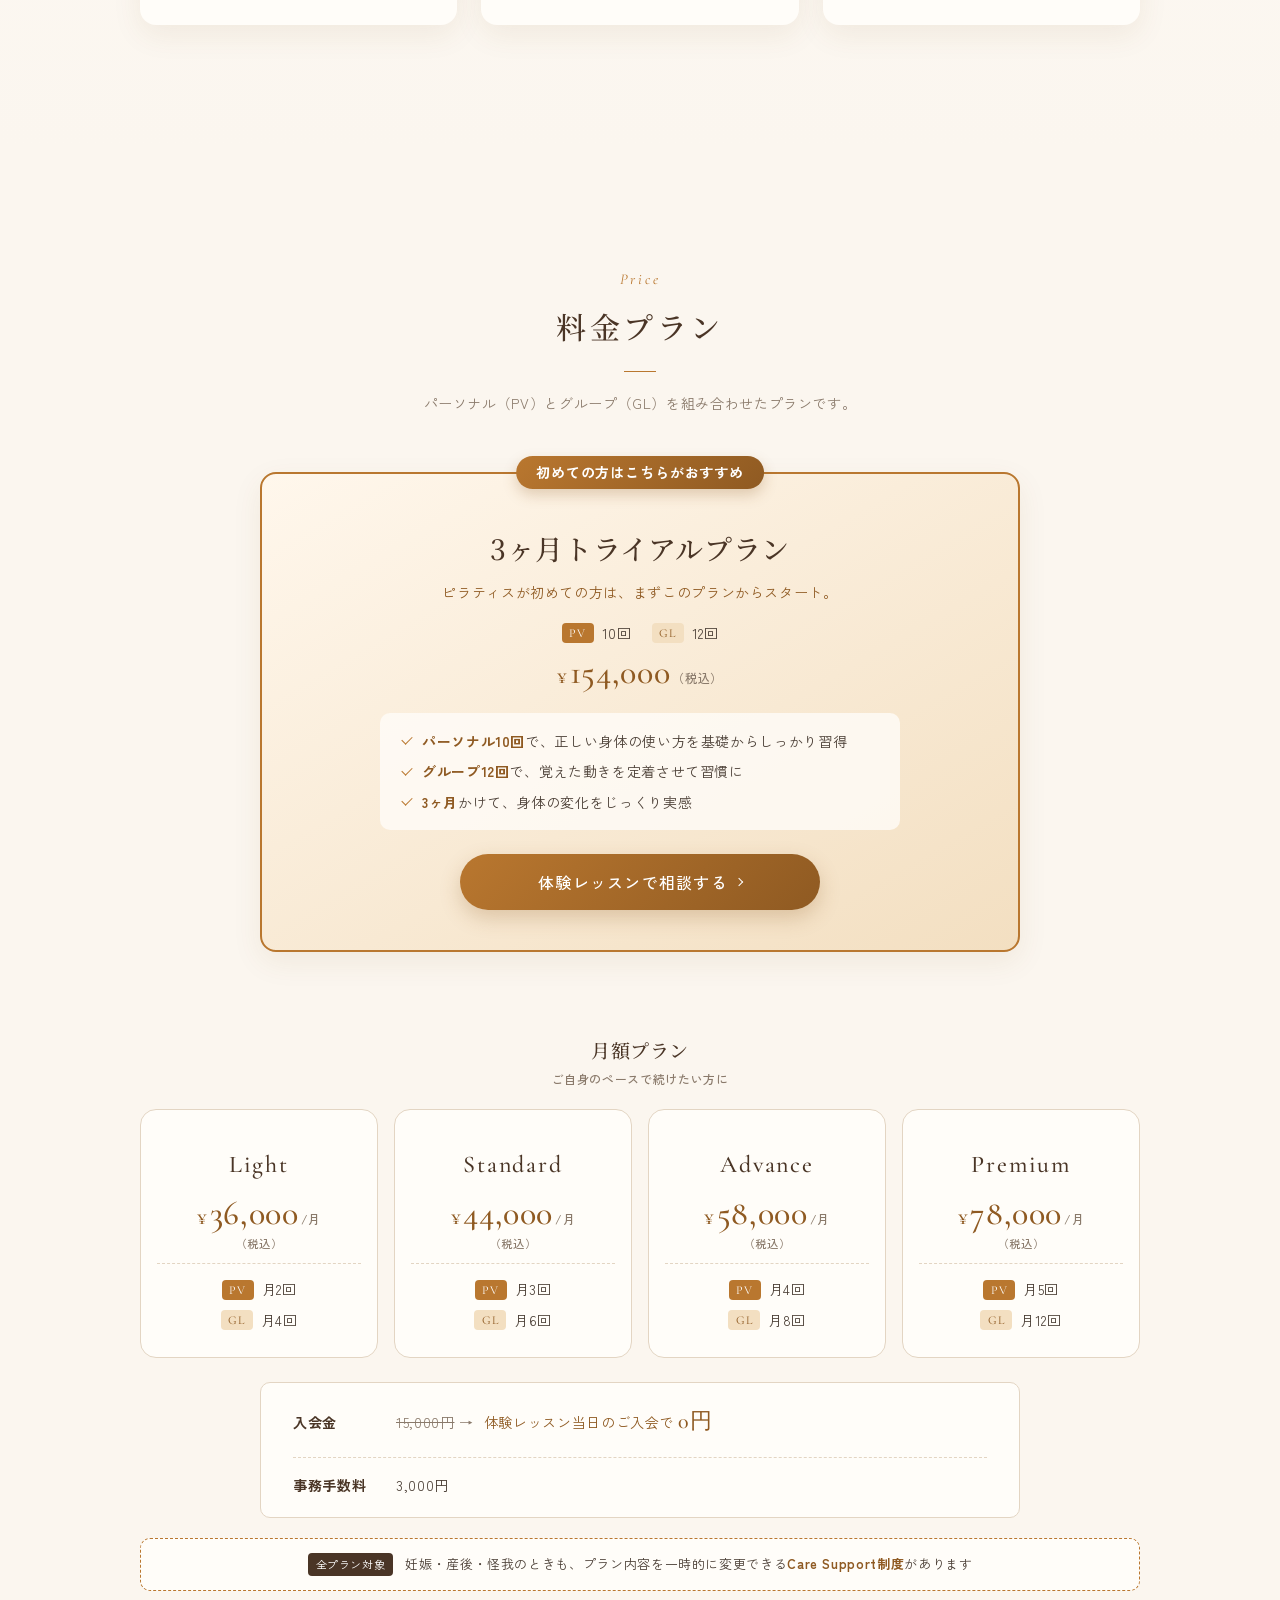
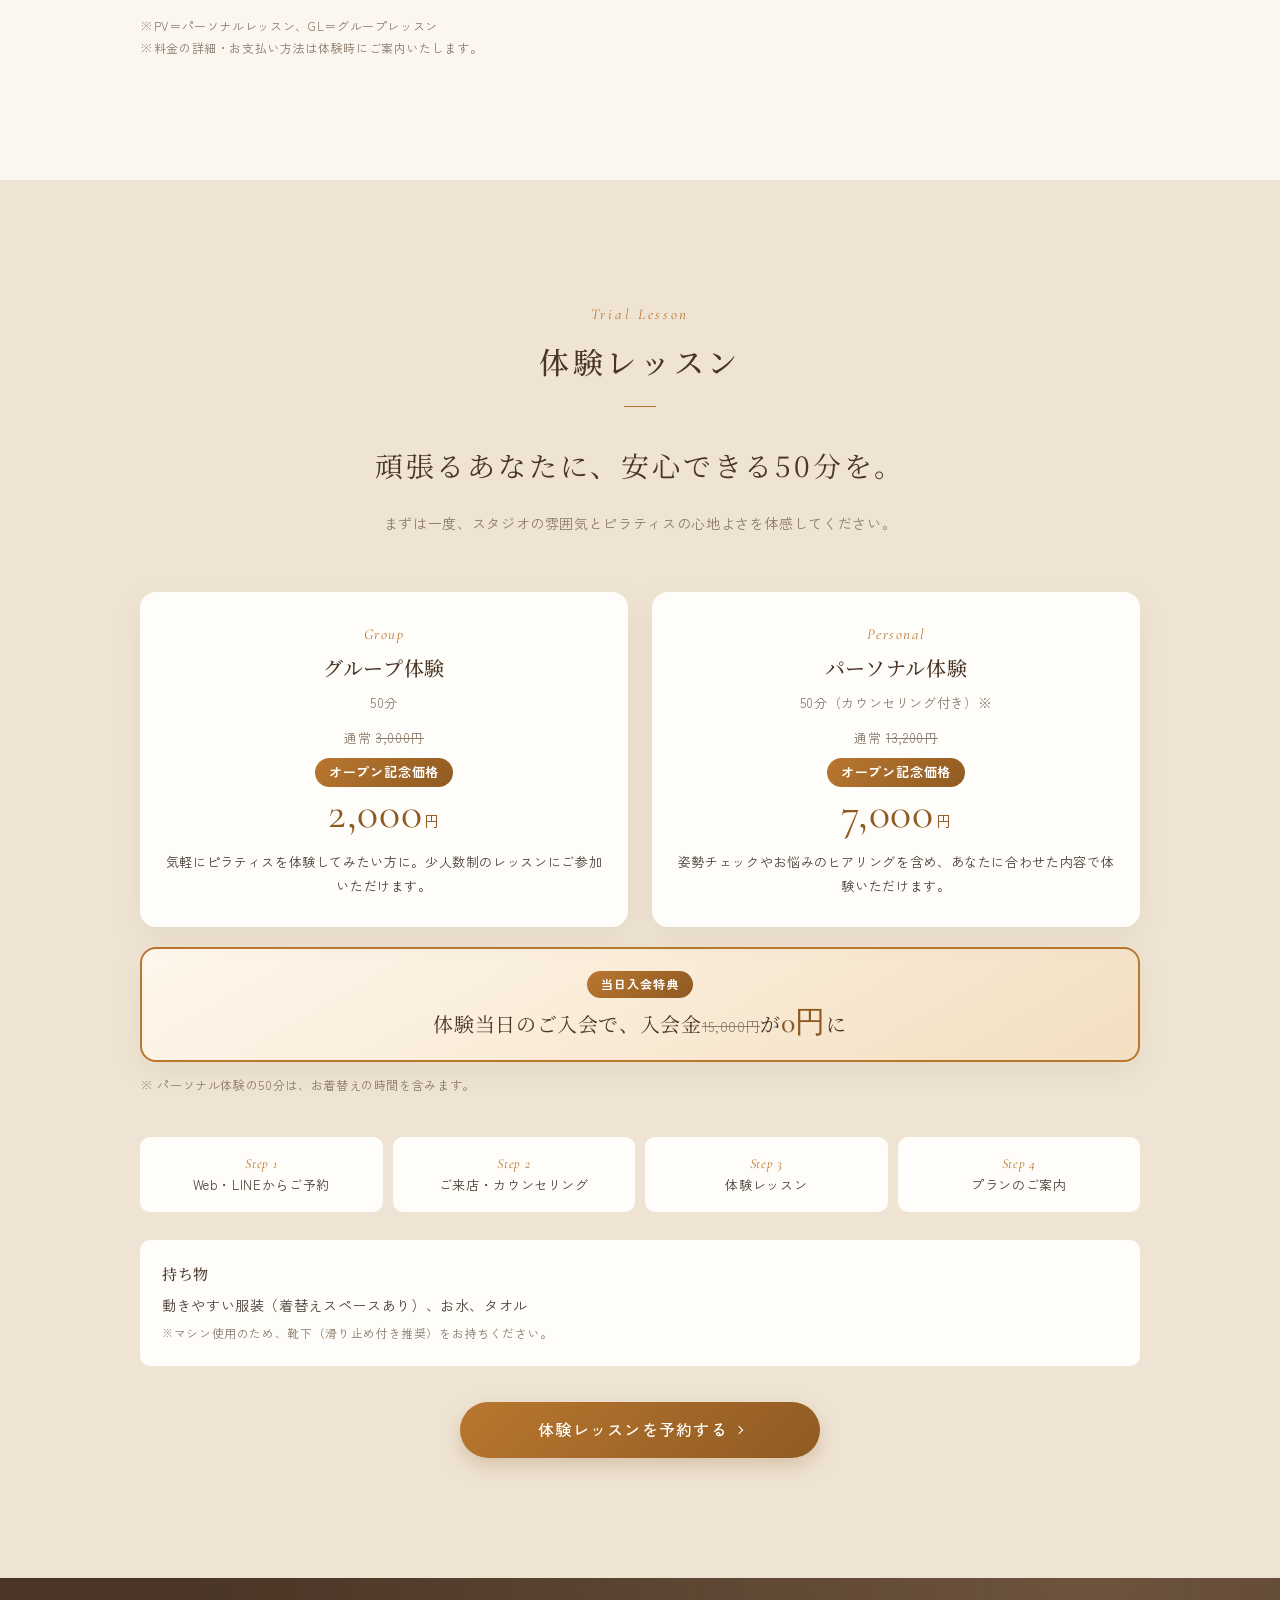
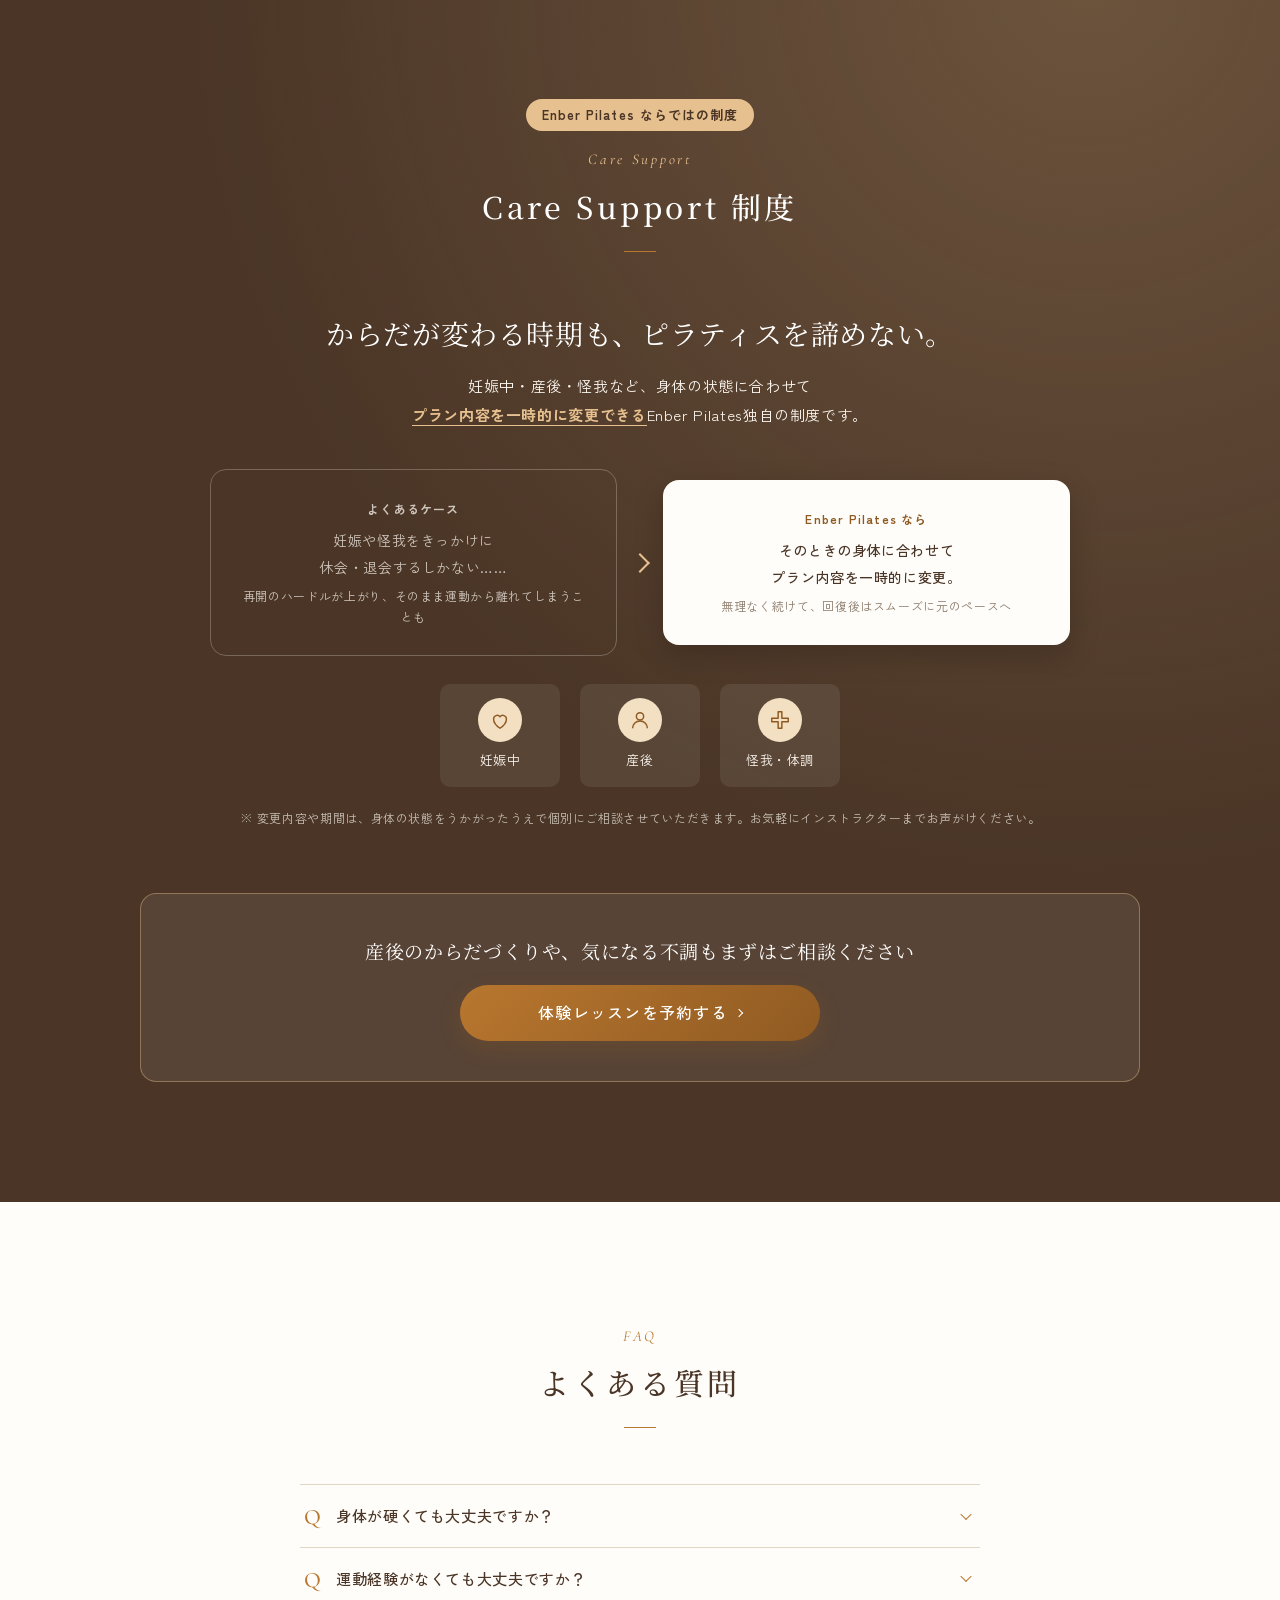
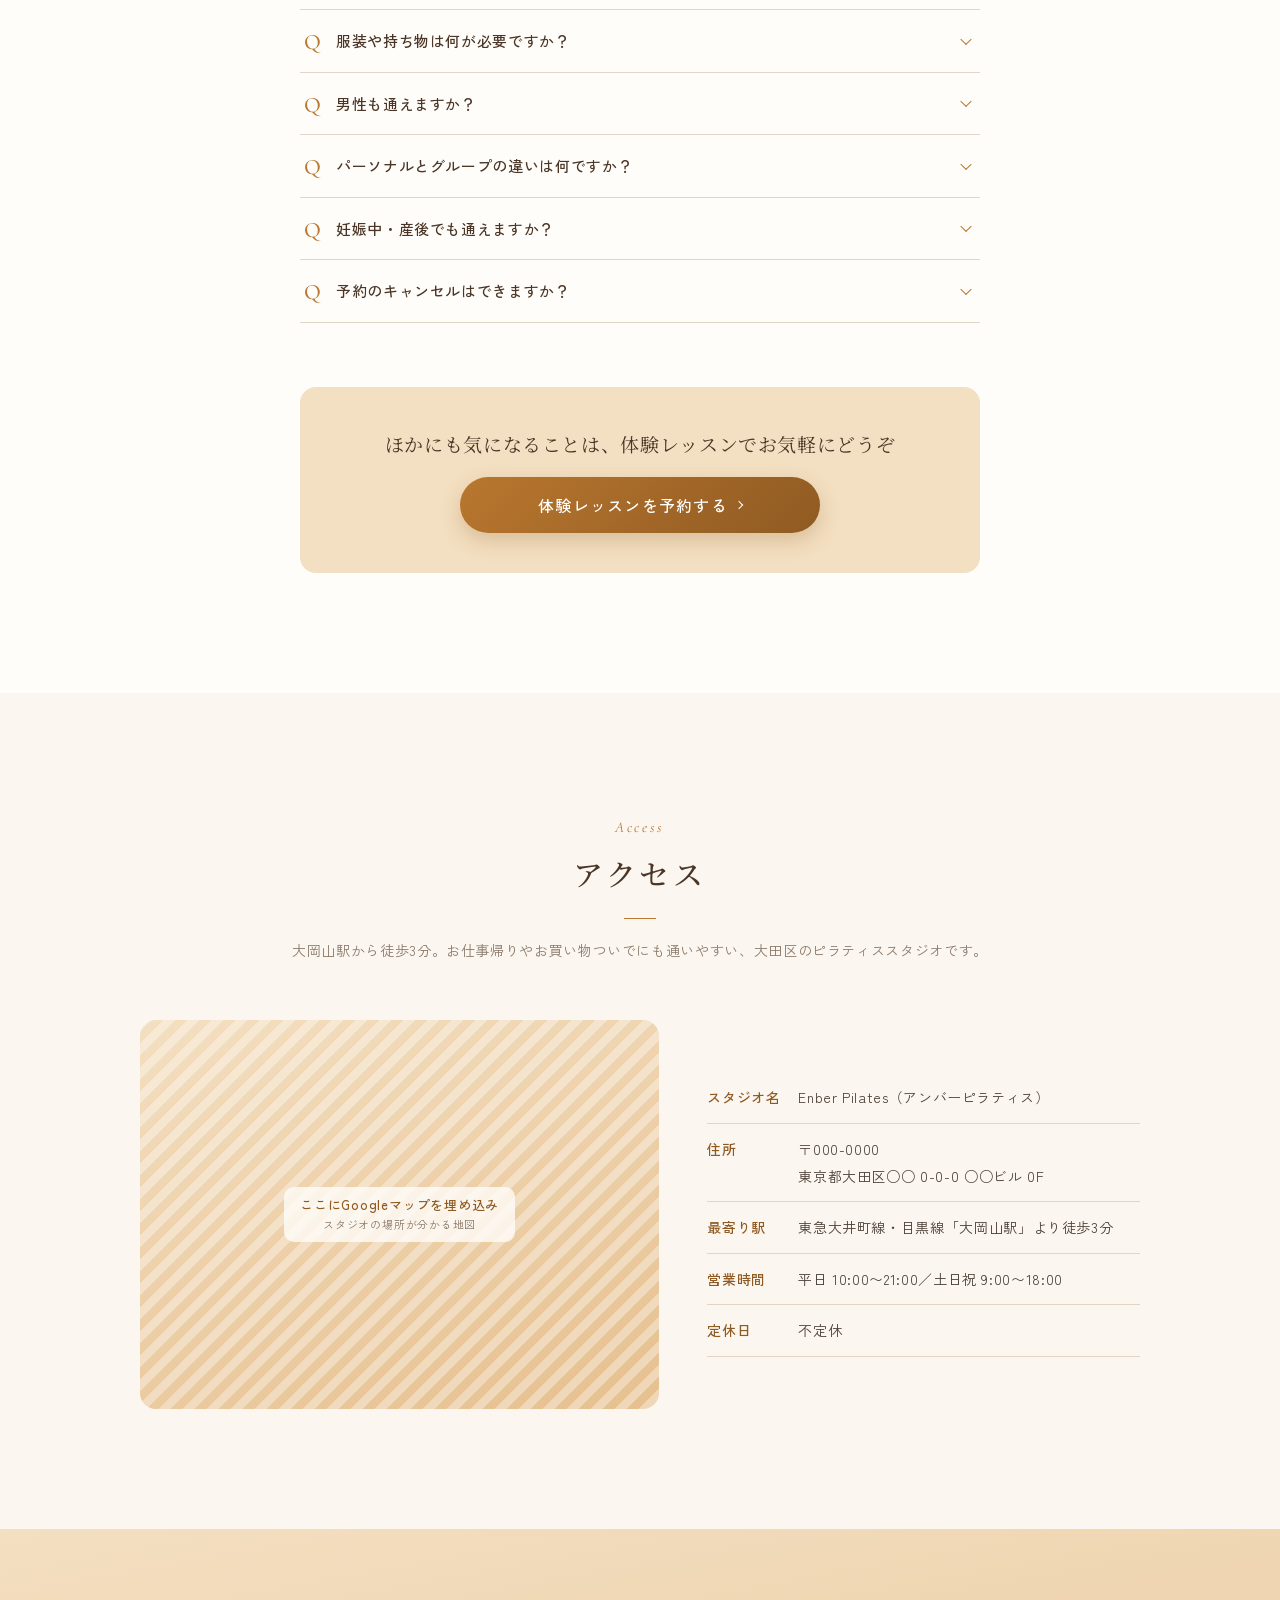
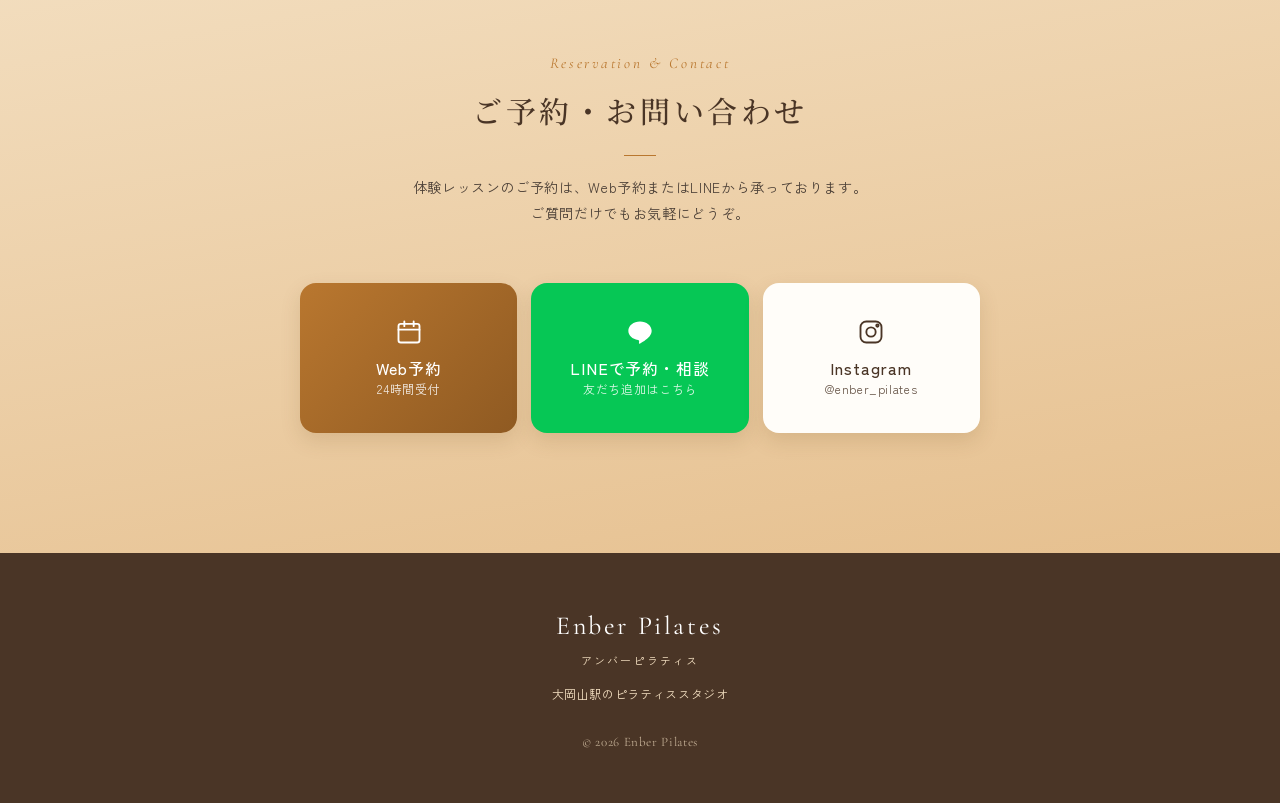
==== commit 78beadcf: "Add Kanon's profile photo Co-Authored-By: Claude Opus 5.5 <noreply@anthropic.com> Claude-Session: ht" ====
--- a/index.html
+++ b/index.html
@@ -219,8 +219,8 @@
 
           <!-- ===== Kanon ===== -->
           <article class="card instructor-card">
-            <div class="instructor-card__photo ph" role="img" aria-label="Kanonの写真（仮）">
-              <span class="ph__label">ここにKanonの写真<small>上半身・自然な笑顔のもの</small></span>
+            <div class="instructor-card__photo photo">
+              <img src="images/instructor-kanon.jpg" alt="インストラクター Kanon" width="900" height="1234" loading="lazy" style="object-position: 50% 22%;">
             </div>
             <div class="instructor-card__body">
               <p class="instructor-card__role">Instructor</p>
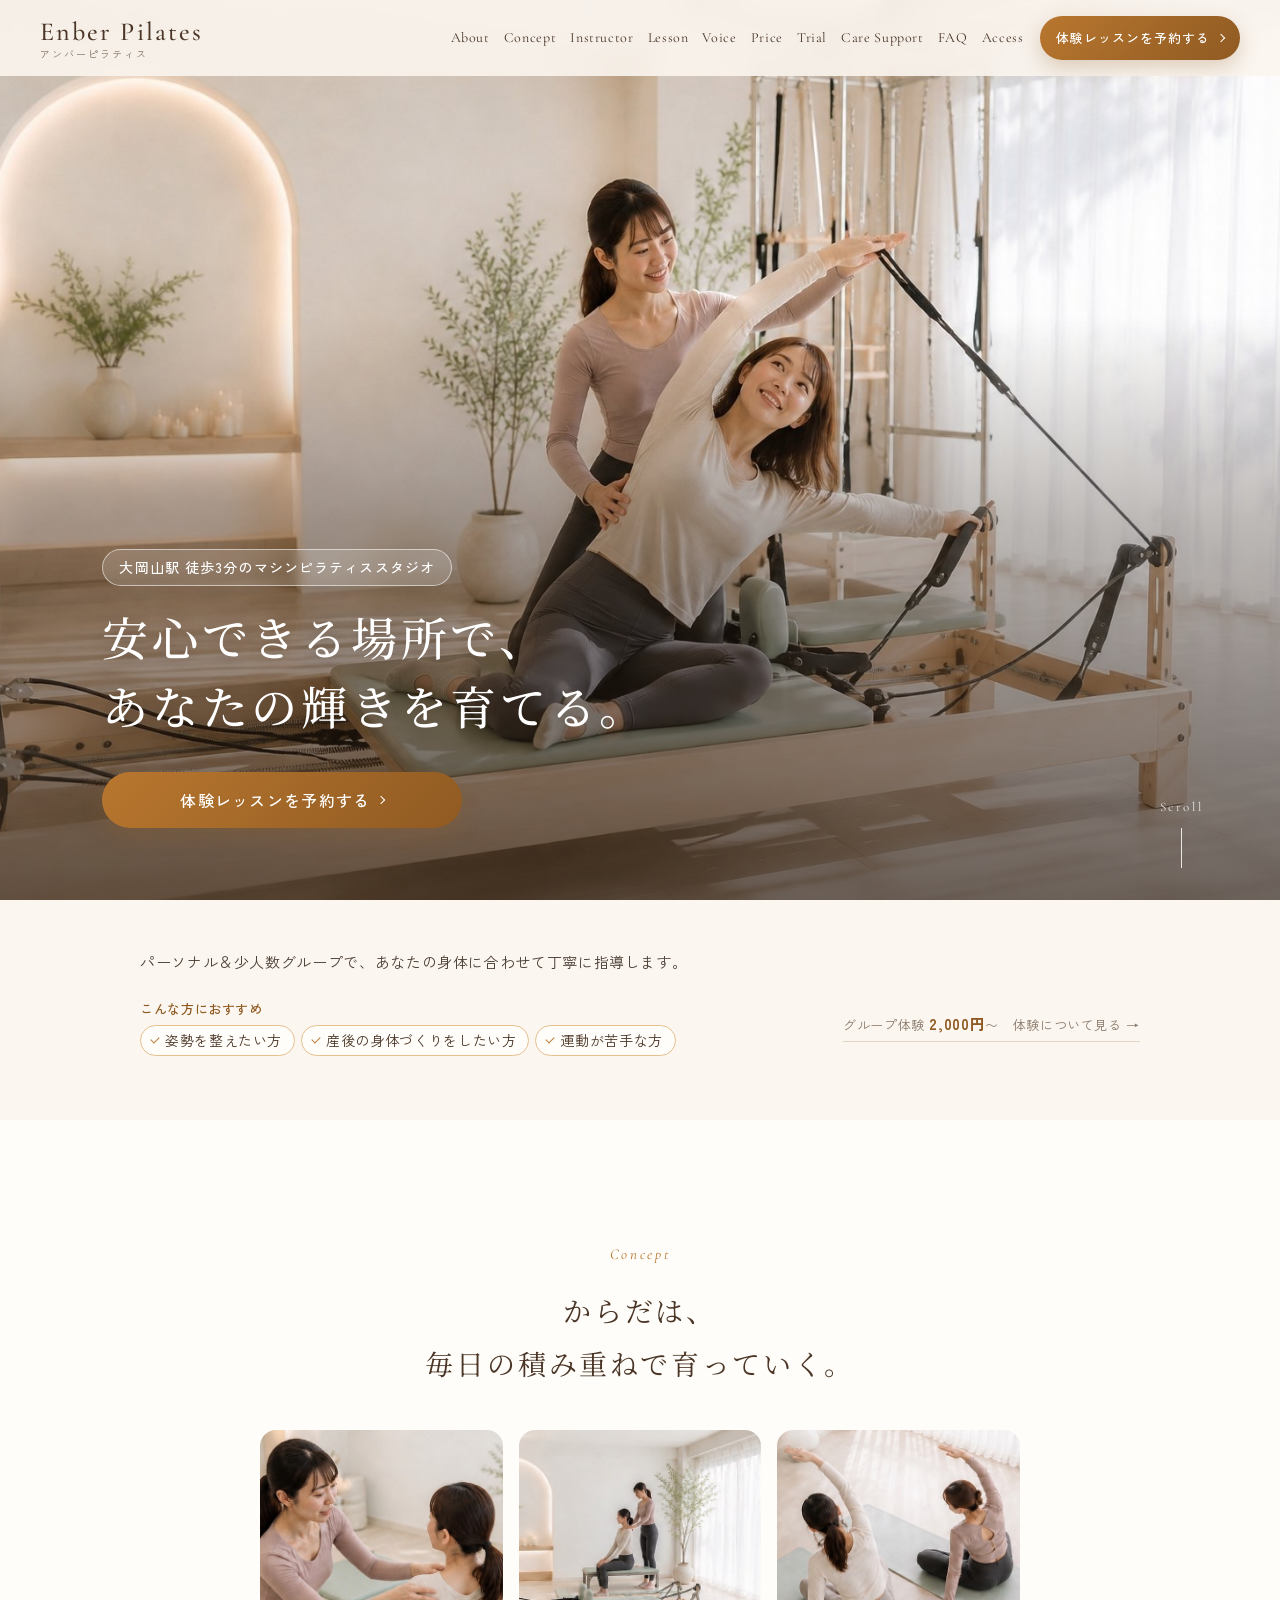
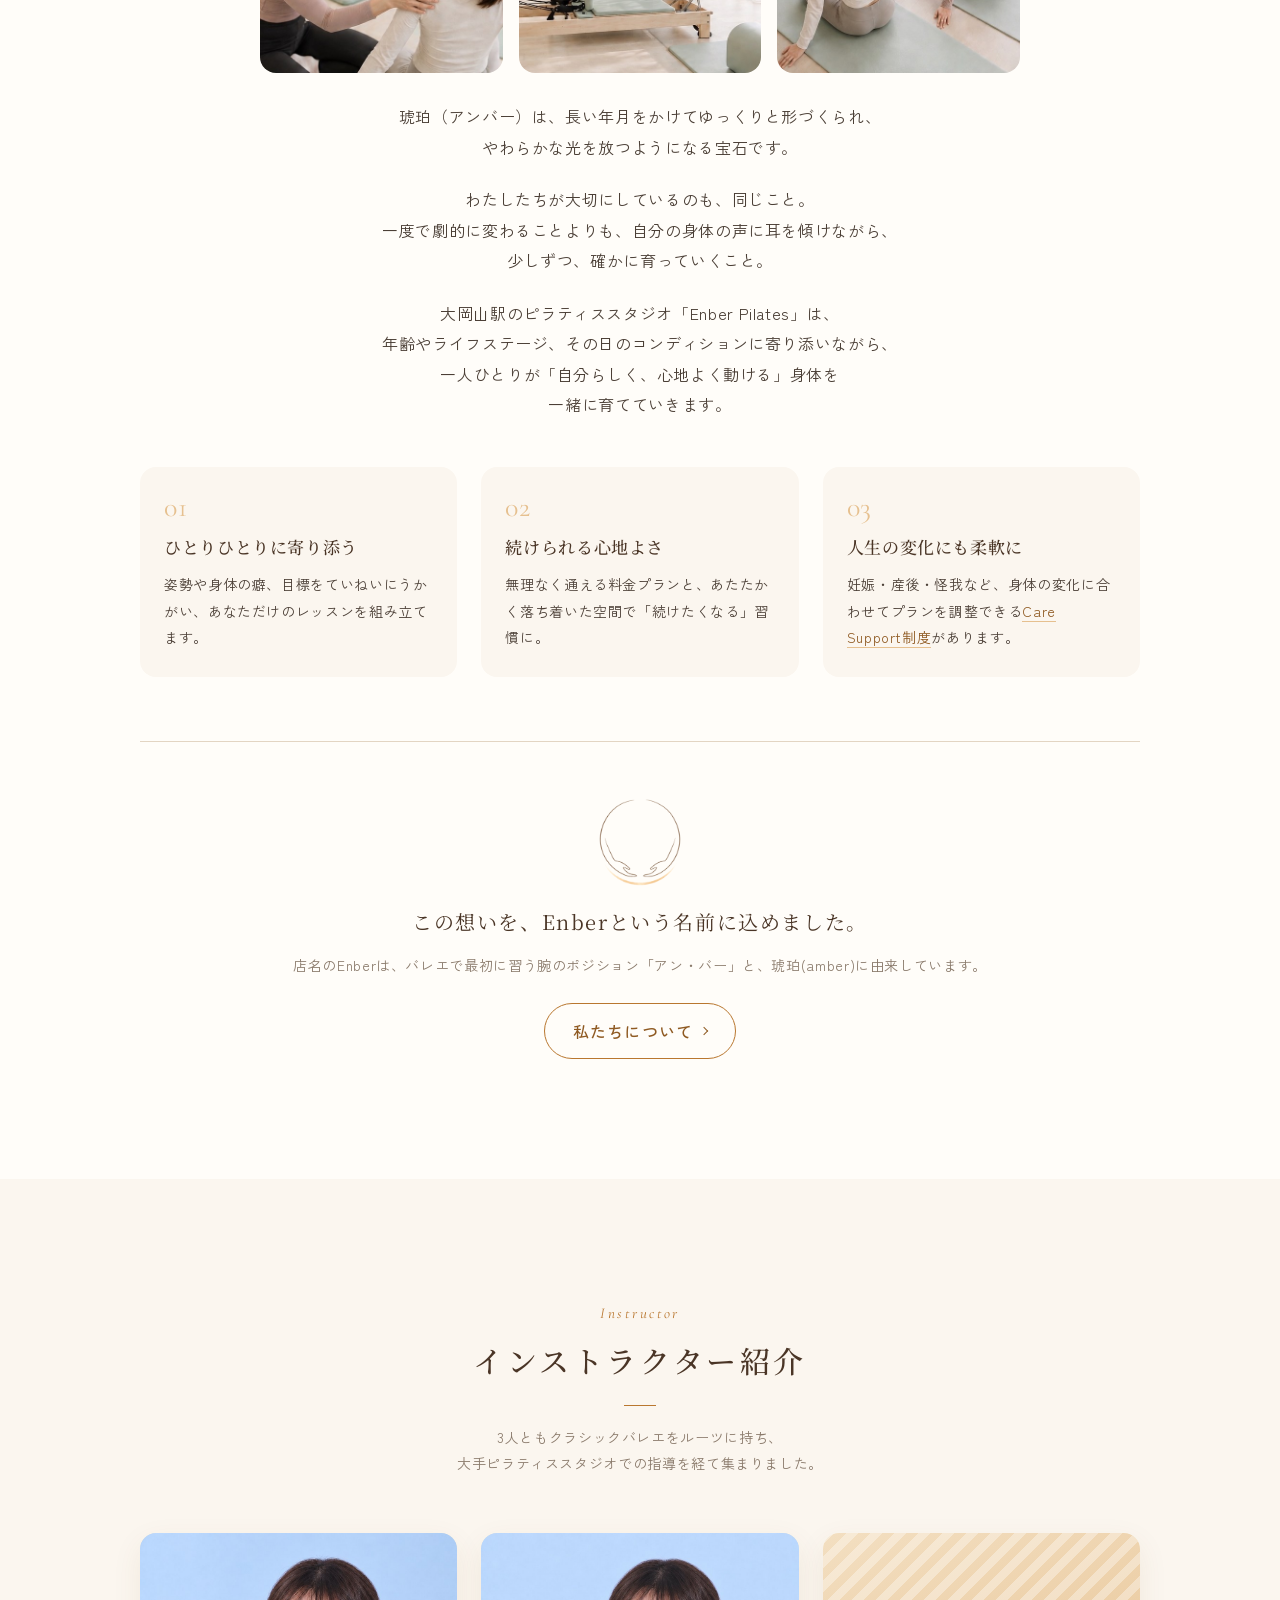
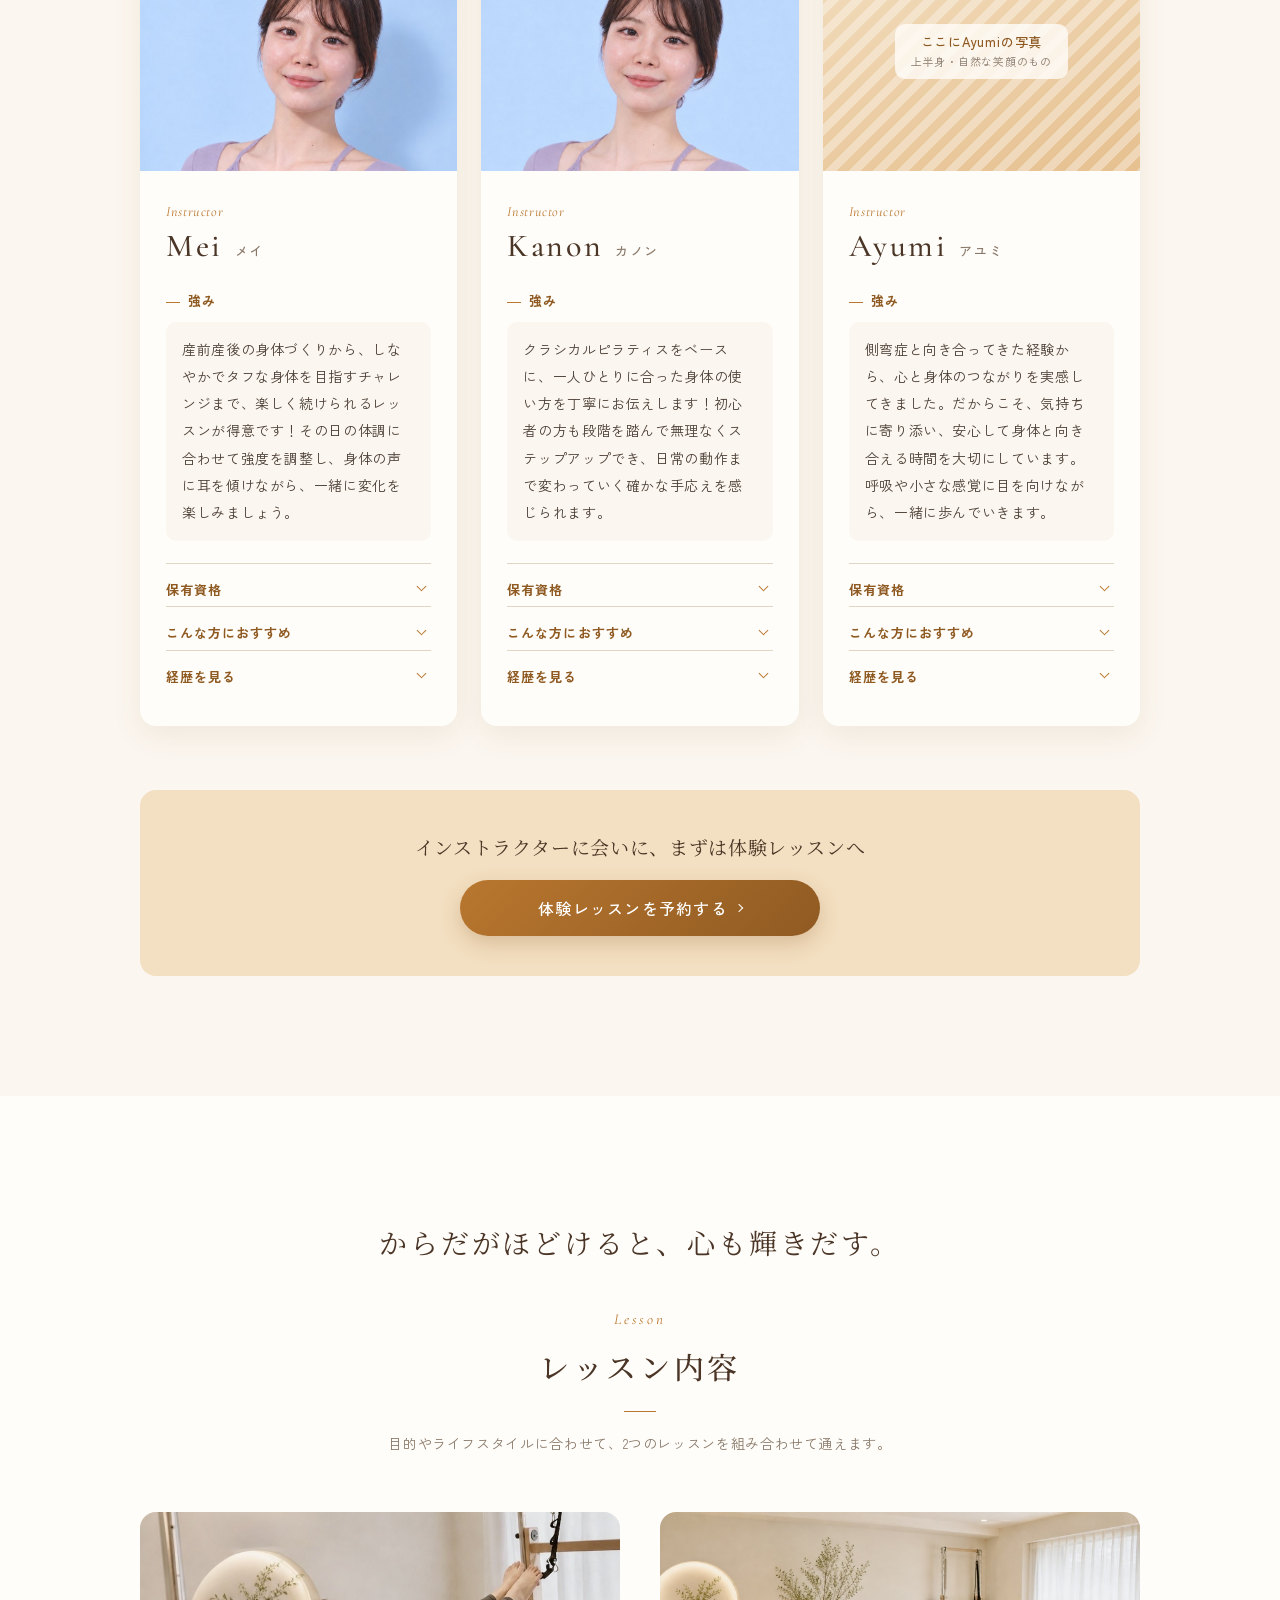
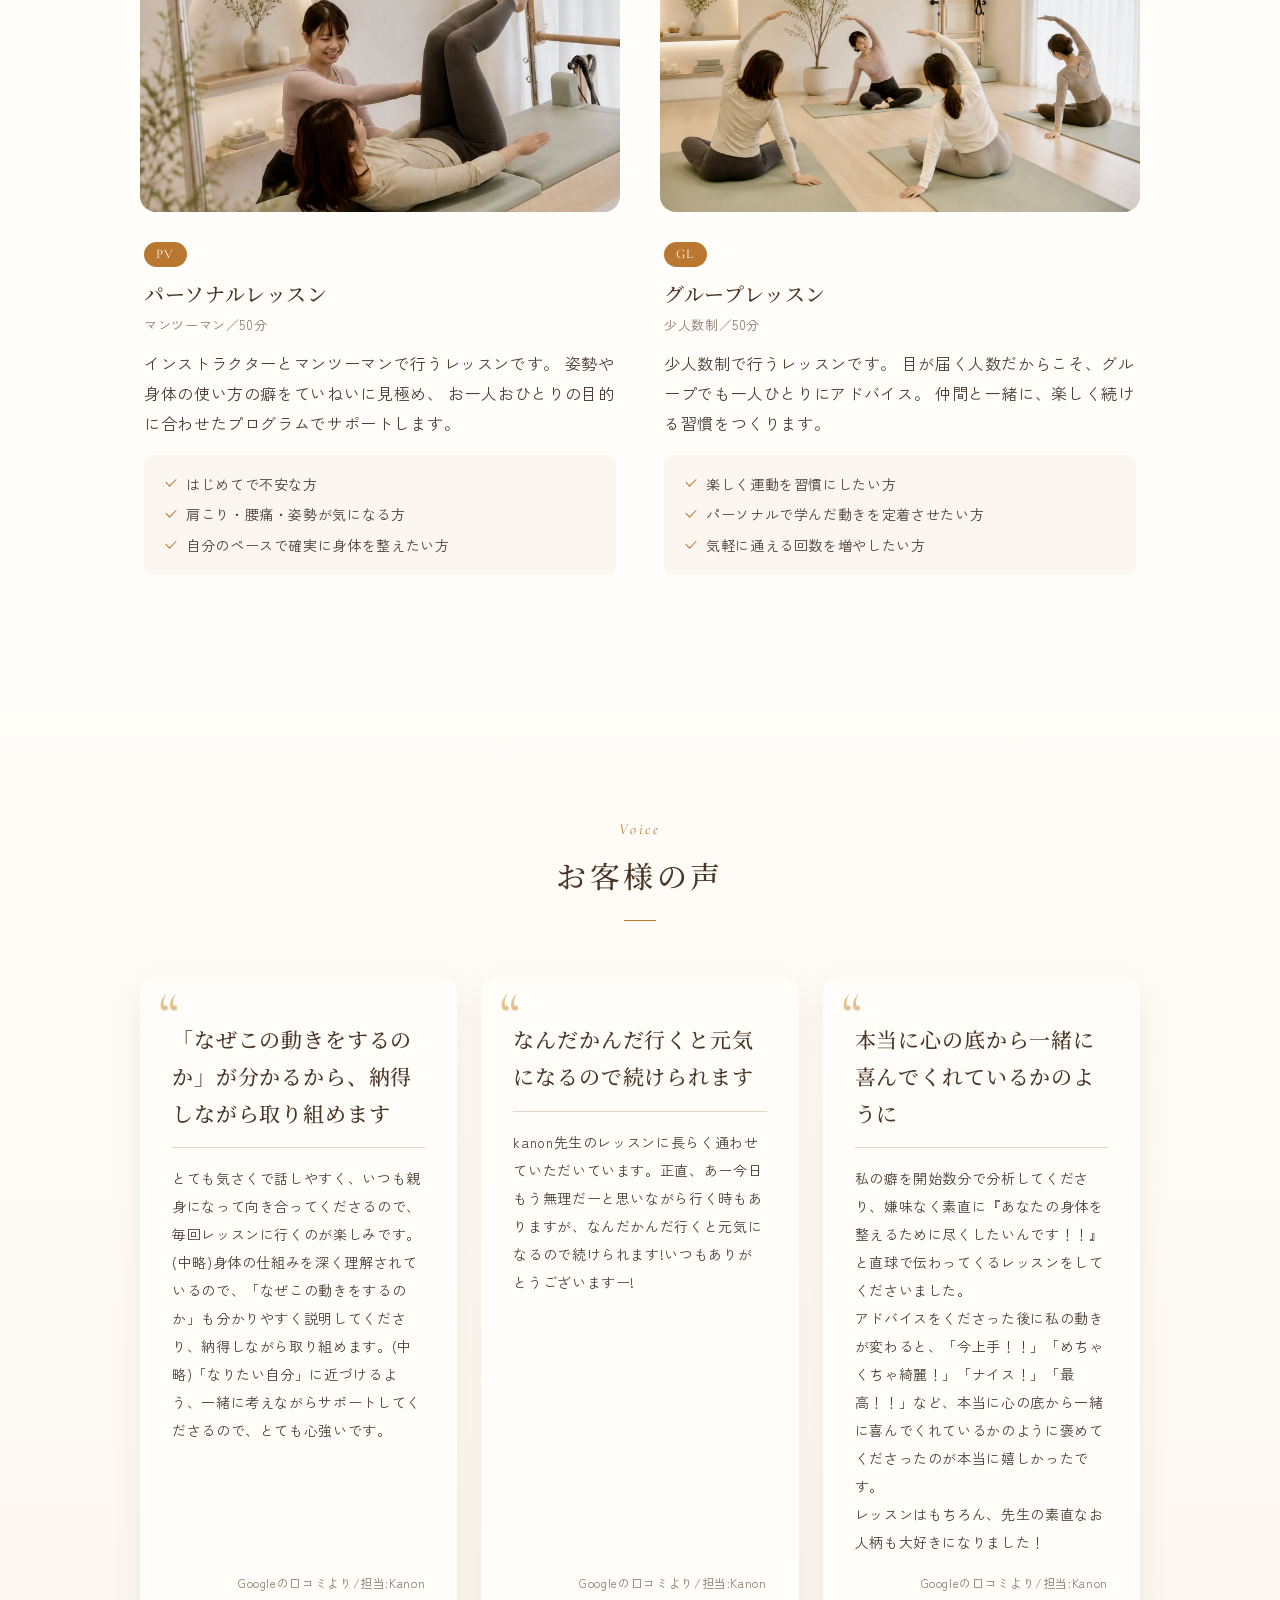
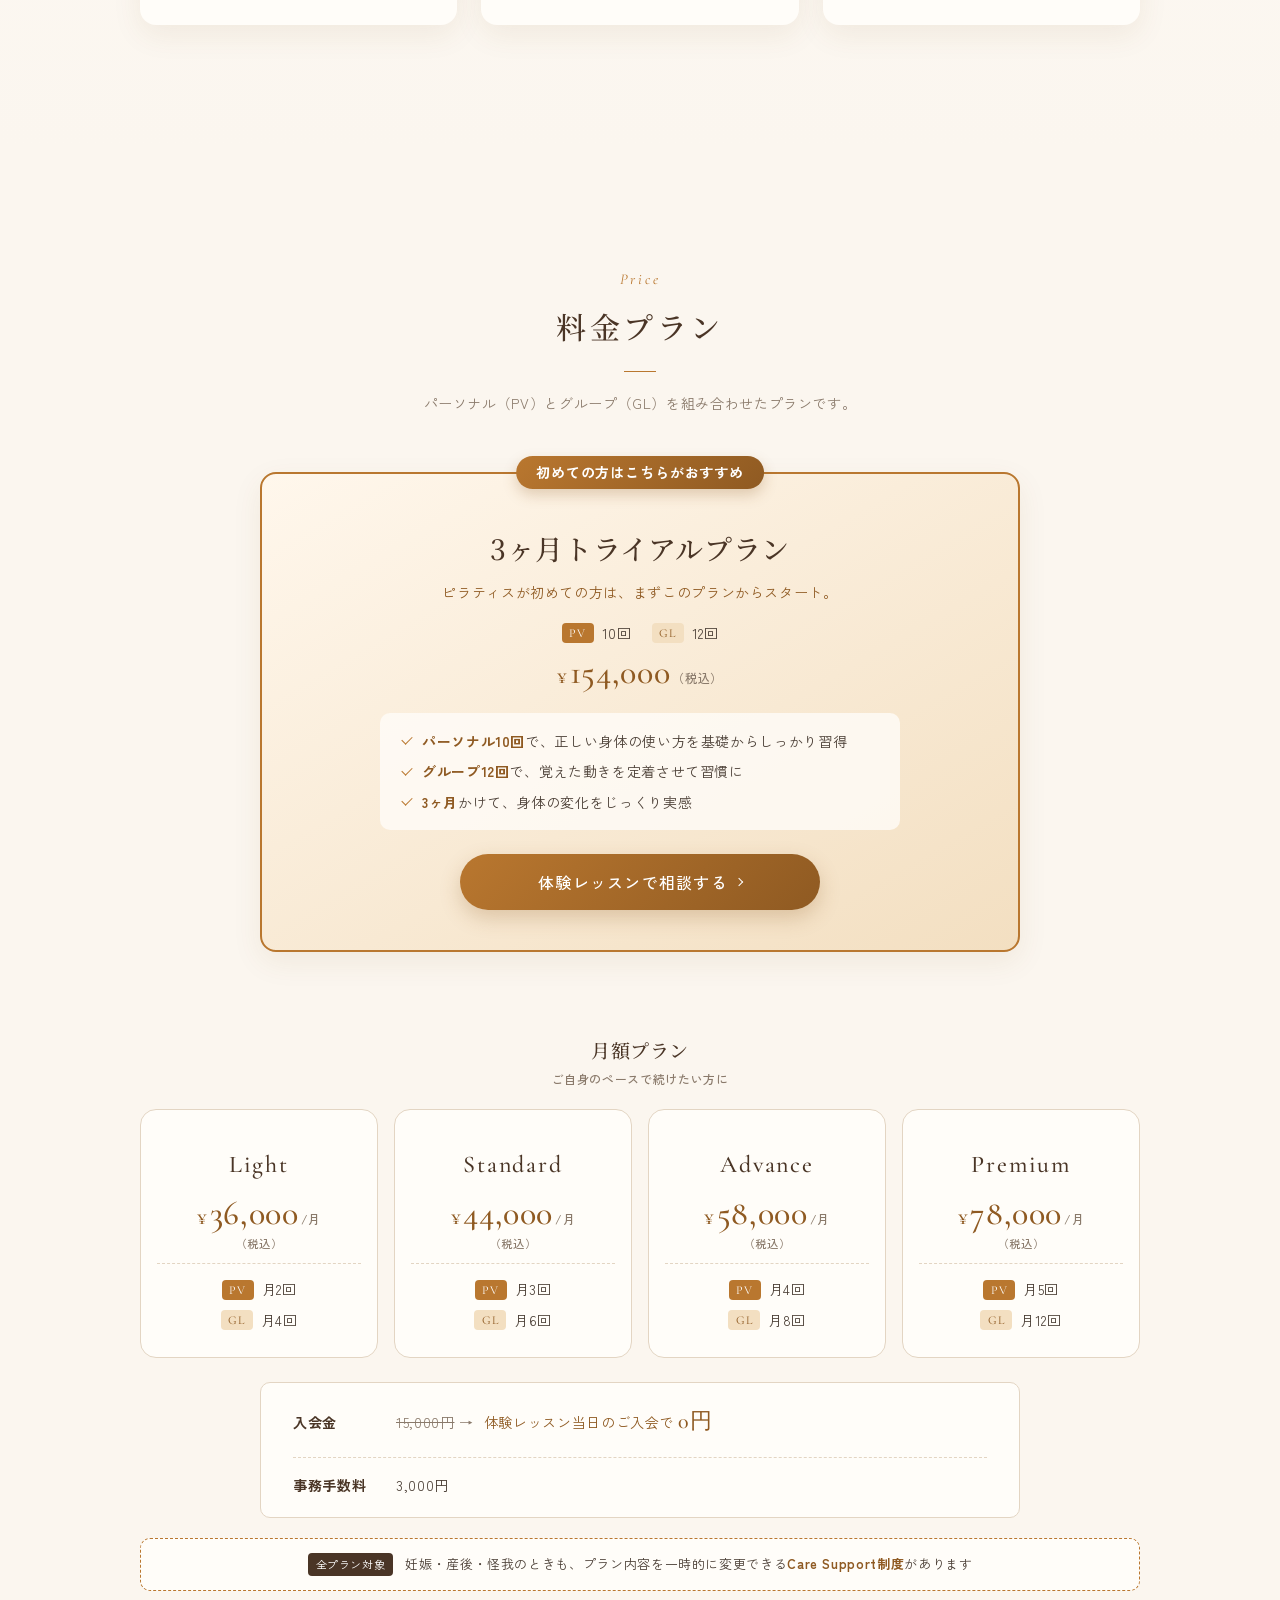
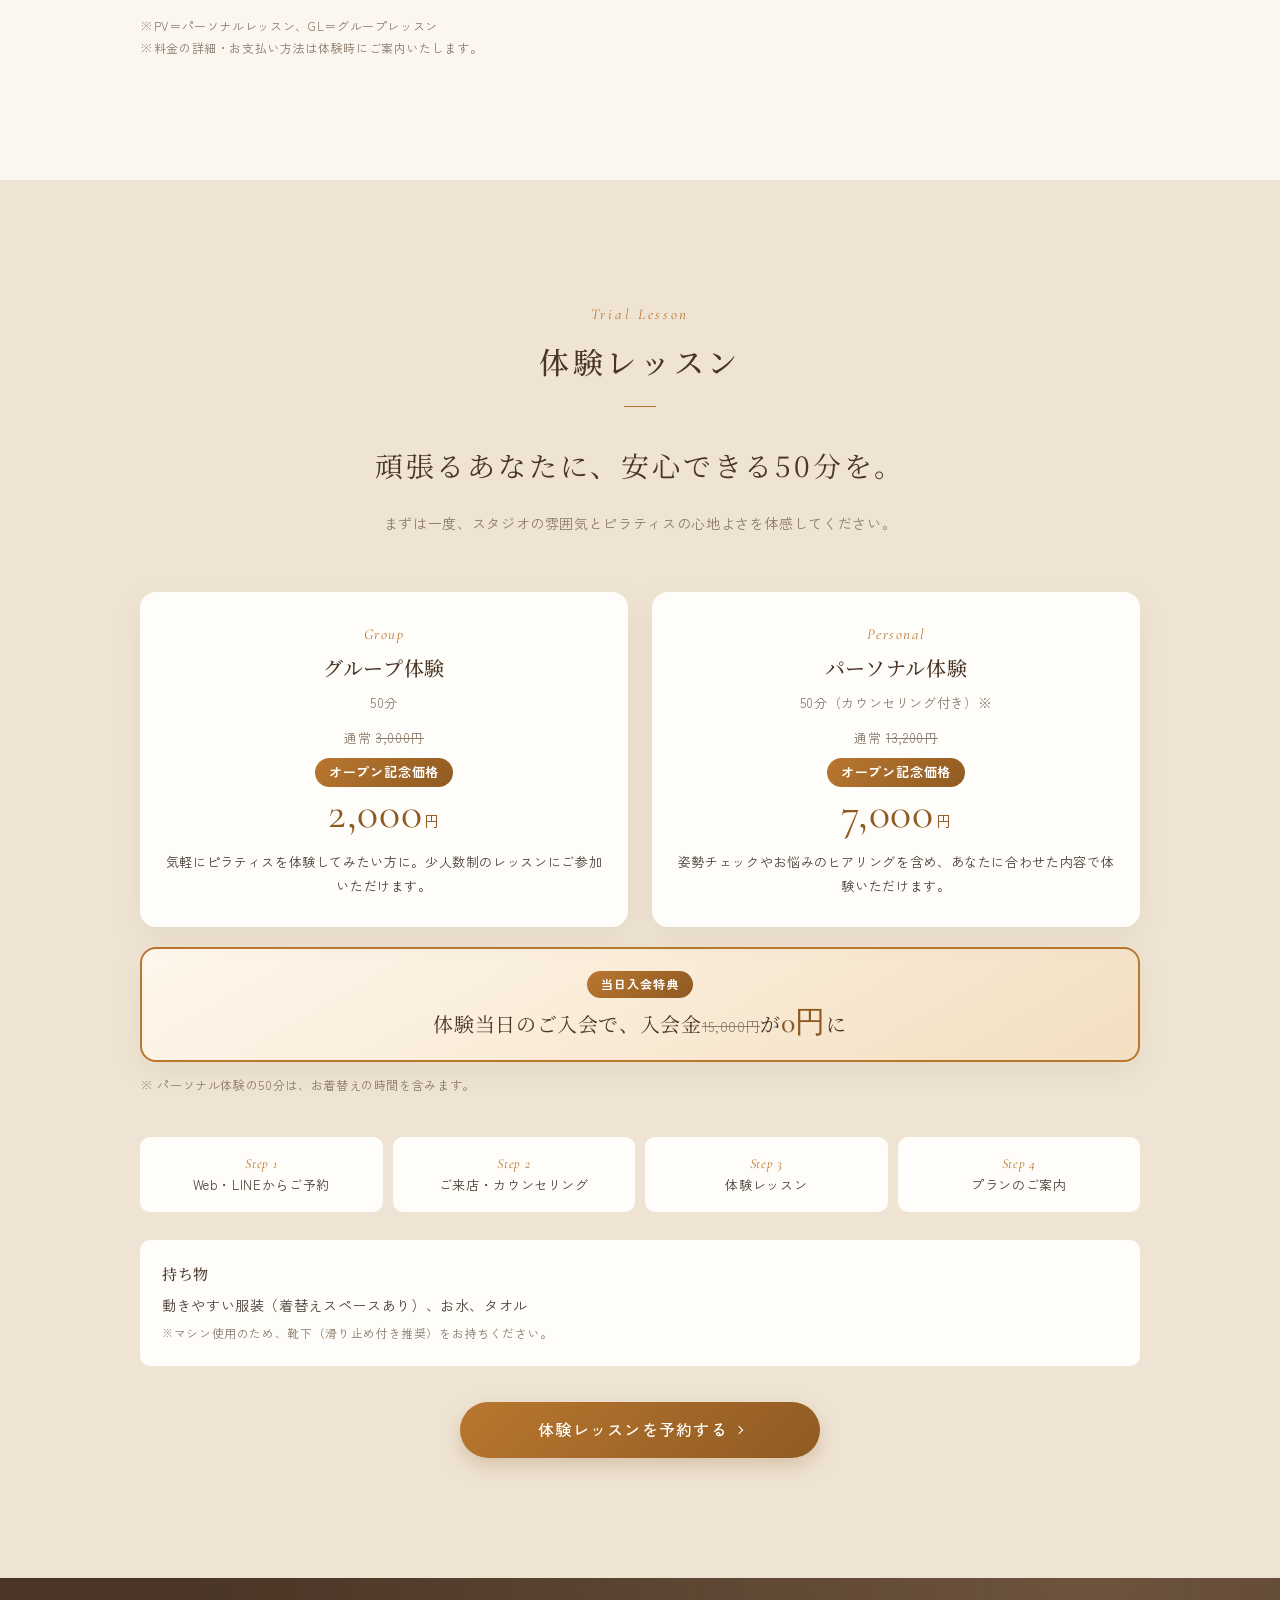
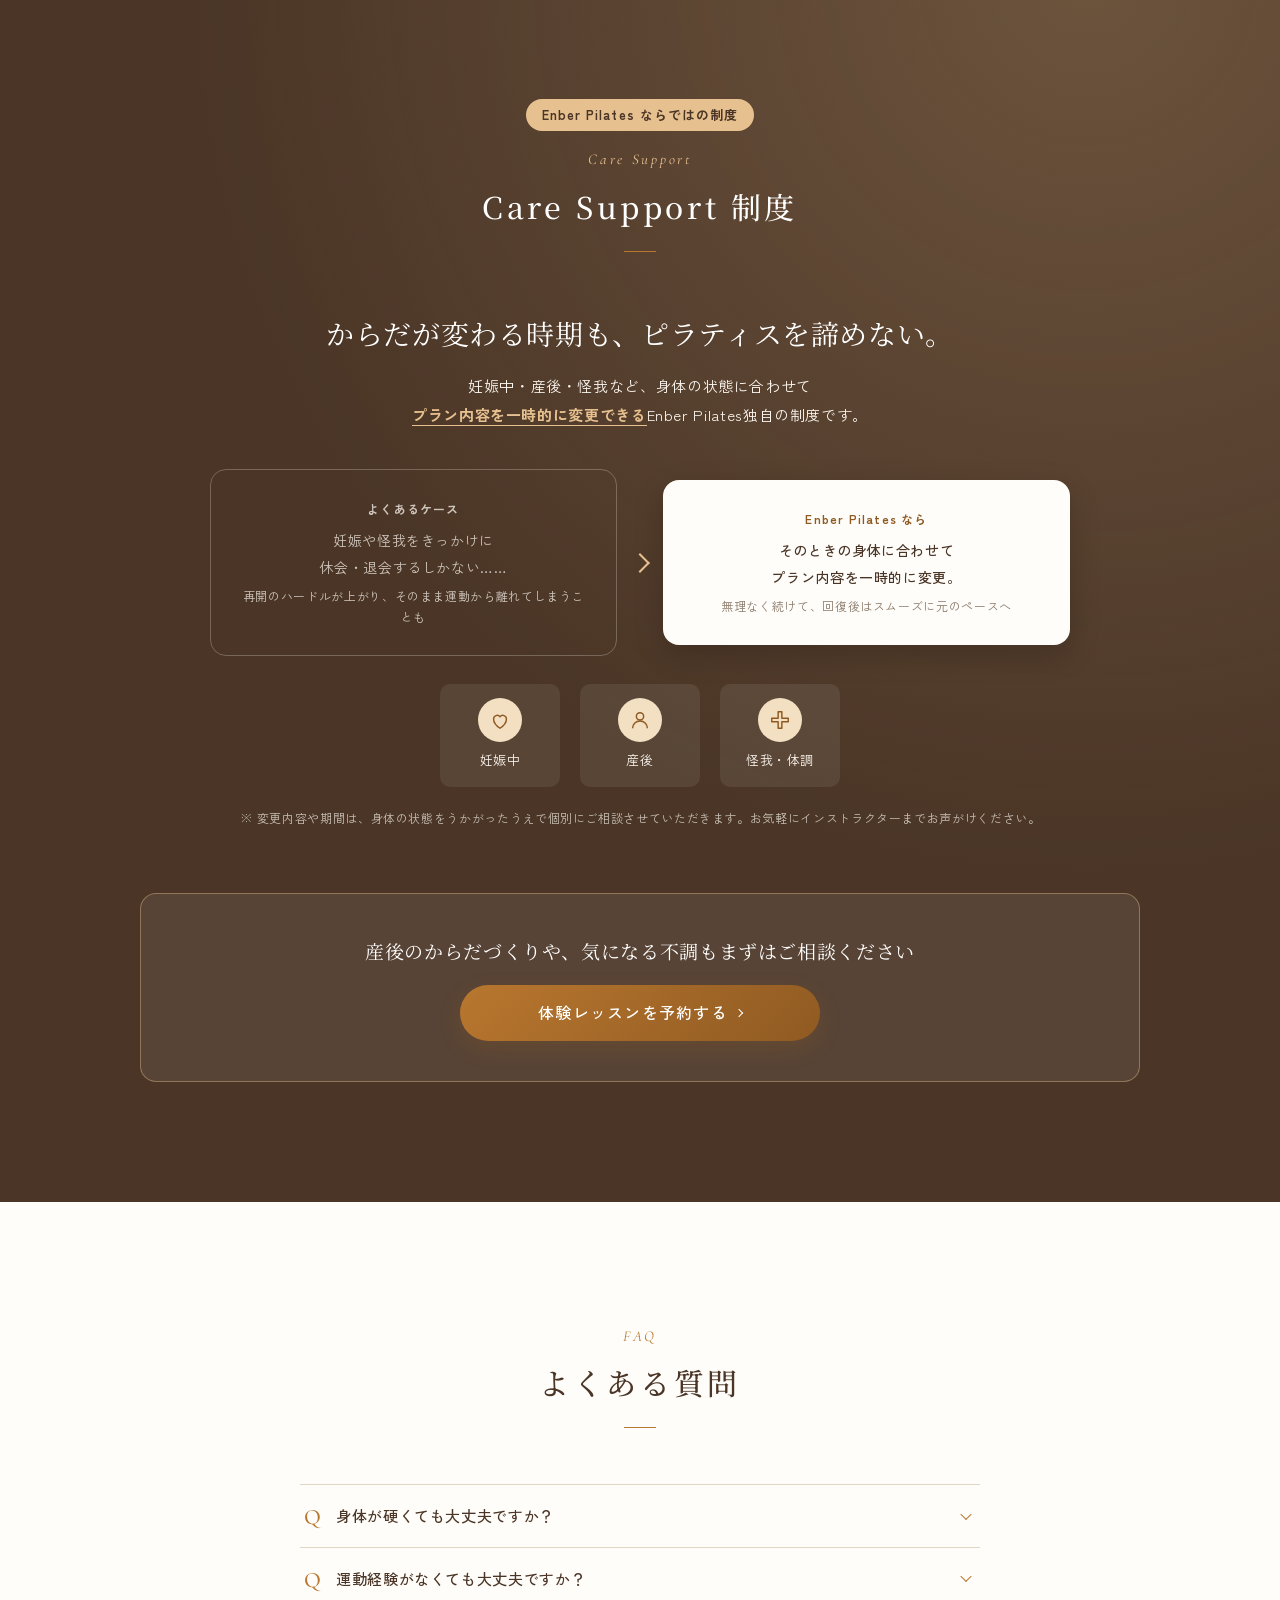
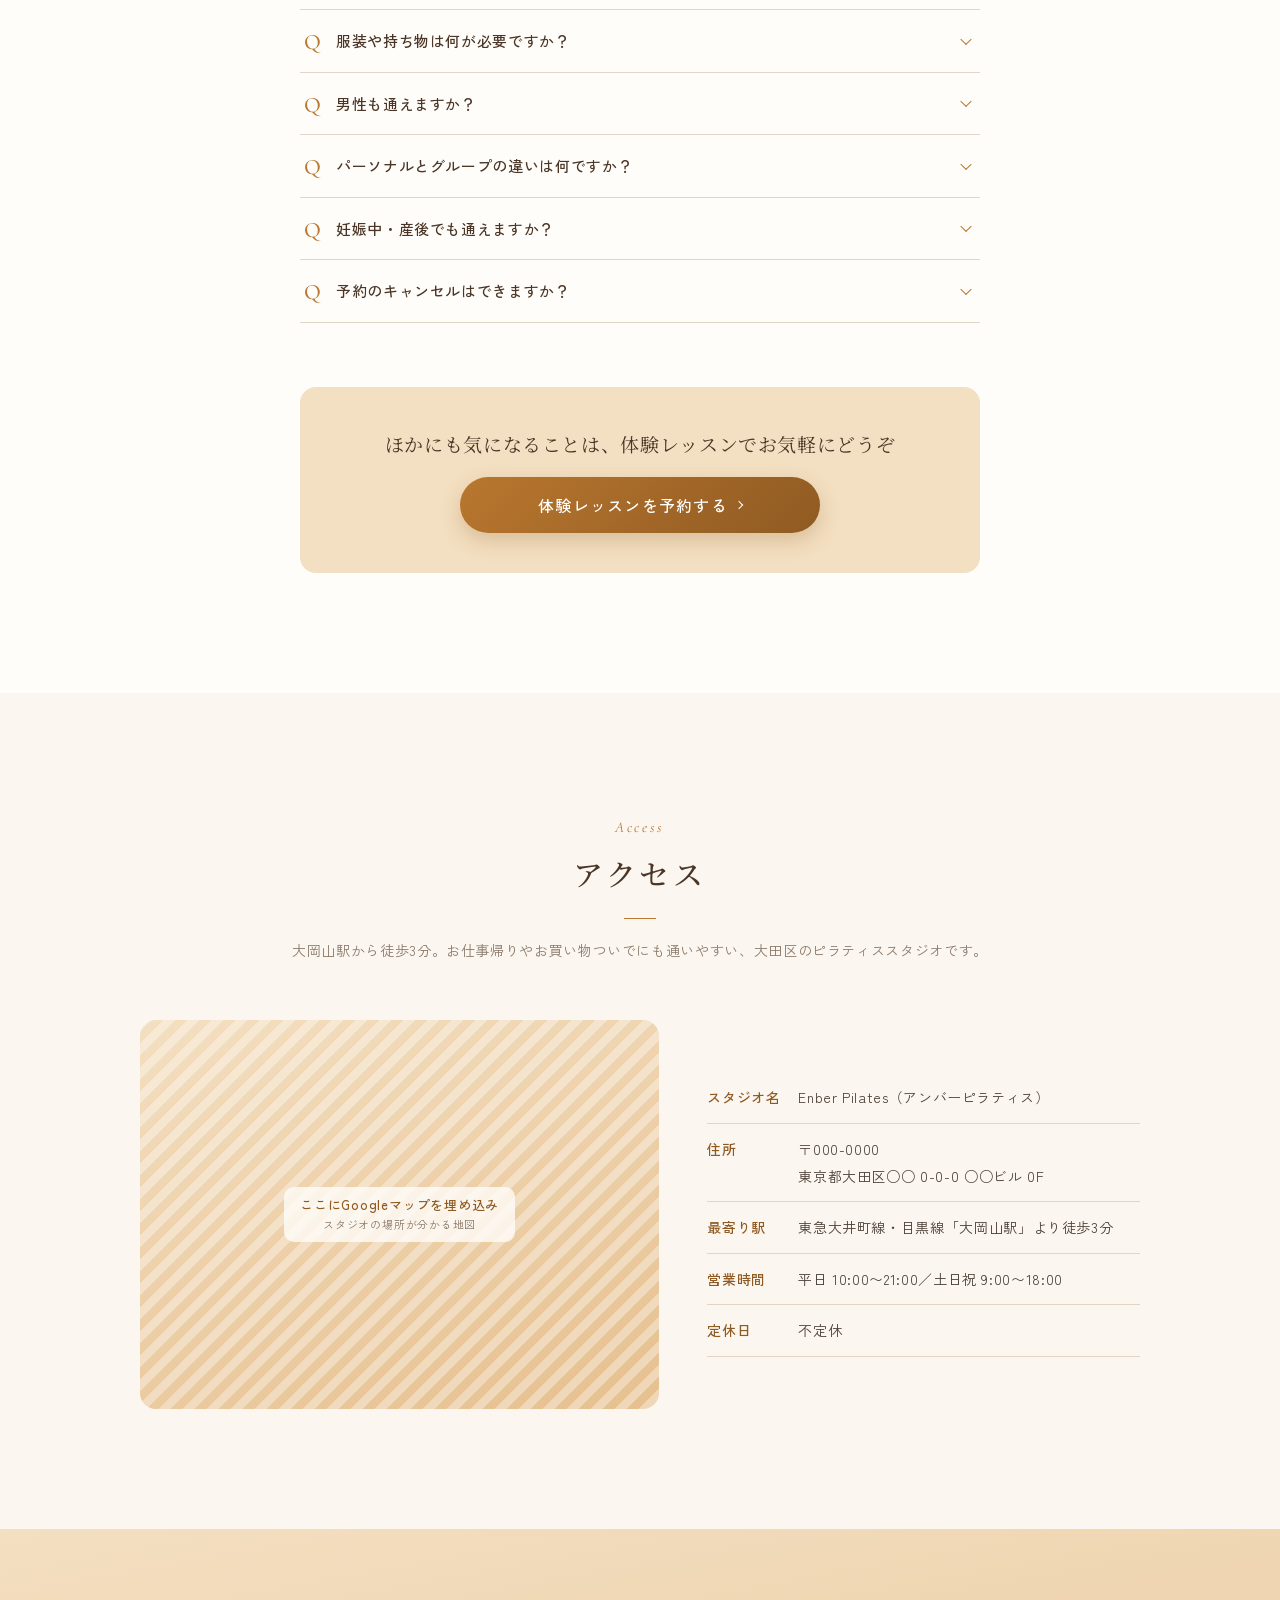
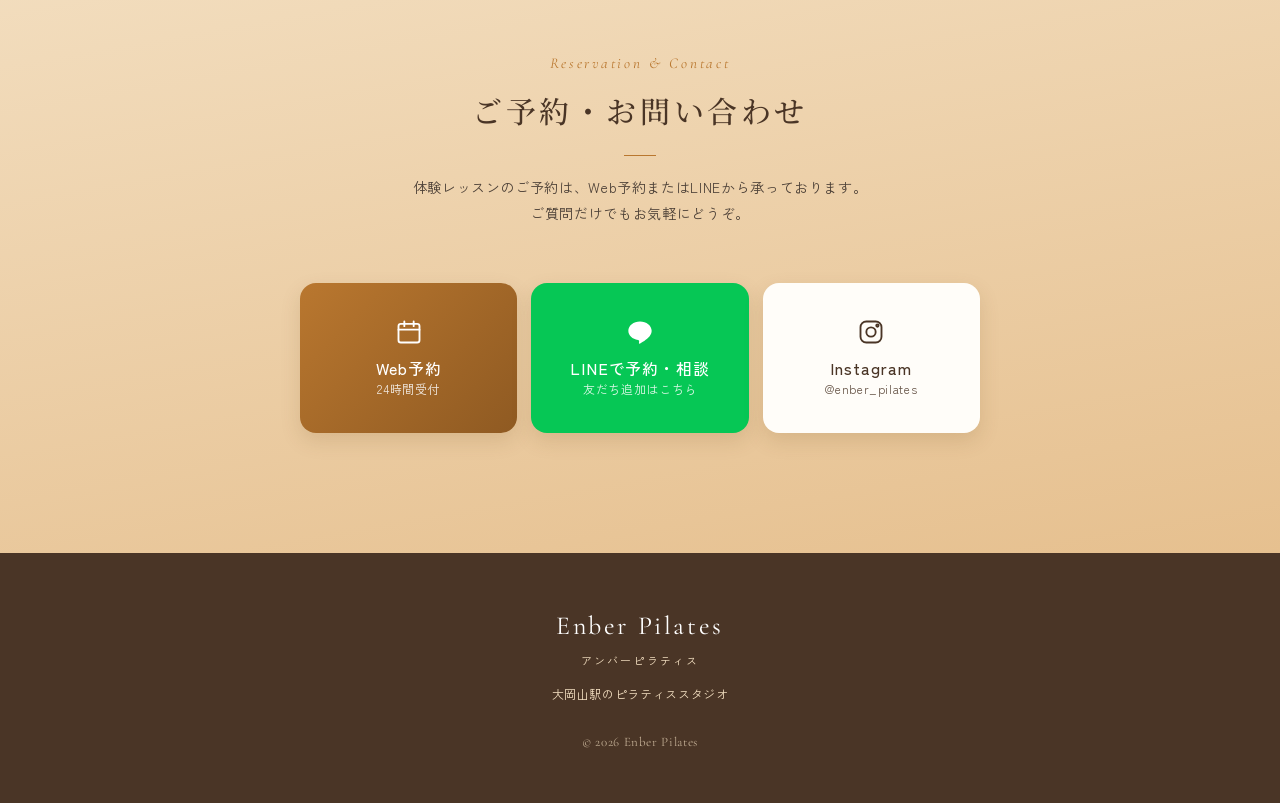
==== commit 29b06623: "Add Mei's profile photo (provisional) Co-Authored-By: Claude Opus 5.5 <noreply@anthropic.com> Claude" ====
--- a/index.html
+++ b/index.html
@@ -163,8 +163,8 @@
         <div class="instructor__list" id="instructorList">
           <!-- ===== Mei ===== -->
           <article class="card instructor-card">
-            <div class="instructor-card__photo ph" role="img" aria-label="Meiの写真（仮）">
-              <span class="ph__label">ここにMeiの写真<small>上半身・自然な笑顔のもの</small></span>
+            <div class="instructor-card__photo photo">
+              <img src="images/instructor-mei.jpg" alt="インストラクター Mei" width="900" height="1236" loading="lazy" style="object-position: 50% 22%;">
             </div>
             <div class="instructor-card__body">
               <p class="instructor-card__role">Instructor</p>
